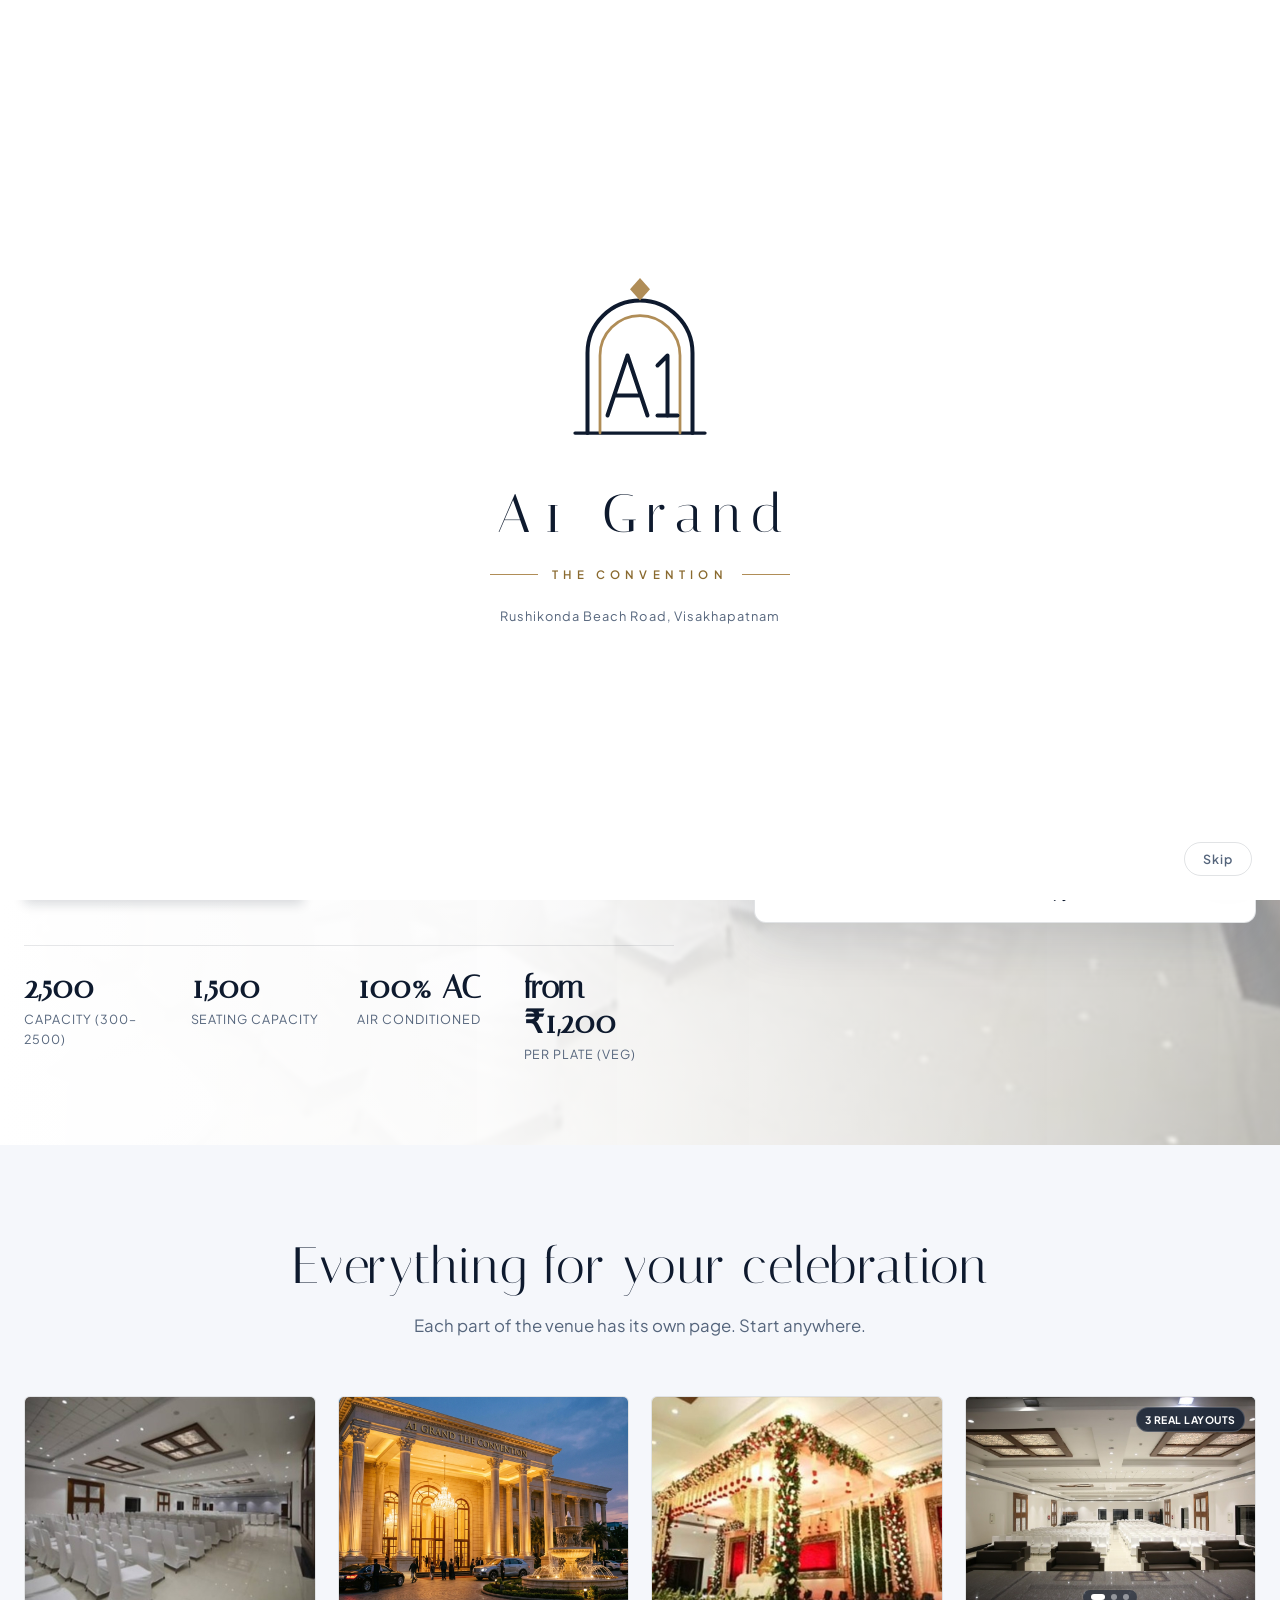
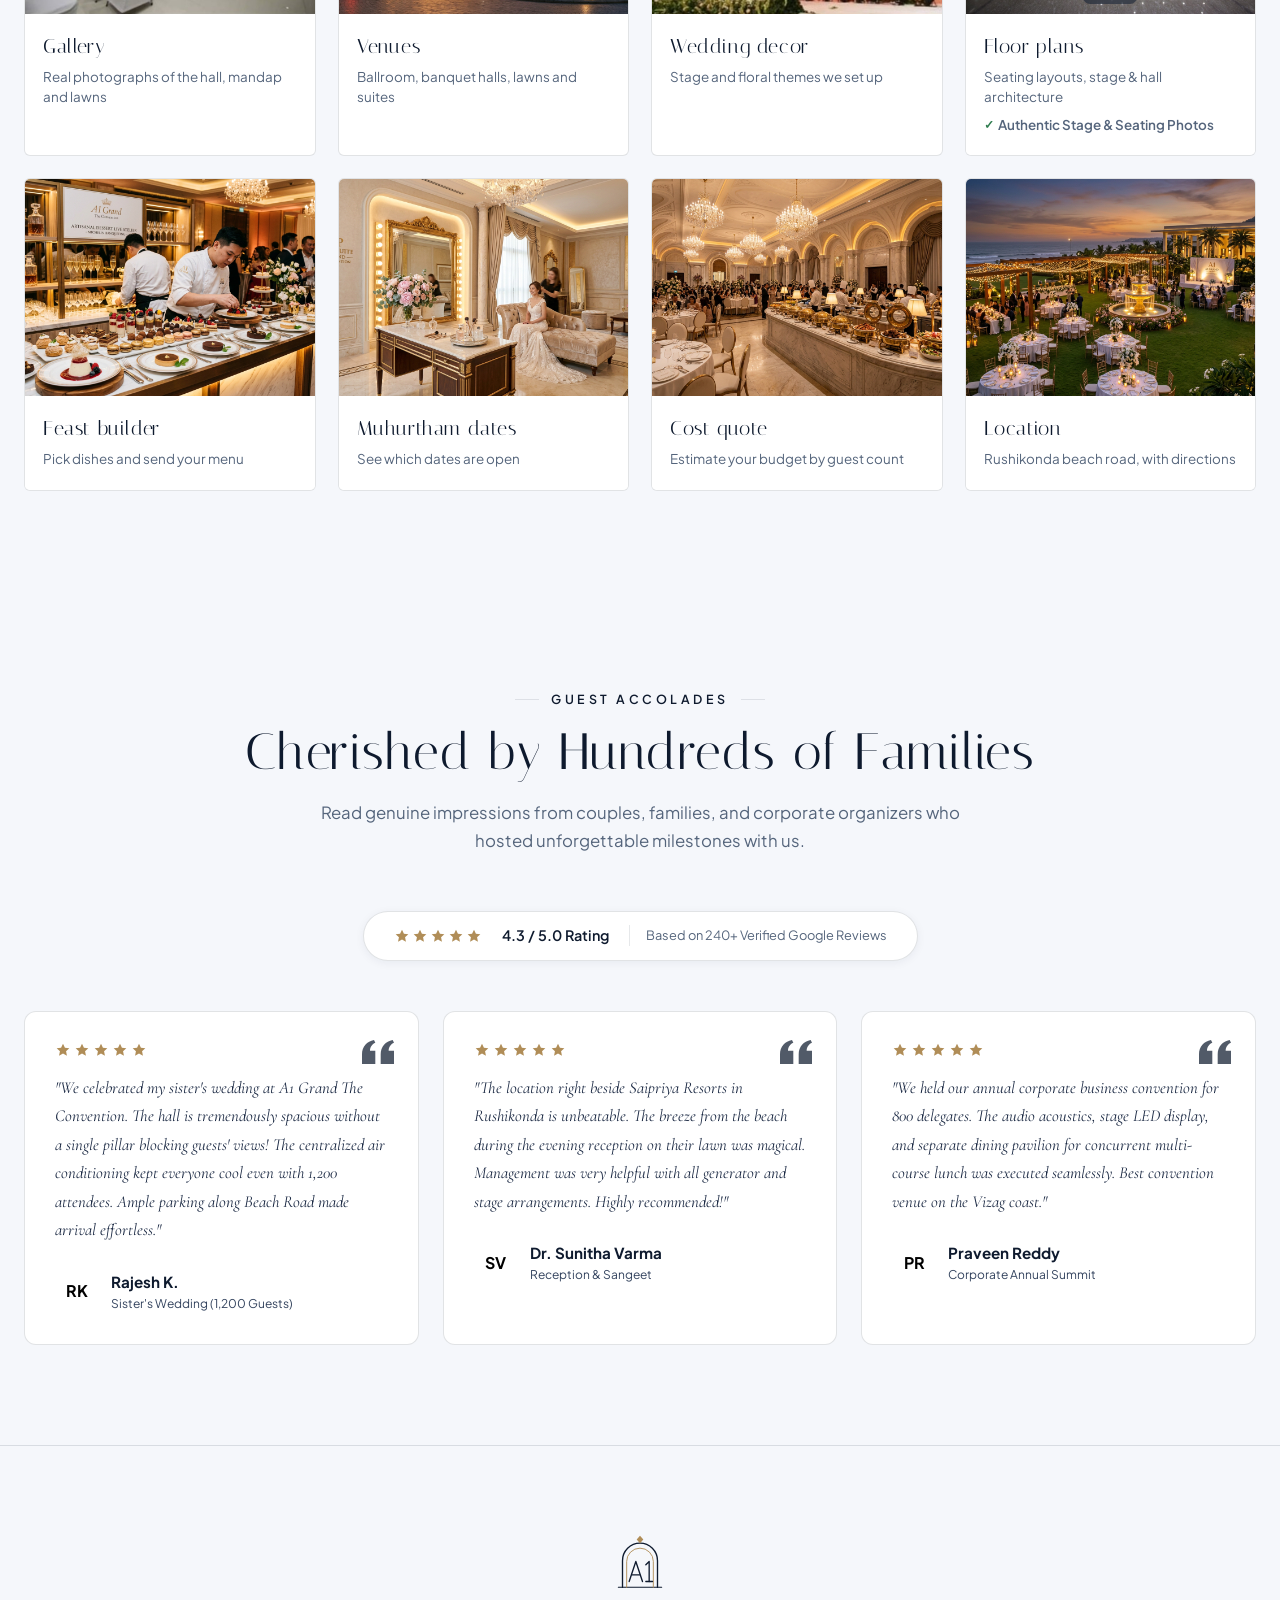
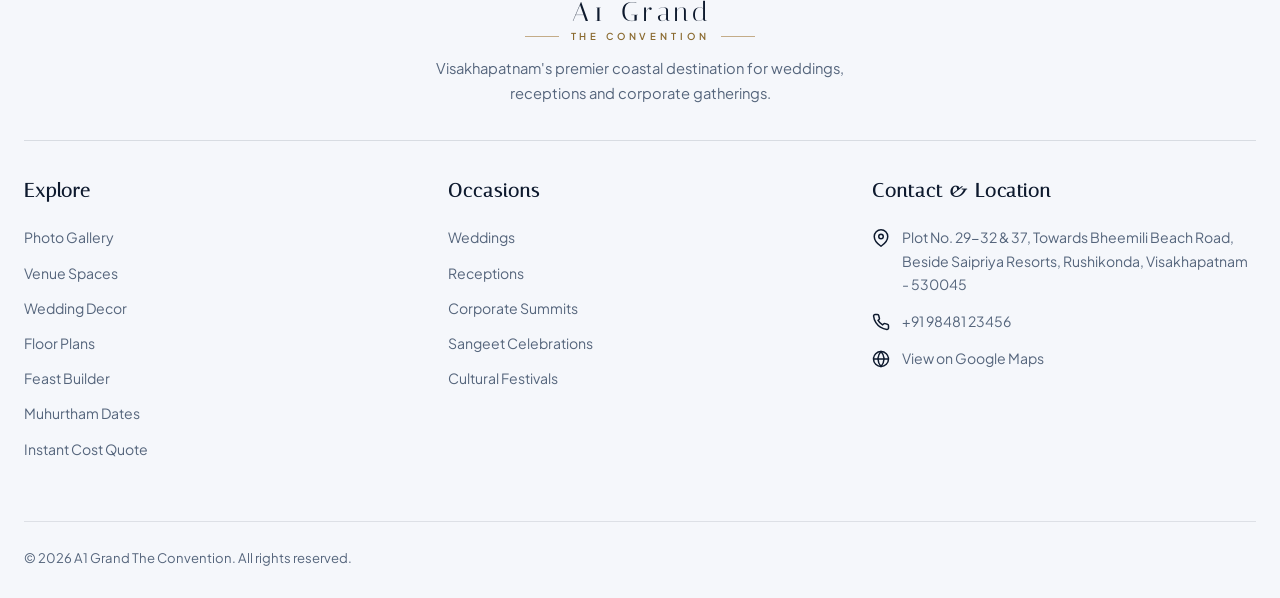
==== index.html @ 12bf1d0b "first commit" ====
<!DOCTYPE html>
<html lang="en">
<head>
  <meta charset="UTF-8">
  <meta name="viewport" content="width=device-width, initial-scale=1.0">
  <title>A1 Grand The Convention | Luxury Wedding & Banquet Hall in Visakhapatnam</title>
  
  <!-- SEO & OpenGraph Meta Tags -->
  <meta name="description" content="A1 Grand The Convention in Rushikonda, Visakhapatnam is a premier luxury convention hall and wedding venue featuring pillar-free AC ballrooms for up to 2,000 guests, royal lawns, and world-class banqueting.">
  <meta name="keywords" content="A1 Grand The Convention, convention hall Vizag, wedding venue Rushikonda, banquet hall Visakhapatnam, luxury marriage hall Andhra Pradesh, muhurtham hall Vizag">
  <meta property="og:title" content="A1 Grand The Convention | Premier Convention Hall in Vizag">
  <meta property="og:description" content="Discover Italian-inspired opulence, coastal grandeur, and unmatched banqueting at A1 Grand The Convention, Rushikonda, Visakhapatnam.">
  <meta property="og:image" content="assets/images/real_convention_hall_hd.jpg">
  <meta property="og:type" content="website">

  <!-- Schema.org Structured Data -->
  <script type="application/ld+json">
  {
    "@context": "https://schema.org",
    "@type": "EventVenue",
    "name": "A1 Grand The Convention",
    "description": "Premier wedding and convention venue in Visakhapatnam with grand pillar-free halls, central AC, outdoor lawns, and guest suites.",
    "address": {
      "@type": "PostalAddress",
      "streetAddress": "Plot No. 29, 30, 31, 32 & 37, Towards Bheemili Beach Road, Beside Saipriya Resorts, Rushikonda",
      "addressLocality": "Visakhapatnam",
      "addressRegion": "Andhra Pradesh",
      "postalCode": "530045",
      "addressCountry": "IN"
    },
    "geo": {
      "@type": "GeoCoordinates",
      "latitude": 17.7818,
      "longitude": 83.3854
    },
    "hasMap": "https://maps.app.goo.gl/AGTGEKP4wrC9BA9PA",
    "maximumAttendeeCapacity": 2000,
    "telephone": "+919848123456",
    "aggregateRating": {
      "@type": "AggregateRating",
      "ratingValue": "4.3",
      "reviewCount": "240"
    }
  }
  </script>

  <!-- Google Fonts -->
  <link rel="preconnect" href="https://fonts.googleapis.com">
  <link rel="preconnect" href="https://fonts.gstatic.com" crossorigin>
  <link href="https://fonts.googleapis.com/css2?family=Cinzel:wght@400;600;700;800&family=Cormorant+Garamond:ital,wght@0,400;0,600;1,400&family=Italiana&family=Plus+Jakarta+Sans:wght@300;400;500;600;700&display=swap" rel="stylesheet">

  <meta name="theme-color" content="#ffffff">
  <!-- Main Stylesheet -->
  <link rel="stylesheet" href="assets/css/style.css?v=4">
</head>
<body data-page="index.html">

  <div class="site-intro" id="siteIntroOverlay" aria-hidden="true">
    <div class="intro-stage">
      <svg id="introEmblem" class="emblem " viewBox="0 0 120 140" role="img" aria-label="A1 Grand emblem">
  <path class="lg lg-outer" pathLength="1" style="--d:.0s" d="M18 128V64A42 42 0 0 1 102 64V128"/>
  <path class="lg lg-base" pathLength="1" style="--d:.5s" d="M8 128H112"/>
  <path class="lg lg-brass" pathLength="1" style="--d:.7s" d="M28 128V66A32 32 0 0 1 92 66V128"/>
  <path class="lg lg-a" pathLength="1" style="--d:1.2s" d="M34 114L50 66L66 114"/>
  <path class="lg lg-a" pathLength="1" style="--d:1.5s" d="M41 98H59"/>
  <path class="lg lg-one" pathLength="1" style="--d:1.6s" d="M82 114V66L74 74"/>
  <path class="lg lg-one" pathLength="1" style="--d:1.9s" d="M74 114H90"/>
  <path class="key" d="M60 4L68 13L60 22L52 13Z"/>
</svg>
      <div class="intro-word" id="introWord"><span class="intro-name">A1 Grand</span><span class="intro-tag">The Convention</span></div>
      <p class="intro-place" id="introPlace">Rushikonda Beach Road, Visakhapatnam</p>
    </div>
    <button class="intro-skip-btn" id="introSkipBtn" aria-label="Skip introduction">Skip</button>
  </div>

<!-- Top Luxury Announcement Bar -->
  <div class="top-bar">
    <div class="container top-bar-inner">
      <div class="top-bar-info">
        <span class="info-item">
          <svg viewBox="0 0 24 24" fill="none" stroke="currentColor" stroke-width="2"><path d="M21 10c0 7-9 13-9 13s-9-6-9-13a9 9 0 0 1 18 0z"></path><circle cx="12" cy="10" r="3"></circle></svg>
          Rushikonda Beach Road (Beside Saipriya Resorts), Visakhapatnam
        </span>
        <span class="info-item">
          <svg viewBox="0 0 24 24" fill="none" stroke="currentColor" stroke-width="2"><circle cx="12" cy="12" r="10"></circle><polyline points="12 6 12 12 16 14"></polyline></svg>
          Open 24/7 for Venue Consultations
        </span>
      </div>
      <div class="top-bar-info">
        <span class="info-item" style="color: var(--accent-silver);">
          <svg class="star" viewBox="0 0 24 24" aria-hidden="true"><path fill="currentColor" d="M12 2.500l2.900 6.100 6.600.8-4.900 4.600 1.300 6.600L12 17.300l-5.900 3.300 1.300-6.600L2.500 9.400l6.600-.8z"/></svg> 4.3 Google Verified Venue (240+ Reviews)
        </span>
        <a href="tel:+919848123456" class="info-item" style="color: #ffffff; font-weight: 600;">
          <svg viewBox="0 0 24 24" fill="none" stroke="currentColor" stroke-width="2"><path d="M22 16.92v3a2 2 0 0 1-2.18 2 19.79 19.79 0 0 1-8.63-3.07 19.5 19.5 0 0 1-6-6 19.79 19.79 0 0 1-3.07-8.67A2 2 0 0 1 4.11 2h3a2 2 0 0 1 2 1.72 12.84 12.84 0 0 0 .7 2.81 2 2 0 0 1-.45 2.11L8.09 9.91a16 16 0 0 0 6 6l1.27-1.27a2 2 0 0 1 2.11-.45 12.84 12.84 0 0 0 2.81.7A2 2 0 0 1 22 16.92z"></path></svg>
          +91 98481 23456
        </a>
      </div>
    </div>
  </div>

  
  <header class="navbar" id="navbar">
    <div class="container nav-container">
      <button class="menu-toggle" id="menuToggle" aria-label="Toggle navigation" aria-expanded="false"><span></span><span></span><span></span></button>
      <a href="index.html" class="brand-lockup " id="brandLogo" aria-label="A1 Grand – The Convention, home">
        <svg id="navBrandLogoImg" class="emblem " viewBox="0 0 120 140" role="img" aria-label="A1 Grand emblem">
  <path class="lg lg-outer" pathLength="1" style="--d:.0s" d="M18 128V64A42 42 0 0 1 102 64V128"/>
  <path class="lg lg-base" pathLength="1" style="--d:.5s" d="M8 128H112"/>
  <path class="lg lg-brass" pathLength="1" style="--d:.7s" d="M28 128V66A32 32 0 0 1 92 66V128"/>
  <path class="lg lg-a" pathLength="1" style="--d:1.2s" d="M34 114L50 66L66 114"/>
  <path class="lg lg-a" pathLength="1" style="--d:1.5s" d="M41 98H59"/>
  <path class="lg lg-one" pathLength="1" style="--d:1.6s" d="M82 114V66L74 74"/>
  <path class="lg lg-one" pathLength="1" style="--d:1.9s" d="M74 114H90"/>
  <path class="key" d="M60 4L68 13L60 22L52 13Z"/>
</svg>
        <span class="brand-word"><span class="brand-name">A1 Grand</span><span class="brand-tag">The Convention</span></span>
      </a>
      <div class="nav-actions">
        <button class="btn btn-outline-gold btn-sm open-brochure-btn">
          <svg width="14" height="14" viewBox="0 0 24 24" fill="none" stroke="currentColor" stroke-width="2"><path d="M21 15v4a2 2 0 0 1-2 2H5a2 2 0 0 1-2-2v-4"></path><polyline points="7 10 12 15 17 10"></polyline><line x1="12" y1="15" x2="12" y2="3"></line></svg>
          Brochure
        </button>
        <a href="contact.html" class="btn btn-gold btn-sm">Reserve Date</a>
      </div>
      <nav class="nav-menu" id="navMenu" aria-label="Main">
        <a href="index.html" class="nav-link active" aria-current="page">Home</a>
        <a href="gallery.html" class="nav-link">Gallery</a>
        <a href="venues.html" class="nav-link">Venues</a>
        <a href="decor.html" class="nav-link">Decor</a>
        <a href="floorplan.html" class="nav-link">Floor Plans</a>
        <a href="catering.html" class="nav-link">Catering</a>
        <a href="calendar.html" class="nav-link">Dates</a>
        <a href="calculator.html" class="nav-link">Cost Quote</a>
        <a href="location.html" class="nav-link">Location</a>
        <a href="contact.html" class="nav-link">Contact</a>
      </nav>
    </div>
  </header>

  <main id="main">
<!-- Hero Section Featuring Authentic Venue Photography Showcase -->
  <section class="hero-section" id="hero">
    <div class="hero-backdrop" id="heroBackdrop">
      <img src="assets/images/real_convention_hall_hd.jpg" alt="A1 Grand The Convention Interior" class="hero-backdrop-img" id="heroBackdropImg">
    </div>
    <div class="hero-overlay"></div>

    <div class="container">
      <div class="hero-grid">
        <div class="hero-content">
          <div class="hero-badge">
            <span class="pulse-dot"></span>
            Visakhapatnam's Landmark Convention Destination
          </div>

          <h1 class="hero-title">
            <span>Where Royal Celebrations</span>
            <span class="text-white-gradient">Meet Coastal Magnificence.</span>
          </h1>

          <p class="hero-desc">
            Where legendary weddings, lavish receptions, and prestigious summits unfold along the Rushikonda coast. Experience our sprawling pillar-free grand convention hall, ambient coffered wood ceilings, and serene sea-breeze lawns accommodating up to 2,000 esteemed guests.
          </p>

          <div class="hero-cta-group">
            <a href="gallery.html" class="btn btn-gold">
              <svg width="18" height="18" viewBox="0 0 24 24" fill="none" stroke="currentColor" stroke-width="2"><rect x="3" y="3" width="18" height="18" rx="2" ry="2"></rect><circle cx="8.5" cy="8.5" r="1.5"></circle><polyline points="21 15 16 10 5 21"></polyline></svg>
              View Original Photos
            </a>
            <a href="floorplan.html" class="btn btn-outline-gold">
              <svg width="18" height="18" viewBox="0 0 24 24" fill="none" stroke="currentColor" stroke-width="2"><rect x="3" y="3" width="18" height="18" rx="2"></rect><path d="M3 9h18M9 21V9"></path></svg>
              Explore Floor Plans
            </a>
          </div>

          <div class="hero-metrics">
            <div class="metric-item">
              <h4>2,500</h4>
              <p>Capacity (300–2500)</p>
            </div>
            <div class="metric-item">
              <h4>1,500</h4>
              <p>Seating Capacity</p>
            </div>
            <div class="metric-item">
              <h4>100% AC</h4>
              <p>Air Conditioned</p>
            </div>
            <div class="metric-item">
              <h4>from ₹1,200</h4>
              <p>Per Plate (Veg)</p>
            </div>
          </div>
        </div>

        <!-- Hero Showcase Card Featuring Real Photos (Royal Mandap, Gourmet Spread, Enchanted Lawn, Main Hall) -->
        <div class="hero-card-wrapper">
          <div class="hero-card-glow"></div>
          
          <div class="hero-showcase-card">
            <div class="showcase-header">
              <span class="verified-tag">
                <svg viewBox="0 0 24 24" fill="none" stroke="currentColor" stroke-width="2"><path d="M22 11.08V12a10 10 0 1 1-5.93-9.14"></path><polyline points="22 4 12 14.01 9 11.01"></polyline></svg>
                Real Venue Photography
              </span>
              <span class="hall-type-pill" id="heroVenuePill">Royal Wedding Mandap</span>
            </div>

            <!-- Venue Switcher Tabs with Real Images -->
            <div class="hero-venue-tabs" id="heroVenueTabs">
              <button class="hero-tab-pill active" data-idx="0">1: Royal Mandap</button>
              <button class="hero-tab-pill" data-idx="1">2: Gourmet Spread</button>
              <button class="hero-tab-pill" data-idx="2">3: Outdoor Lawn</button>
              <button class="hero-tab-pill" data-idx="3">4: Main Hall</button>
            </div>

            <div class="showcase-media" id="heroMediaContainer" title="Click to view full photo">
              <img src="assets/images/real_wedding_mandap_authentic.jpg?v=3" alt="A1 Grand Authentic Wedding Mandap Stage" id="heroShowcaseImg" class="hero-showcase-img">
              <div class="hero-slide-progress"><div class="hero-slide-progress-bar" id="heroProgressBar"></div></div>
              <div class="showcase-overlay-info">
                <div class="showcase-caption">
                  <h5 id="heroShowcaseTitle">Royal Mandap & Grand Stage</h5>
                  <p id="heroShowcaseSubtitle">Opulent Floral Wedding Stage with Chandelier Lighting</p>
                </div>
                <button class="view-full-btn" id="heroFullViewBtn">
                  <svg width="14" height="14" viewBox="0 0 24 24" fill="none" stroke="currentColor" stroke-width="2"><circle cx="11" cy="11" r="8"></circle><line x1="21" y1="21" x2="16.65" y2="16.65"></line></svg>
                  Full View
                </button>
              </div>
            </div>

            <div class="showcase-details-row" id="heroShowcaseDetails">
              <div>
                <span class="detail-pill-label" id="heroDetailLabel1">Stage Dimensions</span>
                <p class="detail-pill-val" id="heroDetailVal1">60 Ft Wide</p>
              </div>
              <div>
                <span class="detail-pill-label" id="heroDetailLabel2">Ambiance</span>
                <p class="detail-pill-val" id="heroDetailVal2">Regal Florals</p>
              </div>
              <div>
                <span class="detail-pill-label" id="heroDetailLabel3">Guest View</span>
                <p class="detail-pill-val" id="heroDetailVal3">Pillar-Free 360°</p>
              </div>
            </div>
          </div>
        </div>
      </div>
    </div>
  </section>

  <section class="explore-section" id="explore">
    <div class="container">
      <div class="section-head text-center">
        <h2 class="section-title">Everything for your celebration</h2>
        <p class="section-subtitle mx-auto">Each part of the venue has its own page. Start anywhere.</p>
      </div>
      <div class="explore-grid">
        <a class="explore-card" href="gallery.html">
          <span class="explore-img" style="background-image:url('assets/images/real_convention_hall_hd.jpg')"></span>
          <span class="explore-body">
            <strong>Gallery</strong>
            <span>Real photographs of the hall, mandap and lawns</span>
          </span>
        </a>

        <a class="explore-card" href="venues.html">
          <span class="explore-img" style="background-image:url('assets/images/grand_entrance_portico_1792227612220.jpg')"></span>
          <span class="explore-body">
            <strong>Venues</strong>
            <span>Ballroom, banquet halls, lawns and suites</span>
          </span>
        </a>

        <a class="explore-card" href="decor.html">
          <span class="explore-img" style="background-image:url('assets/images/real_wedding_mandap_authentic.jpg')"></span>
          <span class="explore-body">
            <strong>Wedding decor</strong>
            <span>Stage and floral themes we set up</span>
          </span>
        </a>

        <!-- Floor Plans Block featuring the 3 Authentic Seating & Stage Photos -->
        <a class="explore-card floorplan-explore-card" href="floorplan.html" title="Explore authentic seating layouts and floor plans">
          <span class="explore-slider-box" id="floorplanSliderBox">
            <span class="explore-slide-img active" style="background-image:url('assets/images/floorplan_theater_seating_layout.jpg')" data-title="Theater Seating Layout (1,500 Seated)"></span>
            <span class="explore-slide-img" style="background-image:url('assets/images/floorplan_wide_perspective_hall.jpg')" data-title="Pillar-Free Elevated Stage &amp; Hall"></span>
            <span class="explore-slide-img" style="background-image:url('assets/images/floorplan_stage_mandap_authentic.jpg')" data-title="Authentic Kalyana Mandapam Stage"></span>
            <span class="explore-slide-badge">3 Real Layouts</span>
            <span class="explore-slide-nav">
              <span class="explore-dot active"></span>
              <span class="explore-dot"></span>
              <span class="explore-dot"></span>
            </span>
          </span>
          <span class="explore-body">
            <strong>Floor plans</strong>
            <span>Seating layouts, stage &amp; hall architecture</span>
            <span class="explore-meta-tag">Authentic Stage &amp; Seating Photos</span>
          </span>
        </a>

        <a class="explore-card" href="catering.html">
          <span class="explore-img" style="background-image:url('assets/images/gourmet_live_spread_1792227989164.jpg')"></span>
          <span class="explore-body">
            <strong>Feast builder</strong>
            <span>Pick dishes and send your menu</span>
          </span>
        </a>

        <a class="explore-card" href="calendar.html">
          <span class="explore-img" style="background-image:url('assets/images/luxury_bridal_suite_1792227198649.jpg')"></span>
          <span class="explore-body">
            <strong>Muhurtham dates</strong>
            <span>See which dates are open</span>
          </span>
        </a>

        <a class="explore-card" href="calculator.html">
          <span class="explore-img" style="background-image:url('assets/images/grand_banquet_dining_1792227102798.jpg')"></span>
          <span class="explore-body">
            <strong>Cost quote</strong>
            <span>Estimate your budget by guest count</span>
          </span>
        </a>

        <a class="explore-card" href="location.html">
          <span class="explore-img" style="background-image:url('assets/images/outdoor_lawn_evening_1792227047846.jpg')"></span>
          <span class="explore-body">
            <strong>Location</strong>
            <span>Rushikonda beach road, with directions</span>
          </span>
        </a>
      </div>
    </div>
  </section>

<!-- Google Reviews & Verified Testimonials -->
  <section class="reviews-section" id="reviews">
    <div class="container">
      <div class="section-head text-center">
        <span class="section-label">Guest Accolades</span>
        <h2 class="section-title">Cherished by Hundreds of Families</h2>
        <p class="section-subtitle mx-auto">
          Read genuine impressions from couples, families, and corporate organizers who hosted unforgettable milestones with us.
        </p>
      </div>

      <div class="ratings-summary-bar">
        <div class="rating-stars"><svg class="star" viewBox="0 0 24 24" aria-hidden="true"><path fill="currentColor" d="M12 2.500l2.900 6.100 6.600.8-4.900 4.600 1.300 6.600L12 17.300l-5.900 3.300 1.300-6.600L2.500 9.400l6.600-.8z"/></svg><svg class="star" viewBox="0 0 24 24" aria-hidden="true"><path fill="currentColor" d="M12 2.500l2.900 6.100 6.600.8-4.900 4.600 1.300 6.600L12 17.300l-5.900 3.300 1.300-6.600L2.500 9.400l6.600-.8z"/></svg><svg class="star" viewBox="0 0 24 24" aria-hidden="true"><path fill="currentColor" d="M12 2.500l2.900 6.100 6.600.8-4.900 4.600 1.300 6.600L12 17.300l-5.900 3.300 1.300-6.600L2.500 9.400l6.600-.8z"/></svg><svg class="star" viewBox="0 0 24 24" aria-hidden="true"><path fill="currentColor" d="M12 2.500l2.900 6.100 6.600.8-4.900 4.600 1.300 6.600L12 17.300l-5.900 3.300 1.300-6.600L2.500 9.400l6.600-.8z"/></svg><svg class="star" viewBox="0 0 24 24" aria-hidden="true"><path fill="currentColor" d="M12 2.500l2.900 6.100 6.600.8-4.900 4.600 1.300 6.600L12 17.300l-5.900 3.300 1.300-6.600L2.500 9.400l6.600-.8z"/></svg></div>
        <span class="rating-text">4.3 / 5.0 Rating</span>
        <span class="rating-source">Based on 240+ Verified Google Reviews</span>
      </div>

      <div class="reviews-grid">
        <div class="review-card">
          <svg class="quote-icon" viewBox="0 0 24 24" fill="currentColor"><path d="M14.017 21v-7.391c0-5.704 3.731-9.57 8.983-10.609l.995 2.151c-2.432.917-3.995 3.638-3.995 5.849h4v10h-9.983zm-14.017 0v-7.391c0-5.704 3.748-9.57 9-10.609l.996 2.151c-2.433.917-3.996 3.638-3.996 5.849h3.983v10h-9.983z"/></svg>
          <div class="stars"><svg class="star" viewBox="0 0 24 24" aria-hidden="true"><path fill="currentColor" d="M12 2.500l2.900 6.100 6.600.8-4.900 4.600 1.300 6.600L12 17.300l-5.900 3.300 1.300-6.600L2.500 9.400l6.600-.8z"/></svg><svg class="star" viewBox="0 0 24 24" aria-hidden="true"><path fill="currentColor" d="M12 2.500l2.900 6.100 6.600.8-4.900 4.600 1.300 6.600L12 17.300l-5.900 3.300 1.300-6.600L2.500 9.400l6.600-.8z"/></svg><svg class="star" viewBox="0 0 24 24" aria-hidden="true"><path fill="currentColor" d="M12 2.500l2.900 6.100 6.600.8-4.900 4.600 1.300 6.600L12 17.300l-5.900 3.300 1.300-6.600L2.500 9.400l6.600-.8z"/></svg><svg class="star" viewBox="0 0 24 24" aria-hidden="true"><path fill="currentColor" d="M12 2.500l2.900 6.100 6.600.8-4.900 4.600 1.300 6.600L12 17.300l-5.900 3.300 1.300-6.600L2.500 9.400l6.600-.8z"/></svg><svg class="star" viewBox="0 0 24 24" aria-hidden="true"><path fill="currentColor" d="M12 2.500l2.900 6.100 6.600.8-4.900 4.600 1.300 6.600L12 17.300l-5.900 3.300 1.300-6.600L2.500 9.400l6.600-.8z"/></svg></div>
          <p class="review-text">
            "We celebrated my sister's wedding at A1 Grand The Convention. The hall is tremendously spacious without a single pillar blocking guests' views! The centralized air conditioning kept everyone cool even with 1,200 attendees. Ample parking along Beach Road made arrival effortless."
          </p>
          <div class="reviewer-meta">
            <div class="reviewer-avatar">RK</div>
            <div class="reviewer-info">
              <h5>Rajesh K.</h5>
              <p>Sister's Wedding (1,200 Guests)</p>
            </div>
          </div>
        </div>

        <div class="review-card">
          <svg class="quote-icon" viewBox="0 0 24 24" fill="currentColor"><path d="M14.017 21v-7.391c0-5.704 3.731-9.57 8.983-10.609l.995 2.151c-2.432.917-3.995 3.638-3.995 5.849h4v10h-9.983zm-14.017 0v-7.391c0-5.704 3.748-9.57 9-10.609l.996 2.151c-2.433.917-3.996 3.638-3.996 5.849h3.983v10h-9.983z"/></svg>
          <div class="stars"><svg class="star" viewBox="0 0 24 24" aria-hidden="true"><path fill="currentColor" d="M12 2.500l2.900 6.100 6.600.8-4.900 4.600 1.300 6.600L12 17.300l-5.900 3.300 1.300-6.600L2.500 9.400l6.600-.8z"/></svg><svg class="star" viewBox="0 0 24 24" aria-hidden="true"><path fill="currentColor" d="M12 2.500l2.900 6.100 6.600.8-4.900 4.600 1.300 6.600L12 17.300l-5.900 3.300 1.300-6.600L2.500 9.400l6.600-.8z"/></svg><svg class="star" viewBox="0 0 24 24" aria-hidden="true"><path fill="currentColor" d="M12 2.500l2.900 6.100 6.600.8-4.900 4.600 1.300 6.600L12 17.300l-5.900 3.300 1.300-6.600L2.500 9.400l6.600-.8z"/></svg><svg class="star" viewBox="0 0 24 24" aria-hidden="true"><path fill="currentColor" d="M12 2.500l2.900 6.100 6.600.8-4.900 4.600 1.300 6.600L12 17.300l-5.900 3.300 1.300-6.600L2.500 9.400l6.600-.8z"/></svg><svg class="star" viewBox="0 0 24 24" aria-hidden="true"><path fill="currentColor" d="M12 2.500l2.900 6.100 6.600.8-4.900 4.600 1.300 6.600L12 17.300l-5.900 3.300 1.300-6.600L2.500 9.400l6.600-.8z"/></svg></div>
          <p class="review-text">
            "The location right beside Saipriya Resorts in Rushikonda is unbeatable. The breeze from the beach during the evening reception on their lawn was magical. Management was very helpful with all generator and stage arrangements. Highly recommended!"
          </p>
          <div class="reviewer-meta">
            <div class="reviewer-avatar">SV</div>
            <div class="reviewer-info">
              <h5>Dr. Sunitha Varma</h5>
              <p>Reception & Sangeet</p>
            </div>
          </div>
        </div>

        <div class="review-card">
          <svg class="quote-icon" viewBox="0 0 24 24" fill="currentColor"><path d="M14.017 21v-7.391c0-5.704 3.731-9.57 8.983-10.609l.995 2.151c-2.432.917-3.995 3.638-3.995 5.849h4v10h-9.983zm-14.017 0v-7.391c0-5.704 3.748-9.57 9-10.609l.996 2.151c-2.433.917-3.996 3.638-3.996 5.849h3.983v10h-9.983z"/></svg>
          <div class="stars"><svg class="star" viewBox="0 0 24 24" aria-hidden="true"><path fill="currentColor" d="M12 2.500l2.900 6.100 6.600.8-4.900 4.600 1.300 6.600L12 17.300l-5.900 3.300 1.300-6.600L2.500 9.400l6.600-.8z"/></svg><svg class="star" viewBox="0 0 24 24" aria-hidden="true"><path fill="currentColor" d="M12 2.500l2.900 6.100 6.600.8-4.900 4.600 1.300 6.600L12 17.300l-5.900 3.300 1.300-6.600L2.500 9.400l6.600-.8z"/></svg><svg class="star" viewBox="0 0 24 24" aria-hidden="true"><path fill="currentColor" d="M12 2.500l2.900 6.100 6.600.8-4.900 4.600 1.300 6.600L12 17.300l-5.900 3.300 1.300-6.600L2.500 9.400l6.600-.8z"/></svg><svg class="star" viewBox="0 0 24 24" aria-hidden="true"><path fill="currentColor" d="M12 2.500l2.900 6.100 6.600.8-4.900 4.600 1.300 6.600L12 17.300l-5.900 3.300 1.300-6.600L2.500 9.400l6.600-.8z"/></svg><svg class="star" viewBox="0 0 24 24" aria-hidden="true"><path fill="currentColor" d="M12 2.500l2.900 6.100 6.600.8-4.900 4.600 1.300 6.600L12 17.300l-5.900 3.300 1.300-6.600L2.500 9.400l6.600-.8z"/></svg></div>
          <p class="review-text">
            "We held our annual corporate business convention for 800 delegates. The audio acoustics, stage LED display, and separate dining pavilion for concurrent multi-course lunch was executed seamlessly. Best convention venue on the Vizag coast."
          </p>
          <div class="reviewer-meta">
            <div class="reviewer-avatar">PR</div>
            <div class="reviewer-info">
              <h5>Praveen Reddy</h5>
              <p>Corporate Annual Summit</p>
            </div>
          </div>
        </div>
      </div>
    </div>
  </section>
  </main>

  <footer class="footer">
    <div class="container">
      <div class="footer-brand-center">
        <a href="index.html" class="brand-lockup is-footer" id="footBrand" aria-label="A1 Grand – The Convention, home">
        <svg id="footEmblem" class="emblem " viewBox="0 0 120 140" role="img" aria-label="A1 Grand emblem">
  <path class="lg lg-outer" pathLength="1" style="--d:.0s" d="M18 128V64A42 42 0 0 1 102 64V128"/>
  <path class="lg lg-base" pathLength="1" style="--d:.5s" d="M8 128H112"/>
  <path class="lg lg-brass" pathLength="1" style="--d:.7s" d="M28 128V66A32 32 0 0 1 92 66V128"/>
  <path class="lg lg-a" pathLength="1" style="--d:1.2s" d="M34 114L50 66L66 114"/>
  <path class="lg lg-a" pathLength="1" style="--d:1.5s" d="M41 98H59"/>
  <path class="lg lg-one" pathLength="1" style="--d:1.6s" d="M82 114V66L74 74"/>
  <path class="lg lg-one" pathLength="1" style="--d:1.9s" d="M74 114H90"/>
  <path class="key" d="M60 4L68 13L60 22L52 13Z"/>
</svg>
        <span class="brand-word"><span class="brand-name">A1 Grand</span><span class="brand-tag">The Convention</span></span>
      </a>
        <p>Visakhapatnam's premier coastal destination for weddings, receptions and corporate gatherings.</p>
      </div>
      <div class="footer-grid">
        <div><h4 class="footer-heading">Explore</h4><div class="footer-links"><a href="gallery.html">Photo Gallery</a><a href="venues.html">Venue Spaces</a><a href="decor.html">Wedding Decor</a><a href="floorplan.html">Floor Plans</a><a href="catering.html">Feast Builder</a><a href="calendar.html">Muhurtham Dates</a><a href="calculator.html">Instant Cost Quote</a></div></div>
        <div><h4 class="footer-heading">Occasions</h4><div class="footer-links">
          <a href="contact.html">Weddings</a><a href="contact.html">Receptions</a><a href="contact.html">Corporate Summits</a><a href="contact.html">Sangeet Celebrations</a><a href="contact.html">Cultural Festivals</a></div></div>
        <div><h4 class="footer-heading">Contact &amp; Location</h4>
          <div class="footer-contact-item"><svg viewBox="0 0 24 24" fill="none" stroke="currentColor" stroke-width="2"><path d="M21 10c0 7-9 13-9 13s-9-6-9-13a9 9 0 0 1 18 0z"></path><circle cx="12" cy="10" r="3"></circle></svg><span>Plot No. 29-32 &amp; 37, Towards Bheemili Beach Road, Beside Saipriya Resorts, Rushikonda, Visakhapatnam - 530045</span></div>
          <div class="footer-contact-item"><svg viewBox="0 0 24 24" fill="none" stroke="currentColor" stroke-width="2"><path d="M22 16.92v3a2 2 0 0 1-2.18 2 19.79 19.79 0 0 1-8.63-3.07 19.5 19.5 0 0 1-6-6 19.79 19.79 0 0 1-3.07-8.67A2 2 0 0 1 4.11 2h3a2 2 0 0 1 2 1.72 12.84 12.84 0 0 0 .7 2.81 2 2 0 0 1-.45 2.11L8.09 9.91a16 16 0 0 0 6 6l1.27-1.27a2 2 0 0 1 2.11-.45 12.84 12.84 0 0 0 2.81.7A2 2 0 0 1 22 16.92z"></path></svg><a href="tel:+919848123456">+91 98481 23456</a></div>
          <div class="footer-contact-item"><svg viewBox="0 0 24 24" fill="none" stroke="currentColor" stroke-width="2"><circle cx="12" cy="12" r="10"></circle><line x1="2" y1="12" x2="22" y2="12"></line><path d="M12 2a15.3 15.3 0 0 1 4 10 15.3 15.3 0 0 1-4 10 15.3 15.3 0 0 1-4-10 15.3 15.3 0 0 1 4-10z"></path></svg><a href="https://maps.app.goo.gl/AGTGEKP4wrC9BA9PA" target="_blank" rel="noopener noreferrer">View on Google Maps</a></div>
        </div>
      </div>
      <div class="footer-bottom"><p>&copy; 2026 A1 Grand The Convention. All rights reserved.</p></div>
    </div>
  </footer>

<div class="brochure-modal" id="brochureModal" role="dialog" aria-modal="true">
    <div class="brochure-content">
      <button class="brochure-close" id="brochureClose" aria-label="Close Brochure">&times;</button>
      <div class="brochure-header">
        <h2>A1 GRAND THE CONVENTION</h2>
        <p>Rushikonda Beach Road, Beside Saipriya Resorts, Visakhapatnam - 530045</p>
        <span class="hero-badge" style="margin-top: 10px;">Official Venue Factsheet & Booking Guide 2026-2027</span>
      </div>

      <h4 style="font-family: var(--font-display); font-size: 1.3rem; color: var(--text-main); margin-bottom: 8px;">1. Venue Capacities, Pricing &amp; Dimensions</h4>
      <table class="brochure-table">
        <thead>
          <tr>
            <th>Venue Space</th>
            <th>Type</th>
            <th>Capacity</th>
            <th>Seating Capacity</th>
            <th>Air Conditioner</th>
            <th>Price Per Plate (excl. taxes)</th>
            <th>Rent Without Food</th>
          </tr>
        </thead>
        <tbody>
          <tr>
            <td><strong>Main Hall</strong><br><small style="color: #94a3b8;">Suitable for you</small></td>
            <td>Indoor space</td>
            <td>300 – 2500 people</td>
            <td>1500 people</td>
            <td>Yes</td>
            <td><strong>Veg:</strong> from ₹1,200<br><strong>Non-Veg:</strong> from ₹1,300</td>
            <td>No (Per plate system)</td>
          </tr>
          <tr>
            <td><strong>Royal Coastal Lawn</strong></td>
            <td>Outdoor lawn</td>
            <td>1,500 Guests</td>
            <td>1,000 Open Garden</td>
            <td>Open-Air Beach Breeze</td>
            <td>As per catering package</td>
            <td>Inquire</td>
          </tr>
          <tr>
            <td><strong>Imperial Dining Pavilion</strong></td>
            <td>Indoor dining</td>
            <td>1,200 Guests</td>
            <td>800 Seated (Simultaneous)</td>
            <td>High-Volume AC Exhaust</td>
            <td>Included in catering</td>
            <td>No</td>
          </tr>
          <tr>
            <td><strong>VIP &amp; Bridal Suites (4)</strong></td>
            <td>Dressing suites</td>
            <td>50 Dignitaries</td>
            <td>Private Dressing Lounge</td>
            <td>Split Inverter ACs</td>
            <td>Included with hall booking</td>
            <td>N/A</td>
          </tr>
        </tbody>
      </table>

      <h4 style="font-family: var(--font-display); font-size: 1.3rem; color: var(--text-main); margin: 20px 0 8px 0;">2. Key Technical Infrastructure &amp; Special Features</h4>
      <ul style="font-size: 0.88rem; color: var(--text-silver); line-height: 1.8; padding-left: 20px;">
        <li><strong>Provision of LCD Display Screens:</strong> There is provision of LCD display screens throughout the Centre providing a facility for daily program information, special announcements, PowerPoint presentations, promotional footage and even sponsor advertising.</li>
        <li><strong>In-Floor Service Pits:</strong> The Exhibition Hall features service pits installed in the floor to provide power, data, telephone lines.</li>
        <li><strong>Corporate &amp; Conference Branding Theming:</strong> There are many additional opportunities to theme the entire Centre with corporate or conference branding, and have a dynamic impact on your event attendees.</li>
        <li><strong>Power Infrastructure:</strong> 100% Uninterrupted DG Power Backup with dual 250kVA generators.</li>
        <li><strong>Stage Dimensions:</strong> 60 ft (Width) × 25 ft (Depth) with 24 ft clear vertical ceiling clearance.</li>
        <li><strong>Parking Concourse:</strong> On-site paved parking for 500+ four-wheelers and 1,000+ two-wheelers with valet drivers.</li>
        <li><strong>Kitchens:</strong> Dual segregated kitchens for Pure Vegetarian and Non-Vegetarian food preparation.</li>
      </ul>

      <div class="brochure-actions">
        <button class="btn btn-gold" onclick="printBrochure()">
          <svg width="18" height="18" viewBox="0 0 24 24" fill="none" stroke="currentColor" stroke-width="2"><polyline points="6 9 6 2 18 2 18 9"></polyline><path d="M6 18H4a2 2 0 0 1-2-2v-5a2 2 0 0 1 2-2h16a2 2 0 0 1 2 2v5a2 2 0 0 1-2 2h-2"></path><rect x="6" y="14" width="12" height="8"></rect></svg>
          Print / Save as PDF
        </button>
        <a href="https://api.whatsapp.com/send?phone=919848123456&text=Hello%20A1%20Grand%2C%20please%20send%20me%20the%20detailed%20tariff%20and%20contract%20terms." target="_blank" rel="noopener noreferrer" class="btn btn-outline-gold">
          WhatsApp Full Tariff Card &rarr;
        </a>
      </div>
    </div>
  </div>

  
<!-- Lightbox Modal for Photo Inspection -->
  <div class="lightbox-modal" id="lightboxModal" role="dialog" aria-modal="true">
    <div class="lightbox-content">
      <button class="lightbox-close-btn" id="lightboxClose" aria-label="Close Lightbox">&times;</button>
      <div class="lightbox-img-wrapper">
        <img id="lightboxImg" src="" alt="Enlarged Venue Photo">
      </div>
      <div class="lightbox-caption-bar">
        <div class="lightbox-caption-text">
          <h4 id="lightboxTitle">Venue Space</h4>
          <p id="lightboxCaption">Description</p>
        </div>
        <div id="lightboxBadge"></div>
      </div>
    </div>
  </div>

  <!-- Floating Quick Action Buttons -->
  <div class="floating-action-bar">
    <a href="https://api.whatsapp.com/send?phone=919848123456&text=Hello%20A1%20Grand%20The%20Convention%20Management%2C%20I%20would%20like%20to%20inquire%20about%20booking%20your%20venue." target="_blank" rel="noopener noreferrer" class="floating-btn floating-whatsapp" title="Chat on WhatsApp">
      <svg viewBox="0 0 24 24" fill="currentColor"><path d="M.057 24l1.687-6.163c-1.041-1.804-1.588-3.849-1.587-5.946.003-6.556 5.338-11.891 11.893-11.891 3.181.001 6.167 1.24 8.413 3.488 2.245 2.248 3.481 5.236 3.48 8.414-.003 6.557-5.338 11.892-11.893 11.892-1.99-.001-3.951-.5-5.688-1.448l-6.305 1.654zm6.597-3.807c1.676.995 3.276 1.591 5.392 1.592 5.448 0 9.886-4.434 9.889-9.885.002-5.462-4.415-9.89-9.881-9.892-5.452 0-9.887 4.434-9.889 9.884-.001 2.225.651 3.891 1.746 5.634l-.999 3.648 3.742-.981zm11.387-5.464c-.074-.124-.272-.198-.57-.347-.297-.149-1.758-.868-2.031-.967-.272-.099-.47-.149-.669.149-.198.297-.768.967-.941 1.165-.173.198-.347.223-.644.074-.297-.149-1.255-.462-2.39-1.475-.883-.788-1.48-1.761-1.653-2.059-.173-.297-.018-.458.13-.606.134-.133.297-.347.446-.521.151-.172.2-.296.3-.495.099-.198.05-.372-.025-.521-.075-.148-.669-1.611-.916-2.206-.242-.579-.487-.501-.669-.51l-.57-.01c-.198 0-.52.074-.792.372s-1.04 1.016-1.04 2.479 1.065 2.876 1.213 3.074c.149.198 2.095 3.2 5.076 4.487.709.306 1.263.489 1.694.626.712.226 1.36.194 1.872.118.571-.085 1.758-.719 2.006-1.413.248-.695.248-1.29.173-1.414z"/></svg>
    </a>
    <a href="tel:+919848123456" class="floating-btn floating-phone" title="Call Direct">
      <svg viewBox="0 0 24 24" fill="none" stroke="currentColor" stroke-width="2"><path d="M22 16.92v3a2 2 0 0 1-2.18 2 19.79 19.79 0 0 1-8.63-3.07 19.5 19.5 0 0 1-6-6 19.79 19.79 0 0 1-3.07-8.67A2 2 0 0 1 4.11 2h3a2 2 0 0 1 2 1.72 12.84 12.84 0 0 0 .7 2.81 2 2 0 0 1-.45 2.11L8.09 9.91a16 16 0 0 0 6 6l1.27-1.27a2 2 0 0 1 2.11-.45 12.84 12.84 0 0 0 2.81.7A2 2 0 0 1 22 16.92z"></path></svg>
    </a>
  </div>

  
  <script src="assets/js/main.js?v=4"></script>
</body>
</html>
---- assets/css/style.css ----
/* ==========================================================================
   A1 GRAND THE CONVENTION - LUXURY BLACK, WHITE & NAVY THEME
   Inspired by Haute Italian Monochrome & Midnight Coastal Architecture
   ========================================================================== */

@import url('https://fonts.googleapis.com/css2?family=Italiana&family=Cinzel:wght@400;600;700;800&family=Plus+Jakarta+Sans:wght@300;400;500;600;700&family=Cormorant+Garamond:ital,wght@0,400;0,600;1,400&display=swap');

:root {
  /* Color Palette - Pure Black, Deep Midnight Navy & Crisp White */
  --bg-primary: #040609;
  --bg-secondary: #080d16;
  --bg-card: rgba(11, 17, 28, 0.88);
  --bg-card-hover: rgba(16, 25, 42, 0.95);
  --bg-glass: rgba(255, 255, 255, 0.04);
  --border-glass: rgba(255, 255, 255, 0.14);
  --border-glass-hover: rgba(255, 255, 255, 0.4);
  
  /* Black, White & Deep Navy Core Accents */
  --accent-white: #ffffff;
  --accent-silver: #e2e8f0;
  --accent-grey: #94a3b8;
  --accent-dim: #64748b;
  
  /* Deep Navy Accents */
  --navy-dark: #070c14;
  --navy-primary: #0e1a2e;
  --navy-mid: #142542;
  --navy-bright: #1d355e;
  --navy-light: #25467d;
  
  /* Gradients */
  --white-gradient: linear-gradient(135deg, #ffffff 0%, #e2e8f0 60%, #cbd5e1 100%);
  --white-gradient-glow: linear-gradient(135deg, rgba(255, 255, 255, 0.15) 0%, rgba(255, 255, 255, 0.05) 100%);
  --text-gradient: linear-gradient(135deg, #ffffff 0%, #f1f5f9 60%, #cbd5e1 100%);
  --navy-gradient: linear-gradient(135deg, #162640 0%, #0a111c 100%);
  
  /* Text Colors */
  --text-main: #ffffff;
  --text-muted: #94a3b8;
  --text-silver: #e2e8f0;
  --text-dim: #64748b;

  /* Typography - Preserved Exact Italian Fonts */
  --font-display: 'Italiana', 'Cinzel', serif;
  --font-serif: 'Cormorant Garamond', Georgia, serif;
  --font-body: 'Plus Jakarta Sans', -apple-system, BlinkMacSystemFont, 'Segoe UI', Roboto, sans-serif;

  /* Shadows & Elevations */
  --shadow-sm: 0 4px 15px rgba(0, 0, 0, 0.5);
  --shadow-md: 0 10px 30px rgba(0, 0, 0, 0.7);
  --shadow-lg: 0 20px 50px rgba(0, 0, 0, 0.85);
  --shadow-white: 0 8px 30px rgba(255, 255, 255, 0.18);

  /* Transitions */
  --transition-fast: 0.2s cubic-bezier(0.4, 0, 0.2, 1);
  --transition-smooth: 0.4s cubic-bezier(0.16, 1, 0.3, 1);
  --transition-slow: 0.7s cubic-bezier(0.16, 1, 0.3, 1);

  /* Spacing */
  --container-max: 1280px;
  --header-height: 88px;
}

/* ==========================================================================
   Base & Resets
   ========================================================================== */

*, *::before, *::after {
  box-sizing: border-box;
  margin: 0;
  padding: 0;
}

html {
  scroll-behavior: smooth;
  font-size: 16px;
  color-scheme: light;
}

body {
  font-family: var(--font-body);
  background-color: var(--bg-primary);
  color: var(--text-main);
  line-height: 1.65;
  overflow-x: hidden;
  background-image: 
    radial-gradient(circle at 15% 15%, rgba(29, 53, 94, 0.12) 0%, transparent 45%),
    radial-gradient(circle at 85% 65%, rgba(14, 26, 46, 0.18) 0%, transparent 55%),
    radial-gradient(circle at 50% 90%, rgba(255, 255, 255, 0.02) 0%, transparent 40%);
  background-attachment: fixed;
}

/* IMPORTANT: PHOTOS MUST REMAIN FULLY COLORFUL AND VIVID */
img {
  max-width: 100%;
  height: auto;
  display: block;
  filter: none !important; /* Ensure photos pop in true rich color */
}

a {
  color: inherit;
  text-decoration: none;
  transition: color var(--transition-fast);
}

button {
  font-family: inherit;
  cursor: pointer;
  border: none;
  outline: none;
  background: none;
}

ul {
  list-style: none;
}

.container {
  width: 100%;
  max-width: var(--container-max);
  margin-left: auto;
  margin-right: auto;
  padding-left: 24px;
  padding-right: 24px;
}

/* ==========================================================================
   Typography Utilities
   ========================================================================== */

.font-display {
  font-family: var(--font-display);
}

.font-serif {
  font-family: var(--font-serif);
}

.text-gold-gradient,
.text-white-gradient {
  background: var(--text-gradient);
  -webkit-background-clip: text;
  -webkit-text-fill-color: transparent;
  display: inline-block;
}

.section-label {
  display: inline-flex;
  align-items: center;
  gap: 12px;
  font-family: var(--font-body);
  font-size: 0.78rem;
  letter-spacing: 0.28em;
  text-transform: uppercase;
  color: var(--accent-#0e1a2e);
  font-weight: 600;
  margin-bottom: 12px;
}

.section-label::before,
.section-label::after {
  content: "";
  display: inline-block;
  width: 24px;
  height: 1px;
  background: rgba(14, 26, 46, 0.10);
}

.section-title {
  font-family: var(--font-display);
  font-size: clamp(2rem, 4vw, 3.2rem);
  font-weight: 400;
  line-height: 1.2;
  letter-spacing: 0.03em;
  margin-bottom: 16px;
  color: #0e1a2e;
}

.section-subtitle {
  font-size: 1.05rem;
  color: var(--text-muted);
  max-width: 650px;
  line-height: 1.7;
}

.text-center {
  text-align: center;
}

.mx-auto {
  margin-left: auto;
  margin-right: auto;
}

/* ==========================================================================
   Buttons - Clean High-Contrast White & Navy
   ========================================================================== */

.btn {
  display: inline-flex;
  align-items: center;
  justify-content: center;
  gap: 10px;
  padding: 14px 28px;
  font-size: 0.88rem;
  font-weight: 600;
  letter-spacing: 0.08em;
  text-transform: uppercase;
  border-radius: 4px;
  transition: all var(--transition-smooth);
  position: relative;
  overflow: hidden;
  z-index: 1;
}

.btn-gold,
.btn-white {
  background: #ffffff;
  color: #040609;
  font-weight: 700;
  box-shadow: 0 4px 20px rgba(20, 35, 60, 0.10);
  border: 1px solid #cfd7e3;
}

.btn-gold:hover,
.btn-white:hover {
  background: #e2e8f0;
  color: #000000;
  transform: translateY(-2px);
  box-shadow: 0 8px 30px rgba(20, 35, 60, 0.10);
}

.btn-outline-gold,
.btn-outline-white {
  background: rgba(255, 255, 255, 0.40);
  color: #0e1a2e;
  border: 1px solid rgba(14, 26, 46, 0.19);
  backdrop-filter: blur(8px);
}

.btn-outline-gold:hover,
.btn-outline-white:hover {
  background: rgba(14, 26, 46, 0.09);
  color: #0e1a2e;
  border-color: #cfd7e3;
  transform: translateY(-2px);
  box-shadow: 0 8px 25px rgba(20, 35, 60, 0.10);
}

.btn-sm {
  padding: 9px 18px;
  font-size: 0.8rem;
}

/* ==========================================================================
   Header & Navigation
   ========================================================================== */

.top-bar {
  background: rgba(255, 255, 255, 0.98);
  border-bottom: 1px solid rgba(14, 26, 46, 0.10);
  font-size: 0.8rem;
  color: var(--text-muted);
  padding: 8px 0;
  backdrop-filter: blur(10px);
}

.top-bar-inner {
  display: flex;
  justify-content: space-between;
  align-items: center;
  flex-wrap: wrap;
  gap: 12px;
}

.top-bar-info {
  display: flex;
  align-items: center;
  gap: 20px;
}

.info-item {
  display: inline-flex;
  align-items: center;
  gap: 6px;
  color: var(--text-muted);
  transition: color var(--transition-fast);
}

.info-item svg {
  color: var(--accent-#0e1a2e);
  width: 14px;
  height: 14px;
}

.info-item:hover {
  color: #0e1a2e;
}

.navbar {
  position: sticky;
  top: 0;
  left: 0;
  width: 100%;
  z-index: 1000;
  background: rgba(255, 255, 255, 0.88);
  backdrop-filter: blur(16px);
  -webkit-backdrop-filter: blur(16px);
  border-bottom: 1px solid rgba(14, 26, 46, 0.10);
  transition: all var(--transition-smooth);
}

.navbar.scrolled {
  background: rgba(255, 255, 255, 0.98);
  border-bottom: 1px solid rgba(14, 26, 46, 0.12);
  box-shadow: 0 10px 30px rgba(20, 35, 60, 0.15);
}

.nav-container {
  display: flex;
  justify-content: space-between;
  align-items: center;
  height: var(--header-height);
}







@keyframes rotateEmblem {
  from { transform: rotate(0deg); }
  to { transform: rotate(360deg); }
}









.nav-menu {
  display: flex;
  align-items: center;
  gap: 28px;
}

.nav-link {
  font-size: 0.86rem;
  font-weight: 500;
  letter-spacing: 0.05em;
  color: var(--text-muted);
  position: relative;
  padding: 8px 0;
  transition: color var(--transition-fast);
}

.nav-link::after {
  content: "";
  position: absolute;
  bottom: 0;
  left: 0;
  width: 0%;
  height: 2px;
  background: #ffffff;
  transition: width var(--transition-fast);
}

.nav-link:hover,
.nav-link.active {
  color: #0e1a2e;
}

.nav-link:hover::after,
.nav-link.active::after {
  width: 100%;
}

.nav-actions {
  display: flex;
  align-items: center;
  gap: 14px;
}

.menu-toggle {
  display: none;
  flex-direction: column;
  gap: 5px;
  width: 32px;
  height: 32px;
  justify-content: center;
  align-items: center;
  cursor: pointer;
}

.menu-toggle span {
  display: block;
  width: 24px;
  height: 2px;
  background-color: #ffffff;
  transition: transform 0.3s ease, opacity 0.3s ease;
}

/* ==========================================================================
   Hero Section - Clean Monochrome & Colorful Real Photo
   ========================================================================== */

.hero-section {
  position: relative;
  min-height: 92vh;
  display: flex;
  align-items: center;
  padding: 80px 0;
  overflow: hidden;
}



.hero-backdrop {
  position: absolute;
  top: 0;
  left: 0;
  width: 100%;
  height: 100%;
  z-index: -2;
  overflow: hidden;
}

.hero-backdrop-img {
  width: 100%;
  height: 100%;
  object-fit: cover;
  filter: brightness(0.48) contrast(1.1) !important; /* Colorful vivid hall photo */
  transform: scale(1.05);
  animation: subtleZoom 25s ease-in-out infinite alternate;
}

@keyframes subtleZoom {
  from { transform: scale(1.03); }
  to { transform: scale(1.12); }
}

.hero-overlay {
  position: absolute;
  inset: 0;
  background: linear-gradient(
    180deg,
    rgba(4, 6, 9, 0.88) 0%,
    rgba(7, 12, 20, 0.45) 50%,
    rgba(4, 6, 9, 0.96) 100%
  );
  z-index: -1;
}

.hero-grid {
  display: grid;
  grid-template-columns: 1.15fr 0.85fr;
  gap: 50px;
  align-items: center;
}

.hero-content {
  max-width: 650px;
}

.hero-badge {
  display: inline-flex;
  align-items: center;
  gap: 8px;
  background: rgba(14, 26, 46, 0.05);
  border: 1px solid rgba(14, 26, 46, 0.14);
  padding: 6px 16px;
  border-radius: 50px;
  font-size: 0.78rem;
  letter-spacing: 0.15em;
  text-transform: uppercase;
  color: #0e1a2e;
  margin-bottom: 24px;
}

.hero-badge .pulse-dot {
  width: 8px;
  height: 8px;
  border-radius: 50%;
  background: #ffffff;
  box-shadow: 0 0 10px rgba(20, 35, 60, 0.10);
}

.hero-title {
  font-family: var(--font-display);
  font-size: clamp(2.5rem, 5.5vw, 4.4rem);
  font-weight: 400;
  line-height: 1.12;
  letter-spacing: 0.02em;
  margin-bottom: 22px;
  color: #0e1a2e;
}

.hero-title span {
  display: block;
}

.hero-desc {
  font-size: 1.12rem;
  color: #33435e;
  line-height: 1.75;
  margin-bottom: 36px;
}

.hero-cta-group {
  display: flex;
  flex-wrap: wrap;
  gap: 16px;
  margin-bottom: 45px;
}

.hero-metrics {
  display: grid;
  grid-template-columns: repeat(4, 1fr);
  gap: 16px;
  padding-top: 24px;
  border-top: 1px solid rgba(14, 26, 46, 0.10);
}

.metric-item h4 {
  font-family: var(--font-display);
  font-size: 2rem;
  font-weight: 700;
  color: #0e1a2e;
  line-height: 1.1;
  margin-bottom: 4px;
}

.metric-item p {
  font-size: 0.78rem;
  color: var(--text-muted);
  text-transform: uppercase;
  letter-spacing: 0.08em;
}

/* Hero Showcase Card featuring real photo */
.hero-card-wrapper {
  position: relative;
}

.hero-card-glow {
  position: absolute;
  inset: -15px;
  background: radial-gradient(circle, rgba(238, 242, 248, 0.30) 0%, transparent 70%);
  filter: blur(25px);
  z-index: 0;
}

.hero-showcase-card {
  position: relative;
  z-index: 1;
  background: var(--bg-card);
  border: 1px solid var(--border-glass);
  border-radius: 12px;
  padding: 18px;
  backdrop-filter: blur(20px);
  box-shadow: var(--shadow-lg);
  overflow: hidden;
}

.showcase-header {
  display: flex;
  justify-content: space-between;
  align-items: center;
  margin-bottom: 14px;
}

.verified-tag {
  display: inline-flex;
  align-items: center;
  gap: 6px;
  font-size: 0.75rem;
  color: #0e1a2e;
  font-weight: 600;
  text-transform: uppercase;
  letter-spacing: 0.08em;
}

.verified-tag svg {
  width: 14px;
  height: 14px;
  color: #0e1a2e;
}

.hall-type-pill {
  font-size: 0.72rem;
  background: rgba(14, 26, 46, 0.06);
  color: #0e1a2e;
  padding: 3px 10px;
  border-radius: 4px;
  border: 1px solid rgba(14, 26, 46, 0.14);
}

/* Hero Venue Switcher Tabs with Real Images */
.hero-venue-tabs {
  display: flex;
  gap: 6px;
  margin-bottom: 12px;
  overflow-x: auto;
  scrollbar-width: none;
  -webkit-overflow-scrolling: touch;
}

.hero-venue-tabs::-webkit-scrollbar {
  display: none;
}

.hero-tab-pill {
  padding: 6px 12px;
  font-size: 0.72rem;
  font-weight: 500;
  border-radius: 4px;
  border: 1px solid rgba(14, 26, 46, 0.11);
  background: rgba(255, 255, 255, 0.60);
  color: var(--text-muted);
  cursor: pointer;
  white-space: nowrap;
  transition: all 0.25s ease;
  flex-shrink: 0;
}

.hero-tab-pill:hover,
.hero-tab-pill.active {
  background: #ffffff;
  color: #040609;
  border-color: #cfd7e3;
  font-weight: 700;
  box-shadow: 0 2px 10px rgba(20, 35, 60, 0.10);
}

.hero-slide-progress {
  position: absolute;
  top: 0;
  left: 0;
  right: 0;
  height: 3px;
  background: rgba(255, 255, 255, 0.15);
  z-index: 10;
}

.hero-slide-progress-bar {
  width: 0%;
  height: 100%;
  background: linear-gradient(90deg, #ffffff, #94a3b8);
  transition: width 0.1s linear;
}

.hero-showcase-img {
  transition: opacity 0.35s ease, transform 0.6s ease;
}

.hero-showcase-img.fade-out {
  opacity: 0.2;
}

.showcase-media {
  position: relative;
  border-radius: 8px;
  overflow: hidden;
  box-shadow: 0 8px 24px rgba(20, 35, 60, 0.13);
  aspect-ratio: 16/10;
  cursor: pointer;
}

.showcase-media img {
  width: 100%;
  height: 100%;
  object-fit: cover;
  transition: transform var(--transition-slow);
}

.hero-showcase-card:hover .showcase-media img {
  transform: scale(1.05);
}

.showcase-overlay-info {
  position: absolute;
  bottom: 0;
  left: 0;
  right: 0;
  padding: 16px;
  background: linear-gradient(180deg, transparent 0%, rgba(4, 6, 9, 0.95) 100%);
  display: flex;
  justify-content: space-between;
  align-items: flex-end;
}

.showcase-caption h5 {
  font-size: 1rem;
  font-weight: 600;
  color: #ffffff;
  margin-bottom: 2px;
}

.showcase-caption p {
  font-size: 0.78rem;
  color: var(--accent-silver);
}

.view-full-btn {
  background: rgba(255, 255, 255, 0.15);
  border: 1px solid rgba(255, 255, 255, 0.4);
  color: #ffffff;
  padding: 6px 12px;
  border-radius: 4px;
  font-size: 0.75rem;
  display: flex;
  align-items: center;
  gap: 5px;
  backdrop-filter: blur(5px);
  transition: all var(--transition-fast);
}

.view-full-btn:hover {
  background: #ffffff;
  color: #040609;
}

.showcase-details-row {
  display: grid;
  grid-template-columns: repeat(3, 1fr);
  gap: 10px;
  margin-top: 16px;
  padding-top: 14px;
  border-top: 1px solid rgba(14, 26, 46, 0.10);
  text-align: center;
}

.detail-pill-label {
  font-size: 0.7rem;
  color: var(--text-muted);
  text-transform: uppercase;
}

.detail-pill-val {
  font-size: 0.88rem;
  font-weight: 600;
  color: #0e1a2e;
  margin-top: 2px;
}

.original-photo-stamp {
  position: absolute;
  top: -12px;
  right: -12px;
  background: #ffffff;
  border: 1px solid #cfd7e3;
  border-radius: 8px;
  padding: 8px 12px;
  display: flex;
  align-items: center;
  gap: 8px;
  box-shadow: var(--shadow-md);
  z-index: 2;
}

.stamp-icon {
  color: #0e1a2e;
}

.stamp-text {
  font-size: 0.7rem;
  line-height: 1.2;
}

.stamp-text strong {
  display: block;
  color: #0e1a2e;
  font-size: 0.75rem;
}

/* ==========================================================================
   Section Styling
   ========================================================================== */

section {
  padding: 100px 0;
  position: relative;
}

.section-head {
  margin-bottom: 55px;
}

/* ==========================================================================
   Original Photos & Gallery Section - High Color Photos
   ========================================================================== */

.gallery-section {
  background: linear-gradient(180deg, var(--bg-primary) 0%, var(--bg-secondary) 100%);
}

.gallery-filter-bar {
  display: flex;
  justify-content: center;
  flex-wrap: wrap;
  gap: 10px;
  margin-bottom: 40px;
}

.filter-btn {
  padding: 8px 20px;
  font-size: 0.82rem;
  letter-spacing: 0.06em;
  text-transform: uppercase;
  color: var(--text-muted);
  border: 1px solid rgba(14, 26, 46, 0.10);
  border-radius: 30px;
  background: rgba(255, 255, 255, 0.70);
  transition: all var(--transition-fast);
}

.filter-btn:hover,
.filter-btn.active {
  color: #000000;
  background: #ffffff;
  border-color: #cfd7e3;
  font-weight: 700;
  box-shadow: 0 4px 18px rgba(20, 35, 60, 0.10);
}

/* Uploader Banner */
.user-upload-banner {
  background: rgba(14, 26, 46, 0.02);
  border: 1px dashed rgba(14, 26, 46, 0.17);
  border-radius: 12px;
  padding: 24px;
  margin-bottom: 40px;
  display: flex;
  justify-content: space-between;
  align-items: center;
  flex-wrap: wrap;
  gap: 20px;
}

.banner-info {
  display: flex;
  align-items: center;
  gap: 16px;
}

.banner-icon {
  width: 48px;
  height: 48px;
  border-radius: 50%;
  background: rgba(14, 26, 46, 0.06);
  display: flex;
  align-items: center;
  justify-content: center;
  color: #0e1a2e;
}

.banner-text h4 {
  font-size: 1.05rem;
  color: #0e1a2e;
  margin-bottom: 4px;
}

.banner-text p {
  font-size: 0.85rem;
  color: var(--text-muted);
}

.upload-actions {
  display: flex;
  gap: 12px;
}

.upload-file-input {
  display: none;
}

/* Gallery Grid */
.gallery-grid {
  display: grid;
  grid-template-columns: repeat(auto-fill, minmax(360px, 1fr));
  gap: 26px;
}

.gallery-card {
  position: relative;
  background: var(--bg-card);
  border: 1px solid var(--border-glass);
  border-radius: 10px;
  overflow: hidden;
  transition: all var(--transition-smooth);
  cursor: pointer;
  display: flex;
  flex-direction: column;
}

.gallery-card:hover {
  transform: translateY(-6px);
  border-color: rgba(14, 26, 46, 0.22);
  box-shadow: 0 12px 35px rgba(20, 35, 60, 0.16);
}

.gallery-card.featured-real {
  grid-column: span 2;
  border: 1.5px solid rgba(14, 26, 46, 0.25);
  background: linear-gradient(135deg, rgba(255, 255, 255, 0.95) 0%, rgba(255, 255, 255, 0.95) 100%);
}

.gallery-img-box {
  position: relative;
  width: 100%;
  aspect-ratio: 16/10;
  overflow: hidden;
}

.gallery-card.featured-real .gallery-img-box {
  aspect-ratio: 16/9;
}

.gallery-img-box img {
  width: 100%;
  height: 100%;
  object-fit: cover;
  transition: transform var(--transition-slow);
}

.gallery-card:hover .gallery-img-box img {
  transform: scale(1.06);
}

.badge-overlay {
  position: absolute;
  top: 14px;
  left: 14px;
  display: flex;
  gap: 8px;
  z-index: 2;
}

.photo-badge {
  font-size: 0.7rem;
  font-weight: 600;
  letter-spacing: 0.05em;
  text-transform: uppercase;
  padding: 4px 10px;
  border-radius: 4px;
  backdrop-filter: blur(8px);
}

.badge-authentic {
  background: #ffffff;
  color: #0e1a2e;
  border: 1px solid #cfd7e3;
  display: inline-flex;
  align-items: center;
  gap: 5px;
}

.badge-category {
  background: rgba(255, 255, 255, 0.85);
  color: #0e1a2e;
  border: 1px solid rgba(14, 26, 46, 0.14);
}

.gallery-overlay-btn {
  position: absolute;
  inset: 0;
  background: rgba(4, 6, 9, 0.4);
  opacity: 0;
  display: flex;
  align-items: center;
  justify-content: center;
  transition: opacity var(--transition-fast);
  z-index: 1;
}

.gallery-card:hover .gallery-overlay-btn {
  opacity: 1;
}

.zoom-circle {
  width: 50px;
  height: 50px;
  border-radius: 50%;
  background: #ffffff;
  color: #000000;
  display: flex;
  align-items: center;
  justify-content: center;
  box-shadow: 0 4px 20px rgba(20, 35, 60, 0.13);
  transform: scale(0.8);
  transition: transform var(--transition-fast);
}

.gallery-card:hover .zoom-circle {
  transform: scale(1);
}

.gallery-card-content {
  padding: 20px;
  display: flex;
  flex-direction: column;
  flex-grow: 1;
  justify-content: space-between;
}

.gallery-card-header {
  margin-bottom: 10px;
}

.gallery-title {
  font-family: var(--font-display);
  font-size: 1.25rem;
  color: #0e1a2e;
  margin-bottom: 4px;
}

.gallery-caption {
  font-size: 0.84rem;
  color: var(--text-muted);
  line-height: 1.5;
}

.gallery-specs {
  display: flex;
  align-items: center;
  justify-content: space-between;
  padding-top: 12px;
  border-top: 1px solid rgba(14, 26, 46, 0.10);
  font-size: 0.78rem;
  color: var(--accent-silver);
}

/* ==========================================================================
   Venue Spaces
   ========================================================================== */

.spaces-section {
  background: var(--bg-primary);
  border-top: 1px solid rgba(14, 26, 46, 0.10);
}

.space-tabs-wrapper {
  display: flex;
  justify-content: center;
  gap: 12px;
  margin-bottom: 45px;
  flex-wrap: wrap;
}

.space-tab-btn {
  display: inline-flex;
  align-items: center;
  gap: 10px;
  padding: 12px 24px;
  border-radius: 6px;
  background: var(--bg-card);
  border: 1px solid var(--border-glass);
  color: var(--text-muted);
  font-size: 0.9rem;
  font-weight: 500;
  transition: all var(--transition-fast);
}

.space-tab-btn svg {
  color: #0e1a2e;
  width: 18px;
  height: 18px;
}

.space-tab-btn:hover,
.space-tab-btn.active {
  background: #ffffff;
  border-color: #cfd7e3;
  color: #000000;
  font-weight: 600;
}

.space-tab-btn.active svg {
  color: #000000;
}

.space-detail-card {
  display: none;
  background: var(--bg-card);
  border: 1px solid var(--border-glass);
  border-radius: 14px;
  overflow: hidden;
  box-shadow: var(--shadow-lg);
  animation: fadeIn 0.4s ease forwards;
}

.space-detail-card.active {
  display: grid;
  grid-template-columns: 1.1fr 0.9fr;
}

@keyframes fadeIn {
  from { opacity: 0; transform: translateY(10px); }
  to { opacity: 1; transform: translateY(0); }
}

.space-image-panel {
  position: relative;
  min-height: 440px;
}

.space-image-panel img {
  width: 100%;
  height: 100%;
  object-fit: cover;
}

.space-badge-floating {
  position: absolute;
  top: 20px;
  left: 20px;
  background: #ffffff;
  border: 1px solid #cfd7e3;
  color: #0e1a2e;
  padding: 6px 14px;
  border-radius: 4px;
  font-size: 0.78rem;
  letter-spacing: 0.08em;
  text-transform: uppercase;
  backdrop-filter: blur(10px);
}

.space-info-panel {
  padding: 40px;
  display: flex;
  flex-direction: column;
  justify-content: space-between;
}

.space-header h3 {
  font-family: var(--font-display);
  font-size: 2rem;
  color: #0e1a2e;
  margin-bottom: 8px;
}

.space-tagline {
  color: var(--accent-silver);
  font-size: 0.9rem;
  margin-bottom: 18px;
}

.space-desc {
  color: var(--text-muted);
  font-size: 0.95rem;
  line-height: 1.7;
  margin-bottom: 25px;
}

.space-specs-grid {
  display: grid;
  grid-template-columns: repeat(2, 1fr);
  gap: 16px;
  margin-bottom: 30px;
  padding: 20px;
  background: rgba(14, 26, 46, 0.02);
  border: 1px solid rgba(14, 26, 46, 0.10);
  border-radius: 8px;
}

.spec-box {
  display: flex;
  flex-direction: column;
}

.spec-title {
  font-size: 0.72rem;
  text-transform: uppercase;
  letter-spacing: 0.08em;
  color: var(--text-dim);
}

.spec-value {
  font-size: 1.15rem;
  font-weight: 700;
  color: #0e1a2e;
  margin-top: 2px;
}

.space-layouts {
  margin-bottom: 25px;
}

.layout-title {
  font-size: 0.8rem;
  text-transform: uppercase;
  letter-spacing: 0.1em;
  color: var(--text-muted);
  margin-bottom: 10px;
}

.layout-pills {
  display: flex;
  flex-wrap: wrap;
  gap: 8px;
}

.layout-pill {
  font-size: 0.75rem;
  background: rgba(14, 26, 46, 0.05);
  border: 1px solid rgba(14, 26, 46, 0.11);
  color: #0e1a2e;
  padding: 4px 12px;
  border-radius: 4px;
}

/* ==========================================================================
   Main Hall Point-Wise Showcase & Pricing Elements
   ========================================================================== */

.space-title-row {
  display: flex;
  align-items: center;
  justify-content: space-between;
  flex-wrap: wrap;
  gap: 12px;
  margin-bottom: 6px;
}

.space-tag-suitable {
  display: inline-flex;
  align-items: center;
  gap: 6px;
  background: rgba(14, 26, 46, 0.07);
  color: #0e1a2e;
  border: 1px solid rgba(14, 26, 46, 0.19);
  padding: 4px 14px;
  border-radius: 20px;
  font-size: 0.8rem;
  font-weight: 600;
  letter-spacing: 0.05em;
  text-transform: uppercase;
}

.space-image-overlay-pricing {
  position: absolute;
  bottom: 16px;
  left: 16px;
  right: 16px;
  background: rgba(5, 10, 20, 0.88);
  backdrop-filter: blur(12px);
  -webkit-backdrop-filter: blur(12px);
  border: 1px solid rgba(255, 255, 255, 0.22);
  border-radius: 10px;
  padding: 12px 18px;
  display: flex;
  align-items: center;
  justify-content: space-around;
  z-index: 5;
}

.overlay-price-item {
  display: flex;
  flex-direction: column;
  text-align: center;
}

.overlay-price-label {
  font-size: 0.7rem;
  text-transform: uppercase;
  letter-spacing: 0.08em;
  color: #94a3b8;
  font-weight: 500;
}

.overlay-price-val {
  font-size: 1.15rem;
  font-weight: 700;
  color: #ffffff;
}

.overlay-price-val small {
  font-size: 0.72rem;
  font-weight: 400;
  color: #94a3b8;
}

.overlay-price-divider {
  width: 1px;
  height: 32px;
  background: rgba(255, 255, 255, 0.18);
}

.main-hall-pricing-box {
  background: linear-gradient(135deg, rgba(14, 26, 46, 0.04) 0%, rgba(14, 26, 46, 0.01) 100%);
  border: 1px solid rgba(14, 26, 46, 0.12);
  border-radius: 10px;
  padding: 18px 20px;
  margin-bottom: 22px;
}

.pricing-box-header {
  display: flex;
  align-items: center;
  justify-content: space-between;
  margin-bottom: 14px;
}

.pricing-box-title {
  font-size: 0.82rem;
  text-transform: uppercase;
  letter-spacing: 0.1em;
  color: #0e1a2e;
  font-weight: 700;
}

.pricing-box-model-badge {
  background: #ffffff;
  color: #000000;
  font-size: 0.72rem;
  font-weight: 700;
  padding: 3px 10px;
  border-radius: 4px;
  letter-spacing: 0.04em;
  text-transform: uppercase;
}

.pricing-grid-cards {
  display: grid;
  grid-template-columns: repeat(2, 1fr);
  gap: 12px;
  margin-bottom: 12px;
}

.price-plate-card {
  display: flex;
  align-items: center;
  gap: 12px;
  background: rgba(255, 255, 255, 0.45);
  border: 1px solid rgba(14, 26, 46, 0.10);
  border-radius: 8px;
  padding: 12px 14px;
  transition: border-color 0.2s ease, transform 0.2s ease;
}

.price-plate-card:hover {
  border-color: rgba(14, 26, 46, 0.22);
  transform: translateY(-2px);
}

.plate-type-icon {
  font-size: 1.4rem;
  line-height: 1;
}

.plate-details {
  display: flex;
  flex-direction: column;
}

.plate-label {
  font-size: 0.7rem;
  color: #a1a1aa;
  text-transform: uppercase;
  letter-spacing: 0.06em;
  line-height: 1.3;
}

.plate-amount {
  font-size: 1.25rem;
  font-weight: 700;
  color: #0e1a2e;
  line-height: 1.2;
}

.plate-amount small {
  font-size: 0.75rem;
  font-weight: 400;
  color: #55657c;
}

.pricing-policy-row {
  display: flex;
  align-items: center;
  justify-content: space-between;
  flex-wrap: wrap;
  gap: 10px;
  padding-top: 10px;
  border-top: 1px solid rgba(14, 26, 46, 0.10);
  font-size: 0.8rem;
}

.policy-item {
  display: flex;
  align-items: center;
  gap: 6px;
}

.policy-label {
  color: #55657c;
}

.policy-val {
  color: #0e1a2e;
  font-weight: 600;
}

.policy-val.alert-no {
  color: #0e1a2e;
  background: rgba(14, 26, 46, 0.07);
  border: 1px solid rgba(14, 26, 46, 0.14);
  padding: 2px 8px;
  border-radius: 4px;
  font-size: 0.74rem;
}

.pointwise-section {
  margin-bottom: 22px;
}

.pointwise-heading {
  font-size: 0.85rem;
  text-transform: uppercase;
  letter-spacing: 0.08em;
  color: #0e1a2e;
  font-weight: 700;
  margin-bottom: 12px;
  display: flex;
  align-items: center;
  gap: 8px;
}

.pointwise-heading::before {
  content: "";
  display: inline-block;
  width: 6px;
  height: 6px;
  background: #ffffff;
  border-radius: 50%;
}

.pointwise-specs-list {
  list-style: none;
  padding: 0;
  margin: 0;
  display: grid;
  grid-template-columns: repeat(2, 1fr);
  gap: 8px 14px;
}

.pointwise-specs-list li {
  display: flex;
  align-items: center;
  gap: 8px;
  background: rgba(14, 26, 46, 0.02);
  border: 1px solid rgba(14, 26, 46, 0.10);
  border-radius: 6px;
  padding: 8px 12px;
  font-size: 0.84rem;
}

.point-icon {
  font-size: 0.95rem;
  line-height: 1;
}

.point-name {
  color: #55657c;
  font-weight: 500;
}

.point-value {
  color: #0e1a2e;
  font-weight: 700;
  margin-left: auto;
}

.point-value.highlight-gold {
  color: #0e1a2e;
  background: rgba(14, 26, 46, 0.09);
  padding: 2px 8px;
  border-radius: 4px;
  font-size: 0.78rem;
}

.point-value.price-tag {
  color: #0e1a2e;
  font-weight: 700;
}

.pointwise-features-list {
  display: flex;
  flex-direction: column;
  gap: 10px;
}

.feature-item-point {
  display: flex;
  gap: 12px;
  background: rgba(14, 26, 46, 0.02);
  border: 1px solid rgba(14, 26, 46, 0.10);
  border-radius: 8px;
  padding: 12px 14px;
}

.feature-bullet {
  flex-shrink: 0;
  width: 28px;
  height: 28px;
  border-radius: 6px;
  background: rgba(14, 26, 46, 0.06);
  border: 1px solid rgba(14, 26, 46, 0.11);
  display: flex;
  align-items: center;
  justify-content: center;
  color: #0e1a2e;
  margin-top: 2px;
}

.feature-bullet svg {
  width: 16px;
  height: 16px;
}

.feature-text strong {
  display: block;
  font-size: 0.86rem;
  color: #0e1a2e;
  margin-bottom: 3px;
  letter-spacing: 0.02em;
}

.feature-text p {
  font-size: 0.82rem;
  line-height: 1.55;
  color: #a1a1aa;
  margin: 0;
}

.space-cta-row {
  display: flex;
  gap: 12px;
  margin-top: 15px;
  flex-wrap: wrap;
}

/* ==========================================================================
   Interactive Seating & Floorplan Planner
   ========================================================================== */

.floorplan-section {
  background: linear-gradient(180deg, var(--bg-secondary) 0%, var(--bg-primary) 100%);
  position: relative;
  overflow: hidden;
}

.floorplan-container {
  display: grid;
  grid-template-columns: 1.35fr 0.65fr;
  gap: 30px;
  align-items: start;
}

.floorplan-visualizer {
  background: var(--bg-card);
  border: 1px solid var(--border-glass);
  border-radius: 14px;
  padding: 24px;
  box-shadow: var(--shadow-lg);
  position: relative;
}

.floorplan-controls-bar {
  display: flex;
  justify-content: space-between;
  align-items: center;
  flex-wrap: wrap;
  gap: 12px;
  margin-bottom: 20px;
  padding-bottom: 16px;
  border-bottom: 1px solid rgba(14, 26, 46, 0.10);
}

.layout-switch-pills {
  display: flex;
  gap: 8px;
  flex-wrap: wrap;
}

.layout-pill-btn {
  padding: 8px 16px;
  font-size: 0.78rem;
  letter-spacing: 0.06em;
  text-transform: uppercase;
  color: var(--text-muted);
  border: 1px solid rgba(14, 26, 46, 0.11);
  border-radius: 4px;
  background: rgba(255, 255, 255, 0.60);
  cursor: pointer;
  transition: all var(--transition-fast);
}

.layout-pill-btn:hover,
.layout-pill-btn.active {
  background: #ffffff;
  color: #000000;
  border-color: #cfd7e3;
  font-weight: 700;
}

.floorplan-canvas-frame {
  position: relative;
  width: 100%;
  aspect-ratio: 16/10;
  background: #ffffff;
  border: 1px solid rgba(14, 26, 46, 0.14);
  border-radius: 8px;
  overflow: hidden;
  box-shadow: inset 0 0 40px rgba(20, 35, 60, 0.16);
}

.floorplan-svg {
  width: 100%;
  height: 100%;
  display: block;
}

.floorplan-hotspot {
  cursor: pointer;
  transition: all var(--transition-fast);
}

.floorplan-hotspot:hover rect,
.floorplan-hotspot:hover path,
.floorplan-hotspot:hover circle {
  filter: drop-shadow(0 0 10px rgba(20, 35, 60, 0.10));
  stroke: #0e1a2e;
  stroke-width: 2px;
}

.floorplan-info-sidebar {
  background: var(--bg-card);
  border: 1px solid var(--border-glass);
  border-radius: 14px;
  padding: 30px;
  box-shadow: var(--shadow-lg);
}

.selected-zone-card {
  background: rgba(255, 255, 255, 0.80);
  border: 1px solid rgba(14, 26, 46, 0.17);
  border-radius: 8px;
  padding: 20px;
  margin: 18px 0;
}

.zone-title {
  font-family: var(--font-display);
  font-size: 1.35rem;
  color: #0e1a2e;
  margin-bottom: 6px;
}

.zone-badge {
  display: inline-block;
  font-size: 0.7rem;
  background: rgba(14, 26, 46, 0.07);
  color: #0e1a2e;
  border: 1px solid rgba(14, 26, 46, 0.17);
  padding: 2px 8px;
  border-radius: 3px;
  margin-bottom: 12px;
  text-transform: uppercase;
  letter-spacing: 0.05em;
}

.zone-desc {
  font-size: 0.88rem;
  color: #33435e;
  line-height: 1.6;
}

.zone-metrics {
  display: grid;
  grid-template-columns: repeat(2, 1fr);
  gap: 12px;
  margin-top: 14px;
  padding-top: 12px;
  border-top: 1px dashed rgba(14, 26, 46, 0.10);
}

.zone-metric h6 {
  font-size: 0.7rem;
  text-transform: uppercase;
  color: var(--text-dim);
}

.zone-metric p {
  font-size: 0.95rem;
  font-weight: 700;
  color: #0e1a2e;
}

/* ==========================================================================
   Hall-Wise Venue Architecture & Photography Showcase
   ========================================================================== */
.hall-tabs-bar {
  display: flex;
  justify-content: center;
  flex-wrap: wrap;
  gap: 10px;
  margin: 30px auto 40px;
  max-width: 900px;
}

.hall-tab-btn {
  padding: 10px 20px;
  font-size: 0.82rem;
  letter-spacing: 0.05em;
  font-weight: 600;
  color: #33435e;
  background: #ffffff;
  border: 1px solid rgba(14, 26, 46, 0.14);
  border-radius: 30px;
  cursor: pointer;
  transition: all var(--transition-fast);
  box-shadow: 0 2px 6px rgba(14, 26, 46, 0.04);
}

.hall-tab-btn:hover {
  background: #f4f7fb;
  border-color: #0e1a2e;
  color: #0e1a2e;
  transform: translateY(-1px);
}

.hall-tab-btn.active {
  background: #0e1a2e;
  color: #ffffff;
  border-color: #0e1a2e;
  box-shadow: 0 4px 14px rgba(14, 26, 46, 0.18);
}

.hall-cards-grid {
  display: grid;
  grid-template-columns: repeat(3, 1fr);
  gap: 28px;
}

.hall-card {
  background: #ffffff;
  border: 1px solid var(--border-glass);
  border-radius: 14px;
  overflow: hidden;
  box-shadow: var(--shadow-sm);
  cursor: pointer;
  transition: all var(--transition-smooth);
  display: flex;
  flex-direction: column;
  position: relative;
}

.hall-card:hover {
  transform: translateY(-5px);
  box-shadow: 0 16px 36px rgba(14, 26, 46, 0.12);
  border-color: #0e1a2e;
}

.hall-card-thumb {
  position: relative;
  aspect-ratio: 16 / 10;
  overflow: hidden;
  background: #0e1a2e;
}

.hall-card-thumb img {
  width: 100%;
  height: 100%;
  object-fit: cover;
  transition: transform 0.6s ease;
  display: block;
}

.hall-card:hover .hall-card-thumb img {
  transform: scale(1.06);
}

.hall-card-badge {
  position: absolute;
  top: 12px;
  right: 12px;
  background: rgba(14, 26, 46, 0.85);
  backdrop-filter: blur(6px);
  color: #ffffff;
  font-size: 0.65rem;
  font-weight: 700;
  letter-spacing: 0.05em;
  text-transform: uppercase;
  padding: 4px 10px;
  border-radius: 12px;
  border: 1px solid rgba(255, 255, 255, 0.2);
  z-index: 2;
}

.hall-card-overlay-hint {
  position: absolute;
  bottom: 0;
  left: 0;
  right: 0;
  background: linear-gradient(0deg, rgba(14, 26, 46, 0.88) 0%, rgba(14, 26, 46, 0) 100%);
  color: #ffffff;
  padding: 24px 14px 10px;
  font-size: 0.72rem;
  font-weight: 600;
  display: flex;
  align-items: center;
  gap: 6px;
  opacity: 0.9;
  transition: opacity 0.3s ease;
}

.hall-card:hover .hall-card-overlay-hint {
  opacity: 1;
  color: #f1c40f;
}

.hall-card-body {
  padding: 20px;
  display: flex;
  flex-direction: column;
  flex: 1;
  gap: 8px;
}

.hall-card-space-tag {
  font-size: 0.68rem;
  font-weight: 700;
  text-transform: uppercase;
  letter-spacing: 0.06em;
  color: #0e1a2e;
  background: #f1f5fa;
  align-self: flex-start;
  padding: 3px 8px;
  border-radius: 4px;
}

.hall-card-title {
  font-family: var(--font-display);
  font-size: 1.25rem;
  color: #0e1a2e;
  line-height: 1.3;
  margin: 2px 0 0;
}

.hall-card-desc {
  font-size: 0.83rem;
  color: var(--text-muted);
  line-height: 1.5;
  flex: 1;
}

.hall-card-specs-row {
  display: flex;
  flex-wrap: wrap;
  gap: 6px;
  padding: 10px 0;
  border-top: 1px solid rgba(14, 26, 46, 0.08);
  border-bottom: 1px solid rgba(14, 26, 46, 0.08);
  margin-top: 4px;
}

.hall-card-spec-tag {
  font-size: 0.72rem;
  color: #33435e;
  background: #f8fafc;
  border: 1px solid rgba(14, 26, 46, 0.08);
  padding: 2px 8px;
  border-radius: 4px;
}

.hall-card-cta {
  display: inline-flex;
  align-items: center;
  justify-content: space-between;
  width: 100%;
  padding: 9px 14px;
  background: #f8fafc;
  color: #0e1a2e;
  font-size: 0.8rem;
  font-weight: 700;
  letter-spacing: 0.02em;
  border: 1px solid rgba(14, 26, 46, 0.12);
  border-radius: 6px;
  cursor: pointer;
  transition: all 0.25s ease;
  margin-top: 6px;
}

.hall-card:hover .hall-card-cta {
  background: #0e1a2e;
  color: #ffffff;
  border-color: #0e1a2e;
}

/* ==========================================================================
   Interactive Hall Information Pop-up Modal
   ========================================================================== */
.hall-modal {
  position: fixed;
  inset: 0;
  background: rgba(14, 26, 46, 0.75);
  backdrop-filter: blur(10px);
  z-index: 3000;
  display: none;
  align-items: center;
  justify-content: center;
  padding: 20px;
  overflow-y: auto;
}

.hall-modal.active {
  display: flex;
  animation: fadeIn 0.3s cubic-bezier(0.16, 1, 0.3, 1);
}

.hall-modal-dialog {
  background: #ffffff;
  border: 1px solid var(--border-glass);
  border-radius: 16px;
  max-width: 1040px;
  width: 100%;
  max-height: 92vh;
  overflow-y: auto;
  position: relative;
  box-shadow: 0 30px 80px rgba(10, 20, 36, 0.35);
  display: flex;
  flex-direction: column;
}

.hall-modal-close {
  position: absolute;
  top: 18px;
  right: 22px;
  width: 38px;
  height: 38px;
  border-radius: 50%;
  border: 1px solid rgba(14, 26, 46, 0.15);
  background: #ffffff;
  color: #0e1a2e;
  font-size: 1.5rem;
  display: flex;
  align-items: center;
  justify-content: center;
  cursor: pointer;
  z-index: 10;
  transition: all 0.2s ease;
}

.hall-modal-close:hover {
  background: #0e1a2e;
  color: #ffffff;
  transform: rotate(90deg);
}

.hall-modal-header {
  padding: 24px 30px 18px;
  border-bottom: 1px solid rgba(14, 26, 46, 0.10);
  background: #fafcff;
}

.hall-modal-badge {
  display: inline-block;
  font-size: 0.7rem;
  font-weight: 700;
  text-transform: uppercase;
  letter-spacing: 0.05em;
  color: #2f7d4f;
  background: rgba(47, 125, 79, 0.1);
  padding: 3px 9px;
  border-radius: 12px;
  margin-bottom: 6px;
}

.hall-modal-title {
  font-family: var(--font-display);
  font-size: 1.8rem;
  color: #0e1a2e;
  margin: 0;
  line-height: 1.2;
}

.hall-modal-subtitle {
  font-size: 0.88rem;
  color: var(--text-muted);
  margin-top: 4px;
}

.hall-modal-body {
  padding: 26px 30px 32px;
  display: grid;
  grid-template-columns: 1fr 1.08fr;
  gap: 28px;
  align-items: start;
}

.hall-modal-gallery {
  display: flex;
  flex-direction: column;
  gap: 12px;
}

.hall-modal-hero-frame {
  position: relative;
  aspect-ratio: 16 / 11;
  border-radius: 12px;
  overflow: hidden;
  background: #0e1a2e;
  box-shadow: var(--shadow-md);
  border: 1px solid rgba(14, 26, 46, 0.12);
}

.hall-modal-hero-frame img {
  width: 100%;
  height: 100%;
  object-fit: cover;
  display: block;
  transition: opacity 0.3s ease;
}

.hall-modal-img-caption {
  position: absolute;
  bottom: 0;
  left: 0;
  right: 0;
  padding: 16px 14px 10px;
  background: linear-gradient(0deg, rgba(8, 14, 26, 0.88) 0%, rgba(8, 14, 26, 0) 100%);
  color: #ffffff;
  font-size: 0.78rem;
  font-weight: 600;
}

.hall-modal-thumbs {
  display: flex;
  gap: 8px;
  overflow-x: auto;
  padding-bottom: 4px;
}

.hall-modal-thumb-btn {
  width: 72px;
  height: 50px;
  border-radius: 6px;
  overflow: hidden;
  border: 2px solid transparent;
  cursor: pointer;
  flex-shrink: 0;
  padding: 0;
  background: #0e1a2e;
  transition: all 0.2s ease;
  opacity: 0.7;
}

.hall-modal-thumb-btn img {
  width: 100%;
  height: 100%;
  object-fit: cover;
  display: block;
}

.hall-modal-thumb-btn:hover,
.hall-modal-thumb-btn.active {
  border-color: #0e1a2e;
  opacity: 1;
  transform: scale(1.04);
}

.hall-modal-info {
  display: flex;
  flex-direction: column;
  gap: 20px;
}

.hall-modal-block-title {
  font-size: 0.78rem;
  font-weight: 700;
  text-transform: uppercase;
  letter-spacing: 0.06em;
  color: #0e1a2e;
  margin-bottom: 10px;
  display: flex;
  align-items: center;
  gap: 6px;
}

.hall-modal-specs-grid {
  display: grid;
  grid-template-columns: repeat(2, 1fr);
  gap: 8px;
  background: #f8fafc;
  padding: 14px;
  border-radius: 10px;
  border: 1px solid rgba(14, 26, 46, 0.08);
}

.hall-modal-spec-item {
  display: flex;
  flex-direction: column;
  gap: 2px;
}

.hall-modal-spec-item .spec-k {
  font-size: 0.68rem;
  text-transform: uppercase;
  color: var(--text-dim);
  font-weight: 600;
}

.hall-modal-spec-item .spec-v {
  font-size: 0.86rem;
  font-weight: 700;
  color: #0e1a2e;
  line-height: 1.3;
}

.hall-modal-desc-text {
  font-size: 0.86rem;
  color: #33435e;
  line-height: 1.6;
  margin: 0;
}

.hall-modal-amenities-list {
  list-style: none;
  padding: 0;
  margin: 0;
  display: flex;
  flex-direction: column;
  gap: 6px;
}

.hall-modal-amenities-list li {
  font-size: 0.82rem;
  color: #33435e;
  display: flex;
  align-items: flex-start;
  gap: 8px;
  line-height: 1.4;
}

.hall-modal-amenities-list li::before {
  content: '✓';
  color: #2f7d4f;
  font-weight: 800;
  font-size: 0.85rem;
  flex-shrink: 0;
}

.hall-modal-actions {
  display: flex;
  flex-wrap: wrap;
  gap: 10px;
  padding-top: 14px;
  border-top: 1px solid rgba(14, 26, 46, 0.1);
  margin-top: 4px;
}

.btn-whatsapp-hall {
  display: inline-flex;
  align-items: center;
  justify-content: center;
  gap: 8px;
  background: #25D366;
  color: #ffffff !important;
  font-weight: 700;
  font-size: 0.88rem;
  padding: 11px 20px;
  border-radius: 6px;
  text-decoration: none;
  box-shadow: 0 4px 14px rgba(37, 211, 102, 0.3);
  transition: all 0.25s ease;
}

.btn-whatsapp-hall:hover {
  background: #1eb855;
  transform: translateY(-2px);
  box-shadow: 0 6px 18px rgba(37, 211, 102, 0.4);
}

@media (max-width: 980px) {
  .hall-cards-grid {
    grid-template-columns: repeat(2, 1fr);
  }
  .hall-modal-body {
    grid-template-columns: 1fr;
    gap: 20px;
  }
}

@media (max-width: 640px) {
  .hall-cards-grid {
    grid-template-columns: 1fr;
  }
  .hall-modal-dialog {
    max-height: 96vh;
    padding: 0;
  }
  .hall-modal-header,
  .hall-modal-body {
    padding: 18px;
  }
  .hall-modal-specs-grid {
    grid-template-columns: 1fr;
  }
  .hall-modal-title {
    font-size: 1.4rem;
  }
  .hall-modal-actions {
    flex-direction: column;
  }
  .hall-modal-actions > * {
    width: 100%;
    text-align: center;
  }
}

/* ==========================================================================
   Catering & Custom Feast Builder
   ========================================================================== */

.catering-section {
  background: var(--bg-primary);
}

.menu-category-tabs {
  display: flex;
  justify-content: center;
  flex-wrap: wrap;
  gap: 12px;
  margin-bottom: 35px;
}

.menu-tab-btn {
  padding: 10px 22px;
  font-size: 0.85rem;
  border-radius: 30px;
  border: 1px solid rgba(14, 26, 46, 0.11);
  background: rgba(255, 255, 255, 0.70);
  color: var(--text-muted);
  cursor: pointer;
  transition: all var(--transition-fast);
  display: inline-flex;
  align-items: center;
  gap: 8px;
}

.menu-tab-btn:hover,
.menu-tab-btn.active {
  background: #ffffff;
  color: #000000;
  border-color: #cfd7e3;
  font-weight: 700;
  box-shadow: 0 4px 18px rgba(20, 35, 60, 0.10);
}

.catering-main-grid {
  display: grid;
  grid-template-columns: 1.35fr 0.65fr;
  gap: 30px;
  align-items: start;
}

.menu-cards-grid {
  display: grid;
  grid-template-columns: repeat(auto-fill, minmax(280px, 1fr));
  gap: 18px;
}

.dish-card {
  background: var(--bg-card);
  border: 1px solid var(--border-glass);
  border-radius: 8px;
  padding: 18px;
  transition: all var(--transition-fast);
  cursor: pointer;
  position: relative;
  display: flex;
  flex-direction: column;
  justify-content: space-between;
}

.dish-card:hover {
  transform: translateY(-3px);
  border-color: rgba(14, 26, 46, 0.25);
}

.dish-card.selected {
  border-color: #cfd7e3;
  background: rgba(14, 26, 46, 0.05);
  box-shadow: 0 0 15px rgba(20, 35, 60, 0.10);
}

.dish-header {
  display: flex;
  justify-content: space-between;
  align-items: flex-start;
  margin-bottom: 8px;
}

.dish-name {
  font-size: 1rem;
  font-weight: 600;
  color: #0e1a2e;
}

.dish-type-dot {
  width: 12px;
  height: 12px;
  border: 1.5px solid;
  border-radius: 2px;
  display: flex;
  align-items: center;
  justify-content: center;
  padding: 2px;
}

.dish-type-dot.veg {
  border-color: #10b981;
}

.dish-type-dot.veg::after {
  content: "";
  width: 6px;
  height: 6px;
  background: #10b981;
  border-radius: 50%;
}

.dish-type-dot.non-veg {
  border-color: #ef4444;
}

.dish-type-dot.non-veg::after {
  content: "";
  width: 6px;
  height: 6px;
  background: #ef4444;
  border-radius: 50%;
}

.dish-desc {
  font-size: 0.82rem;
  color: var(--text-muted);
  line-height: 1.5;
  margin-bottom: 14px;
}

.dish-footer {
  display: flex;
  justify-content: space-between;
  align-items: center;
  padding-top: 10px;
  border-top: 1px solid rgba(14, 26, 46, 0.10);
}

.dish-tag {
  font-size: 0.7rem;
  color: var(--accent-silver);
  text-transform: uppercase;
}

.dish-add-check {
  font-size: 0.75rem;
  font-weight: 600;
  color: #0e1a2e;
  display: flex;
  align-items: center;
  gap: 4px;
}

/* Custom Menu Summary Tray */
.custom-menu-tray {
  background: var(--bg-card);
  border: 1px solid var(--border-glass);
  border-radius: 14px;
  padding: 28px;
  position: sticky;
  top: 110px;
  box-shadow: var(--shadow-lg);
}

.tray-title {
  font-family: var(--font-display);
  font-size: 1.35rem;
  color: #0e1a2e;
  margin-bottom: 6px;
}

.tray-subtitle {
  font-size: 0.8rem;
  color: var(--accent-silver);
  margin-bottom: 18px;
}

.tray-selected-list {
  max-height: 280px;
  overflow-y: auto;
  margin-bottom: 20px;
  padding-right: 6px;
}

.tray-selected-item {
  display: flex;
  justify-content: space-between;
  align-items: center;
  padding: 8px 0;
  border-bottom: 1px dashed rgba(14, 26, 46, 0.10);
  font-size: 0.85rem;
  color: #1d2b45;
}

.tray-item-remove {
  color: #ef4444;
  cursor: pointer;
  padding: 2px 6px;
  font-size: 1rem;
  line-height: 1;
}

.tray-actions {
  display: flex;
  flex-direction: column;
  gap: 10px;
}

/* ==========================================================================
   Auspicious Muhurtham Dates & Calendar
   ========================================================================== */

.calendar-section {
  background: var(--bg-secondary);
  padding: 60px 0;
}

.calendar-container {
  max-width: 1320px;
}

/* Split 2-Column Interactive Layout */
.cal-split-layout {
  display: grid;
  grid-template-columns: 1.15fr 0.85fr;
  gap: 32px;
  align-items: start;
  margin-top: 36px;
}

.cal-left-pane {
  min-width: 0;
}

.cal-card-wrapper {
  background: var(--bg-card);
  border: 1px solid var(--border-glass);
  border-radius: 16px;
  padding: 30px;
  box-shadow: var(--shadow-lg);
}

.cal-header-bar {
  display: flex;
  justify-content: space-between;
  align-items: center;
  flex-wrap: wrap;
  gap: 16px;
  margin-bottom: 20px;
  padding-bottom: 16px;
  border-bottom: 1px solid rgba(14, 26, 46, 0.10);
}

.cal-month-nav {
  display: flex;
  align-items: center;
  gap: 14px;
}

.cal-nav-btn {
  width: 36px;
  height: 36px;
  border-radius: 50%;
  border: 1px solid var(--border-glass);
  background: rgba(255, 255, 255, 0.75);
  color: #0e1a2e;
  display: flex;
  align-items: center;
  justify-content: center;
  cursor: pointer;
  transition: all var(--transition-fast);
}

.cal-nav-btn:hover {
  background: #ffffff;
  color: #000000;
  box-shadow: 0 4px 12px rgba(14, 26, 46, 0.15);
}

.cal-current-month {
  font-family: var(--font-display);
  font-size: 1.35rem;
  color: #0e1a2e;
  min-width: 170px;
  text-align: center;
  letter-spacing: 0.02em;
}

.cal-legend {
  display: flex;
  gap: 14px;
  flex-wrap: wrap;
  font-size: 0.76rem;
}

.legend-item {
  display: flex;
  align-items: center;
  gap: 6px;
  color: var(--text-muted);
}

.legend-dot {
  width: 10px;
  height: 10px;
  border-radius: 50%;
}

.legend-dot.muhurtham { background: #0e1a2e; box-shadow: 0 0 6px rgba(14, 26, 46, 0.4); }
.legend-dot.available { background: #38bdf8; }
.legend-dot.filling { background: #f59e0b; }

/* Quick Month Pills Selector */
.cal-month-pills {
  display: flex;
  gap: 8px;
  overflow-x: auto;
  padding-bottom: 10px;
  margin-bottom: 16px;
  scrollbar-width: thin;
}

.cal-month-pill {
  padding: 6px 14px;
  border-radius: 20px;
  background: rgba(14, 26, 46, 0.05);
  border: 1px solid rgba(14, 26, 46, 0.12);
  font-size: 0.76rem;
  font-weight: 600;
  color: #0e1a2e;
  white-space: nowrap;
  cursor: pointer;
  transition: all var(--transition-fast);
}

.cal-month-pill:hover {
  background: #ffffff;
  border-color: #0e1a2e;
}

.cal-month-pill.active {
  background: #0e1a2e;
  color: #ffffff;
  border-color: #0e1a2e;
  box-shadow: 0 4px 12px rgba(14, 26, 46, 0.18);
}

.calendar-grid {
  display: grid;
  grid-template-columns: repeat(7, 1fr);
  gap: 8px;
}

.cal-day-name {
  text-align: center;
  font-size: 0.75rem;
  font-weight: 700;
  color: #0e1a2e;
  text-transform: uppercase;
  padding: 8px 0;
  letter-spacing: 0.05em;
}

.cal-date-cell {
  background: rgba(255, 255, 255, 0.65);
  border: 1px solid rgba(14, 26, 46, 0.10);
  border-radius: 8px;
  min-height: 84px;
  padding: 8px;
  display: flex;
  flex-direction: column;
  justify-content: space-between;
  cursor: pointer;
  transition: all var(--transition-fast);
  position: relative;
}

.cal-date-cell:hover {
  border-color: #0e1a2e;
  transform: translateY(-2px);
  background: rgba(255, 255, 255, 0.95);
  box-shadow: 0 4px 14px rgba(14, 26, 46, 0.08);
}

.cal-date-cell.selected {
  border: 2px solid #0e1a2e !important;
  background: #ffffff !important;
  box-shadow: 0 8px 24px rgba(14, 26, 46, 0.16) !important;
  transform: translateY(-3px);
}

.cal-date-cell.muhurtham {
  border: 1px solid #0e1a2e;
  background: rgba(14, 26, 46, 0.04);
}

.cal-date-cell.filling {
  border: 1px solid rgba(245, 158, 11, 0.35);
  background: rgba(245, 158, 11, 0.03);
}

.cal-cell-head {
  display: flex;
  justify-content: space-between;
  align-items: center;
  width: 100%;
}

.cal-num {
  font-size: 1.05rem;
  font-weight: 700;
  color: #0e1a2e;
}

.cal-active-dot {
  width: 7px;
  height: 7px;
  border-radius: 50%;
  background: #0e1a2e;
  box-shadow: 0 0 6px rgba(14, 26, 46, 0.7);
}

.cal-tag {
  font-size: 0.64rem;
  padding: 2px 5px;
  border-radius: 3px;
  margin-top: 4px;
  line-height: 1.2;
  word-break: break-word;
}

.cal-tag.muhurtham-tag {
  background: #0e1a2e;
  color: #ffffff;
  font-weight: 700;
}

.cal-tag.avail-tag {
  background: rgba(56, 189, 248, 0.18);
  color: #0284c7;
  border: 1px solid rgba(56, 189, 248, 0.35);
  font-weight: 600;
}

.cal-tag.filling-tag {
  background: rgba(245, 158, 11, 0.18);
  color: #b45309;
  border: 1px solid rgba(245, 158, 11, 0.35);
  font-weight: 600;
}

.cal-tap-hint {
  display: flex;
  align-items: center;
  gap: 8px;
  margin-top: 18px;
  padding: 10px 14px;
  background: rgba(14, 26, 46, 0.04);
  border: 1px dashed rgba(14, 26, 46, 0.2);
  border-radius: 8px;
  font-size: 0.78rem;
  color: var(--text-muted);
}

.cal-tap-hint svg {
  color: #0e1a2e;
  flex-shrink: 0;
}

.cal-custom-inquiry-box {
  margin-top: 16px;
  text-align: center;
  font-size: 0.82rem;
  color: var(--text-muted);
}

.cal-custom-inquiry-box a {
  color: #0e1a2e;
  font-weight: 700;
  text-decoration: underline;
}

/* ==========================================================================
   RIGHT PANE: Pop-up Date Info, Hall & Services Selection, WhatsApp CTA
   ========================================================================== */

.cal-right-pane {
  position: sticky;
  top: 96px;
  z-index: 10;
  min-width: 0;
}

.cal-info-card {
  background: var(--bg-card);
  border: 1px solid var(--border-glass);
  border-radius: 16px;
  padding: 26px 22px;
  box-shadow: var(--shadow-lg);
  display: flex;
  flex-direction: column;
  gap: 20px;
}

/* Header & Date Badge */
.cal-info-header {
  border-bottom: 1px solid rgba(14, 26, 46, 0.10);
  padding-bottom: 18px;
}

.cal-info-top-row {
  display: flex;
  gap: 14px;
  align-items: center;
}

.cal-info-date-badge {
  display: flex;
  flex-direction: column;
  align-items: center;
  justify-content: center;
  min-width: 66px;
  height: 68px;
  background: #0e1a2e;
  color: #ffffff;
  border-radius: 12px;
  padding: 4px;
  box-shadow: 0 6px 18px rgba(14, 26, 46, 0.25);
  flex-shrink: 0;
}

.cal-info-date-day {
  font-size: 1.75rem;
  font-weight: 800;
  line-height: 1;
  font-family: var(--font-display);
  color: #ffffff;
}

.cal-info-date-month {
  font-size: 0.72rem;
  letter-spacing: 0.12em;
  font-weight: 700;
  color: rgba(255, 255, 255, 0.85);
  margin-top: 2px;
}

.cal-info-heading-wrap {
  display: flex;
  flex-direction: column;
  gap: 3px;
  min-width: 0;
}

.cal-info-status-badge {
  display: inline-flex;
  align-items: center;
  gap: 6px;
  align-self: flex-start;
  padding: 3px 9px;
  border-radius: 16px;
  font-size: 0.7rem;
  font-weight: 700;
  text-transform: uppercase;
  letter-spacing: 0.04em;
}

.cal-info-status-badge.muhurtham {
  background: #0e1a2e;
  color: #ffffff;
  border: 1px solid #0e1a2e;
}

.cal-info-status-badge.available {
  background: rgba(56, 189, 248, 0.15);
  color: #0284c7;
  border: 1px solid rgba(56, 189, 248, 0.35);
}

.cal-info-status-badge.filling {
  background: rgba(245, 158, 11, 0.15);
  color: #b45309;
  border: 1px solid rgba(245, 158, 11, 0.35);
}

.cal-info-full-date {
  font-family: var(--font-display);
  font-size: 1.2rem;
  color: #0e1a2e;
  line-height: 1.25;
  margin: 1px 0;
}

.cal-info-event-title {
  font-size: 0.84rem;
  font-weight: 600;
  color: var(--text-muted);
}

/* Lagna Card */
.cal-lagna-card {
  background: rgba(14, 26, 46, 0.04);
  border: 1px solid rgba(14, 26, 46, 0.12);
  border-radius: 10px;
  padding: 12px 14px;
  margin-top: 14px;
}

.cal-lagna-header {
  display: flex;
  align-items: center;
  gap: 6px;
  font-size: 0.82rem;
  font-weight: 700;
  color: #0e1a2e;
  margin-bottom: 4px;
}

.cal-lagna-icon {
  font-size: 1rem;
}

.cal-lagna-text {
  font-size: 0.78rem;
  color: #0e1a2e;
  line-height: 1.45;
  margin-bottom: 6px;
}

.cal-lagna-footer {
  display: flex;
  justify-content: flex-end;
}

.cal-availability-tag {
  font-size: 0.7rem;
  font-weight: 700;
  color: #b45309;
  background: rgba(245, 158, 11, 0.12);
  padding: 2px 7px;
  border-radius: 4px;
}

/* Configuration Container */
.cal-selection-container {
  display: flex;
  flex-direction: column;
  gap: 18px;
}

.cal-select-group {
  display: flex;
  flex-direction: column;
  gap: 8px;
}

.cal-group-header {
  display: flex;
  gap: 8px;
  align-items: flex-start;
}

.cal-step-badge {
  width: 22px;
  height: 22px;
  border-radius: 50%;
  background: #0e1a2e;
  color: #ffffff;
  font-size: 0.72rem;
  font-weight: 700;
  display: flex;
  align-items: center;
  justify-content: center;
  flex-shrink: 0;
  margin-top: 1px;
}

.cal-group-title {
  font-family: var(--font-display);
  font-size: 1rem;
  color: #0e1a2e;
  margin-bottom: 1px;
}

.cal-group-subtitle {
  font-size: 0.74rem;
  color: var(--text-muted);
}

/* Halls List */
.cal-halls-list {
  display: flex;
  flex-direction: column;
  gap: 7px;
}

.cal-hall-option {
  display: flex;
  align-items: flex-start;
  gap: 10px;
  padding: 10px 12px;
  border: 1px solid rgba(14, 26, 46, 0.12);
  border-radius: 10px;
  background: rgba(255, 255, 255, 0.65);
  cursor: pointer;
  transition: all var(--transition-fast);
}

.cal-hall-option input[type="radio"] {
  display: none;
}

.cal-hall-indicator {
  width: 16px;
  height: 16px;
  border-radius: 50%;
  border: 2px solid rgba(14, 26, 46, 0.35);
  margin-top: 2px;
  flex-shrink: 0;
  position: relative;
  transition: all var(--transition-fast);
}

.cal-hall-option:hover {
  border-color: #0e1a2e;
  background: #ffffff;
}

.cal-hall-option.active {
  border-color: #0e1a2e;
  background: #ffffff;
  box-shadow: 0 4px 14px rgba(14, 26, 46, 0.08);
}

.cal-hall-option.active .cal-hall-indicator {
  border-color: #0e1a2e;
}

.cal-hall-option.active .cal-hall-indicator::after {
  content: '';
  position: absolute;
  top: 3px;
  left: 3px;
  width: 6px;
  height: 6px;
  border-radius: 50%;
  background: #0e1a2e;
}

.cal-hall-info {
  flex: 1;
  min-width: 0;
}

.cal-hall-name-row {
  display: flex;
  justify-content: space-between;
  align-items: center;
  gap: 6px;
}

.cal-hall-title {
  font-size: 0.85rem;
  font-weight: 700;
  color: #0e1a2e;
}

.cal-pill-badge {
  font-size: 0.65rem;
  font-weight: 700;
  padding: 1px 6px;
  border-radius: 10px;
  background: rgba(14, 26, 46, 0.08);
  color: #0e1a2e;
  white-space: nowrap;
}

.cal-pill-badge.royal {
  background: #0e1a2e;
  color: #ffffff;
}

.cal-hall-desc {
  font-size: 0.73rem;
  color: var(--text-muted);
  line-height: 1.35;
  margin: 2px 0;
}

.cal-hall-rate {
  font-size: 0.72rem;
  font-weight: 600;
  color: #0e1a2e;
}

/* Services Checklist */
.cal-services-checklist {
  display: flex;
  flex-direction: column;
  gap: 7px;
  max-height: 250px;
  overflow-y: auto;
  padding-right: 4px;
  scrollbar-width: thin;
}

.cal-service-card {
  display: flex;
  align-items: flex-start;
  gap: 10px;
  padding: 8px 10px;
  border: 1px solid rgba(14, 26, 46, 0.10);
  border-radius: 8px;
  background: rgba(255, 255, 255, 0.55);
  cursor: pointer;
  transition: all var(--transition-fast);
}

.cal-service-card input[type="checkbox"] {
  display: none;
}

.cal-checkbox-custom {
  width: 16px;
  height: 16px;
  border-radius: 4px;
  border: 2px solid rgba(14, 26, 46, 0.35);
  margin-top: 2px;
  flex-shrink: 0;
  position: relative;
  transition: all var(--transition-fast);
}

.cal-service-card:hover {
  background: #ffffff;
  border-color: #0e1a2e;
}

.cal-service-card.is-checked {
  border-color: #0e1a2e;
  background: #ffffff;
  box-shadow: 0 2px 8px rgba(14, 26, 46, 0.05);
}

.cal-service-card.is-checked .cal-checkbox-custom {
  background: #0e1a2e;
  border-color: #0e1a2e;
}

.cal-service-card.is-checked .cal-checkbox-custom::after {
  content: '';
  position: absolute;
  left: 4px;
  top: 1px;
  width: 4px;
  height: 8px;
  border: solid #ffffff;
  border-width: 0 2px 2px 0;
  transform: rotate(45deg);
}

.cal-service-details {
  flex: 1;
  min-width: 0;
}

.cal-service-headline {
  display: flex;
  align-items: center;
  gap: 6px;
  font-size: 0.8rem;
  color: #0e1a2e;
}

.cal-service-icon {
  font-size: 0.95rem;
}

.cal-service-details p {
  font-size: 0.71rem;
  color: var(--text-muted);
  line-height: 1.35;
  margin-top: 1px;
}

/* Slot & Guests */
.cal-slot-selector {
  display: grid;
  grid-template-columns: repeat(3, 1fr);
  gap: 6px;
}

.cal-slot-btn {
  display: flex;
  flex-direction: column;
  align-items: center;
  text-align: center;
  padding: 8px 4px;
  border-radius: 8px;
  border: 1px solid rgba(14, 26, 46, 0.12);
  background: rgba(255, 255, 255, 0.65);
  cursor: pointer;
  transition: all var(--transition-fast);
}

.cal-slot-btn:hover {
  background: #ffffff;
  border-color: #0e1a2e;
}

.cal-slot-btn.active {
  background: #0e1a2e;
  color: #ffffff;
  border-color: #0e1a2e;
  box-shadow: 0 4px 10px rgba(14, 26, 46, 0.15);
}

.slot-icon { font-size: 1rem; margin-bottom: 2px; }
.slot-label { font-size: 0.72rem; font-weight: 700; line-height: 1.2; }
.slot-time { font-size: 0.62rem; opacity: 0.8; margin-top: 1px; }

.cal-guests-selector {
  margin-top: 8px;
}

.cal-mini-label {
  font-size: 0.73rem;
  font-weight: 600;
  color: var(--text-muted);
  display: block;
  margin-bottom: 5px;
}

.cal-guest-buttons {
  display: flex;
  gap: 6px;
  flex-wrap: wrap;
}

.guest-btn {
  padding: 5px 11px;
  border-radius: 14px;
  border: 1px solid rgba(14, 26, 46, 0.14);
  background: rgba(255, 255, 255, 0.6);
  font-size: 0.72rem;
  font-weight: 600;
  color: #0e1a2e;
  cursor: pointer;
  transition: all var(--transition-fast);
}

.guest-btn:hover {
  background: #ffffff;
  border-color: #0e1a2e;
}

.guest-btn.active {
  background: #0e1a2e;
  color: #ffffff;
  border-color: #0e1a2e;
}

/* Live Summary Strip */
.cal-live-summary {
  display: flex;
  gap: 6px;
  flex-wrap: wrap;
  padding: 8px 12px;
  background: rgba(14, 26, 46, 0.05);
  border-radius: 8px;
  border: 1px dashed rgba(14, 26, 46, 0.18);
}

.summary-chip {
  display: inline-flex;
  align-items: center;
  gap: 4px;
  font-size: 0.72rem;
}

.chip-k {
  color: var(--text-muted);
  font-weight: 500;
}

.chip-v {
  color: #0e1a2e;
  font-weight: 700;
}

/* WhatsApp Book CTA */
.cal-whatsapp-action-block {
  margin-top: 4px;
}

.btn-whatsapp-book {
  width: 100%;
  display: flex;
  align-items: center;
  justify-content: center;
  gap: 10px;
  padding: 15px 18px;
  border-radius: 10px;
  background: #25D366;
  color: #ffffff;
  font-size: 0.95rem;
  font-weight: 700;
  letter-spacing: 0.04em;
  cursor: pointer;
  border: none;
  box-shadow: 0 6px 20px rgba(37, 211, 102, 0.35);
  transition: all var(--transition-fast);
}

.btn-whatsapp-book:hover {
  background: #20ba5a;
  transform: translateY(-2px);
  box-shadow: 0 10px 28px rgba(37, 211, 102, 0.5);
}

.wa-btn-icon {
  width: 22px;
  height: 22px;
  flex-shrink: 0;
}

.cal-action-guarantee {
  display: flex;
  flex-direction: column;
  gap: 2px;
  margin-top: 6px;
  text-align: center;
  font-size: 0.7rem;
  color: var(--text-muted);
}

@media (max-width: 1024px) {
  .cal-split-layout {
    grid-template-columns: 1fr;
    gap: 24px;
  }
  .cal-right-pane {
    position: static;
  }
}

@media (max-width: 600px) {
  .cal-slot-selector {
    grid-template-columns: 1fr;
  }
  .cal-card-wrapper, .cal-info-card {
    padding: 20px 16px;
  }
}

/* ==========================================================================
   Decor Themes & Stage Styles
   ========================================================================== */

.decor-section {
  background: var(--bg-primary);
}

.decor-grid {
  display: grid;
  grid-template-columns: repeat(auto-fill, minmax(290px, 1fr));
  gap: 26px;
}

.decor-card {
  background: var(--bg-card);
  border: 1px solid var(--border-glass);
  border-radius: 12px;
  overflow: hidden;
  transition: all var(--transition-smooth);
}

.decor-card:hover {
  transform: translateY(-6px);
  border-color: rgba(14, 26, 46, 0.25);
  box-shadow: 0 12px 35px rgba(20, 35, 60, 0.16);
}

.decor-img-box {
  position: relative;
  width: 100%;
  aspect-ratio: 16/10;
  overflow: hidden;
}

.decor-verified-badge {
  position: absolute;
  top: 12px;
  left: 12px;
  background: rgba(255, 255, 255, 0.88);
  border: 1px solid rgba(14, 26, 46, 0.25);
  color: #0e1a2e;
  padding: 4px 10px;
  border-radius: 4px;
  font-size: 0.68rem;
  font-weight: 600;
  letter-spacing: 0.06em;
  text-transform: uppercase;
  backdrop-filter: blur(8px);
  z-index: 2;
  box-shadow: 0 4px 12px rgba(20, 35, 60, 0.13);
}

.decor-img-box img {
  width: 100%;
  height: 100%;
  object-fit: cover;
  transition: transform var(--transition-slow);
}

.decor-card:hover .decor-img-box img {
  transform: scale(1.06);
}

.decor-content {
  padding: 24px;
}

.decor-content h4 {
  font-family: var(--font-display);
  font-size: 1.3rem;
  color: #0e1a2e;
  margin-bottom: 6px;
}

.decor-tagline {
  font-size: 0.8rem;
  color: var(--accent-silver);
  margin-bottom: 12px;
}

.decor-content p {
  font-size: 0.86rem;
  color: var(--text-muted);
  line-height: 1.6;
  margin-bottom: 16px;
}

.decor-inclusions-list {
  display: flex;
  flex-direction: column;
  gap: 6px;
  font-size: 0.78rem;
  color: #33435e;
  padding-top: 12px;
  border-top: 1px solid rgba(14, 26, 46, 0.10);
}

.decor-inclusions-list li {
  display: flex;
  align-items: center;
  gap: 6px;
}

.decor-inclusions-list li svg {
  color: #0e1a2e;
  width: 12px;
  height: 12px;
  flex-shrink: 0;
}

/* ==========================================================================
   Amenities
   ========================================================================== */

.amenities-section {
  background: var(--bg-secondary);
}

.amenities-grid {
  display: grid;
  grid-template-columns: repeat(auto-fill, minmax(280px, 1fr));
  gap: 24px;
}

.amenity-card {
  background: var(--bg-card);
  border: 1px solid var(--border-glass);
  border-radius: 10px;
  padding: 30px 24px;
  transition: all var(--transition-smooth);
}

.amenity-card:hover {
  transform: translateY(-5px);
  border-color: rgba(14, 26, 46, 0.28);
  box-shadow: 0 10px 30px rgba(20, 35, 60, 0.13);
}

.amenity-icon-box {
  width: 54px;
  height: 54px;
  border-radius: 10px;
  background: rgba(14, 26, 46, 0.05);
  border: 1px solid rgba(14, 26, 46, 0.14);
  display: flex;
  align-items: center;
  justify-content: center;
  color: #0e1a2e;
  margin-bottom: 20px;
  transition: all var(--transition-fast);
}

.amenity-card:hover .amenity-icon-box {
  background: #ffffff;
  color: #000000;
  box-shadow: 0 0 20px rgba(20, 35, 60, 0.10);
}

.amenity-card h4 {
  font-family: var(--font-display);
  font-size: 1.25rem;
  color: #0e1a2e;
  margin-bottom: 8px;
}

.amenity-card p {
  font-size: 0.88rem;
  color: var(--text-muted);
  line-height: 1.6;
}

/* ==========================================================================
   Instant Quote & Calculator
   ========================================================================== */

.calculator-section {
  background: linear-gradient(180deg, var(--bg-primary) 0%, #ffffff 100%);
  position: relative;
}

.calculator-wrapper {
  background: var(--bg-card);
  border: 1px solid var(--border-glass);
  border-radius: 16px;
  box-shadow: var(--shadow-lg);
  backdrop-filter: blur(20px);
  overflow: hidden;
  display: grid;
  grid-template-columns: 1.2fr 0.8fr;
}

.calculator-form-area {
  padding: 40px;
}

.form-group-calc {
  margin-bottom: 26px;
}

.calc-label {
  display: block;
  font-size: 0.85rem;
  font-weight: 600;
  text-transform: uppercase;
  letter-spacing: 0.08em;
  color: var(--text-main);
  margin-bottom: 12px;
}

.calc-chips-group {
  display: flex;
  flex-wrap: wrap;
  gap: 10px;
}

.calc-chip {
  padding: 10px 18px;
  border-radius: 6px;
  border: 1px solid rgba(14, 26, 46, 0.10);
  background: rgba(14, 26, 46, 0.02);
  color: var(--text-muted);
  font-size: 0.85rem;
  cursor: pointer;
  transition: all var(--transition-fast);
}

.calc-chip:hover,
.calc-chip.active {
  border-color: #cfd7e3;
  background: #ffffff;
  color: #000000;
  font-weight: 700;
}

.slider-container {
  padding: 10px 0;
}

.range-slider {
  width: 100%;
  height: 6px;
  border-radius: 3px;
  background: rgba(14, 26, 46, 0.09);
  outline: none;
  -webkit-appearance: none;
}

.range-slider::-webkit-slider-thumb {
  -webkit-appearance: none;
  width: 22px;
  height: 22px;
  border-radius: 50%;
  background: #ffffff;
  cursor: pointer;
  box-shadow: 0 0 12px rgba(20, 35, 60, 0.10);
  border: 2px solid #000000;
}

.slider-values {
  display: flex;
  justify-content: space-between;
  margin-top: 8px;
  font-size: 0.8rem;
  color: var(--text-muted);
}

.slider-current-count {
  font-size: 1.1rem;
  font-weight: 700;
  color: #0e1a2e;
}

.calculator-summary-area {
  background: rgba(255, 255, 255, 0.96);
  border-left: 1px solid var(--border-glass);
  padding: 40px;
  display: flex;
  flex-direction: column;
  justify-content: space-between;
}

.summary-title {
  font-family: var(--font-display);
  font-size: 1.6rem;
  color: #0e1a2e;
  margin-bottom: 24px;
}

.summary-list {
  display: flex;
  flex-direction: column;
  gap: 14px;
  margin-bottom: 30px;
}

.summary-row {
  display: flex;
  justify-content: space-between;
  align-items: center;
  font-size: 0.9rem;
  padding-bottom: 8px;
  border-bottom: 1px dashed rgba(14, 26, 46, 0.10);
}

.summary-row .label {
  color: var(--text-muted);
}

.summary-row .val {
  color: #0e1a2e;
  font-weight: 600;
}

.estimate-box {
  background: rgba(14, 26, 46, 0.03);
  border: 1px solid rgba(14, 26, 46, 0.14);
  border-radius: 8px;
  padding: 20px;
  text-align: center;
  margin-bottom: 24px;
}

.estimate-label {
  font-size: 0.75rem;
  text-transform: uppercase;
  letter-spacing: 0.12em;
  color: var(--text-muted);
}

.estimate-amount {
  font-family: var(--font-display);
  font-size: 2.2rem;
  font-weight: 700;
  color: #0e1a2e;
  margin: 6px 0;
}

.estimate-note {
  font-size: 0.72rem;
  color: var(--text-dim);
}

/* ==========================================================================
   Location & Maps
   ========================================================================== */

.location-section {
  background: var(--bg-primary);
}

.location-grid {
  display: grid;
  grid-template-columns: 0.9fr 1.1fr;
  gap: 40px;
  align-items: center;
}

.location-card {
  background: var(--bg-card);
  border: 1px solid var(--border-glass);
  border-radius: 12px;
  padding: 35px;
}

.address-box {
  margin: 24px 0;
  display: flex;
  gap: 16px;
  align-items: flex-start;
}

.address-icon {
  width: 44px;
  height: 44px;
  border-radius: 8px;
  background: rgba(14, 26, 46, 0.05);
  display: flex;
  align-items: center;
  justify-content: center;
  color: #0e1a2e;
  flex-shrink: 0;
}

.address-details h5 {
  font-size: 1.1rem;
  color: #0e1a2e;
  margin-bottom: 4px;
}

.address-details p {
  color: var(--text-muted);
  font-size: 0.9rem;
  line-height: 1.6;
}

.landmarks-list {
  display: flex;
  flex-direction: column;
  gap: 12px;
  margin-bottom: 30px;
  border-top: 1px solid rgba(14, 26, 46, 0.10);
  padding-top: 20px;
}

.landmark-item {
  display: flex;
  align-items: center;
  gap: 10px;
  font-size: 0.88rem;
  color: var(--text-muted);
}

.landmark-item svg {
  color: #0e1a2e;
  width: 16px;
  height: 16px;
}

.map-embed-container {
  height: 440px;
  border-radius: 12px;
  overflow: hidden;
  border: 1px solid var(--border-glass);
  box-shadow: var(--shadow-md);
  position: relative;
}

.map-embed-container iframe {
  width: 100%;
  height: 100%;
  border: 0;
  filter: invert(90%) hue-rotate(180deg) contrast(1.1) brightness(0.85);
}

.map-badge-tag {
  position: absolute;
  top: 16px;
  right: 16px;
  background: rgba(255, 255, 255, 0.92);
  border: 1px solid #cfd7e3;
  color: #0e1a2e;
  font-size: 0.78rem;
  padding: 6px 14px;
  border-radius: 30px;
  display: flex;
  align-items: center;
  gap: 6px;
  backdrop-filter: blur(8px);
}

/* ==========================================================================
   Reviews
   ========================================================================== */

.reviews-section {
  background: var(--bg-secondary);
}

.ratings-summary-bar {
  display: flex;
  align-items: center;
  justify-content: center;
  gap: 20px;
  background: var(--bg-card);
  border: 1px solid var(--border-glass);
  border-radius: 50px;
  padding: 12px 30px;
  width: fit-content;
  margin: 0 auto 50px auto;
  box-shadow: var(--shadow-sm);
}

.rating-stars {
  color: #0e1a2e;
  display: flex;
  gap: 4px;
}

.rating-text {
  font-size: 0.9rem;
  font-weight: 600;
  color: #0e1a2e;
}

.rating-source {
  font-size: 0.8rem;
  color: var(--text-muted);
  border-left: 1px solid rgba(14, 26, 46, 0.10);
  padding-left: 16px;
}

.reviews-grid {
  display: grid;
  grid-template-columns: repeat(auto-fill, minmax(320px, 1fr));
  gap: 24px;
}

.review-card {
  background: var(--bg-card);
  border: 1px solid var(--border-glass);
  border-radius: 12px;
  padding: 30px;
  position: relative;
  transition: all var(--transition-smooth);
}

.review-card:hover {
  transform: translateY(-4px);
  border-color: rgba(14, 26, 46, 0.22);
  box-shadow: 0 10px 30px rgba(20, 35, 60, 0.13);
}

.quote-icon {
  position: absolute;
  top: 24px;
  right: 24px;
  color: rgba(14, 26, 46, 0.72);
  width: 32px;
  height: 32px;
}

.review-card .stars {
  color: #0e1a2e;
  margin-bottom: 16px;
  display: flex;
  gap: 3px;
}

.review-text {
  font-family: var(--font-serif);
  font-size: 1.05rem;
  font-style: italic;
  color: #1d2b45;
  line-height: 1.7;
  margin-bottom: 24px;
}

.reviewer-meta {
  display: flex;
  align-items: center;
  gap: 12px;
}

.reviewer-avatar {
  width: 44px;
  height: 44px;
  border-radius: 50%;
  background: #ffffff;
  color: #000000;
  display: flex;
  align-items: center;
  justify-content: center;
  font-weight: 700;
  font-size: 1rem;
}

.reviewer-info h5 {
  font-size: 0.95rem;
  color: #0e1a2e;
}

.reviewer-info p {
  font-size: 0.75rem;
  color: var(--accent-silver);
}

/* ==========================================================================
   Booking & Form
   ========================================================================== */

.booking-section {
  background: linear-gradient(180deg, var(--bg-secondary) 0%, var(--bg-primary) 100%);
}

.booking-card {
  background: var(--bg-card);
  border: 1px solid var(--border-glass);
  border-radius: 16px;
  padding: 50px;
  box-shadow: var(--shadow-lg);
  max-width: 900px;
  margin: 0 auto;
}

.booking-form-grid {
  display: grid;
  grid-template-columns: repeat(2, 1fr);
  gap: 20px;
  margin-top: 30px;
}

.full-col {
  grid-column: span 2;
}

.form-label {
  display: block;
  font-size: 0.82rem;
  text-transform: uppercase;
  letter-spacing: 0.08em;
  color: var(--text-muted);
  margin-bottom: 8px;
}

.form-control {
  width: 100%;
  padding: 14px 18px;
  background: rgba(255, 255, 255, 0.75);
  border: 1px solid rgba(14, 26, 46, 0.10);
  border-radius: 6px;
  color: #0e1a2e;
  font-family: inherit;
  font-size: 0.95rem;
  transition: all var(--transition-fast);
}

.form-control:focus {
  outline: none;
  border-color: #cfd7e3;
  background: rgba(255, 255, 255, 0.95);
  box-shadow: 0 0 15px rgba(20, 35, 60, 0.10);
}

textarea.form-control {
  min-height: 120px;
  resize: vertical;
}

/* ==========================================================================
   Brochure Modal
   ========================================================================== */

.brochure-modal {
  position: fixed;
  inset: 0;
  background: rgba(255, 255, 255, 0.92);
  backdrop-filter: blur(12px);
  z-index: 2500;
  display: none;
  align-items: center;
  justify-content: center;
  padding: 30px;
}

.brochure-modal.active {
  display: flex;
  animation: fadeIn 0.3s ease;
}

.brochure-content {
  background: #ffffff;
  border: 1px solid #cfd7e3;
  border-radius: 16px;
  max-width: 800px;
  width: 100%;
  max-height: 90vh;
  overflow-y: auto;
  padding: 40px;
  box-shadow: 0 25px 60px rgba(20, 35, 60, 0.16);
  position: relative;
}

.brochure-close {
  position: absolute;
  top: 20px;
  right: 20px;
  color: #0e1a2e;
  font-size: 1.8rem;
  cursor: pointer;
}

.brochure-header {
  text-align: center;
  padding-bottom: 24px;
  border-bottom: 1px solid rgba(14, 26, 46, 0.11);
  margin-bottom: 24px;
}

.brochure-header h2 {
  font-family: var(--font-display);
  font-size: 2.2rem;
  color: #0e1a2e;
  margin-bottom: 4px;
}

.brochure-header p {
  color: var(--text-muted);
  font-size: 0.9rem;
}

.brochure-table {
  width: 100%;
  border-collapse: collapse;
  margin: 20px 0;
  font-size: 0.88rem;
}

.brochure-table th,
.brochure-table td {
  padding: 12px 14px;
  border-bottom: 1px solid rgba(14, 26, 46, 0.10);
  text-align: left;
}

.brochure-table th {
  color: #0e1a2e;
  font-weight: 600;
  text-transform: uppercase;
  font-size: 0.78rem;
  letter-spacing: 0.08em;
  background: rgba(14, 26, 46, 0.02);
}

.brochure-table td {
  color: #33435e;
}

.brochure-actions {
  display: flex;
  justify-content: center;
  gap: 16px;
  margin-top: 28px;
}

/* ==========================================================================
   Footer
   ========================================================================== */

.footer {
  background: #ffffff;
  border-top: 1px solid rgba(14, 26, 46, 0.10);
  padding: 80px 0 30px 0;
  color: var(--text-muted);
}

.footer-grid {
  display: grid;
  grid-template-columns: 1.5fr 1fr 1fr 1.2fr;
  gap: 40px;
  margin-bottom: 60px;
}

.footer-brand p {
  font-size: 0.9rem;
  line-height: 1.7;
  margin-top: 16px;
  color: var(--text-muted);
  max-width: 320px;
}

.footer-heading {
  font-family: var(--font-display);
  font-size: 1.2rem;
  color: #0e1a2e;
  margin-bottom: 20px;
  letter-spacing: 0.05em;
}

.footer-links {
  display: flex;
  flex-direction: column;
  gap: 12px;
}

.footer-links a {
  font-size: 0.88rem;
  color: var(--text-muted);
  transition: all var(--transition-fast);
}

.footer-links a:hover {
  color: #0e1a2e;
  transform: translateX(4px);
}

.footer-contact-item {
  display: flex;
  gap: 12px;
  font-size: 0.88rem;
  margin-bottom: 14px;
}

.footer-contact-item svg {
  color: #0e1a2e;
  width: 18px;
  height: 18px;
  flex-shrink: 0;
  margin-top: 3px;
}

.footer-bottom {
  border-top: 1px solid rgba(14, 26, 46, 0.10);
  padding-top: 25px;
  display: flex;
  justify-content: space-between;
  align-items: center;
  flex-wrap: wrap;
  gap: 16px;
  font-size: 0.82rem;
}

/* ==========================================================================
   Floating Action Bar & Lightbox
   ========================================================================== */

.floating-action-bar {
  position: fixed;
  bottom: 24px;
  right: 24px;
  z-index: 999;
  display: flex;
  flex-direction: column;
  gap: 12px;
}

.floating-btn {
  width: 56px;
  height: 56px;
  border-radius: 50%;
  display: flex;
  align-items: center;
  justify-content: center;
  box-shadow: 0 8px 25px rgba(20, 35, 60, 0.13);
  transition: all var(--transition-smooth);
}

.floating-whatsapp {
  background: #25d366;
  color: #0e1a2e;
}

.floating-whatsapp:hover {
  transform: scale(1.1);
  box-shadow: 0 10px 30px rgba(37, 211, 102, 0.5);
}

.floating-phone {
  background: #ffffff;
  color: #000000;
}

.floating-phone:hover {
  transform: scale(1.1);
  box-shadow: 0 10px 30px rgba(20, 35, 60, 0.10);
}

.floating-btn svg {
  width: 26px;
  height: 26px;
}

.lightbox-modal {
  position: fixed;
  inset: 0;
  background: rgba(0, 0, 0, 0.95);
  backdrop-filter: blur(12px);
  z-index: 2000;
  display: none;
  align-items: center;
  justify-content: center;
  padding: 40px;
}

.lightbox-modal.active {
  display: flex;
  animation: fadeIn 0.3s ease;
}

.lightbox-content {
  position: relative;
  max-width: 1080px;
  width: 100%;
  max-height: 85vh;
  display: flex;
  flex-direction: column;
  align-items: center;
}

.lightbox-img-wrapper {
  max-width: 100%;
  max-height: 70vh;
  border-radius: 8px;
  overflow: hidden;
  box-shadow: 0 20px 60px rgba(0, 0, 0, 0.9);
  border: 1px solid var(--border-glass);
}

.lightbox-img-wrapper img {
  width: 100%;
  height: 100%;
  max-height: 70vh;
  object-fit: contain;
}

.lightbox-caption-bar {
  margin-top: 16px;
  width: 100%;
  display: flex;
  justify-content: space-between;
  align-items: center;
  color: #ffffff;
}

.lightbox-caption-text h4 {
  font-family: var(--font-display);
  font-size: 1.2rem;
  color: #ffffff;
}

.lightbox-caption-text p {
  font-size: 0.85rem;
  color: var(--text-muted);
}

.lightbox-close-btn {
  position: absolute;
  top: -30px;
  right: 0;
  color: #ffffff;
  font-size: 1.8rem;
  cursor: pointer;
  background: none;
  border: none;
  transition: color var(--transition-fast);
}

.lightbox-close-btn:hover {
  color: var(--accent-silver);
}

.toast-notice {
  position: fixed;
  bottom: 30px;
  left: 50%;
  transform: translateX(-50%) translateY(100px);
  background: #ffffff;
  border: 1px solid #cfd7e3;
  color: #0e1a2e;
  padding: 14px 28px;
  border-radius: 50px;
  font-size: 0.9rem;
  box-shadow: var(--shadow-lg);
  z-index: 2500;
  transition: transform 0.4s cubic-bezier(0.16, 1, 0.3, 1);
  display: flex;
  align-items: center;
  gap: 10px;
}

.toast-notice.show {
  transform: translateX(-50%) translateY(0);
}

/* ==========================================================================
   Responsive Media Queries
   ========================================================================== */

@media (max-width: 1024px) {
  .hero-grid,
  .space-detail-card.active,
  .floorplan-container,
  .catering-main-grid,
  .calculator-wrapper,
  .location-grid {
    grid-template-columns: 1fr;
    gap: 35px;
  }
  
  .calculator-summary-area {
    border-left: none;
    border-top: 1px solid var(--border-glass);
  }

  .custom-menu-tray {
    position: static;
  }

  .footer-grid {
    grid-template-columns: 1fr 1fr;
    gap: 30px;
  }
}

@media (max-width: 768px) {
  .nav-menu {
    position: fixed;
    top: var(--header-height);
    left: 0;
    width: 100%;
    background: rgba(255, 255, 255, 0.98);
    flex-direction: column;
    padding: 30px 20px;
    gap: 20px;
    border-bottom: 1px solid var(--border-glass);
    display: none;
  }

  .nav-menu.open {
    display: flex;
  }

  .menu-toggle {
    display: flex;
  }

  .top-bar-inner {
    justify-content: center;
    text-align: center;
  }

  .gallery-card.featured-real {
    grid-column: span 1;
  }

  .calendar-grid {
    gap: 4px;
  }

  .cal-date-cell {
    min-height: 70px;
    padding: 6px;
  }

  .cal-num {
    font-size: 0.9rem;
  }

  .cal-tag {
    font-size: 0.6rem;
    padding: 2px 4px;
  }

  .brochure-content {
    padding: 24px 18px;
  }

  .booking-form-grid {
    grid-template-columns: 1fr;
  }

  .full-col {
    grid-column: span 1;
  }

  .hero-metrics {
    grid-template-columns: 1fr;
    gap: 15px;
  }

  .footer-grid {
    grid-template-columns: 1fr;
  }

  .pricing-grid-cards,
  .pointwise-specs-list {
    grid-template-columns: 1fr;
  }

  .space-info-panel {
    padding: 24px 18px;
  }
}
/* ==========================================================================
   Opening Intro: Architectural Cinematic Sequence & FLIP Docking
   Multi-layer physical facade recreation: Parapet, Wood Fascia, 3D Plaque,
   Specular Sunlight Sweep, Spatial Camera Rig, and FLIP Pop-Back Docking
   ========================================================================== */







/* Atmospheric Coastal Dawn & Morning Sunlight */






/* 3D Spatial Camera Rig */




/* Environmental Architectural Facade Structure */




/* Rooftop Monolith / Skylight Cube */


/* Upper Sandstone Architectural Parapet Wall */




/* THE AUTHENTIC ARCHITECTURAL SIGNBOARD PLAQUE */








@keyframes plaqueDropIn {
  from {
    transform: translateY(14px) scale(0.96);
    opacity: 0.4;
  }
  to {
    transform: translateY(0) scale(1);
    opacity: 1;
  }
}



/* 3D Dimensional Typography Layer */
















/* Dynamic Specular Sunlight Ray Sweep */




/* Lower Architectural Teak Wood Cladding */








/* Atmospheric Tagline & Location Reveal */










/* Skip Intro Button */




/* Accessibility: Respect Reduced Motion */


/* ==========================================================================
   Navbar Logo & Brand Identity (Prominent Placement & Animation)
   ========================================================================== */























/* Landing Pop Animation for Brand Logo (Docking from Intro) */















/* ==========================================================================
   v4 — WHITE THEME · CENTERED LOGO · MULTI-PAGE
   Appended after the converted base styles; later rules win.
   ========================================================================== */
:root {
  --ink: #0e1a2e;
  --brass: #b08d57;
  --brass-text: #8a6a2f;
  --bg-primary: #ffffff;
  --bg-secondary: #f5f7fb;
  --bg-card: #ffffff;
  --bg-card-hover: #f8fafc;
  --bg-glass: rgba(14, 26, 46, 0.03);
  --border-glass: rgba(14, 26, 46, 0.12);
  --border-glass-hover: rgba(14, 26, 46, 0.32);
  --accent-white: #0e1a2e;
  --accent-silver: #33435e;
  --accent-grey: #55657c;
  --accent-dim: #5b6b82;
  --text-main: #0e1a2e;
  --text-muted: #55657c;
  --text-silver: #33435e;
  --text-dim: #5b6b82;
  --white-gradient: linear-gradient(135deg, #0e1a2e 0%, #1d355e 100%);
  --text-gradient: linear-gradient(135deg, #0e1a2e 0%, #1d355e 100%);
  --white-gradient-glow: linear-gradient(135deg, rgba(14,26,46,.06), rgba(14,26,46,.02));
  --navy-gradient: linear-gradient(135deg, #f5f7fb 0%, #e8edf6 100%);
  --shadow-sm: 0 2px 10px rgba(20, 35, 60, 0.06);
  --shadow-md: 0 10px 30px rgba(20, 35, 60, 0.09);
  --shadow-lg: 0 20px 50px rgba(20, 35, 60, 0.12);
  --shadow-white: 0 8px 24px rgba(20, 35, 60, 0.10);
}
html { color-scheme: light; }
body { background: #ffffff; color: var(--text-main); }
::selection { background: rgba(176, 141, 87, .28); }

/* ---------- Buttons ---------- */
.btn-gold, .btn-white { background: var(--ink); color: #fff; border: 1px solid var(--ink); box-shadow: 0 6px 18px rgba(14,26,46,.18); }
.btn-gold:hover, .btn-white:hover { background: #1d355e; color: #fff; border-color: #1d355e; box-shadow: 0 10px 24px rgba(14,26,46,.24); }
.btn-outline-gold, .btn-outline-white { background: #fff; color: var(--ink); border: 1px solid rgba(14,26,46,.35); backdrop-filter: none; }
.btn-outline-gold:hover, .btn-outline-white:hover { background: var(--ink); color: #fff; border-color: var(--ink); box-shadow: 0 8px 20px rgba(14,26,46,.18); }
:focus-visible { outline: 2px solid var(--brass); outline-offset: 3px; }

/* ---------- Top bar & header (logo centered) ---------- */
.top-bar { background: var(--bg-secondary); border-bottom: 1px solid var(--border-glass); color: var(--text-muted); }
.top-bar .info-item svg { color: var(--brass-text); }
.top-bar a.info-item, .top-bar .info-item { color: var(--text-silver) !important; }
.navbar { background: rgba(255,255,255,.94); backdrop-filter: blur(14px); -webkit-backdrop-filter: blur(14px); border-bottom: 1px solid var(--border-glass); box-shadow: none; }
.navbar.scrolled { background: rgba(255,255,255,.98); box-shadow: 0 8px 24px rgba(20,35,60,.07); }
.navbar .nav-container { display: flex; flex-direction: column; align-items: center; justify-content: flex-start; height: auto; position: relative; padding-top: 14px; padding-bottom: 0; gap: 4px; transition: padding .4s var(--ease, ease); }
.navbar.scrolled .nav-container { padding-top: 8px; }
.nav-actions { position: absolute; right: 24px; top: 20px; display: flex; gap: 10px; align-items: center; transition: top .4s ease; }
.navbar.scrolled .nav-actions { top: 12px; }
.nav-menu { display: flex; flex-wrap: wrap; justify-content: center; align-items: center; gap: 0 26px; padding: 0 0 2px; }
.nav-link { font-size: .84rem; letter-spacing: .04em; color: var(--text-muted); padding: 10px 0; }
.nav-link::after { background: var(--brass); height: 2px; }
.nav-link:hover, .nav-link.active { color: var(--ink); }
.menu-toggle { display: none; position: absolute; left: 20px; top: 24px; }
.menu-toggle span { background: var(--ink); }

/* ---------- New logo: arch emblem + wordmark ---------- */
.brand-lockup { display: flex; flex-direction: column; align-items: center; text-decoration: none; color: var(--ink); gap: 6px; }
.emblem { width: 50px; height: auto; overflow: visible; display: block; }
.emblem .lg { fill: none; stroke: var(--ink); stroke-width: 3.2; stroke-linecap: round; stroke-linejoin: round; stroke-dasharray: 1; stroke-dashoffset: 0; }
.emblem .lg-brass { stroke: var(--brass); stroke-width: 2.2; }
.emblem .lg-base { stroke-width: 2.6; }
.emblem .key { fill: var(--brass); transform-box: fill-box; transform-origin: center; }
.emblem.draw .lg { stroke-dashoffset: 1; animation: lgDraw 1.35s cubic-bezier(.65,0,.35,1) forwards; animation-delay: var(--d, 0s); }
.emblem.draw .key { transform: scale(0); animation: keyPop .7s cubic-bezier(.34,1.56,.64,1) 1.9s forwards; }
@keyframes lgDraw { to { stroke-dashoffset: 0; } }
@keyframes keyPop { to { transform: scale(1); } }
@keyframes lgRedraw { from { stroke-dashoffset: 1; } to { stroke-dashoffset: 0; } }
@keyframes keyTurn { 0% { transform: scale(1) rotate(0); } 50% { transform: scale(1.25) rotate(90deg); } 100% { transform: scale(1) rotate(180deg); } }
.brand-lockup:hover .emblem:not(.draw) .lg-brass { animation: lgRedraw 1s ease both; }
.brand-lockup:hover .emblem:not(.draw) .key { animation: keyTurn .8s ease both; }
.brand-word { display: flex; flex-direction: column; align-items: center; line-height: 1.1; max-height: 70px; overflow: hidden; transition: max-height .4s ease, opacity .3s ease; }
.brand-name { font-family: var(--font-display); font-size: 1.7rem; letter-spacing: .16em; text-indent: .16em; color: var(--ink); }
.brand-tag { display: flex; align-items: center; gap: 12px; font-size: .6rem; font-weight: 600; letter-spacing: .4em; text-transform: uppercase; color: var(--brass-text); margin-top: 3px; }
.brand-tag::before, .brand-tag::after { content: ""; width: 34px; height: 1px; background: var(--brass); opacity: .7; }
.navbar.scrolled .emblem { width: 34px; }
.navbar.scrolled .brand-word { max-height: 0; opacity: 0; }
.navbar.scrolled .brand-lockup { gap: 0; }

/* ---------- Intro (white, logo draws itself, then flies to the header) ---------- */
.site-intro { position: fixed; inset: 0; z-index: 5000; background: #fff; display: flex; align-items: center; justify-content: center; transition: background .9s ease, visibility 0s linear .95s; }
.site-intro.flying { background: rgba(255,255,255,0); }
.site-intro.done { visibility: hidden; pointer-events: none; }
.intro-stage { display: flex; flex-direction: column; align-items: center; gap: 22px; }
.intro-stage .emblem { width: 150px; transform-origin: top left; }
.intro-stage .emblem.fly { transition: transform .95s cubic-bezier(.22,1,.36,1); }
.intro-word { display: flex; flex-direction: column; align-items: center; opacity: 0; animation: introWord 1.1s ease 2.1s forwards; transition: opacity .4s ease; }
.intro-name { font-family: var(--font-display); font-size: clamp(2.2rem, 6vw, 3.4rem); letter-spacing: .2em; text-indent: .2em; color: var(--ink); }
.intro-tag { display: flex; align-items: center; gap: 14px; font-size: .72rem; font-weight: 600; letter-spacing: .45em; text-transform: uppercase; color: var(--brass-text); margin-top: 6px; }
.intro-tag::before, .intro-tag::after { content: ""; width: 48px; height: 1px; background: var(--brass); }
.intro-place { font-size: .8rem; color: var(--text-muted); letter-spacing: .08em; opacity: 0; animation: introWord 1s ease 2.8s forwards; transition: opacity .4s ease; }
@keyframes introWord { from { opacity: 0; transform: translateY(8px); } to { opacity: 1; transform: none; } }
.site-intro.flying .intro-word, .site-intro.flying .intro-place { opacity: 0 !important; animation: none; }
.intro-skip-btn { position: absolute; right: 28px; bottom: 24px; background: none; border: 1px solid var(--border-glass); color: var(--text-muted); padding: 8px 18px; border-radius: 40px; font: 600 .78rem var(--font-body); letter-spacing: .08em; cursor: pointer; }
.intro-skip-btn:hover { color: var(--ink); border-color: var(--ink); }

/* ---------- Page banner & transitions ---------- */
main { animation: pageIn .5s ease both; }
@keyframes pageIn { from { opacity: 0; } to { opacity: 1; } }
.page-banner { position: relative; height: clamp(150px, 22vw, 280px); background-position: center; background-size: cover; background-repeat: no-repeat; }
.page-banner-fade { position: absolute; inset: 0; background: linear-gradient(180deg, rgba(255,255,255,0) 40%, #fff 100%); }

/* ---------- Home: explore grid ---------- */
.explore-section { padding: 90px 0; background: var(--bg-secondary); }
.explore-grid { display: grid; grid-template-columns: repeat(4, 1fr); gap: 22px; margin-top: 44px; }
.explore-card { display: flex; flex-direction: column; background: #fff; border: 1px solid var(--border-glass); border-radius: 6px; overflow: hidden; transition: transform .35s var(--transition-smooth), box-shadow .35s ease; }
.explore-card:hover { transform: translateY(-4px); box-shadow: var(--shadow-lg); }
.explore-img { display: block; aspect-ratio: 4 / 3; background-size: cover; background-position: center; transition: transform .6s ease; }
.explore-card { overflow: hidden; }
.explore-card:hover .explore-img { transform: scale(1.05); }
.explore-body { display: flex; flex-direction: column; gap: 4px; padding: 16px 18px 20px; position: relative; background: #fff; }
.explore-body strong { font-family: var(--font-display); font-size: 1.25rem; letter-spacing: .03em; font-weight: 400; color: var(--ink); }
.explore-body span { font-size: .84rem; color: var(--text-muted); line-height: 1.5; }

/* ---------- Floor Plans Card Multi-Photo Slider ---------- */
.explore-slider-box {
  display: block;
  position: relative;
  aspect-ratio: 4 / 3;
  overflow: hidden;
  background: #0e1a2e;
}

.explore-slide-img {
  position: absolute;
  inset: 0;
  background-size: cover;
  background-position: center;
  opacity: 0;
  transform: scale(1.02);
  transition: opacity 0.8s ease, transform 1.2s ease;
  pointer-events: none;
}

.explore-slide-img.active {
  opacity: 1;
  transform: scale(1);
}

.explore-card:hover .explore-slide-img.active {
  transform: scale(1.06);
}

.explore-slide-badge {
  position: absolute;
  top: 10px;
  right: 10px;
  background: rgba(14, 26, 46, 0.82);
  backdrop-filter: blur(6px);
  color: #ffffff;
  font-size: 0.65rem;
  font-weight: 700;
  letter-spacing: 0.05em;
  text-transform: uppercase;
  padding: 3px 8px;
  border-radius: 12px;
  border: 1px solid rgba(255, 255, 255, 0.2);
  z-index: 2;
}

.explore-slide-nav {
  position: absolute;
  bottom: 10px;
  left: 50%;
  transform: translateX(-50%);
  display: flex;
  gap: 6px;
  z-index: 2;
  background: rgba(14, 26, 46, 0.55);
  backdrop-filter: blur(4px);
  padding: 4px 8px;
  border-radius: 10px;
}

.explore-dot {
  width: 6px;
  height: 6px;
  border-radius: 50%;
  background: rgba(255, 255, 255, 0.45);
  transition: all 0.3s ease;
}

.explore-dot.active {
  width: 14px;
  border-radius: 4px;
  background: #ffffff;
}

.explore-meta-tag {
  font-size: 0.72rem;
  font-weight: 600;
  color: #0e1a2e;
  display: inline-flex;
  align-items: center;
  gap: 4px;
  margin-top: 4px;
}
.explore-meta-tag::before {
  content: '✓';
  display: inline-block;
  font-size: 0.75rem;
  font-weight: 800;
  color: #2f7d4f;
}

/* ---------- Icons replace emojis ---------- */
.ico { width: 22px; height: 22px; display: block; }
.point-icon, .plate-type-icon { display: inline-flex; align-items: center; justify-content: center; color: var(--ink); }
.point-icon { width: 34px; height: 34px; border-radius: 50%; background: var(--bg-secondary); border: 1px solid var(--border-glass); flex-shrink: 0; }
.point-icon .ico { width: 18px; height: 18px; }
.plate-type-icon { width: 54px; height: 54px; border-radius: 50%; background: #fff; border: 1px solid var(--border-glass); }
.veg-card .plate-type-icon { color: #2f7d4f; }
.nonveg-card .plate-type-icon { color: #b4472f; }
.plate-type-icon .ico { width: 26px; height: 26px; }
.star { width: 1em; height: 1em; color: var(--brass); vertical-align: -.12em; display: inline-block; }
.rating-stars, .stars { display: inline-flex; gap: 2px; }
.top-bar .star { color: var(--brass); margin-right: 2px; }
p .ico { display: inline-block; width: 16px; height: 16px; vertical-align: -3px; margin-right: 4px; color: var(--brass-text); }

/* ---------- Hero on white ---------- */
.hero-backdrop-img { filter: saturate(1.05) !important; opacity: .95; }
.hero-overlay { background: linear-gradient(90deg, #fff 0%, rgba(255,255,255,.96) 38%, rgba(255,255,255,.72) 70%, rgba(255,255,255,.55) 100%); }
.hero-section { min-height: 78vh; }
.hero-badge { background: #fff; border: 1px solid var(--border-glass); color: var(--text-silver); }
.hero-badge .pulse-dot { background: var(--brass); box-shadow: 0 0 0 4px rgba(176,141,87,.2); }
.hero-showcase-card { background: #fff; border: 1px solid var(--border-glass); box-shadow: var(--shadow-lg); }
.hero-card-glow { display: none; }

/* ---------- Footer ---------- */
.footer { background: var(--bg-secondary); border-top: 1px solid var(--border-glass); }
.footer-brand-center { display: flex; flex-direction: column; align-items: center; text-align: center; gap: 14px; padding: 8px 0 34px; border-bottom: 1px solid var(--border-glass); margin-bottom: 34px; }
.footer-brand-center p { max-width: 460px; color: var(--text-muted); font-size: .92rem; line-height: 1.7; }
.footer .brand-word { max-height: none; }
.footer .footer-grid { grid-template-columns: repeat(3, 1fr); }
.footer-links a, .footer-contact-item a, .footer-contact-item span { color: var(--text-muted); }
.footer-links a:hover, .footer-contact-item a:hover { color: var(--ink); }
.footer-bottom { text-align: center; }

/* ---------- Floating buttons ---------- */
.floating-whatsapp { background: #25D366; color: #fff; }
.floating-phone { background: var(--ink); color: #fff; }

/* ---------- Responsive ---------- */
@media (max-width: 1100px) { .explore-grid { grid-template-columns: repeat(2, 1fr); } .nav-actions .open-brochure-btn { display: none; } .nav-menu { gap: 0 18px; } }
@media (max-width: 860px) {
  .menu-toggle { display: flex; }
  .nav-actions { display: none; }
  .nav-menu { display: none; position: absolute; top: 100%; left: 0; right: 0; background: #fff; flex-direction: column; align-items: stretch; padding: 8px 24px 18px; border-bottom: 1px solid var(--border-glass); box-shadow: 0 16px 30px rgba(20,35,60,.08); gap: 0; }
  .nav-menu.open { display: flex; }
  .nav-link { padding: 13px 0; border-bottom: 1px solid var(--border-glass); }
  .nav-link::after { display: none; }
  .brand-name { font-size: 1.4rem; }
  .emblem { width: 42px; }
  .footer .footer-grid { grid-template-columns: 1fr; }
}
@media (max-width: 560px) { .explore-grid { grid-template-columns: 1fr; } .intro-stage .emblem { width: 110px; } }
@media (prefers-reduced-motion: reduce) {
  .emblem.draw .lg, .emblem.draw .key, main, .intro-word, .intro-place { animation: none !important; opacity: 1; stroke-dashoffset: 0; transform: none; }
}

/* ---------- Text that sits on top of photos stays white ---------- */
.showcase-overlay-info, .showcase-caption h5, .showcase-caption p, .view-full-btn,
.badge-overlay, .gallery-overlay-btn, .space-image-overlay-pricing, .overlay-price-item,
.overlay-price-label, .overlay-price-val, .overlay-price-val small { color: #fff; }
.showcase-caption p, .overlay-price-label { color: rgba(255,255,255,.82); }
.showcase-overlay-info { background: linear-gradient(0deg, rgba(8,14,26,.82), rgba(8,14,26,0)); }
.view-full-btn { background: rgba(255,255,255,.18); border-color: rgba(255,255,255,.5); }
.btn-gold { box-shadow: 0 4px 12px rgba(14,26,46,.16); }
.lightbox-modal { background: rgba(8,14,26,.9); }
.lightbox-modal :is(h4, p, .lightbox-caption-text) { color: #fff; }
.lightbox-close-btn { color: #fff; }

/* ---------- Mobile fixes ---------- */
.hero-grid > * { min-width: 0; }
@media (max-width: 1024px) {
  .hero-grid { grid-template-columns: minmax(0, 1fr); }
  .hero-overlay { background: linear-gradient(180deg, rgba(255,255,255,.97) 0%, rgba(255,255,255,.9) 60%, rgba(255,255,255,.8) 100%); }
}
@media (max-width: 860px) {
  .top-bar { display: none; }
  .hero-section { padding: 48px 0; min-height: 0; }
  .hero-title { font-size: clamp(2.1rem, 9vw, 3rem); overflow-wrap: anywhere; }
  .hero-metrics { flex-wrap: wrap; gap: 20px 28px; }
}

@media (max-width: 860px) {
  .calendar-grid { grid-template-columns: repeat(7, minmax(0, 1fr)); }
  .cal-date-cell { min-width: 0; overflow: hidden; padding: 4px; min-height: 58px; }
  .cal-date-cell * { max-width: 100%; overflow-wrap: anywhere; font-size: .58rem; }
  .cal-date-cell .cal-num { font-size: .85rem; }
  .hero-venue-tabs { flex-wrap: wrap; }
  .hero-tab-pill { flex: 1 1 45%; }
}
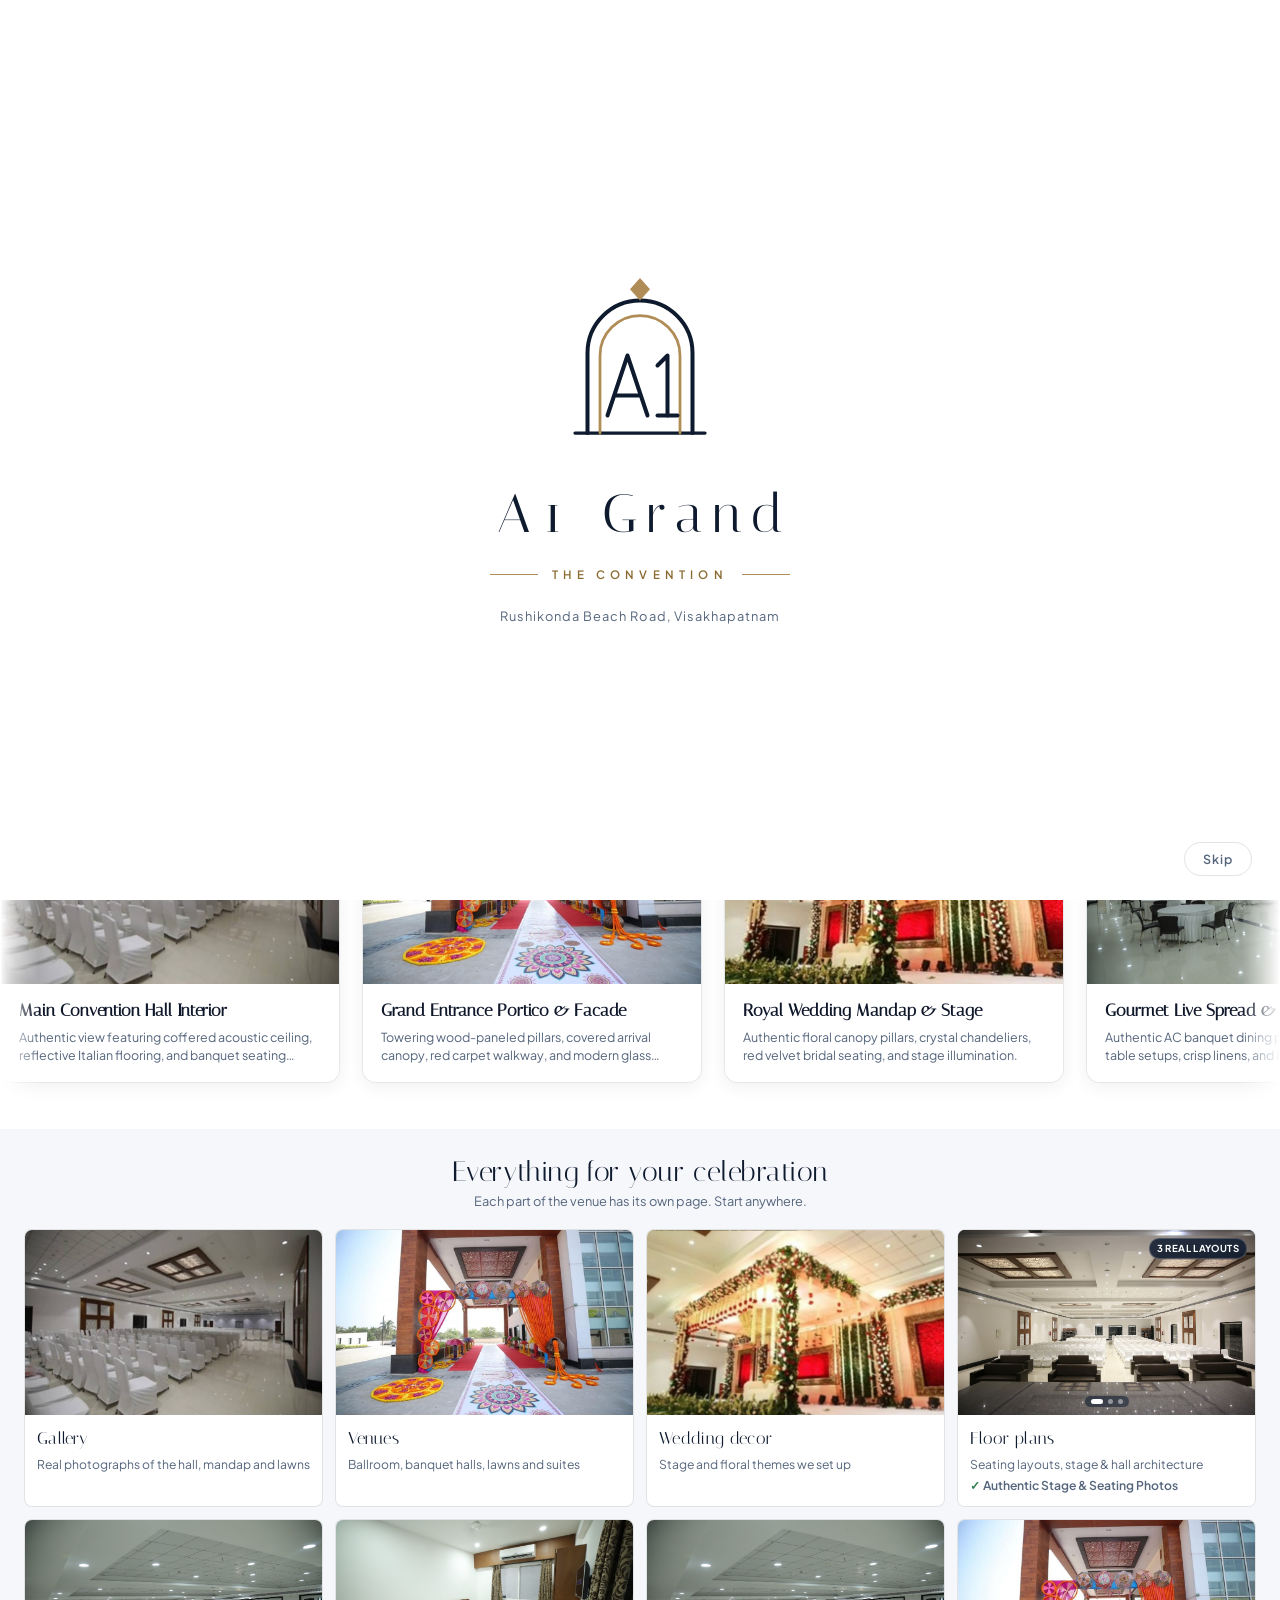
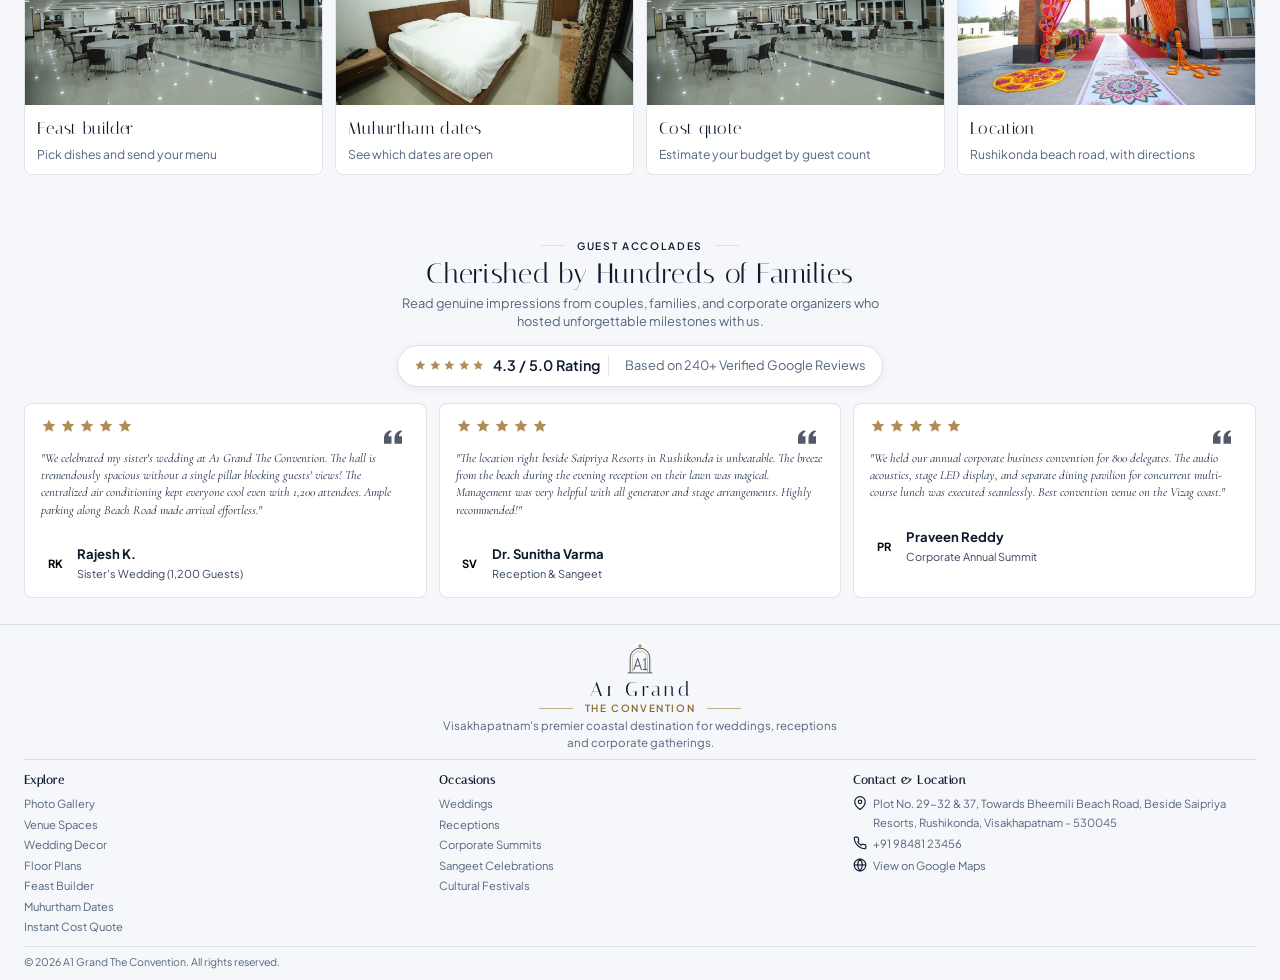
==== commit 8cd01a41: "feat: update site navigation, add responsive style sheet, and incorporate authentic venue photograph" ====
--- a/index.html
+++ b/index.html
@@ -124,7 +124,7 @@
       </div>
       <nav class="nav-menu" id="navMenu" aria-label="Main">
         <a href="index.html" class="nav-link active" aria-current="page">Home</a>
-        <a href="gallery.html" class="nav-link">Gallery</a>
+        
         <a href="venues.html" class="nav-link">Venues</a>
         <a href="decor.html" class="nav-link">Decor</a>
         <a href="floorplan.html" class="nav-link">Floor Plans</a>
@@ -163,7 +163,7 @@
           </p>
 
           <div class="hero-cta-group">
-            <a href="gallery.html" class="btn btn-gold">
+            <a href="#gallery" class="btn btn-gold">
               <svg width="18" height="18" viewBox="0 0 24 24" fill="none" stroke="currentColor" stroke-width="2"><rect x="3" y="3" width="18" height="18" rx="2" ry="2"></rect><circle cx="8.5" cy="8.5" r="1.5"></circle><polyline points="21 15 16 10 5 21"></polyline></svg>
               View Original Photos
             </a>
@@ -210,7 +210,7 @@
             <div class="hero-venue-tabs" id="heroVenueTabs">
               <button class="hero-tab-pill active" data-idx="0">1: Royal Mandap</button>
               <button class="hero-tab-pill" data-idx="1">2: Gourmet Spread</button>
-              <button class="hero-tab-pill" data-idx="2">3: Outdoor Lawn</button>
+              <button class="hero-tab-pill" data-idx="2">3: Bridal Suite</button>
               <button class="hero-tab-pill" data-idx="3">4: Main Hall</button>
             </div>
 
@@ -249,6 +249,286 @@
     </div>
   </section>
 
+
+  <!-- Home Page Continuous Flowing Slideshow Gallery Section -->
+  <section class="home-gallery-section" id="gallery">
+    <div class="container">
+      <div class="home-gallery-controls-row">
+        <div class="home-gallery-header-left">
+          <span class="section-label">Authentic Visual Showcase</span>
+          <h2 class="section-title">Gallery</h2>
+          <p class="section-subtitle">Real verified venue photographs of A1 Grand Convention Hall, Mandapam, Suites &amp; Dining. Hover cursor to pause the flow · Tap any photo to inspect in full HD.</p>
+        </div>
+        <div class="home-gallery-hint">
+          <svg width="15" height="15" viewBox="0 0 24 24" fill="none" stroke="currentColor" stroke-width="2"><circle cx="12" cy="12" r="10"></circle><polyline points="12 6 12 12 16 14"></polyline></svg>
+          <span>Hover to pause · Click photo to pop up</span>
+        </div>
+      </div>
+    </div>
+
+    <!-- Infinite Continuous Slideshow Moving Left-to-Right -->
+    <div class="home-gallery-marquee-wrap" id="homeGalleryContainer">
+      <div class="home-gallery-flow-track" id="homeGalleryTrack">
+        <div class="home-flow-card" onclick="openLightboxByIndex(1)" title="Click to view enlarged photo">
+          <div class="home-flow-img-box">
+            <img src="assets/images/real_convention_hall_hd.jpg" alt="Main Convention Hall Interior" loading="lazy">
+            <div class="home-flow-badge-strip">
+              <span class="home-flow-badge badge-authentic">Original Venue Photo</span>
+              <span class="home-flow-badge">Convention Hall</span>
+            </div>
+            <div class="home-flow-zoom-icon">
+              <svg width="22" height="22" viewBox="0 0 24 24" fill="none" stroke="currentColor" stroke-width="2"><circle cx="11" cy="11" r="8"></circle><line x1="21" y1="21" x2="16.65" y2="16.65"></line><line x1="11" y1="8" x2="11" y2="14"></line><line x1="8" y1="11" x2="14" y2="11"></line></svg>
+            </div>
+          </div>
+          <div class="home-flow-content">
+            <h4 class="home-flow-title">Main Convention Hall Interior</h4>
+            <p class="home-flow-desc">Authentic view featuring coffered acoustic ceiling, reflective Italian flooring, and banquet seating setup.</p>
+          </div>
+        </div>
+        <div class="home-flow-card" onclick="openLightboxByIndex(2)" title="Click to view enlarged photo">
+          <div class="home-flow-img-box">
+            <img src="assets/images/grand_entrance_portico_authentic.jpg" alt="Grand Entrance Portico & Facade" loading="lazy">
+            <div class="home-flow-badge-strip">
+              <span class="home-flow-badge badge-authentic">Original Venue Photo</span>
+              <span class="home-flow-badge">Portico & Driveway</span>
+            </div>
+            <div class="home-flow-zoom-icon">
+              <svg width="22" height="22" viewBox="0 0 24 24" fill="none" stroke="currentColor" stroke-width="2"><circle cx="11" cy="11" r="8"></circle><line x1="21" y1="21" x2="16.65" y2="16.65"></line><line x1="11" y1="8" x2="11" y2="14"></line><line x1="8" y1="11" x2="14" y2="11"></line></svg>
+            </div>
+          </div>
+          <div class="home-flow-content">
+            <h4 class="home-flow-title">Grand Entrance Portico & Facade</h4>
+            <p class="home-flow-desc">Towering wood-paneled pillars, covered arrival canopy, red carpet walkway, and modern glass facade.</p>
+          </div>
+        </div>
+        <div class="home-flow-card" onclick="openLightboxByIndex(3)" title="Click to view enlarged photo">
+          <div class="home-flow-img-box">
+            <img src="assets/images/real_wedding_mandap_authentic.jpg?v=3" alt="Royal Wedding Mandap & Stage" loading="lazy">
+            <div class="home-flow-badge-strip">
+              <span class="home-flow-badge badge-authentic">Original Venue Photo</span>
+              <span class="home-flow-badge">Wedding Mandap</span>
+            </div>
+            <div class="home-flow-zoom-icon">
+              <svg width="22" height="22" viewBox="0 0 24 24" fill="none" stroke="currentColor" stroke-width="2"><circle cx="11" cy="11" r="8"></circle><line x1="21" y1="21" x2="16.65" y2="16.65"></line><line x1="11" y1="8" x2="11" y2="14"></line><line x1="8" y1="11" x2="14" y2="11"></line></svg>
+            </div>
+          </div>
+          <div class="home-flow-content">
+            <h4 class="home-flow-title">Royal Wedding Mandap & Stage</h4>
+            <p class="home-flow-desc">Authentic floral canopy pillars, crystal chandeliers, red velvet bridal seating, and stage illumination.</p>
+          </div>
+        </div>
+        <div class="home-flow-card" onclick="openLightboxByIndex(4)" title="Click to view enlarged photo">
+          <div class="home-flow-img-box">
+            <img src="assets/images/banquet_dining_authentic.jpg" alt="Gourmet Live Spread & Banqueting" loading="lazy">
+            <div class="home-flow-badge-strip">
+              <span class="home-flow-badge badge-authentic">Original Venue Photo</span>
+              <span class="home-flow-badge">Dining Pavilion</span>
+            </div>
+            <div class="home-flow-zoom-icon">
+              <svg width="22" height="22" viewBox="0 0 24 24" fill="none" stroke="currentColor" stroke-width="2"><circle cx="11" cy="11" r="8"></circle><line x1="21" y1="21" x2="16.65" y2="16.65"></line><line x1="11" y1="8" x2="11" y2="14"></line><line x1="8" y1="11" x2="14" y2="11"></line></svg>
+            </div>
+          </div>
+          <div class="home-flow-content">
+            <h4 class="home-flow-title">Gourmet Live Spread & Banqueting</h4>
+            <p class="home-flow-desc">Authentic AC banquet dining pavilion with round table setups, crisp linens, and 800+ dining capacity.</p>
+          </div>
+        </div>
+        <div class="home-flow-card" onclick="openLightboxByIndex(6)" title="Click to view enlarged photo">
+          <div class="home-flow-img-box">
+            <img src="assets/images/bridal_suite_authentic.jpg" alt="Luxury Presidential Bridal Suite" loading="lazy">
+            <div class="home-flow-badge-strip">
+              <span class="home-flow-badge badge-authentic">Original Venue Photo</span>
+              <span class="home-flow-badge">VIP Bridal Suite</span>
+            </div>
+            <div class="home-flow-zoom-icon">
+              <svg width="22" height="22" viewBox="0 0 24 24" fill="none" stroke="currentColor" stroke-width="2"><circle cx="11" cy="11" r="8"></circle><line x1="21" y1="21" x2="16.65" y2="16.65"></line><line x1="11" y1="8" x2="11" y2="14"></line><line x1="8" y1="11" x2="14" y2="11"></line></svg>
+            </div>
+          </div>
+          <div class="home-flow-content">
+            <h4 class="home-flow-title">Luxury Presidential Bridal Suite</h4>
+            <p class="home-flow-desc">Authentic air-conditioned bridal bedroom suite with double bed, attached private bath, and dressing amenities.</p>
+          </div>
+        </div>
+        <div class="home-flow-card" onclick="openLightboxByIndex(8)" title="Click to view enlarged photo">
+          <div class="home-flow-img-box">
+            <img src="assets/images/floorplan_theater_seating_layout.jpg" alt="Main Hall Theater Seating Layout" loading="lazy">
+            <div class="home-flow-badge-strip">
+              <span class="home-flow-badge badge-authentic">Original Venue Photo</span>
+              <span class="home-flow-badge">Seating Layout</span>
+            </div>
+            <div class="home-flow-zoom-icon">
+              <svg width="22" height="22" viewBox="0 0 24 24" fill="none" stroke="currentColor" stroke-width="2"><circle cx="11" cy="11" r="8"></circle><line x1="21" y1="21" x2="16.65" y2="16.65"></line><line x1="11" y1="8" x2="11" y2="14"></line><line x1="8" y1="11" x2="14" y2="11"></line></svg>
+            </div>
+          </div>
+          <div class="home-flow-content">
+            <h4 class="home-flow-title">Main Hall Theater Seating Layout</h4>
+            <p class="home-flow-desc">1,500 seated banquet layout with wide central procession aisle and pillar-free sightlines.</p>
+          </div>
+        </div>
+        <div class="home-flow-card" onclick="openLightboxByIndex(9)" title="Click to view enlarged photo">
+          <div class="home-flow-img-box">
+            <img src="assets/images/floorplan_wide_perspective_hall.jpg" alt="Grand Stage & Hall Perspective" loading="lazy">
+            <div class="home-flow-badge-strip">
+              <span class="home-flow-badge badge-authentic">Original Venue Photo</span>
+              <span class="home-flow-badge">Stage & Architecture</span>
+            </div>
+            <div class="home-flow-zoom-icon">
+              <svg width="22" height="22" viewBox="0 0 24 24" fill="none" stroke="currentColor" stroke-width="2"><circle cx="11" cy="11" r="8"></circle><line x1="21" y1="21" x2="16.65" y2="16.65"></line><line x1="11" y1="8" x2="11" y2="14"></line><line x1="8" y1="11" x2="14" y2="11"></line></svg>
+            </div>
+          </div>
+          <div class="home-flow-content">
+            <h4 class="home-flow-title">Grand Stage & Hall Perspective</h4>
+            <p class="home-flow-desc">Wide-angle perspective of the 60ft elevated stage and unobstructed 2,500-capacity convention hall.</p>
+          </div>
+        </div>
+        <div class="home-flow-card" onclick="openLightboxByIndex(10)" title="Click to view enlarged photo">
+          <div class="home-flow-img-box">
+            <img src="assets/images/floorplan_stage_mandap_authentic.jpg" alt="Authentic Kalyana Mandapam Stage" loading="lazy">
+            <div class="home-flow-badge-strip">
+              <span class="home-flow-badge badge-authentic">Original Venue Photo</span>
+              <span class="home-flow-badge">Stage Decor</span>
+            </div>
+            <div class="home-flow-zoom-icon">
+              <svg width="22" height="22" viewBox="0 0 24 24" fill="none" stroke="currentColor" stroke-width="2"><circle cx="11" cy="11" r="8"></circle><line x1="21" y1="21" x2="16.65" y2="16.65"></line><line x1="11" y1="8" x2="11" y2="14"></line><line x1="8" y1="11" x2="14" y2="11"></line></svg>
+            </div>
+          </div>
+          <div class="home-flow-content">
+            <h4 class="home-flow-title">Authentic Kalyana Mandapam Stage</h4>
+            <p class="home-flow-desc">Real wedding mandapam with tiered floral stage steps, royal settee, and traditional rangoli carpet.</p>
+          </div>
+        </div>
+        <div class="home-flow-card" onclick="openLightboxByIndex(1)" title="Click to view enlarged photo">
+          <div class="home-flow-img-box">
+            <img src="assets/images/real_convention_hall_hd.jpg" alt="Main Convention Hall Interior" loading="lazy">
+            <div class="home-flow-badge-strip">
+              <span class="home-flow-badge badge-authentic">Original Venue Photo</span>
+              <span class="home-flow-badge">Convention Hall</span>
+            </div>
+            <div class="home-flow-zoom-icon">
+              <svg width="22" height="22" viewBox="0 0 24 24" fill="none" stroke="currentColor" stroke-width="2"><circle cx="11" cy="11" r="8"></circle><line x1="21" y1="21" x2="16.65" y2="16.65"></line><line x1="11" y1="8" x2="11" y2="14"></line><line x1="8" y1="11" x2="14" y2="11"></line></svg>
+            </div>
+          </div>
+          <div class="home-flow-content">
+            <h4 class="home-flow-title">Main Convention Hall Interior</h4>
+            <p class="home-flow-desc">Authentic view featuring coffered acoustic ceiling, reflective Italian flooring, and banquet seating setup.</p>
+          </div>
+        </div>
+        <div class="home-flow-card" onclick="openLightboxByIndex(2)" title="Click to view enlarged photo">
+          <div class="home-flow-img-box">
+            <img src="assets/images/grand_entrance_portico_authentic.jpg" alt="Grand Entrance Portico & Facade" loading="lazy">
+            <div class="home-flow-badge-strip">
+              <span class="home-flow-badge badge-authentic">Original Venue Photo</span>
+              <span class="home-flow-badge">Portico & Driveway</span>
+            </div>
+            <div class="home-flow-zoom-icon">
+              <svg width="22" height="22" viewBox="0 0 24 24" fill="none" stroke="currentColor" stroke-width="2"><circle cx="11" cy="11" r="8"></circle><line x1="21" y1="21" x2="16.65" y2="16.65"></line><line x1="11" y1="8" x2="11" y2="14"></line><line x1="8" y1="11" x2="14" y2="11"></line></svg>
+            </div>
+          </div>
+          <div class="home-flow-content">
+            <h4 class="home-flow-title">Grand Entrance Portico & Facade</h4>
+            <p class="home-flow-desc">Towering wood-paneled pillars, covered arrival canopy, red carpet walkway, and modern glass facade.</p>
+          </div>
+        </div>
+        <div class="home-flow-card" onclick="openLightboxByIndex(3)" title="Click to view enlarged photo">
+          <div class="home-flow-img-box">
+            <img src="assets/images/real_wedding_mandap_authentic.jpg?v=3" alt="Royal Wedding Mandap & Stage" loading="lazy">
+            <div class="home-flow-badge-strip">
+              <span class="home-flow-badge badge-authentic">Original Venue Photo</span>
+              <span class="home-flow-badge">Wedding Mandap</span>
+            </div>
+            <div class="home-flow-zoom-icon">
+              <svg width="22" height="22" viewBox="0 0 24 24" fill="none" stroke="currentColor" stroke-width="2"><circle cx="11" cy="11" r="8"></circle><line x1="21" y1="21" x2="16.65" y2="16.65"></line><line x1="11" y1="8" x2="11" y2="14"></line><line x1="8" y1="11" x2="14" y2="11"></line></svg>
+            </div>
+          </div>
+          <div class="home-flow-content">
+            <h4 class="home-flow-title">Royal Wedding Mandap & Stage</h4>
+            <p class="home-flow-desc">Authentic floral canopy pillars, crystal chandeliers, red velvet bridal seating, and stage illumination.</p>
+          </div>
+        </div>
+        <div class="home-flow-card" onclick="openLightboxByIndex(4)" title="Click to view enlarged photo">
+          <div class="home-flow-img-box">
+            <img src="assets/images/banquet_dining_authentic.jpg" alt="Gourmet Live Spread & Banqueting" loading="lazy">
+            <div class="home-flow-badge-strip">
+              <span class="home-flow-badge badge-authentic">Original Venue Photo</span>
+              <span class="home-flow-badge">Dining Pavilion</span>
+            </div>
+            <div class="home-flow-zoom-icon">
+              <svg width="22" height="22" viewBox="0 0 24 24" fill="none" stroke="currentColor" stroke-width="2"><circle cx="11" cy="11" r="8"></circle><line x1="21" y1="21" x2="16.65" y2="16.65"></line><line x1="11" y1="8" x2="11" y2="14"></line><line x1="8" y1="11" x2="14" y2="11"></line></svg>
+            </div>
+          </div>
+          <div class="home-flow-content">
+            <h4 class="home-flow-title">Gourmet Live Spread & Banqueting</h4>
+            <p class="home-flow-desc">Authentic AC banquet dining pavilion with round table setups, crisp linens, and 800+ dining capacity.</p>
+          </div>
+        </div>
+        <div class="home-flow-card" onclick="openLightboxByIndex(6)" title="Click to view enlarged photo">
+          <div class="home-flow-img-box">
+            <img src="assets/images/bridal_suite_authentic.jpg" alt="Luxury Presidential Bridal Suite" loading="lazy">
+            <div class="home-flow-badge-strip">
+              <span class="home-flow-badge badge-authentic">Original Venue Photo</span>
+              <span class="home-flow-badge">VIP Bridal Suite</span>
+            </div>
+            <div class="home-flow-zoom-icon">
+              <svg width="22" height="22" viewBox="0 0 24 24" fill="none" stroke="currentColor" stroke-width="2"><circle cx="11" cy="11" r="8"></circle><line x1="21" y1="21" x2="16.65" y2="16.65"></line><line x1="11" y1="8" x2="11" y2="14"></line><line x1="8" y1="11" x2="14" y2="11"></line></svg>
+            </div>
+          </div>
+          <div class="home-flow-content">
+            <h4 class="home-flow-title">Luxury Presidential Bridal Suite</h4>
+            <p class="home-flow-desc">Authentic air-conditioned bridal bedroom suite with double bed, attached private bath, and dressing amenities.</p>
+          </div>
+        </div>
+        <div class="home-flow-card" onclick="openLightboxByIndex(8)" title="Click to view enlarged photo">
+          <div class="home-flow-img-box">
+            <img src="assets/images/floorplan_theater_seating_layout.jpg" alt="Main Hall Theater Seating Layout" loading="lazy">
+            <div class="home-flow-badge-strip">
+              <span class="home-flow-badge badge-authentic">Original Venue Photo</span>
+              <span class="home-flow-badge">Seating Layout</span>
+            </div>
+            <div class="home-flow-zoom-icon">
+              <svg width="22" height="22" viewBox="0 0 24 24" fill="none" stroke="currentColor" stroke-width="2"><circle cx="11" cy="11" r="8"></circle><line x1="21" y1="21" x2="16.65" y2="16.65"></line><line x1="11" y1="8" x2="11" y2="14"></line><line x1="8" y1="11" x2="14" y2="11"></line></svg>
+            </div>
+          </div>
+          <div class="home-flow-content">
+            <h4 class="home-flow-title">Main Hall Theater Seating Layout</h4>
+            <p class="home-flow-desc">1,500 seated banquet layout with wide central procession aisle and pillar-free sightlines.</p>
+          </div>
+        </div>
+        <div class="home-flow-card" onclick="openLightboxByIndex(9)" title="Click to view enlarged photo">
+          <div class="home-flow-img-box">
+            <img src="assets/images/floorplan_wide_perspective_hall.jpg" alt="Grand Stage & Hall Perspective" loading="lazy">
+            <div class="home-flow-badge-strip">
+              <span class="home-flow-badge badge-authentic">Original Venue Photo</span>
+              <span class="home-flow-badge">Stage & Architecture</span>
+            </div>
+            <div class="home-flow-zoom-icon">
+              <svg width="22" height="22" viewBox="0 0 24 24" fill="none" stroke="currentColor" stroke-width="2"><circle cx="11" cy="11" r="8"></circle><line x1="21" y1="21" x2="16.65" y2="16.65"></line><line x1="11" y1="8" x2="11" y2="14"></line><line x1="8" y1="11" x2="14" y2="11"></line></svg>
+            </div>
+          </div>
+          <div class="home-flow-content">
+            <h4 class="home-flow-title">Grand Stage & Hall Perspective</h4>
+            <p class="home-flow-desc">Wide-angle perspective of the 60ft elevated stage and unobstructed 2,500-capacity convention hall.</p>
+          </div>
+        </div>
+        <div class="home-flow-card" onclick="openLightboxByIndex(10)" title="Click to view enlarged photo">
+          <div class="home-flow-img-box">
+            <img src="assets/images/floorplan_stage_mandap_authentic.jpg" alt="Authentic Kalyana Mandapam Stage" loading="lazy">
+            <div class="home-flow-badge-strip">
+              <span class="home-flow-badge badge-authentic">Original Venue Photo</span>
+              <span class="home-flow-badge">Stage Decor</span>
+            </div>
+            <div class="home-flow-zoom-icon">
+              <svg width="22" height="22" viewBox="0 0 24 24" fill="none" stroke="currentColor" stroke-width="2"><circle cx="11" cy="11" r="8"></circle><line x1="21" y1="21" x2="16.65" y2="16.65"></line><line x1="11" y1="8" x2="11" y2="14"></line><line x1="8" y1="11" x2="14" y2="11"></line></svg>
+            </div>
+          </div>
+          <div class="home-flow-content">
+            <h4 class="home-flow-title">Authentic Kalyana Mandapam Stage</h4>
+            <p class="home-flow-desc">Real wedding mandapam with tiered floral stage steps, royal settee, and traditional rangoli carpet.</p>
+          </div>
+        </div>
+      </div>
+    </div>
+  </section>
+
   <section class="explore-section" id="explore">
     <div class="container">
       <div class="section-head text-center">
@@ -256,7 +536,7 @@
         <p class="section-subtitle mx-auto">Each part of the venue has its own page. Start anywhere.</p>
       </div>
       <div class="explore-grid">
-        <a class="explore-card" href="gallery.html">
+        <a class="explore-card" href="#gallery">
           <span class="explore-img" style="background-image:url('assets/images/real_convention_hall_hd.jpg')"></span>
           <span class="explore-body">
             <strong>Gallery</strong>
@@ -265,7 +545,7 @@
         </a>
 
         <a class="explore-card" href="venues.html">
-          <span class="explore-img" style="background-image:url('assets/images/grand_entrance_portico_1792227612220.jpg')"></span>
+          <span class="explore-img" style="background-image:url('assets/images/grand_entrance_portico_authentic.jpg')"></span>
           <span class="explore-body">
             <strong>Venues</strong>
             <span>Ballroom, banquet halls, lawns and suites</span>
@@ -301,7 +581,7 @@
         </a>
 
         <a class="explore-card" href="catering.html">
-          <span class="explore-img" style="background-image:url('assets/images/gourmet_live_spread_1792227989164.jpg')"></span>
+          <span class="explore-img" style="background-image:url('assets/images/banquet_dining_authentic.jpg')"></span>
           <span class="explore-body">
             <strong>Feast builder</strong>
             <span>Pick dishes and send your menu</span>
@@ -309,7 +589,7 @@
         </a>
 
         <a class="explore-card" href="calendar.html">
-          <span class="explore-img" style="background-image:url('assets/images/luxury_bridal_suite_1792227198649.jpg')"></span>
+          <span class="explore-img" style="background-image:url('assets/images/bridal_suite_authentic.jpg')"></span>
           <span class="explore-body">
             <strong>Muhurtham dates</strong>
             <span>See which dates are open</span>
@@ -317,7 +597,7 @@
         </a>
 
         <a class="explore-card" href="calculator.html">
-          <span class="explore-img" style="background-image:url('assets/images/grand_banquet_dining_1792227102798.jpg')"></span>
+          <span class="explore-img" style="background-image:url('assets/images/banquet_dining_authentic.jpg')"></span>
           <span class="explore-body">
             <strong>Cost quote</strong>
             <span>Estimate your budget by guest count</span>
@@ -325,7 +605,7 @@
         </a>
 
         <a class="explore-card" href="location.html">
-          <span class="explore-img" style="background-image:url('assets/images/outdoor_lawn_evening_1792227047846.jpg')"></span>
+          <span class="explore-img" style="background-image:url('assets/images/grand_entrance_portico_authentic.jpg')"></span>
           <span class="explore-body">
             <strong>Location</strong>
             <span>Rushikonda beach road, with directions</span>
@@ -421,7 +701,7 @@
         <p>Visakhapatnam's premier coastal destination for weddings, receptions and corporate gatherings.</p>
       </div>
       <div class="footer-grid">
-        <div><h4 class="footer-heading">Explore</h4><div class="footer-links"><a href="gallery.html">Photo Gallery</a><a href="venues.html">Venue Spaces</a><a href="decor.html">Wedding Decor</a><a href="floorplan.html">Floor Plans</a><a href="catering.html">Feast Builder</a><a href="calendar.html">Muhurtham Dates</a><a href="calculator.html">Instant Cost Quote</a></div></div>
+        <div><h4 class="footer-heading">Explore</h4><div class="footer-links"><a href="#gallery">Photo Gallery</a><a href="venues.html">Venue Spaces</a><a href="decor.html">Wedding Decor</a><a href="floorplan.html">Floor Plans</a><a href="catering.html">Feast Builder</a><a href="calendar.html">Muhurtham Dates</a><a href="calculator.html">Instant Cost Quote</a></div></div>
         <div><h4 class="footer-heading">Occasions</h4><div class="footer-links">
           <a href="contact.html">Weddings</a><a href="contact.html">Receptions</a><a href="contact.html">Corporate Summits</a><a href="contact.html">Sangeet Celebrations</a><a href="contact.html">Cultural Festivals</a></div></div>
         <div><h4 class="footer-heading">Contact &amp; Location</h4>
--- a/assets/css/style.css
+++ b/assets/css/style.css
@@ -169,19 +169,19 @@
 
 .section-title {
   font-family: var(--font-display);
-  font-size: clamp(2rem, 4vw, 3.2rem);
+  font-size: clamp(1.5rem, 2.6vw, 2.1rem);
   font-weight: 400;
   line-height: 1.2;
-  letter-spacing: 0.03em;
-  margin-bottom: 16px;
+  letter-spacing: 0.02em;
+  margin-bottom: 6px;
   color: #0e1a2e;
 }
 
 .section-subtitle {
-  font-size: 1.05rem;
+  font-size: 0.88rem;
   color: var(--text-muted);
-  max-width: 650px;
-  line-height: 1.7;
+  max-width: 580px;
+  line-height: 1.48;
 }
 
 .text-center {
@@ -783,12 +783,12 @@
    ========================================================================== */
 
 section {
-  padding: 100px 0;
+  padding: 38px 0;
   position: relative;
 }
 
 .section-head {
-  margin-bottom: 55px;
+  margin-bottom: 20px;
 }
 
 /* ==========================================================================
@@ -1714,17 +1714,17 @@
 }
 
 .hall-tab-btn {
-  padding: 10px 20px;
-  font-size: 0.82rem;
-  letter-spacing: 0.05em;
+  padding: 6px 14px;
+  font-size: 0.74rem;
+  letter-spacing: 0.04em;
   font-weight: 600;
   color: #33435e;
   background: #ffffff;
   border: 1px solid rgba(14, 26, 46, 0.14);
-  border-radius: 30px;
+  border-radius: 20px;
   cursor: pointer;
   transition: all var(--transition-fast);
-  box-shadow: 0 2px 6px rgba(14, 26, 46, 0.04);
+  box-shadow: 0 1px 4px rgba(14, 26, 46, 0.04);
 }
 
 .hall-tab-btn:hover {
@@ -1738,19 +1738,19 @@
   background: #0e1a2e;
   color: #ffffff;
   border-color: #0e1a2e;
-  box-shadow: 0 4px 14px rgba(14, 26, 46, 0.18);
+  box-shadow: 0 2px 8px rgba(14, 26, 46, 0.16);
 }
 
 .hall-cards-grid {
   display: grid;
   grid-template-columns: repeat(3, 1fr);
-  gap: 28px;
+  gap: 14px;
 }
 
 .hall-card {
   background: #ffffff;
   border: 1px solid var(--border-glass);
-  border-radius: 14px;
+  border-radius: 8px;
   overflow: hidden;
   box-shadow: var(--shadow-sm);
   cursor: pointer;
@@ -1761,14 +1761,15 @@
 }
 
 .hall-card:hover {
-  transform: translateY(-5px);
-  box-shadow: 0 16px 36px rgba(14, 26, 46, 0.12);
+  transform: translateY(-3px);
+  box-shadow: 0 10px 24px rgba(14, 26, 46, 0.10);
   border-color: #0e1a2e;
 }
 
 .hall-card-thumb {
   position: relative;
   aspect-ratio: 16 / 10;
+  max-height: 175px;
   overflow: hidden;
   background: #0e1a2e;
 }
@@ -1782,22 +1783,22 @@
 }
 
 .hall-card:hover .hall-card-thumb img {
-  transform: scale(1.06);
+  transform: scale(1.05);
 }
 
 .hall-card-badge {
   position: absolute;
-  top: 12px;
-  right: 12px;
+  top: 8px;
+  right: 8px;
   background: rgba(14, 26, 46, 0.85);
   backdrop-filter: blur(6px);
   color: #ffffff;
-  font-size: 0.65rem;
+  font-size: 0.58rem;
   font-weight: 700;
-  letter-spacing: 0.05em;
+  letter-spacing: 0.04em;
   text-transform: uppercase;
-  padding: 4px 10px;
-  border-radius: 12px;
+  padding: 2px 7px;
+  border-radius: 10px;
   border: 1px solid rgba(255, 255, 255, 0.2);
   z-index: 2;
 }
@@ -1809,12 +1810,12 @@
   right: 0;
   background: linear-gradient(0deg, rgba(14, 26, 46, 0.88) 0%, rgba(14, 26, 46, 0) 100%);
   color: #ffffff;
-  padding: 24px 14px 10px;
-  font-size: 0.72rem;
+  padding: 14px 10px 4px;
+  font-size: 0.64rem;
   font-weight: 600;
   display: flex;
   align-items: center;
-  gap: 6px;
+  gap: 5px;
   opacity: 0.9;
   transition: opacity 0.3s ease;
 }
@@ -1825,57 +1826,61 @@
 }
 
 .hall-card-body {
-  padding: 20px;
+  padding: 10px 12px 12px;
   display: flex;
   flex-direction: column;
   flex: 1;
-  gap: 8px;
+  gap: 3px;
 }
 
 .hall-card-space-tag {
-  font-size: 0.68rem;
+  font-size: 0.62rem;
   font-weight: 700;
   text-transform: uppercase;
-  letter-spacing: 0.06em;
+  letter-spacing: 0.05em;
   color: #0e1a2e;
   background: #f1f5fa;
   align-self: flex-start;
-  padding: 3px 8px;
-  border-radius: 4px;
+  padding: 2px 6px;
+  border-radius: 3px;
 }
 
 .hall-card-title {
   font-family: var(--font-display);
-  font-size: 1.25rem;
-  color: #0e1a2e;
-  line-height: 1.3;
-  margin: 2px 0 0;
+  font-size: 1rem;
+  color: #0e1a2e;
+  line-height: 1.25;
+  margin: 1px 0 0;
 }
 
 .hall-card-desc {
-  font-size: 0.83rem;
+  font-size: 0.74rem;
   color: var(--text-muted);
-  line-height: 1.5;
+  line-height: 1.35;
   flex: 1;
+  display: -webkit-box;
+  -webkit-line-clamp: 2;
+  -webkit-box-orient: vertical;
+  overflow: hidden;
 }
 
 .hall-card-specs-row {
   display: flex;
   flex-wrap: wrap;
-  gap: 6px;
-  padding: 10px 0;
+  gap: 3px;
+  padding: 4px 0;
   border-top: 1px solid rgba(14, 26, 46, 0.08);
   border-bottom: 1px solid rgba(14, 26, 46, 0.08);
-  margin-top: 4px;
+  margin-top: 2px;
 }
 
 .hall-card-spec-tag {
-  font-size: 0.72rem;
+  font-size: 0.66rem;
   color: #33435e;
   background: #f8fafc;
   border: 1px solid rgba(14, 26, 46, 0.08);
-  padding: 2px 8px;
-  border-radius: 4px;
+  padding: 1px 6px;
+  border-radius: 3px;
 }
 
 .hall-card-cta {
@@ -1883,17 +1888,17 @@
   align-items: center;
   justify-content: space-between;
   width: 100%;
-  padding: 9px 14px;
+  padding: 6px 10px;
   background: #f8fafc;
   color: #0e1a2e;
-  font-size: 0.8rem;
+  font-size: 0.74rem;
   font-weight: 700;
   letter-spacing: 0.02em;
   border: 1px solid rgba(14, 26, 46, 0.12);
-  border-radius: 6px;
+  border-radius: 4px;
   cursor: pointer;
   transition: all 0.25s ease;
-  margin-top: 6px;
+  margin-top: 4px;
 }
 
 .hall-card:hover .hall-card-cta {
@@ -2438,7 +2443,8 @@
 
 .calendar-section {
   background: var(--bg-secondary);
-  padding: 60px 0;
+  padding: 42px 0 50px;
+  position: relative;
 }
 
 .calendar-container {
@@ -2448,22 +2454,24 @@
 /* Split 2-Column Interactive Layout */
 .cal-split-layout {
   display: grid;
-  grid-template-columns: 1.15fr 0.85fr;
-  gap: 32px;
+  grid-template-columns: 1.18fr 0.82fr;
+  gap: 28px;
   align-items: start;
-  margin-top: 36px;
+  margin-top: 28px;
 }
 
 .cal-left-pane {
   min-width: 0;
 }
 
+/* Calendar Card Wrapper - Minimalist Dark Luxury */
 .cal-card-wrapper {
   background: var(--bg-card);
-  border: 1px solid var(--border-glass);
+  border: 1px solid rgba(212, 175, 55, 0.22);
   border-radius: 16px;
-  padding: 30px;
+  padding: 24px;
   box-shadow: var(--shadow-lg);
+  backdrop-filter: blur(20px);
 }
 
 .cal-header-bar {
@@ -2471,25 +2479,25 @@
   justify-content: space-between;
   align-items: center;
   flex-wrap: wrap;
-  gap: 16px;
-  margin-bottom: 20px;
-  padding-bottom: 16px;
-  border-bottom: 1px solid rgba(14, 26, 46, 0.10);
+  gap: 14px;
+  margin-bottom: 16px;
+  padding-bottom: 14px;
+  border-bottom: 1px solid rgba(255, 255, 255, 0.08);
 }
 
 .cal-month-nav {
   display: flex;
   align-items: center;
-  gap: 14px;
+  gap: 12px;
 }
 
 .cal-nav-btn {
   width: 36px;
   height: 36px;
   border-radius: 50%;
-  border: 1px solid var(--border-glass);
-  background: rgba(255, 255, 255, 0.75);
-  color: #0e1a2e;
+  border: 1px solid rgba(255, 255, 255, 0.14);
+  background: rgba(255, 255, 255, 0.04);
+  color: var(--text-main);
   display: flex;
   align-items: center;
   justify-content: center;
@@ -2498,41 +2506,47 @@
 }
 
 .cal-nav-btn:hover {
-  background: #ffffff;
-  color: #000000;
-  box-shadow: 0 4px 12px rgba(14, 26, 46, 0.15);
+  background: rgba(212, 175, 55, 0.12);
+  border-color: #d4af37;
+  color: #d4af37;
+  box-shadow: 0 4px 12px rgba(212, 175, 55, 0.18);
 }
 
 .cal-current-month {
   font-family: var(--font-display);
   font-size: 1.35rem;
-  color: #0e1a2e;
+  color: #ffffff;
   min-width: 170px;
   text-align: center;
-  letter-spacing: 0.02em;
+  letter-spacing: 0.04em;
+  font-weight: 600;
 }
 
 .cal-legend {
   display: flex;
   gap: 14px;
   flex-wrap: wrap;
-  font-size: 0.76rem;
+  font-size: 0.74rem;
 }
 
 .legend-item {
   display: flex;
   align-items: center;
   gap: 6px;
-  color: var(--text-muted);
+  color: var(--text-silver);
+  font-weight: 500;
 }
 
 .legend-dot {
-  width: 10px;
-  height: 10px;
+  width: 8px;
+  height: 8px;
   border-radius: 50%;
 }
 
-.legend-dot.muhurtham { background: #0e1a2e; box-shadow: 0 0 6px rgba(14, 26, 46, 0.4); }
+.legend-dot.muhurtham { 
+  background: #d4af37; 
+  box-shadow: 0 0 8px rgba(212, 175, 55, 0.7); 
+}
 .legend-dot.available { background: #38bdf8; }
 .legend-dot.filling { background: #f59e0b; }
 
@@ -2541,168 +2555,212 @@
   display: flex;
   gap: 8px;
   overflow-x: auto;
-  padding-bottom: 10px;
-  margin-bottom: 16px;
+  padding-bottom: 8px;
+  margin-bottom: 14px;
   scrollbar-width: thin;
 }
 
 .cal-month-pill {
   padding: 6px 14px;
   border-radius: 20px;
-  background: rgba(14, 26, 46, 0.05);
-  border: 1px solid rgba(14, 26, 46, 0.12);
-  font-size: 0.76rem;
+  background: rgba(255, 255, 255, 0.04);
+  border: 1px solid rgba(255, 255, 255, 0.10);
+  font-size: 0.75rem;
   font-weight: 600;
-  color: #0e1a2e;
+  color: var(--text-silver);
   white-space: nowrap;
   cursor: pointer;
   transition: all var(--transition-fast);
 }
 
 .cal-month-pill:hover {
-  background: #ffffff;
-  border-color: #0e1a2e;
+  background: rgba(255, 255, 255, 0.08);
+  border-color: rgba(212, 175, 55, 0.4);
+  color: #ffffff;
 }
 
 .cal-month-pill.active {
-  background: #0e1a2e;
-  color: #ffffff;
-  border-color: #0e1a2e;
-  box-shadow: 0 4px 12px rgba(14, 26, 46, 0.18);
-}
-
+  background: #d4af37;
+  color: #040609;
+  border-color: #d4af37;
+  font-weight: 700;
+  box-shadow: 0 4px 14px rgba(212, 175, 55, 0.28);
+}
+
+/* Calendar Days Grid */
 .calendar-grid {
   display: grid;
   grid-template-columns: repeat(7, 1fr);
-  gap: 8px;
-}
-
-.cal-day-name {
+  gap: 7px;
+}
+
+.cal-days-head .cal-day-name {
   text-align: center;
-  font-size: 0.75rem;
+  font-size: 0.72rem;
   font-weight: 700;
-  color: #0e1a2e;
+  color: var(--accent-dim);
   text-transform: uppercase;
-  padding: 8px 0;
-  letter-spacing: 0.05em;
-}
-
+  padding: 6px 0;
+  letter-spacing: 0.06em;
+}
+
+/* High-Contrast, Clearly Visible Date Cell Styling */
 .cal-date-cell {
-  background: rgba(255, 255, 255, 0.65);
-  border: 1px solid rgba(14, 26, 46, 0.10);
-  border-radius: 8px;
-  min-height: 84px;
-  padding: 8px;
+  background: rgba(255, 255, 255, 0.05);
+  border: 1px solid rgba(255, 255, 255, 0.16);
+  border-radius: 9px;
+  min-height: 76px;
+  padding: 8px 8px 6px;
   display: flex;
   flex-direction: column;
   justify-content: space-between;
   cursor: pointer;
   transition: all var(--transition-fast);
   position: relative;
+  box-shadow: 0 2px 6px rgba(0, 0, 0, 0.25);
 }
 
 .cal-date-cell:hover {
-  border-color: #0e1a2e;
+  border-color: rgba(212, 175, 55, 0.7);
+  background: rgba(255, 255, 255, 0.09);
   transform: translateY(-2px);
-  background: rgba(255, 255, 255, 0.95);
-  box-shadow: 0 4px 14px rgba(14, 26, 46, 0.08);
-}
-
-.cal-date-cell.selected {
-  border: 2px solid #0e1a2e !important;
-  background: #ffffff !important;
-  box-shadow: 0 8px 24px rgba(14, 26, 46, 0.16) !important;
-  transform: translateY(-3px);
-}
-
+  box-shadow: 0 6px 16px rgba(0, 0, 0, 0.4);
+}
+
+/* Auspicious Muhurtham Cell - Rich Royal Gold */
 .cal-date-cell.muhurtham {
-  border: 1px solid #0e1a2e;
-  background: rgba(14, 26, 46, 0.04);
-}
-
-.cal-date-cell.filling {
-  border: 1px solid rgba(245, 158, 11, 0.35);
-  background: rgba(245, 158, 11, 0.03);
-}
-
-.cal-cell-head {
-  display: flex;
-  justify-content: space-between;
-  align-items: center;
-  width: 100%;
-}
-
-.cal-num {
-  font-size: 1.05rem;
-  font-weight: 700;
-  color: #0e1a2e;
-}
-
-.cal-active-dot {
+  border: 1.5px solid rgba(212, 175, 55, 0.85);
+  background: linear-gradient(145deg, rgba(212, 175, 55, 0.16) 0%, rgba(212, 175, 55, 0.06) 100%);
+  box-shadow: 0 2px 12px rgba(212, 175, 55, 0.16);
+}
+
+.cal-date-cell.muhurtham:hover {
+  border-color: #d4af37;
+  background: linear-gradient(145deg, rgba(212, 175, 55, 0.25) 0%, rgba(212, 175, 55, 0.1) 100%);
+  box-shadow: 0 4px 18px rgba(212, 175, 55, 0.35);
+}
+
+.cal-date-cell.muhurtham .cal-num {
+  color: #fff4c7;
+  font-weight: 800;
+}
+
+.cal-muhurtham-dot {
   width: 7px;
   height: 7px;
   border-radius: 50%;
-  background: #0e1a2e;
-  box-shadow: 0 0 6px rgba(14, 26, 46, 0.7);
+  background: #d4af37;
+  box-shadow: 0 0 10px #d4af37;
+  flex-shrink: 0;
+}
+
+/* Selected Date Cell (Gold Aura) */
+.cal-date-cell.selected {
+  border: 2px solid #d4af37 !important;
+  background: rgba(212, 175, 55, 0.24) !important;
+  box-shadow: 0 0 24px rgba(212, 175, 55, 0.45) !important;
+  transform: translateY(-2px);
+}
+
+.cal-date-cell.selected .cal-num {
+  color: #ffffff !important;
+  font-weight: 800;
+}
+
+.cal-date-cell.available {
+  border: 1px solid rgba(56, 189, 248, 0.45);
+  background: rgba(56, 189, 248, 0.07);
+}
+
+.cal-date-cell.filling {
+  border: 1px solid rgba(245, 158, 11, 0.45);
+  background: rgba(245, 158, 11, 0.07);
+}
+
+.cal-cell-head {
+  display: flex;
+  justify-content: space-between;
+  align-items: center;
+  width: 100%;
+}
+
+.cal-num {
+  font-size: 1.15rem;
+  font-weight: 700;
+  color: #ffffff;
+  line-height: 1;
+  display: inline-block;
+  opacity: 1 !important;
+  visibility: visible !important;
+}
+
+.cal-active-dot {
+  width: 6px;
+  height: 6px;
+  border-radius: 50%;
+  background: #d4af37;
+  box-shadow: 0 0 8px #d4af37;
 }
 
 .cal-tag {
-  font-size: 0.64rem;
-  padding: 2px 5px;
-  border-radius: 3px;
+  font-size: 0.68rem;
+  padding: 3px 5px;
+  border-radius: 4px;
   margin-top: 4px;
-  line-height: 1.2;
-  word-break: break-word;
+  line-height: 1.25;
+  font-weight: 600;
+  display: block;
+  white-space: nowrap;
+  overflow: hidden;
+  text-overflow: ellipsis;
 }
 
 .cal-tag.muhurtham-tag {
-  background: #0e1a2e;
-  color: #ffffff;
-  font-weight: 700;
+  background: rgba(212, 175, 55, 0.26);
+  color: #fff8db;
+  border: 1px solid rgba(212, 175, 55, 0.45);
 }
 
 .cal-tag.avail-tag {
   background: rgba(56, 189, 248, 0.18);
-  color: #0284c7;
+  color: #e0f2fe;
   border: 1px solid rgba(56, 189, 248, 0.35);
-  font-weight: 600;
 }
 
 .cal-tag.filling-tag {
   background: rgba(245, 158, 11, 0.18);
-  color: #b45309;
+  color: #fef3c7;
   border: 1px solid rgba(245, 158, 11, 0.35);
-  font-weight: 600;
 }
 
 .cal-tap-hint {
   display: flex;
   align-items: center;
   gap: 8px;
-  margin-top: 18px;
-  padding: 10px 14px;
-  background: rgba(14, 26, 46, 0.04);
-  border: 1px dashed rgba(14, 26, 46, 0.2);
+  margin-top: 14px;
+  padding: 8px 12px;
+  background: rgba(255, 255, 255, 0.03);
+  border: 1px dashed rgba(255, 255, 255, 0.14);
   border-radius: 8px;
+  font-size: 0.77rem;
+  color: var(--text-muted);
+}
+
+.cal-tap-hint svg {
+  color: #d4af37;
+  flex-shrink: 0;
+}
+
+.cal-custom-inquiry-box {
+  margin-top: 12px;
+  text-align: center;
   font-size: 0.78rem;
   color: var(--text-muted);
 }
 
-.cal-tap-hint svg {
-  color: #0e1a2e;
-  flex-shrink: 0;
-}
-
-.cal-custom-inquiry-box {
-  margin-top: 16px;
-  text-align: center;
-  font-size: 0.82rem;
-  color: var(--text-muted);
-}
-
 .cal-custom-inquiry-box a {
-  color: #0e1a2e;
-  font-weight: 700;
+  color: #d4af37;
+  font-weight: 600;
   text-decoration: underline;
 }
 
@@ -2712,31 +2770,32 @@
 
 .cal-right-pane {
   position: sticky;
-  top: 96px;
+  top: 92px;
   z-index: 10;
   min-width: 0;
 }
 
 .cal-info-card {
   background: var(--bg-card);
-  border: 1px solid var(--border-glass);
+  border: 1px solid rgba(212, 175, 55, 0.22);
   border-radius: 16px;
-  padding: 26px 22px;
+  padding: 24px 20px;
   box-shadow: var(--shadow-lg);
+  backdrop-filter: blur(20px);
   display: flex;
   flex-direction: column;
-  gap: 20px;
+  gap: 16px;
 }
 
 /* Header & Date Badge */
 .cal-info-header {
-  border-bottom: 1px solid rgba(14, 26, 46, 0.10);
-  padding-bottom: 18px;
+  border-bottom: 1px solid rgba(255, 255, 255, 0.08);
+  padding-bottom: 14px;
 }
 
 .cal-info-top-row {
   display: flex;
-  gap: 14px;
+  gap: 12px;
   align-items: center;
 }
 
@@ -2745,18 +2804,19 @@
   flex-direction: column;
   align-items: center;
   justify-content: center;
-  min-width: 66px;
-  height: 68px;
-  background: #0e1a2e;
+  min-width: 62px;
+  height: 64px;
+  background: linear-gradient(135deg, #142542 0%, #0e1a2e 100%);
+  border: 1px solid rgba(212, 175, 55, 0.35);
   color: #ffffff;
-  border-radius: 12px;
+  border-radius: 10px;
   padding: 4px;
-  box-shadow: 0 6px 18px rgba(14, 26, 46, 0.25);
+  box-shadow: 0 4px 14px rgba(0, 0, 0, 0.35);
   flex-shrink: 0;
 }
 
 .cal-info-date-day {
-  font-size: 1.75rem;
+  font-size: 1.7rem;
   font-weight: 800;
   line-height: 1;
   font-family: var(--font-display);
@@ -2764,93 +2824,94 @@
 }
 
 .cal-info-date-month {
-  font-size: 0.72rem;
+  font-size: 0.7rem;
   letter-spacing: 0.12em;
   font-weight: 700;
-  color: rgba(255, 255, 255, 0.85);
+  color: #d4af37;
   margin-top: 2px;
 }
 
 .cal-info-heading-wrap {
   display: flex;
   flex-direction: column;
-  gap: 3px;
+  gap: 2px;
   min-width: 0;
 }
 
 .cal-info-status-badge {
   display: inline-flex;
   align-items: center;
-  gap: 6px;
+  gap: 5px;
   align-self: flex-start;
   padding: 3px 9px;
-  border-radius: 16px;
-  font-size: 0.7rem;
+  border-radius: 14px;
+  font-size: 0.69rem;
   font-weight: 700;
   text-transform: uppercase;
   letter-spacing: 0.04em;
 }
 
 .cal-info-status-badge.muhurtham {
-  background: #0e1a2e;
-  color: #ffffff;
-  border: 1px solid #0e1a2e;
+  background: rgba(212, 175, 55, 0.16);
+  color: #d4af37;
+  border: 1px solid rgba(212, 175, 55, 0.38);
 }
 
 .cal-info-status-badge.available {
-  background: rgba(56, 189, 248, 0.15);
-  color: #0284c7;
-  border: 1px solid rgba(56, 189, 248, 0.35);
+  background: rgba(56, 189, 248, 0.12);
+  color: #7dd3fc;
+  border: 1px solid rgba(56, 189, 248, 0.28);
 }
 
 .cal-info-status-badge.filling {
-  background: rgba(245, 158, 11, 0.15);
-  color: #b45309;
-  border: 1px solid rgba(245, 158, 11, 0.35);
+  background: rgba(245, 158, 11, 0.12);
+  color: #fcd34d;
+  border: 1px solid rgba(245, 158, 11, 0.28);
 }
 
 .cal-info-full-date {
   font-family: var(--font-display);
-  font-size: 1.2rem;
-  color: #0e1a2e;
+  font-size: 1.15rem;
+  color: #ffffff;
   line-height: 1.25;
   margin: 1px 0;
+  font-weight: 600;
 }
 
 .cal-info-event-title {
-  font-size: 0.84rem;
-  font-weight: 600;
-  color: var(--text-muted);
-}
-
-/* Lagna Card */
+  font-size: 0.82rem;
+  font-weight: 500;
+  color: var(--text-silver);
+}
+
+/* Lagna & Timings Card */
 .cal-lagna-card {
-  background: rgba(14, 26, 46, 0.04);
-  border: 1px solid rgba(14, 26, 46, 0.12);
+  background: rgba(212, 175, 55, 0.04);
+  border: 1px solid rgba(212, 175, 55, 0.22);
   border-radius: 10px;
-  padding: 12px 14px;
-  margin-top: 14px;
+  padding: 11px 13px;
+  margin-top: 12px;
 }
 
 .cal-lagna-header {
   display: flex;
   align-items: center;
-  gap: 6px;
-  font-size: 0.82rem;
+  gap: 7px;
+  font-size: 0.8rem;
   font-weight: 700;
-  color: #0e1a2e;
+  color: #d4af37;
   margin-bottom: 4px;
 }
 
-.cal-lagna-icon {
-  font-size: 1rem;
+.cal-lagna-header svg {
+  color: #d4af37;
 }
 
 .cal-lagna-text {
   font-size: 0.78rem;
-  color: #0e1a2e;
+  color: #ffffff;
   line-height: 1.45;
-  margin-bottom: 6px;
+  margin-bottom: 5px;
 }
 
 .cal-lagna-footer {
@@ -2859,25 +2920,26 @@
 }
 
 .cal-availability-tag {
-  font-size: 0.7rem;
+  font-size: 0.68rem;
   font-weight: 700;
-  color: #b45309;
+  color: #fcd34d;
   background: rgba(245, 158, 11, 0.12);
   padding: 2px 7px;
   border-radius: 4px;
+  border: 1px solid rgba(245, 158, 11, 0.25);
 }
 
 /* Configuration Container */
 .cal-selection-container {
   display: flex;
   flex-direction: column;
-  gap: 18px;
+  gap: 15px;
 }
 
 .cal-select-group {
   display: flex;
   flex-direction: column;
-  gap: 8px;
+  gap: 7px;
 }
 
 .cal-group-header {
@@ -2887,13 +2949,13 @@
 }
 
 .cal-step-badge {
-  width: 22px;
-  height: 22px;
+  width: 20px;
+  height: 20px;
   border-radius: 50%;
-  background: #0e1a2e;
-  color: #ffffff;
-  font-size: 0.72rem;
-  font-weight: 700;
+  background: #d4af37;
+  color: #040609;
+  font-size: 0.7rem;
+  font-weight: 800;
   display: flex;
   align-items: center;
   justify-content: center;
@@ -2903,13 +2965,14 @@
 
 .cal-group-title {
   font-family: var(--font-display);
-  font-size: 1rem;
-  color: #0e1a2e;
+  font-size: 0.95rem;
+  color: #ffffff;
   margin-bottom: 1px;
+  font-weight: 600;
 }
 
 .cal-group-subtitle {
-  font-size: 0.74rem;
+  font-size: 0.72rem;
   color: var(--text-muted);
 }
 
@@ -2917,17 +2980,17 @@
 .cal-halls-list {
   display: flex;
   flex-direction: column;
-  gap: 7px;
+  gap: 6px;
 }
 
 .cal-hall-option {
   display: flex;
   align-items: flex-start;
   gap: 10px;
-  padding: 10px 12px;
-  border: 1px solid rgba(14, 26, 46, 0.12);
-  border-radius: 10px;
-  background: rgba(255, 255, 255, 0.65);
+  padding: 9px 11px;
+  border: 1px solid rgba(255, 255, 255, 0.08);
+  border-radius: 9px;
+  background: rgba(255, 255, 255, 0.02);
   cursor: pointer;
   transition: all var(--transition-fast);
 }
@@ -2937,10 +3000,10 @@
 }
 
 .cal-hall-indicator {
-  width: 16px;
-  height: 16px;
+  width: 15px;
+  height: 15px;
   border-radius: 50%;
-  border: 2px solid rgba(14, 26, 46, 0.35);
+  border: 2px solid rgba(255, 255, 255, 0.3);
   margin-top: 2px;
   flex-shrink: 0;
   position: relative;
@@ -2948,29 +3011,29 @@
 }
 
 .cal-hall-option:hover {
-  border-color: #0e1a2e;
-  background: #ffffff;
+  border-color: rgba(212, 175, 55, 0.4);
+  background: rgba(255, 255, 255, 0.04);
 }
 
 .cal-hall-option.active {
-  border-color: #0e1a2e;
-  background: #ffffff;
-  box-shadow: 0 4px 14px rgba(14, 26, 46, 0.08);
+  border-color: #d4af37;
+  background: rgba(212, 175, 55, 0.06);
+  box-shadow: 0 4px 14px rgba(0, 0, 0, 0.3);
 }
 
 .cal-hall-option.active .cal-hall-indicator {
-  border-color: #0e1a2e;
+  border-color: #d4af37;
 }
 
 .cal-hall-option.active .cal-hall-indicator::after {
   content: '';
   position: absolute;
-  top: 3px;
-  left: 3px;
+  top: 2.5px;
+  left: 2.5px;
   width: 6px;
   height: 6px;
   border-radius: 50%;
-  background: #0e1a2e;
+  background: #d4af37;
 }
 
 .cal-hall-info {
@@ -2986,45 +3049,46 @@
 }
 
 .cal-hall-title {
-  font-size: 0.85rem;
+  font-size: 0.84rem;
   font-weight: 700;
-  color: #0e1a2e;
+  color: #ffffff;
 }
 
 .cal-pill-badge {
-  font-size: 0.65rem;
+  font-size: 0.63rem;
   font-weight: 700;
   padding: 1px 6px;
   border-radius: 10px;
-  background: rgba(14, 26, 46, 0.08);
-  color: #0e1a2e;
+  background: rgba(255, 255, 255, 0.08);
+  color: var(--text-silver);
   white-space: nowrap;
 }
 
 .cal-pill-badge.royal {
-  background: #0e1a2e;
-  color: #ffffff;
+  background: rgba(212, 175, 55, 0.18);
+  color: #d4af37;
+  border: 1px solid rgba(212, 175, 55, 0.35);
 }
 
 .cal-hall-desc {
-  font-size: 0.73rem;
+  font-size: 0.72rem;
   color: var(--text-muted);
   line-height: 1.35;
   margin: 2px 0;
 }
 
 .cal-hall-rate {
-  font-size: 0.72rem;
+  font-size: 0.71rem;
   font-weight: 600;
-  color: #0e1a2e;
+  color: #d4af37;
 }
 
 /* Services Checklist */
 .cal-services-checklist {
   display: flex;
   flex-direction: column;
-  gap: 7px;
-  max-height: 250px;
+  gap: 6px;
+  max-height: 220px;
   overflow-y: auto;
   padding-right: 4px;
   scrollbar-width: thin;
@@ -3033,11 +3097,11 @@
 .cal-service-card {
   display: flex;
   align-items: flex-start;
-  gap: 10px;
-  padding: 8px 10px;
-  border: 1px solid rgba(14, 26, 46, 0.10);
+  gap: 9px;
+  padding: 7px 9px;
+  border: 1px solid rgba(255, 255, 255, 0.08);
   border-radius: 8px;
-  background: rgba(255, 255, 255, 0.55);
+  background: rgba(255, 255, 255, 0.02);
   cursor: pointer;
   transition: all var(--transition-fast);
 }
@@ -3047,10 +3111,10 @@
 }
 
 .cal-checkbox-custom {
-  width: 16px;
-  height: 16px;
+  width: 15px;
+  height: 15px;
   border-radius: 4px;
-  border: 2px solid rgba(14, 26, 46, 0.35);
+  border: 2px solid rgba(255, 255, 255, 0.3);
   margin-top: 2px;
   flex-shrink: 0;
   position: relative;
@@ -3058,19 +3122,19 @@
 }
 
 .cal-service-card:hover {
-  background: #ffffff;
-  border-color: #0e1a2e;
+  background: rgba(255, 255, 255, 0.05);
+  border-color: rgba(212, 175, 55, 0.35);
 }
 
 .cal-service-card.is-checked {
-  border-color: #0e1a2e;
-  background: #ffffff;
-  box-shadow: 0 2px 8px rgba(14, 26, 46, 0.05);
+  border-color: rgba(212, 175, 55, 0.45);
+  background: rgba(212, 175, 55, 0.05);
+  box-shadow: 0 2px 8px rgba(0, 0, 0, 0.2);
 }
 
 .cal-service-card.is-checked .cal-checkbox-custom {
-  background: #0e1a2e;
-  border-color: #0e1a2e;
+  background: #d4af37;
+  border-color: #d4af37;
 }
 
 .cal-service-card.is-checked .cal-checkbox-custom::after {
@@ -3079,8 +3143,8 @@
   left: 4px;
   top: 1px;
   width: 4px;
-  height: 8px;
-  border: solid #ffffff;
+  height: 7px;
+  border: solid #040609;
   border-width: 0 2px 2px 0;
   transform: rotate(45deg);
 }
@@ -3094,16 +3158,16 @@
   display: flex;
   align-items: center;
   gap: 6px;
-  font-size: 0.8rem;
-  color: #0e1a2e;
+  font-size: 0.79rem;
+  color: #ffffff;
 }
 
 .cal-service-icon {
-  font-size: 0.95rem;
+  font-size: 0.92rem;
 }
 
 .cal-service-details p {
-  font-size: 0.71rem;
+  font-size: 0.7rem;
   color: var(--text-muted);
   line-height: 1.35;
   margin-top: 1px;
@@ -3121,40 +3185,42 @@
   flex-direction: column;
   align-items: center;
   text-align: center;
-  padding: 8px 4px;
+  padding: 7px 4px;
   border-radius: 8px;
-  border: 1px solid rgba(14, 26, 46, 0.12);
-  background: rgba(255, 255, 255, 0.65);
+  border: 1px solid rgba(255, 255, 255, 0.10);
+  background: rgba(255, 255, 255, 0.02);
   cursor: pointer;
   transition: all var(--transition-fast);
+  color: var(--text-silver);
 }
 
 .cal-slot-btn:hover {
-  background: #ffffff;
-  border-color: #0e1a2e;
+  background: rgba(255, 255, 255, 0.06);
+  border-color: rgba(212, 175, 55, 0.4);
 }
 
 .cal-slot-btn.active {
-  background: #0e1a2e;
-  color: #ffffff;
-  border-color: #0e1a2e;
-  box-shadow: 0 4px 10px rgba(14, 26, 46, 0.15);
-}
-
-.slot-icon { font-size: 1rem; margin-bottom: 2px; }
-.slot-label { font-size: 0.72rem; font-weight: 700; line-height: 1.2; }
-.slot-time { font-size: 0.62rem; opacity: 0.8; margin-top: 1px; }
+  background: #d4af37;
+  color: #040609;
+  border-color: #d4af37;
+  font-weight: 700;
+  box-shadow: 0 4px 10px rgba(212, 175, 55, 0.25);
+}
+
+.slot-icon { font-size: 0.95rem; margin-bottom: 2px; }
+.slot-label { font-size: 0.71rem; font-weight: 700; line-height: 1.2; }
+.slot-time { font-size: 0.61rem; opacity: 0.88; margin-top: 1px; }
 
 .cal-guests-selector {
-  margin-top: 8px;
+  margin-top: 6px;
 }
 
 .cal-mini-label {
-  font-size: 0.73rem;
+  font-size: 0.72rem;
   font-weight: 600;
   color: var(--text-muted);
   display: block;
-  margin-bottom: 5px;
+  margin-bottom: 4px;
 }
 
 .cal-guest-buttons {
@@ -3164,26 +3230,28 @@
 }
 
 .guest-btn {
-  padding: 5px 11px;
+  padding: 5px 10px;
   border-radius: 14px;
-  border: 1px solid rgba(14, 26, 46, 0.14);
-  background: rgba(255, 255, 255, 0.6);
-  font-size: 0.72rem;
+  border: 1px solid rgba(255, 255, 255, 0.12);
+  background: rgba(255, 255, 255, 0.02);
+  font-size: 0.71rem;
   font-weight: 600;
-  color: #0e1a2e;
+  color: var(--text-silver);
   cursor: pointer;
   transition: all var(--transition-fast);
 }
 
 .guest-btn:hover {
-  background: #ffffff;
-  border-color: #0e1a2e;
+  background: rgba(255, 255, 255, 0.06);
+  border-color: rgba(212, 175, 55, 0.4);
 }
 
 .guest-btn.active {
-  background: #0e1a2e;
-  color: #ffffff;
-  border-color: #0e1a2e;
+  background: #d4af37;
+  color: #040609;
+  border-color: #d4af37;
+  font-weight: 700;
+  box-shadow: 0 2px 8px rgba(212, 175, 55, 0.25);
 }
 
 /* Live Summary Strip */
@@ -3191,17 +3259,17 @@
   display: flex;
   gap: 6px;
   flex-wrap: wrap;
-  padding: 8px 12px;
-  background: rgba(14, 26, 46, 0.05);
+  padding: 7px 11px;
+  background: rgba(255, 255, 255, 0.03);
   border-radius: 8px;
-  border: 1px dashed rgba(14, 26, 46, 0.18);
+  border: 1px dashed rgba(212, 175, 55, 0.35);
 }
 
 .summary-chip {
   display: inline-flex;
   align-items: center;
   gap: 4px;
-  font-size: 0.72rem;
+  font-size: 0.71rem;
 }
 
 .chip-k {
@@ -3210,7 +3278,7 @@
 }
 
 .chip-v {
-  color: #0e1a2e;
+  color: #d4af37;
   font-weight: 700;
 }
 
@@ -3225,28 +3293,28 @@
   align-items: center;
   justify-content: center;
   gap: 10px;
-  padding: 15px 18px;
+  padding: 13px 16px;
   border-radius: 10px;
   background: #25D366;
   color: #ffffff;
-  font-size: 0.95rem;
+  font-size: 0.92rem;
   font-weight: 700;
-  letter-spacing: 0.04em;
+  letter-spacing: 0.03em;
   cursor: pointer;
   border: none;
-  box-shadow: 0 6px 20px rgba(37, 211, 102, 0.35);
+  box-shadow: 0 4px 16px rgba(37, 211, 102, 0.3);
   transition: all var(--transition-fast);
 }
 
 .btn-whatsapp-book:hover {
   background: #20ba5a;
   transform: translateY(-2px);
-  box-shadow: 0 10px 28px rgba(37, 211, 102, 0.5);
+  box-shadow: 0 8px 22px rgba(37, 211, 102, 0.45);
 }
 
 .wa-btn-icon {
-  width: 22px;
-  height: 22px;
+  width: 20px;
+  height: 20px;
   flex-shrink: 0;
 }
 
@@ -3254,16 +3322,16 @@
   display: flex;
   flex-direction: column;
   gap: 2px;
-  margin-top: 6px;
+  margin-top: 5px;
   text-align: center;
-  font-size: 0.7rem;
+  font-size: 0.69rem;
   color: var(--text-muted);
 }
 
 @media (max-width: 1024px) {
   .cal-split-layout {
     grid-template-columns: 1fr;
-    gap: 24px;
+    gap: 22px;
   }
   .cal-right-pane {
     position: static;
@@ -3275,7 +3343,17 @@
     grid-template-columns: 1fr;
   }
   .cal-card-wrapper, .cal-info-card {
-    padding: 20px 16px;
+    padding: 18px 14px;
+  }
+  .calendar-grid {
+    gap: 4px;
+  }
+  .cal-date-cell {
+    min-height: 64px;
+    padding: 4px;
+  }
+  .cal-num {
+    font-size: 0.92rem;
   }
 }
 
@@ -4596,26 +4674,29 @@
 /* ---------- Page banner & transitions ---------- */
 main { animation: pageIn .5s ease both; }
 @keyframes pageIn { from { opacity: 0; } to { opacity: 1; } }
-.page-banner { position: relative; height: clamp(150px, 22vw, 280px); background-position: center; background-size: cover; background-repeat: no-repeat; }
+/* ---------- Page banner & transitions ---------- */
+main { animation: pageIn .5s ease both; }
+@keyframes pageIn { from { opacity: 0; } to { opacity: 1; } }
+.page-banner { position: relative; height: clamp(65px, 9vw, 105px); background-position: center; background-size: cover; background-repeat: no-repeat; }
 .page-banner-fade { position: absolute; inset: 0; background: linear-gradient(180deg, rgba(255,255,255,0) 40%, #fff 100%); }
 
 /* ---------- Home: explore grid ---------- */
-.explore-section { padding: 90px 0; background: var(--bg-secondary); }
-.explore-grid { display: grid; grid-template-columns: repeat(4, 1fr); gap: 22px; margin-top: 44px; }
-.explore-card { display: flex; flex-direction: column; background: #fff; border: 1px solid var(--border-glass); border-radius: 6px; overflow: hidden; transition: transform .35s var(--transition-smooth), box-shadow .35s ease; }
-.explore-card:hover { transform: translateY(-4px); box-shadow: var(--shadow-lg); }
-.explore-img { display: block; aspect-ratio: 4 / 3; background-size: cover; background-position: center; transition: transform .6s ease; }
+.explore-section { padding: 34px 0; background: var(--bg-secondary); }
+.explore-grid { display: grid; grid-template-columns: repeat(4, 1fr); gap: 12px; margin-top: 18px; }
+.explore-card { display: flex; flex-direction: column; background: #fff; border: 1px solid var(--border-glass); border-radius: 8px; overflow: hidden; transition: transform .35s var(--transition-smooth), box-shadow .35s ease; }
+.explore-card:hover { transform: translateY(-3px); box-shadow: var(--shadow-md); }
+.explore-img { display: block; aspect-ratio: 16 / 10; background-size: cover; background-position: center; transition: transform .6s ease; }
 .explore-card { overflow: hidden; }
 .explore-card:hover .explore-img { transform: scale(1.05); }
-.explore-body { display: flex; flex-direction: column; gap: 4px; padding: 16px 18px 20px; position: relative; background: #fff; }
-.explore-body strong { font-family: var(--font-display); font-size: 1.25rem; letter-spacing: .03em; font-weight: 400; color: var(--ink); }
-.explore-body span { font-size: .84rem; color: var(--text-muted); line-height: 1.5; }
+.explore-body { display: flex; flex-direction: column; gap: 3px; padding: 10px 12px 12px; position: relative; background: #fff; }
+.explore-body strong { font-family: var(--font-display); font-size: 1.05rem; letter-spacing: .02em; font-weight: 500; color: var(--ink); }
+.explore-body span { font-size: .76rem; color: var(--text-muted); line-height: 1.35; }
 
 /* ---------- Floor Plans Card Multi-Photo Slider ---------- */
 .explore-slider-box {
   display: block;
   position: relative;
-  aspect-ratio: 4 / 3;
+  aspect-ratio: 16 / 10;
   overflow: hidden;
   background: #0e1a2e;
 }
@@ -4642,98 +4723,121 @@
 
 .explore-slide-badge {
   position: absolute;
-  top: 10px;
-  right: 10px;
-  background: rgba(14, 26, 46, 0.82);
+  top: 8px;
+  right: 8px;
+  background: rgba(14, 26, 46, 0.85);
   backdrop-filter: blur(6px);
   color: #ffffff;
-  font-size: 0.65rem;
+  font-size: 0.6rem;
   font-weight: 700;
-  letter-spacing: 0.05em;
+  letter-spacing: 0.04em;
   text-transform: uppercase;
-  padding: 3px 8px;
-  border-radius: 12px;
+  padding: 2px 7px;
+  border-radius: 10px;
   border: 1px solid rgba(255, 255, 255, 0.2);
   z-index: 2;
 }
 
 .explore-slide-nav {
   position: absolute;
-  bottom: 10px;
+  bottom: 8px;
   left: 50%;
   transform: translateX(-50%);
   display: flex;
-  gap: 6px;
+  gap: 5px;
   z-index: 2;
   background: rgba(14, 26, 46, 0.55);
   backdrop-filter: blur(4px);
-  padding: 4px 8px;
-  border-radius: 10px;
+  padding: 3px 6px;
+  border-radius: 8px;
 }
 
 .explore-dot {
-  width: 6px;
-  height: 6px;
+  width: 5px;
+  height: 5px;
   border-radius: 50%;
   background: rgba(255, 255, 255, 0.45);
   transition: all 0.3s ease;
 }
 
 .explore-dot.active {
-  width: 14px;
-  border-radius: 4px;
+  width: 12px;
+  border-radius: 3px;
   background: #ffffff;
 }
 
 .explore-meta-tag {
-  font-size: 0.72rem;
+  font-size: 0.68rem;
   font-weight: 600;
   color: #0e1a2e;
   display: inline-flex;
   align-items: center;
-  gap: 4px;
-  margin-top: 4px;
+  gap: 3px;
+  margin-top: 2px;
 }
 .explore-meta-tag::before {
   content: '✓';
   display: inline-block;
-  font-size: 0.75rem;
+  font-size: 0.72rem;
   font-weight: 800;
   color: #2f7d4f;
 }
 
 /* ---------- Icons replace emojis ---------- */
-.ico { width: 22px; height: 22px; display: block; }
+.ico { width: 18px; height: 18px; display: block; }
 .point-icon, .plate-type-icon { display: inline-flex; align-items: center; justify-content: center; color: var(--ink); }
-.point-icon { width: 34px; height: 34px; border-radius: 50%; background: var(--bg-secondary); border: 1px solid var(--border-glass); flex-shrink: 0; }
-.point-icon .ico { width: 18px; height: 18px; }
-.plate-type-icon { width: 54px; height: 54px; border-radius: 50%; background: #fff; border: 1px solid var(--border-glass); }
+.point-icon { width: 28px; height: 28px; border-radius: 50%; background: var(--bg-secondary); border: 1px solid var(--border-glass); flex-shrink: 0; }
+.point-icon .ico { width: 14px; height: 14px; }
+.plate-type-icon { width: 42px; height: 42px; border-radius: 50%; background: #fff; border: 1px solid var(--border-glass); }
 .veg-card .plate-type-icon { color: #2f7d4f; }
 .nonveg-card .plate-type-icon { color: #b4472f; }
-.plate-type-icon .ico { width: 26px; height: 26px; }
+.plate-type-icon .ico { width: 20px; height: 20px; }
 .star { width: 1em; height: 1em; color: var(--brass); vertical-align: -.12em; display: inline-block; }
 .rating-stars, .stars { display: inline-flex; gap: 2px; }
 .top-bar .star { color: var(--brass); margin-right: 2px; }
-p .ico { display: inline-block; width: 16px; height: 16px; vertical-align: -3px; margin-right: 4px; color: var(--brass-text); }
-
-/* ---------- Hero on white ---------- */
+p .ico { display: inline-block; width: 14px; height: 14px; vertical-align: -2px; margin-right: 3px; color: var(--brass-text); }
+
+/* ---------- Hero on white (Compact & Medium-Sized) ---------- */
 .hero-backdrop-img { filter: saturate(1.05) !important; opacity: .95; }
 .hero-overlay { background: linear-gradient(90deg, #fff 0%, rgba(255,255,255,.96) 38%, rgba(255,255,255,.72) 70%, rgba(255,255,255,.55) 100%); }
-.hero-section { min-height: 78vh; }
-.hero-badge { background: #fff; border: 1px solid var(--border-glass); color: var(--text-silver); }
+.hero-section { min-height: auto; padding: 36px 0 24px; }
+.hero-badge { background: #fff; border: 1px solid var(--border-glass); color: var(--text-silver); padding: 3px 10px; font-size: 0.68rem; margin-bottom: 10px; }
 .hero-badge .pulse-dot { background: var(--brass); box-shadow: 0 0 0 4px rgba(176,141,87,.2); }
-.hero-showcase-card { background: #fff; border: 1px solid var(--border-glass); box-shadow: var(--shadow-lg); }
+.hero-title { font-size: clamp(1.6rem, 2.8vw, 2.2rem); line-height: 1.15; margin-bottom: 8px; }
+.hero-desc { font-size: 0.84rem; line-height: 1.45; margin-bottom: 14px; max-width: 500px; }
+.hero-cta-group { gap: 8px; margin-bottom: 14px; }
+.hero-metrics { gap: 12px 18px; margin-top: 14px; padding-top: 12px; }
+.hero-metrics .metric-item h4 { font-size: 1.2rem; }
+.hero-metrics .metric-item p { font-size: 0.7rem; }
+.hero-showcase-card { background: #fff; border: 1px solid var(--border-glass); box-shadow: var(--shadow-md); padding: 10px 12px; border-radius: 10px; }
+.showcase-media { aspect-ratio: 16 / 10; max-height: 220px; border-radius: 6px; }
 .hero-card-glow { display: none; }
 
-/* ---------- Footer ---------- */
-.footer { background: var(--bg-secondary); border-top: 1px solid var(--border-glass); }
-.footer-brand-center { display: flex; flex-direction: column; align-items: center; text-align: center; gap: 14px; padding: 8px 0 34px; border-bottom: 1px solid var(--border-glass); margin-bottom: 34px; }
-.footer-brand-center p { max-width: 460px; color: var(--text-muted); font-size: .92rem; line-height: 1.7; }
+/* ---------- Reviews Section (Compact) ---------- */
+.reviews-section { padding: 34px 0; }
+.ratings-summary-bar { padding: 8px 16px; margin-bottom: 16px; gap: 8px; font-size: 0.78rem; }
+.reviews-grid { gap: 12px; grid-template-columns: repeat(3, 1fr); }
+.review-card { padding: 14px 16px; border-radius: 8px; }
+.review-card .quote-icon { width: 18px; height: 18px; margin-bottom: 4px; }
+.review-text { font-size: 0.78rem; line-height: 1.4; }
+.reviewer-meta { margin-top: 8px; gap: 8px; }
+.reviewer-avatar { width: 28px; height: 28px; font-size: 0.7rem; }
+.reviewer-info h5 { font-size: 0.82rem; }
+.reviewer-info p { font-size: 0.68rem; }
+
+/* ---------- Footer (Compact & Medium-Sized) ---------- */
+.footer { background: var(--bg-secondary); border-top: 1px solid var(--border-glass); padding: 26px 0 16px; }
+.footer-brand-center { display: flex; flex-direction: column; align-items: center; text-align: center; gap: 8px; padding: 2px 0 16px; border-bottom: 1px solid var(--border-glass); margin-bottom: 16px; }
+.footer-brand-center p { max-width: 400px; color: var(--text-muted); font-size: .82rem; line-height: 1.5; }
 .footer .brand-word { max-height: none; }
-.footer .footer-grid { grid-template-columns: repeat(3, 1fr); }
-.footer-links a, .footer-contact-item a, .footer-contact-item span { color: var(--text-muted); }
+.footer .footer-grid { grid-template-columns: repeat(3, 1fr); gap: 20px; margin-bottom: 16px; }
+.footer-heading { font-family: var(--font-display); font-size: 0.85rem; color: var(--ink); margin-bottom: 8px; letter-spacing: 0.04em; }
+.footer-links { display: flex; flex-direction: column; gap: 4px; }
+.footer-links a, .footer-contact-item a, .footer-contact-item span { color: var(--text-muted); font-size: 0.76rem; }
+.footer-contact-item { display: flex; align-items: flex-start; gap: 6px; margin-bottom: 6px; }
+.footer-contact-item svg { width: 14px; height: 14px; margin-top: 2px; flex-shrink: 0; }
 .footer-links a:hover, .footer-contact-item a:hover { color: var(--ink); }
-.footer-bottom { text-align: center; }
+.footer-bottom { text-align: center; padding-top: 12px; font-size: 0.72rem; }
 
 /* ---------- Floating buttons ---------- */
 .floating-whatsapp { background: #25D366; color: #fff; }
@@ -4769,24 +4873,1021 @@
 .lightbox-modal :is(h4, p, .lightbox-caption-text) { color: #fff; }
 .lightbox-close-btn { color: #fff; }
 
-/* ---------- Mobile fixes ---------- */
+/* ==========================================================================
+   MINIMAL & MEDIUM-SIZED COMPACT LAYOUT (LESS SCROLLABLE ENGINE)
+   ========================================================================== */
+
+/* Compact Top Bar & Navbar */
+.top-bar {
+  padding: 4px 0 !important;
+  font-size: 0.72rem !important;
+}
+
+.top-bar-inner {
+  gap: 12px !important;
+}
+
+.navbar .nav-container {
+  padding-top: 6px !important;
+  padding-bottom: 2px !important;
+  gap: 2px !important;
+}
+
+.navbar .emblem {
+  width: 34px !important;
+}
+
+.brand-lockup {
+  gap: 2px !important;
+}
+
+.brand-name {
+  font-size: 1.25rem !important;
+  line-height: 1.1 !important;
+}
+
+.brand-tag {
+  font-size: 0.62rem !important;
+  letter-spacing: 0.16em !important;
+}
+
+.nav-menu {
+  gap: 0 16px !important;
+  padding: 0 0 2px !important;
+}
+
+.nav-link {
+  font-size: 0.78rem !important;
+  padding: 6px 0 !important;
+}
+
+.nav-actions {
+  top: 10px !important;
+  gap: 6px !important;
+}
+
+/* Universal Section Compactness */
+section,
+.gallery-section,
+.spaces-section,
+.floorplan-section,
+.catering-section,
+.calendar-section,
+.decor-section,
+.amenities-section,
+.calculator-section,
+.location-section,
+.reviews-section,
+.booking-section {
+  padding: 26px 0 !important;
+}
+
+.section-head {
+  margin-bottom: 14px !important;
+}
+
+.section-label {
+  font-size: 0.64rem !important;
+  margin-bottom: 3px !important;
+  letter-spacing: 0.16em !important;
+}
+
+.section-title {
+  font-size: clamp(1.3rem, 2.2vw, 1.75rem) !important;
+  margin-bottom: 4px !important;
+  line-height: 1.2 !important;
+}
+
+.section-subtitle {
+  font-size: 0.8rem !important;
+  line-height: 1.4 !important;
+  max-width: 520px !important;
+}
+
+/* Compact Buttons */
+.btn {
+  padding: 7px 16px !important;
+  font-size: 0.74rem !important;
+  letter-spacing: 0.05em !important;
+  border-radius: 4px !important;
+}
+
+.btn-sm {
+  padding: 4px 10px !important;
+  font-size: 0.68rem !important;
+}
+
+/* Compact Page Banner on Subpages */
+.page-banner {
+  height: clamp(48px, 6vw, 75px) !important;
+}
+
+/* Compact Venues Page Layout */
+.space-tabs-wrapper {
+  margin-bottom: 12px !important;
+  gap: 6px !important;
+}
+
+.space-tab-btn {
+  padding: 5px 12px !important;
+  font-size: 0.74rem !important;
+}
+
+.space-detail-card.active {
+  border-radius: 10px !important;
+}
+
+.space-image-panel {
+  min-height: 180px !important;
+  max-height: 240px !important;
+}
+
+.space-info-panel {
+  padding: 14px 16px !important;
+  gap: 6px !important;
+}
+
+.space-header h3 {
+  font-size: 1.2rem !important;
+  margin-bottom: 2px !important;
+}
+
+.space-tagline {
+  font-size: 0.7rem !important;
+  margin-bottom: 4px !important;
+}
+
+.space-desc {
+  font-size: 0.76rem !important;
+  line-height: 1.35 !important;
+  margin-bottom: 6px !important;
+}
+
+.main-hall-pricing-box {
+  padding: 6px 10px !important;
+  margin: 6px 0 !important;
+  border-radius: 6px !important;
+}
+
+.pricing-grid-cards {
+  gap: 6px !important;
+}
+
+.price-plate-card {
+  padding: 5px 8px !important;
+}
+
+.plate-amount {
+  font-size: 0.88rem !important;
+}
+
+.pointwise-section {
+  margin-bottom: 10px !important;
+}
+
+.pointwise-heading {
+  font-size: 0.72rem !important;
+  margin-bottom: 6px !important;
+}
+
+.pointwise-specs-list {
+  gap: 3px 6px !important;
+}
+
+.pointwise-specs-list li {
+  padding: 3px 6px !important;
+  font-size: 0.72rem !important;
+}
+
+.special-features-section {
+  margin-top: 6px !important;
+}
+
+.pointwise-features-list {
+  gap: 6px !important;
+}
+
+.feature-item-point {
+  padding: 6px 10px !important;
+  gap: 8px !important;
+}
+
+.feature-bullet {
+  width: 26px !important;
+  height: 26px !important;
+}
+
+.feature-text strong {
+  font-size: 0.76rem !important;
+}
+
+.feature-text p {
+  font-size: 0.72rem !important;
+  line-height: 1.3 !important;
+}
+
+.amenities-section {
+  padding: 22px 0 !important;
+}
+
+.amenities-grid {
+  gap: 10px !important;
+  grid-template-columns: repeat(auto-fill, minmax(230px, 1fr)) !important;
+}
+
+.amenity-card {
+  padding: 10px 12px !important;
+  border-radius: 8px !important;
+}
+
+.amenity-icon-box {
+  width: 32px !important;
+  height: 32px !important;
+  margin-bottom: 6px !important;
+  border-radius: 6px !important;
+}
+
+.amenity-icon-box svg {
+  width: 15px !important;
+  height: 15px !important;
+}
+
+.amenity-card h4 {
+  font-size: 0.92rem !important;
+  margin-bottom: 2px !important;
+}
+
+.amenity-card p {
+  font-size: 0.74rem !important;
+  line-height: 1.35 !important;
+}
+
+/* Compact Muhurtham Calendar Layout */
+.cal-split-layout {
+  gap: 14px !important;
+}
+
+.cal-card-wrapper,
+.cal-info-card {
+  padding: 12px 14px !important;
+  border-radius: 8px !important;
+}
+
+.cal-header-bar {
+  margin-bottom: 6px !important;
+  padding-bottom: 4px !important;
+}
+
+.cal-current-month {
+  font-size: 1.05rem !important;
+}
+
+.cal-month-pills {
+  margin-bottom: 6px !important;
+  gap: 3px !important;
+}
+
+.cal-month-pill {
+  padding: 2px 7px !important;
+  font-size: 0.66rem !important;
+}
+
+.cal-day-name {
+  padding: 2px 0 !important;
+  font-size: 0.66rem !important;
+}
+
+.cal-date-cell {
+  min-height: 68px !important;
+  padding: 6px !important;
+  border-radius: 6px !important;
+}
+
+.cal-date-cell .cal-num {
+  font-size: 1.05rem !important;
+  color: #ffffff !important;
+  font-weight: 700 !important;
+}
+
+.cal-services-checklist {
+  max-height: 140px !important;
+  gap: 3px !important;
+  overflow-y: auto !important;
+}
+
+.cal-service-card {
+  padding: 4px 7px !important;
+}
+
+.cal-service-headline strong {
+  font-size: 0.74rem !important;
+}
+
+.cal-service-details p {
+  font-size: 0.65rem !important;
+}
+
+.cal-halls-list {
+  gap: 3px !important;
+}
+
+.cal-hall-option {
+  padding: 5px 7px !important;
+}
+
+.cal-hall-title {
+  font-size: 0.76rem !important;
+}
+
+.cal-select-group {
+  margin-bottom: 8px !important;
+  padding-bottom: 6px !important;
+}
+
+.btn-whatsapp-book {
+  padding: 8px 14px !important;
+  font-size: 0.82rem !important;
+}
+
+/* Compact Calculator */
+.calculator-section {
+  padding: 20px 0 !important;
+}
+
+.calculator-wrapper {
+  padding: 0 !important;
+  border-radius: 10px !important;
+  max-width: 980px !important;
+  margin: 0 auto !important;
+}
+
+.calculator-form-area {
+  padding: 16px 20px !important;
+}
+
+.calculator-summary-area {
+  padding: 16px 20px !important;
+}
+
+.form-group-calc {
+  margin-bottom: 10px !important;
+}
+
+.calc-label {
+  font-size: 0.72rem !important;
+  margin-bottom: 4px !important;
+}
+
+.calc-chips-group {
+  gap: 5px !important;
+}
+
+.calc-chip {
+  padding: 5px 11px !important;
+  font-size: 0.74rem !important;
+  border-radius: 4px !important;
+}
+
+.slider-container {
+  padding: 3px 0 !important;
+}
+
+.slider-current-count {
+  font-size: 0.95rem !important;
+}
+
+.slider-values {
+  margin-top: 3px !important;
+  font-size: 0.7rem !important;
+}
+
+.summary-title {
+  font-size: 1.1rem !important;
+  margin-bottom: 8px !important;
+}
+
+.summary-list {
+  gap: 4px !important;
+  margin-bottom: 10px !important;
+}
+
+.summary-row {
+  font-size: 0.78rem !important;
+  padding-bottom: 3px !important;
+}
+
+.estimate-box {
+  padding: 8px 12px !important;
+  margin-bottom: 10px !important;
+  border-radius: 6px !important;
+}
+
+.estimate-label {
+  font-size: 0.66rem !important;
+}
+
+.estimate-amount {
+  font-size: 1.35rem !important;
+  margin: 2px 0 !important;
+}
+
+.estimate-note {
+  font-size: 0.65rem !important;
+}
+
+/* Compact Floor Plans Page */
+.hall-tabs-bar {
+  margin: 8px auto 12px !important;
+  gap: 5px !important;
+}
+
+.hall-tab-btn {
+  padding: 4px 10px !important;
+  font-size: 0.72rem !important;
+}
+
+.hall-cards-grid {
+  grid-template-columns: repeat(auto-fill, minmax(270px, 1fr)) !important;
+  gap: 12px !important;
+}
+
+.hall-card {
+  border-radius: 8px !important;
+}
+
+.hall-card-thumb {
+  max-height: 150px !important;
+  aspect-ratio: 16/10 !important;
+}
+
+.hall-card-body {
+  padding: 8px 10px !important;
+  gap: 3px !important;
+}
+
+.hall-card-space-tag {
+  font-size: 0.64rem !important;
+  margin-bottom: 2px !important;
+}
+
+.hall-card-title {
+  font-size: 0.9rem !important;
+  margin-bottom: 3px !important;
+}
+
+.hall-card-desc {
+  font-size: 0.74rem !important;
+  line-height: 1.35 !important;
+  display: -webkit-box !important;
+  -webkit-line-clamp: 2 !important;
+  -webkit-box-orient: vertical !important;
+  overflow: hidden !important;
+  margin-bottom: 4px !important;
+}
+
+.hall-card-specs-row {
+  gap: 3px !important;
+  margin-bottom: 5px !important;
+}
+
+.hall-card-spec-tag {
+  font-size: 0.66rem !important;
+  padding: 2px 5px !important;
+}
+
+.hall-card-cta {
+  padding: 4px 8px !important;
+  font-size: 0.7rem !important;
+}
+
+/* Compact Catering & Feast Builder */
+.gallery-filter-bar,
+.menu-category-tabs {
+  margin-bottom: 12px !important;
+  gap: 5px !important;
+}
+
+.filter-btn,
+.menu-tab-btn {
+  padding: 4px 10px !important;
+  font-size: 0.72rem !important;
+}
+
+.catering-main-grid {
+  gap: 14px !important;
+}
+
+.dish-card {
+  padding: 6px 8px !important;
+  border-radius: 6px !important;
+}
+
+.dish-thumb {
+  max-height: 65px !important;
+}
+
+.dish-name {
+  font-size: 0.78rem !important;
+}
+
+.custom-menu-tray {
+  padding: 10px 12px !important;
+  border-radius: 8px !important;
+}
+
+.tray-title {
+  font-size: 0.95rem !important;
+  margin-bottom: 4px !important;
+}
+
+.tray-subtitle {
+  font-size: 0.72rem !important;
+  margin-bottom: 8px !important;
+}
+
+/* Compact Decor Grid */
+.decor-grid {
+  gap: 12px !important;
+  grid-template-columns: repeat(auto-fill, minmax(250px, 1fr)) !important;
+}
+
+.decor-card {
+  border-radius: 8px !important;
+}
+
+.decor-img-box {
+  aspect-ratio: 16/10 !important;
+  max-height: 150px !important;
+}
+
+.decor-content {
+  padding: 10px 12px !important;
+}
+
+.decor-content h4 {
+  font-size: 0.95rem !important;
+  margin-bottom: 2px !important;
+}
+
+.decor-tagline {
+  font-size: 0.68rem !important;
+  margin-bottom: 4px !important;
+}
+
+.decor-content p {
+  font-size: 0.74rem !important;
+  line-height: 1.35 !important;
+  margin-bottom: 6px !important;
+}
+
+.decor-inclusions-list {
+  gap: 3px !important;
+  font-size: 0.68rem !important;
+  padding-top: 6px !important;
+}
+
+/* Compact Contact & Booking Form */
+.booking-section {
+  padding: 20px 0 !important;
+}
+
+.booking-card {
+  padding: 16px 20px !important;
+  max-width: 680px !important;
+  border-radius: 8px !important;
+}
+
+.booking-form-grid {
+  gap: 8px 12px !important;
+  margin-top: 10px !important;
+}
+
+.form-label {
+  font-size: 0.68rem !important;
+  margin-bottom: 3px !important;
+}
+
+.form-control {
+  padding: 6px 10px !important;
+  font-size: 0.8rem !important;
+  border-radius: 4px !important;
+}
+
+textarea.form-control {
+  min-height: 55px !important;
+  max-height: 100px !important;
+}
+
+/* Compact Location Page */
+.location-section {
+  padding: 20px 0 !important;
+}
+
+.location-grid {
+  gap: 14px !important;
+}
+
+.location-card {
+  padding: 14px 16px !important;
+  border-radius: 8px !important;
+}
+
+.address-box {
+  margin: 8px 0 !important;
+  gap: 8px !important;
+}
+
+.address-icon {
+  width: 28px !important;
+  height: 28px !important;
+  border-radius: 6px !important;
+}
+
+.address-details h5 {
+  font-size: 0.8rem !important;
+  margin-bottom: 2px !important;
+}
+
+.address-details p {
+  font-size: 0.72rem !important;
+  line-height: 1.3 !important;
+}
+
+.landmarks-list {
+  gap: 4px !important;
+  margin-bottom: 10px !important;
+}
+
+.landmark-item {
+  font-size: 0.72rem !important;
+  gap: 5px !important;
+}
+
+.map-embed-container {
+  height: 230px !important;
+  border-radius: 8px !important;
+}
+
+/* Compact Gallery Page */
+.gallery-section {
+  padding: 20px 0 !important;
+}
+
+.user-upload-banner {
+  padding: 6px 10px !important;
+  margin-bottom: 10px !important;
+  border-radius: 6px !important;
+}
+
+.banner-icon {
+  width: 28px !important;
+  height: 28px !important;
+}
+
+.banner-text h4 {
+  font-size: 0.82rem !important;
+}
+
+.banner-text p {
+  font-size: 0.7rem !important;
+}
+
+.gallery-grid {
+  gap: 10px !important;
+  margin-top: 10px !important;
+  grid-template-columns: repeat(auto-fill, minmax(200px, 1fr)) !important;
+}
+
+.gallery-item {
+  border-radius: 6px !important;
+  max-height: 155px !important;
+}
+
+/* Compact Footer */
+.footer {
+  padding: 18px 0 10px !important;
+}
+
+.footer-brand-center {
+  padding: 0 0 8px !important;
+  margin-bottom: 10px !important;
+  gap: 3px !important;
+}
+
+.footer-brand-center .emblem {
+  width: 28px !important;
+}
+
+.footer-brand-center p {
+  font-size: 0.72rem !important;
+}
+
+.footer .footer-grid {
+  gap: 12px !important;
+  margin-bottom: 10px !important;
+}
+
+.footer-heading {
+  font-size: 0.76rem !important;
+  margin-bottom: 4px !important;
+}
+
+.footer-links {
+  gap: 2px !important;
+}
+
+.footer-links a,
+.footer-contact-item a,
+.footer-contact-item span {
+  font-size: 0.7rem !important;
+}
+
+.footer-contact-item {
+  margin-bottom: 3px !important;
+}
+
+.footer-bottom {
+  padding-top: 6px !important;
+  font-size: 0.66rem !important;
+}
+
+/* Responsive Medium Mobile / Tablet Layout */
 .hero-grid > * { min-width: 0; }
 @media (max-width: 1024px) {
-  .hero-grid { grid-template-columns: minmax(0, 1fr); }
-  .hero-overlay { background: linear-gradient(180deg, rgba(255,255,255,.97) 0%, rgba(255,255,255,.9) 60%, rgba(255,255,255,.8) 100%); }
-}
+  .hero-grid { grid-template-columns: minmax(0, 1fr) !important; gap: 16px !important; }
+  .hero-overlay { background: linear-gradient(180deg, rgba(255,255,255,.97) 0%, rgba(255,255,255,.9) 60%, rgba(255,255,255,.8) 100%) !important; }
+  .hero-section { padding: 20px 0 !important; }
+  .location-grid { grid-template-columns: 1fr !important; }
+}
+
 @media (max-width: 860px) {
-  .top-bar { display: none; }
-  .hero-section { padding: 48px 0; min-height: 0; }
-  .hero-title { font-size: clamp(2.1rem, 9vw, 3rem); overflow-wrap: anywhere; }
-  .hero-metrics { flex-wrap: wrap; gap: 20px 28px; }
-}
-
-@media (max-width: 860px) {
-  .calendar-grid { grid-template-columns: repeat(7, minmax(0, 1fr)); }
-  .cal-date-cell { min-width: 0; overflow: hidden; padding: 4px; min-height: 58px; }
-  .cal-date-cell * { max-width: 100%; overflow-wrap: anywhere; font-size: .58rem; }
-  .cal-date-cell .cal-num { font-size: .85rem; }
-  .hero-venue-tabs { flex-wrap: wrap; }
-  .hero-tab-pill { flex: 1 1 45%; }
-}+  .top-bar { display: none !important; }
+  .hero-section { padding: 18px 0 14px !important; min-height: 0 !important; }
+  .hero-title { font-size: clamp(1.4rem, 5.5vw, 1.85rem) !important; overflow-wrap: anywhere; }
+  .hero-metrics { flex-wrap: wrap !important; gap: 10px 14px !important; }
+  .calendar-grid { grid-template-columns: repeat(7, minmax(0, 1fr)) !important; gap: 4px !important; }
+  .cal-date-cell { min-width: 0 !important; padding: 5px 3px 4px !important; min-height: 56px !important; }
+  .cal-date-cell .cal-num { font-size: .95rem !important; font-weight: 700 !important; color: #ffffff !important; }
+  .cal-tag { font-size: .58rem !important; padding: 1px 3px !important; line-height: 1.2 !important; }
+  .hero-venue-tabs { flex-wrap: wrap !important; }
+  .hero-tab-pill { flex: 1 1 45% !important; }
+  .hall-cards-grid { grid-template-columns: 1fr !important; }
+  .calculator-wrapper { grid-template-columns: 1fr !important; }
+}
+
+/* ==========================================================================
+   Home Page Continuous Flowing Slideshow Gallery Section
+   Left-Aligned "Gallery" Heading + Left-to-Right Continuous Infinite Flow
+   Hover to Pause + Click to Popup HD Lightbox
+   ========================================================================== */
+
+.home-gallery-section {
+  padding: 45px 0 55px;
+  background: var(--bg-primary, #ffffff);
+  position: relative;
+  overflow: hidden;
+}
+
+.home-gallery-controls-row {
+  display: flex;
+  justify-content: space-between;
+  align-items: flex-end;
+  margin-bottom: 22px;
+  gap: 20px;
+  flex-wrap: wrap;
+}
+
+.home-gallery-header-left {
+  text-align: left !important;
+  display: flex;
+  flex-direction: column;
+  align-items: flex-start !important;
+  max-width: 680px;
+}
+
+.home-gallery-header-left .section-label {
+  display: inline-flex;
+  align-items: center;
+  gap: 6px;
+  font-size: 0.76rem;
+  font-weight: 700;
+  text-transform: uppercase;
+  letter-spacing: 0.14em;
+  color: #d4af37;
+  margin-bottom: 6px;
+  text-align: left !important;
+}
+
+.home-gallery-header-left .section-title {
+  font-family: var(--font-display, 'Cinzel', serif);
+  font-size: clamp(1.85rem, 3.2vw, 2.6rem);
+  font-weight: 700;
+  color: var(--text-heading, #0f172a);
+  line-height: 1.15;
+  margin: 0 0 8px 0;
+  text-align: left !important;
+}
+
+.home-gallery-header-left .section-subtitle {
+  font-size: 0.90rem;
+  color: var(--text-muted, #64748b);
+  line-height: 1.55;
+  margin: 0;
+  text-align: left !important;
+}
+
+.home-gallery-hint {
+  display: inline-flex;
+  align-items: center;
+  gap: 8px;
+  padding: 8px 14px;
+  background: rgba(212, 175, 55, 0.08);
+  border: 1px solid rgba(212, 175, 55, 0.28);
+  border-radius: 20px;
+  font-size: 0.78rem;
+  font-weight: 600;
+  color: #0f172a;
+  letter-spacing: 0.02em;
+}
+
+.home-gallery-hint svg {
+  color: #d4af37;
+  flex-shrink: 0;
+}
+
+/* Continuous Infinite Marquee flowing Left-to-Right */
+.home-gallery-marquee-wrap {
+  position: relative;
+  width: 100%;
+  overflow: hidden;
+  padding: 12px 0 20px;
+  mask-image: linear-gradient(to right, transparent 0%, black 3%, black 97%, transparent 100%);
+  -webkit-mask-image: linear-gradient(to right, transparent 0%, black 3%, black 97%, transparent 100%);
+  cursor: pointer;
+}
+
+.home-gallery-flow-track {
+  display: flex;
+  gap: 22px;
+  width: max-content;
+  will-change: transform;
+  animation: flowSlideLeftToRight 45s linear infinite;
+}
+
+/* Moving positive X from -50% to 0% creates continuous Left-to-Right flow */
+@keyframes flowSlideLeftToRight {
+  0% {
+    transform: translate3d(-50%, 0, 0);
+  }
+  100% {
+    transform: translate3d(0%, 0, 0);
+  }
+}
+
+/* Pause flow immediately on hover/focus */
+.home-gallery-marquee-wrap:hover .home-gallery-flow-track,
+.home-gallery-flow-track:hover,
+.home-gallery-flow-track.is-paused {
+  animation-play-state: paused !important;
+}
+
+/* Flow Card Design */
+.home-flow-card {
+  flex: 0 0 340px;
+  width: 340px;
+  background: var(--bg-card, #ffffff);
+  border: 1px solid rgba(14, 26, 46, 0.1);
+  border-radius: 14px;
+  overflow: hidden;
+  box-shadow: 0 4px 18px rgba(0, 0, 0, 0.06);
+  cursor: pointer;
+  transition: transform 0.35s cubic-bezier(0.16, 1, 0.3, 1), box-shadow 0.35s cubic-bezier(0.16, 1, 0.3, 1), border-color 0.35s ease;
+  display: flex;
+  flex-direction: column;
+  user-select: none;
+}
+
+.home-flow-card:hover {
+  transform: translateY(-8px) scale(1.02);
+  box-shadow: 0 18px 40px rgba(14, 26, 46, 0.18);
+  border-color: rgba(212, 175, 55, 0.7);
+}
+
+.home-flow-img-box {
+  position: relative;
+  width: 100%;
+  height: 220px;
+  overflow: hidden;
+  background: #0b1526;
+}
+
+.home-flow-img-box img {
+  width: 100%;
+  height: 100%;
+  object-fit: cover;
+  transition: transform 0.5s cubic-bezier(0.16, 1, 0.3, 1);
+  display: block;
+}
+
+.home-flow-card:hover .home-flow-img-box img {
+  transform: scale(1.08);
+}
+
+.home-flow-badge-strip {
+  position: absolute;
+  top: 12px;
+  left: 12px;
+  display: flex;
+  gap: 6px;
+  flex-wrap: wrap;
+  z-index: 2;
+}
+
+.home-flow-badge {
+  font-size: 0.68rem;
+  font-weight: 700;
+  padding: 4px 9px;
+  border-radius: 20px;
+  background: rgba(14, 26, 46, 0.85);
+  backdrop-filter: blur(8px);
+  color: #ffffff;
+  letter-spacing: 0.03em;
+}
+
+.home-flow-badge.badge-authentic {
+  background: linear-gradient(135deg, #1e3a8a 0%, #0f172a 100%);
+  border: 1px solid rgba(212, 175, 55, 0.55);
+  color: #fff9e6;
+}
+
+.home-flow-zoom-icon {
+  position: absolute;
+  right: 14px;
+  bottom: 14px;
+  width: 38px;
+  height: 38px;
+  border-radius: 50%;
+  background: rgba(212, 175, 55, 0.95);
+  color: #0b1526;
+  display: flex;
+  align-items: center;
+  justify-content: center;
+  opacity: 0;
+  transform: scale(0.8);
+  transition: all 0.3s cubic-bezier(0.16, 1, 0.3, 1);
+  box-shadow: 0 4px 12px rgba(0, 0, 0, 0.35);
+  z-index: 3;
+}
+
+.home-flow-card:hover .home-flow-zoom-icon {
+  opacity: 1;
+  transform: scale(1);
+}
+
+.home-flow-content {
+  padding: 16px 18px 18px;
+  display: flex;
+  flex-direction: column;
+  gap: 6px;
+  flex: 1;
+  background: var(--bg-card, #ffffff);
+}
+
+.home-flow-title {
+  font-family: var(--font-display, 'Cinzel', serif);
+  font-size: 1.05rem;
+  font-weight: 700;
+  color: var(--text-heading, #0f172a);
+  margin: 0;
+  line-height: 1.3;
+}
+
+.home-flow-desc {
+  font-size: 0.78rem;
+  color: var(--text-muted, #64748b);
+  line-height: 1.45;
+  margin: 0;
+  display: -webkit-box;
+  -webkit-line-clamp: 2;
+  -webkit-box-orient: vertical;
+  overflow: hidden;
+}
+
+@media (max-width: 768px) {
+  .home-flow-card {
+    flex: 0 0 280px;
+    width: 280px;
+  }
+  .home-flow-img-box {
+    height: 180px;
+  }
+  .home-flow-title {
+    font-size: 0.95rem;
+  }
+  .home-flow-desc {
+    font-size: 0.74rem;
+  }
+  .home-gallery-section {
+    padding: 30px 0 40px;
+  }
+}
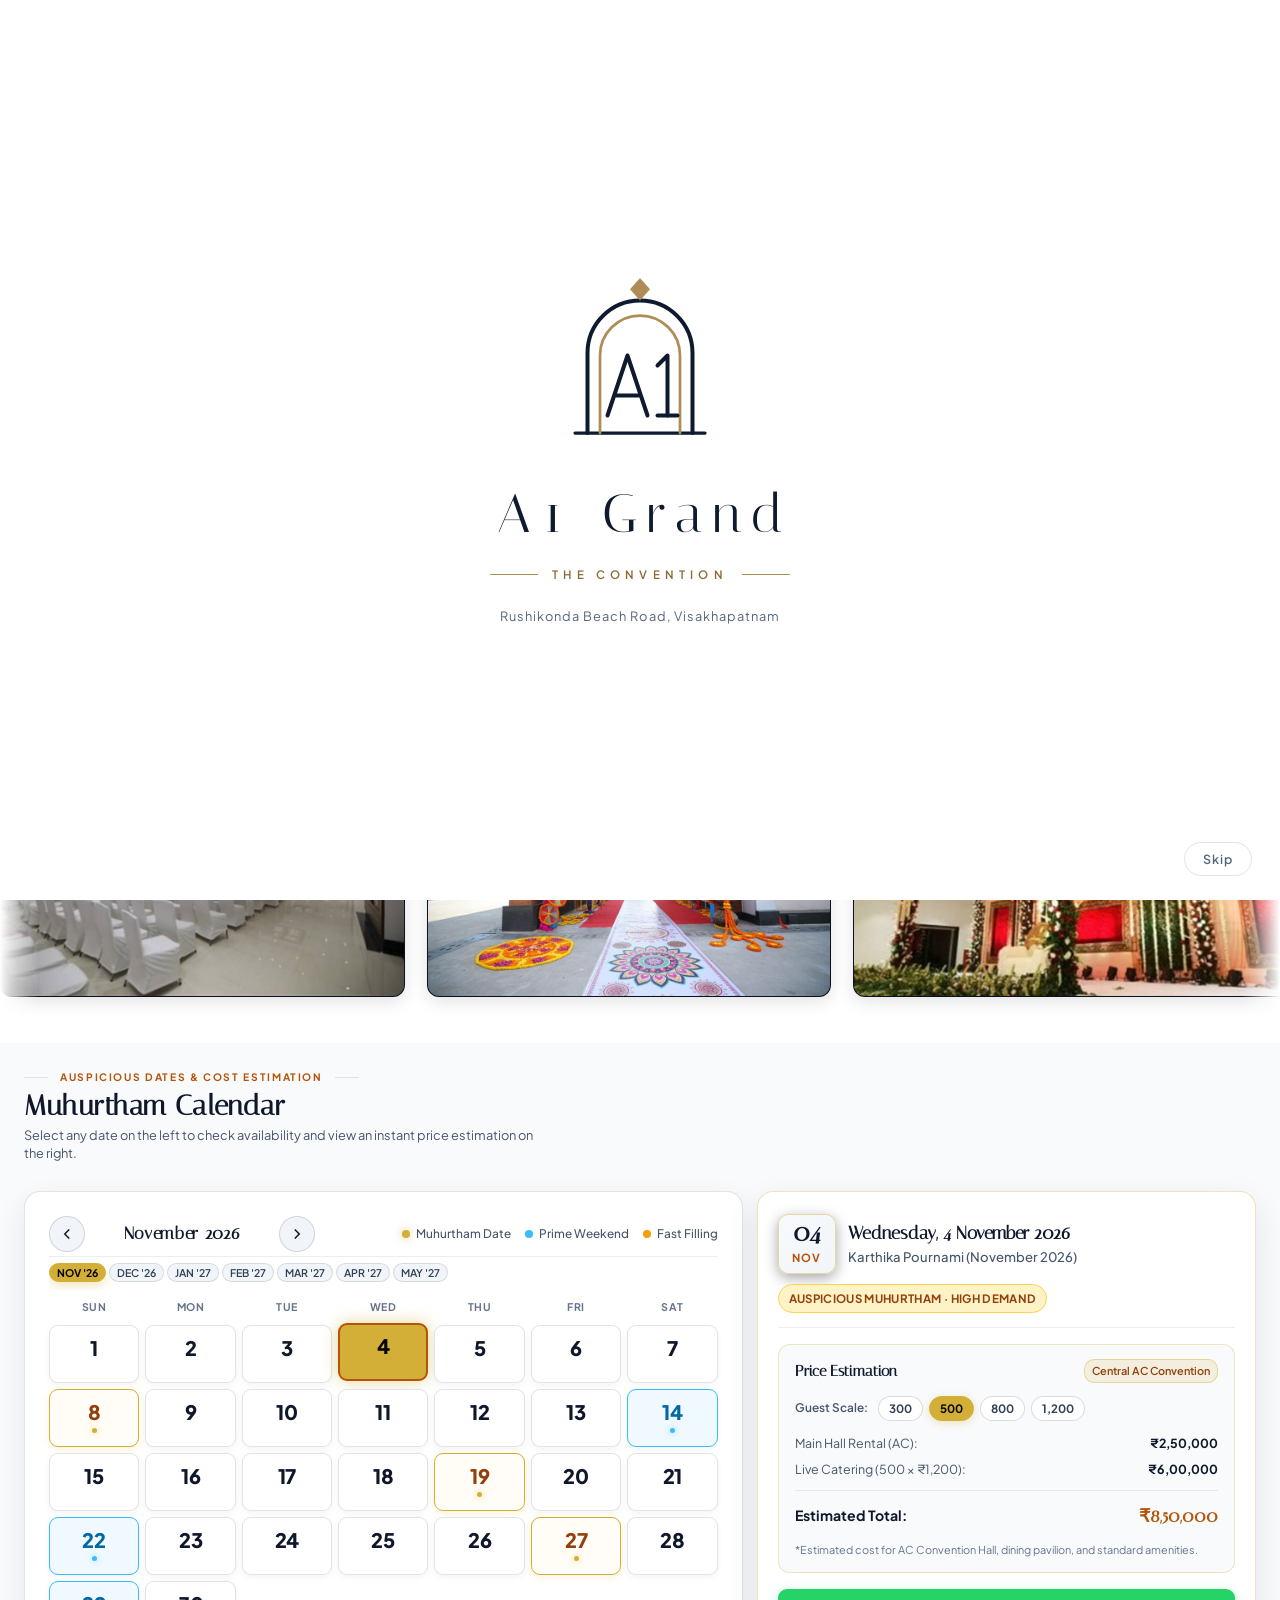
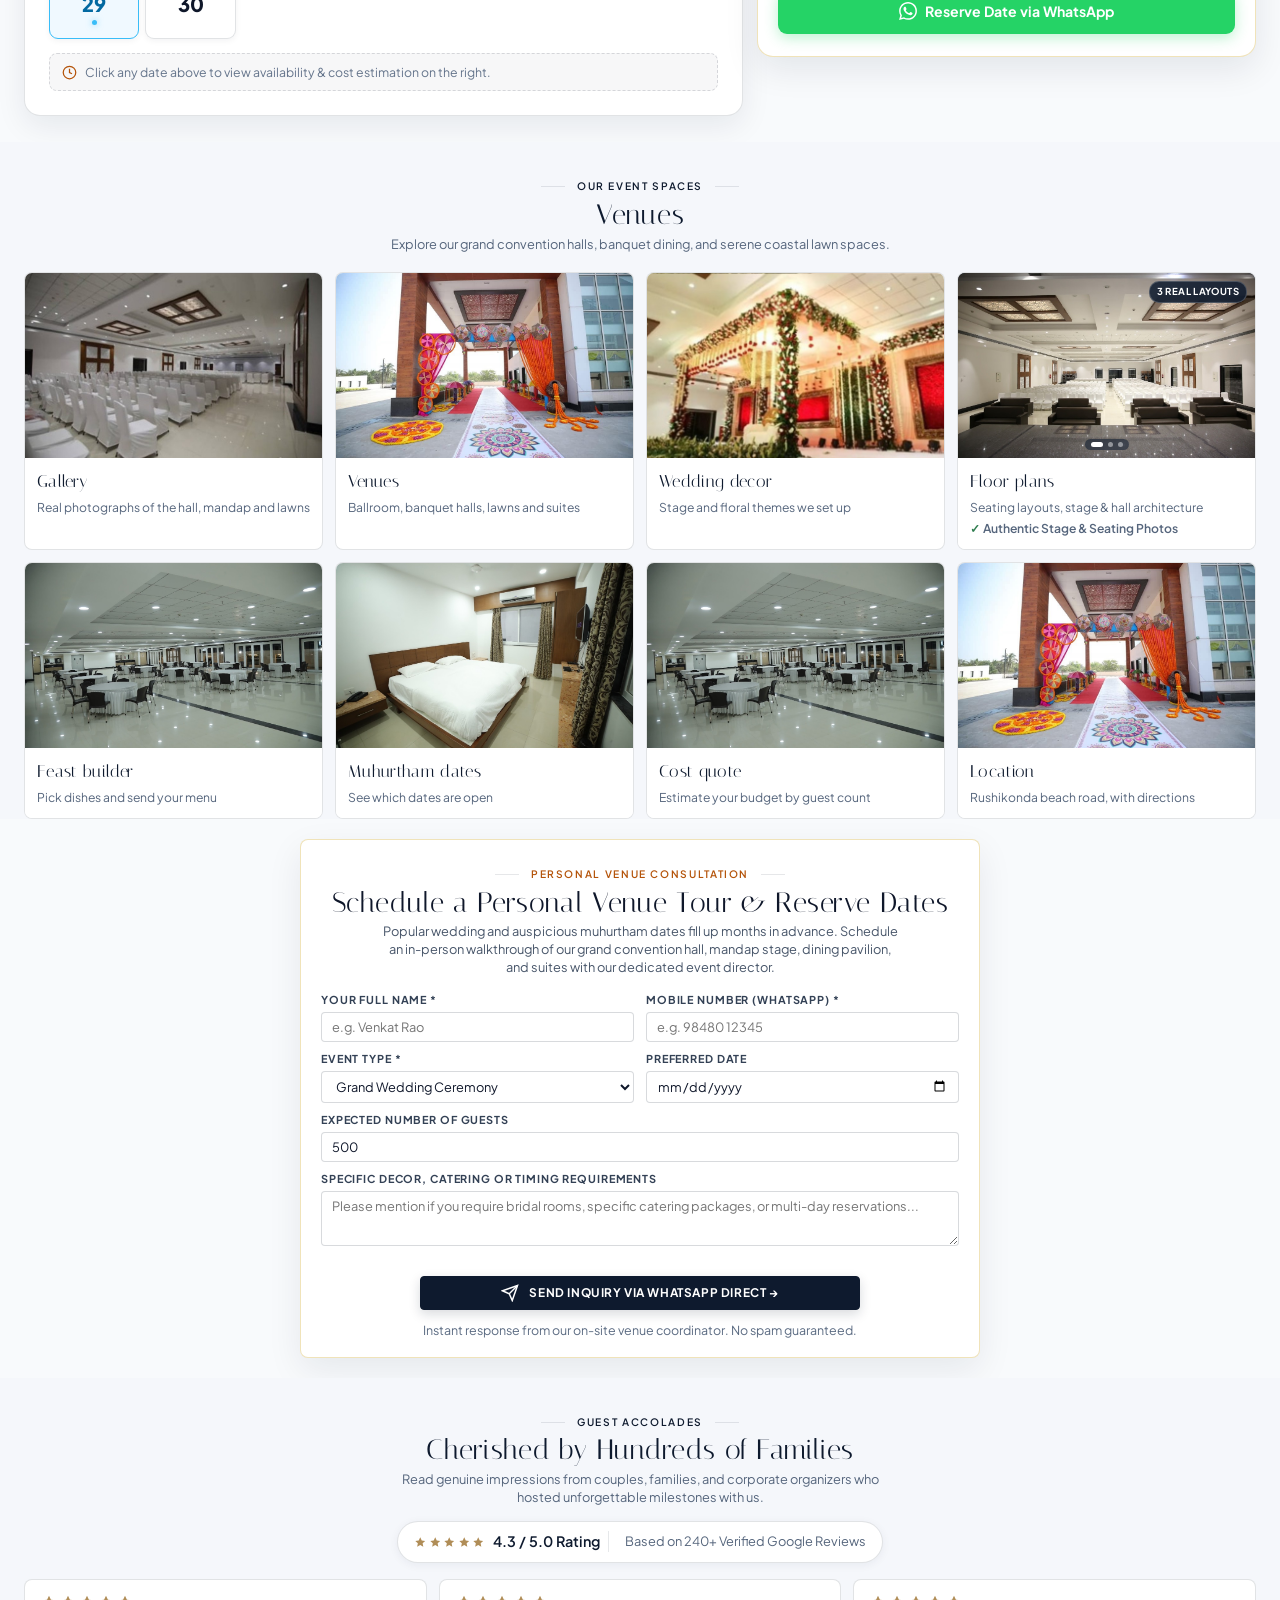
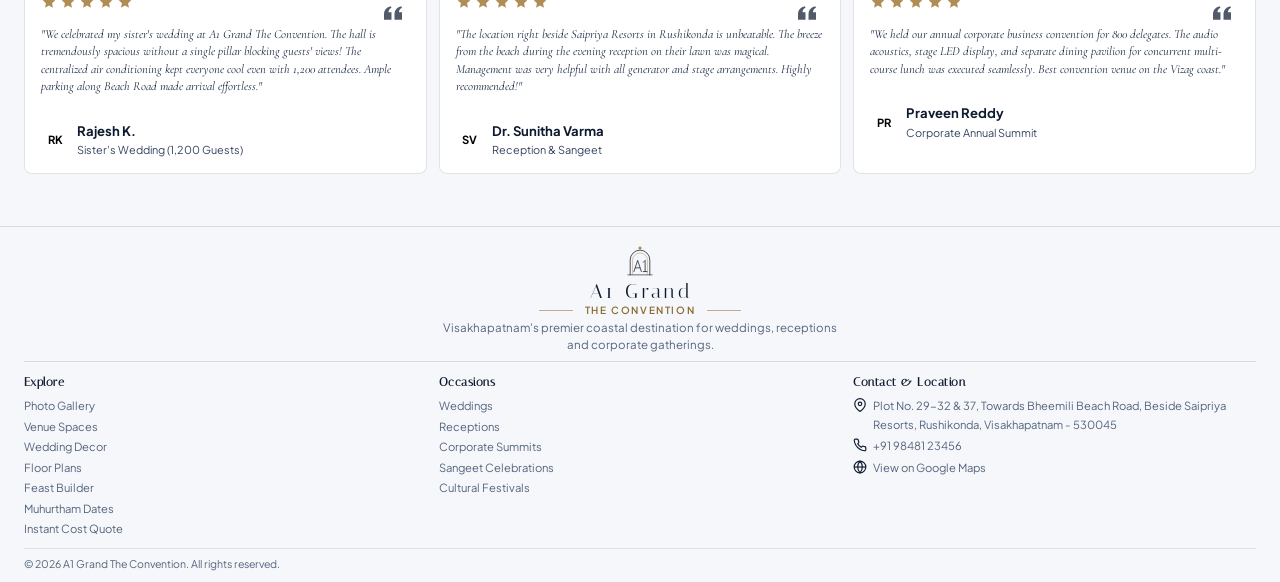
==== commit b703cee8: "refactor: overhaul UI styling with luxury black, white, and navy theme and update navigation links a" ====
--- a/index.html
+++ b/index.html
@@ -120,19 +120,17 @@
           <svg width="14" height="14" viewBox="0 0 24 24" fill="none" stroke="currentColor" stroke-width="2"><path d="M21 15v4a2 2 0 0 1-2 2H5a2 2 0 0 1-2-2v-4"></path><polyline points="7 10 12 15 17 10"></polyline><line x1="12" y1="15" x2="12" y2="3"></line></svg>
           Brochure
         </button>
-        <a href="contact.html" class="btn btn-gold btn-sm">Reserve Date</a>
+        <a href="#contact" class="btn btn-gold btn-sm">Reserve Date</a>
       </div>
       <nav class="nav-menu" id="navMenu" aria-label="Main">
         <a href="index.html" class="nav-link active" aria-current="page">Home</a>
         
-        <a href="venues.html" class="nav-link">Venues</a>
         <a href="decor.html" class="nav-link">Decor</a>
         <a href="floorplan.html" class="nav-link">Floor Plans</a>
         <a href="catering.html" class="nav-link">Catering</a>
-        <a href="calendar.html" class="nav-link">Dates</a>
         <a href="calculator.html" class="nav-link">Cost Quote</a>
         <a href="location.html" class="nav-link">Location</a>
-        <a href="contact.html" class="nav-link">Contact</a>
+        <a href="#contact" class="nav-link">Contact</a>
       </nav>
     </div>
   </header>
@@ -250,290 +248,442 @@
   </section>
 
 
-  <!-- Home Page Continuous Flowing Slideshow Gallery Section -->
+  <!-- Home Page Continuous Flowing Slideshow Gallery Section (Raw Photos Only) -->
   <section class="home-gallery-section" id="gallery">
     <div class="container">
       <div class="home-gallery-controls-row">
         <div class="home-gallery-header-left">
           <span class="section-label">Authentic Visual Showcase</span>
           <h2 class="section-title">Gallery</h2>
-          <p class="section-subtitle">Real verified venue photographs of A1 Grand Convention Hall, Mandapam, Suites &amp; Dining. Hover cursor to pause the flow · Tap any photo to inspect in full HD.</p>
         </div>
         <div class="home-gallery-hint">
           <svg width="15" height="15" viewBox="0 0 24 24" fill="none" stroke="currentColor" stroke-width="2"><circle cx="12" cy="12" r="10"></circle><polyline points="12 6 12 12 16 14"></polyline></svg>
-          <span>Hover to pause · Click photo to pop up</span>
-        </div>
-      </div>
-    </div>
-
-    <!-- Infinite Continuous Slideshow Moving Left-to-Right -->
+          <span>Hover cursor to pause &middot; Click any photo to view full</span>
+        </div>
+      </div>
+    </div>
+
+    <!-- Infinite Continuous Slideshow Moving Left-to-Right (Pure Raw Photos) -->
     <div class="home-gallery-marquee-wrap" id="homeGalleryContainer">
       <div class="home-gallery-flow-track" id="homeGalleryTrack">
-        <div class="home-flow-card" onclick="openLightboxByIndex(1)" title="Click to view enlarged photo">
-          <div class="home-flow-img-box">
-            <img src="assets/images/real_convention_hall_hd.jpg" alt="Main Convention Hall Interior" loading="lazy">
-            <div class="home-flow-badge-strip">
-              <span class="home-flow-badge badge-authentic">Original Venue Photo</span>
-              <span class="home-flow-badge">Convention Hall</span>
-            </div>
-            <div class="home-flow-zoom-icon">
-              <svg width="22" height="22" viewBox="0 0 24 24" fill="none" stroke="currentColor" stroke-width="2"><circle cx="11" cy="11" r="8"></circle><line x1="21" y1="21" x2="16.65" y2="16.65"></line><line x1="11" y1="8" x2="11" y2="14"></line><line x1="8" y1="11" x2="14" y2="11"></line></svg>
+        <div class="home-raw-photo" onclick="openLightboxByIndex(1)" title="Click to view full photo">
+          <img src="assets/images/real_convention_hall_hd.jpg" alt="Main Convention Hall Interior" loading="lazy">
+        </div>
+        <div class="home-raw-photo" onclick="openLightboxByIndex(2)" title="Click to view full photo">
+          <img src="assets/images/grand_entrance_portico_authentic.jpg" alt="Grand Entrance Portico & Facade" loading="lazy">
+        </div>
+        <div class="home-raw-photo" onclick="openLightboxByIndex(3)" title="Click to view full photo">
+          <img src="assets/images/real_wedding_mandap_authentic.jpg?v=3" alt="Royal Wedding Mandap & Stage" loading="lazy">
+        </div>
+        <div class="home-raw-photo" onclick="openLightboxByIndex(4)" title="Click to view full photo">
+          <img src="assets/images/banquet_dining_authentic.jpg" alt="Gourmet Live Spread & Banqueting" loading="lazy">
+        </div>
+        <div class="home-raw-photo" onclick="openLightboxByIndex(6)" title="Click to view full photo">
+          <img src="assets/images/bridal_suite_authentic.jpg" alt="Luxury Presidential Bridal Suite" loading="lazy">
+        </div>
+        <div class="home-raw-photo" onclick="openLightboxByIndex(8)" title="Click to view full photo">
+          <img src="assets/images/floorplan_theater_seating_layout.jpg" alt="Main Hall Theater Seating Layout" loading="lazy">
+        </div>
+        <div class="home-raw-photo" onclick="openLightboxByIndex(9)" title="Click to view full photo">
+          <img src="assets/images/floorplan_wide_perspective_hall.jpg" alt="Grand Stage & Hall Perspective" loading="lazy">
+        </div>
+        <div class="home-raw-photo" onclick="openLightboxByIndex(10)" title="Click to view full photo">
+          <img src="assets/images/floorplan_stage_mandap_authentic.jpg" alt="Authentic Kalyana Mandapam Stage" loading="lazy">
+        </div>
+        <div class="home-raw-photo" onclick="openLightboxByIndex(11)" title="Click to view full photo">
+          <img src="assets/images/glass_elevator_staircase_authentic.jpg" alt="Glass Elevator & Modern Marble Staircase" loading="lazy">
+        </div>
+        <div class="home-raw-photo" onclick="openLightboxByIndex(12)" title="Click to view full photo">
+          <img src="assets/images/floral_entrance_portal_authentic.jpg" alt="Traditional Floral Entrance Portal & Festive Decor" loading="lazy">
+        </div>
+        <div class="home-raw-photo" onclick="openLightboxByIndex(13)" title="Click to view full photo">
+          <img src="assets/images/building_exterior_night_authentic.jpg" alt="A1 Grand The Convention - Night Illumination" loading="lazy">
+        </div>
+        <div class="home-raw-photo" onclick="openLightboxByIndex(14)" title="Click to view full photo">
+          <img src="assets/images/complex_wide_facade_authentic.jpg" alt="A1 Grand Landmark Convention Complex & Boulevard" loading="lazy">
+        </div>
+        <div class="home-raw-photo" onclick="openLightboxByIndex(15)" title="Click to view full photo">
+          <img src="assets/images/suite_wing_exterior_authentic.jpg" alt="Presidential Guest Wing & Private Entrance" loading="lazy">
+        </div>
+        <div class="home-raw-photo" onclick="openLightboxByIndex(1)" title="Click to view full photo">
+          <img src="assets/images/real_convention_hall_hd.jpg" alt="Main Convention Hall Interior" loading="lazy">
+        </div>
+        <div class="home-raw-photo" onclick="openLightboxByIndex(2)" title="Click to view full photo">
+          <img src="assets/images/grand_entrance_portico_authentic.jpg" alt="Grand Entrance Portico & Facade" loading="lazy">
+        </div>
+        <div class="home-raw-photo" onclick="openLightboxByIndex(3)" title="Click to view full photo">
+          <img src="assets/images/real_wedding_mandap_authentic.jpg?v=3" alt="Royal Wedding Mandap & Stage" loading="lazy">
+        </div>
+        <div class="home-raw-photo" onclick="openLightboxByIndex(4)" title="Click to view full photo">
+          <img src="assets/images/banquet_dining_authentic.jpg" alt="Gourmet Live Spread & Banqueting" loading="lazy">
+        </div>
+        <div class="home-raw-photo" onclick="openLightboxByIndex(6)" title="Click to view full photo">
+          <img src="assets/images/bridal_suite_authentic.jpg" alt="Luxury Presidential Bridal Suite" loading="lazy">
+        </div>
+        <div class="home-raw-photo" onclick="openLightboxByIndex(8)" title="Click to view full photo">
+          <img src="assets/images/floorplan_theater_seating_layout.jpg" alt="Main Hall Theater Seating Layout" loading="lazy">
+        </div>
+        <div class="home-raw-photo" onclick="openLightboxByIndex(9)" title="Click to view full photo">
+          <img src="assets/images/floorplan_wide_perspective_hall.jpg" alt="Grand Stage & Hall Perspective" loading="lazy">
+        </div>
+        <div class="home-raw-photo" onclick="openLightboxByIndex(10)" title="Click to view full photo">
+          <img src="assets/images/floorplan_stage_mandap_authentic.jpg" alt="Authentic Kalyana Mandapam Stage" loading="lazy">
+        </div>
+        <div class="home-raw-photo" onclick="openLightboxByIndex(11)" title="Click to view full photo">
+          <img src="assets/images/glass_elevator_staircase_authentic.jpg" alt="Glass Elevator & Modern Marble Staircase" loading="lazy">
+        </div>
+        <div class="home-raw-photo" onclick="openLightboxByIndex(12)" title="Click to view full photo">
+          <img src="assets/images/floral_entrance_portal_authentic.jpg" alt="Traditional Floral Entrance Portal & Festive Decor" loading="lazy">
+        </div>
+        <div class="home-raw-photo" onclick="openLightboxByIndex(13)" title="Click to view full photo">
+          <img src="assets/images/building_exterior_night_authentic.jpg" alt="A1 Grand The Convention - Night Illumination" loading="lazy">
+        </div>
+        <div class="home-raw-photo" onclick="openLightboxByIndex(14)" title="Click to view full photo">
+          <img src="assets/images/complex_wide_facade_authentic.jpg" alt="A1 Grand Landmark Convention Complex & Boulevard" loading="lazy">
+        </div>
+        <div class="home-raw-photo" onclick="openLightboxByIndex(15)" title="Click to view full photo">
+          <img src="assets/images/suite_wing_exterior_authentic.jpg" alt="Presidential Guest Wing & Private Entrance" loading="lazy">
+        </div>
+      </div>
+    </div>
+  </section>
+
+<!-- Auspicious Muhurtham Dates & Availability Calendar Section -->
+  <section class="home-calendar-section" id="calendar">
+    <div class="container">
+      <div class="home-calendar-header-left">
+        <span class="section-label">Auspicious Dates &amp; Cost Estimation</span>
+        <h2 class="section-title">Muhurtham Calendar</h2>
+        <p class="section-subtitle">Select any date on the left to check availability and view an instant price estimation on the right.</p>
+      </div>
+
+      <!-- 2-Column Split: Calendar at Left, Minimalist Info & Pricing at Right -->
+      <div class="cal-split-layout">
+        
+        <!-- LEFT COLUMN: Minimalist High-Contrast Calendar -->
+        <div class="cal-left-pane">
+          <div class="cal-card-wrapper">
+
+            <div class="cal-header-bar">
+              <div class="cal-month-nav">
+                <button class="cal-nav-btn" id="calPrevBtn" aria-label="Previous Month">
+                  <svg width="18" height="18" viewBox="0 0 24 24" fill="none" stroke="currentColor" stroke-width="2"><polyline points="15 18 9 12 15 6"></polyline></svg>
+                </button>
+                <h3 class="cal-current-month" id="calMonthTitle">November 2026</h3>
+                <button class="cal-nav-btn" id="calNextBtn" aria-label="Next Month">
+                  <svg width="18" height="18" viewBox="0 0 24 24" fill="none" stroke="currentColor" stroke-width="2"><polyline points="9 18 15 12 9 6"></polyline></svg>
+                </button>
+              </div>
+
+              <div class="cal-legend">
+                <div class="legend-item">
+                  <span class="legend-dot muhurtham"></span>
+                  <span>Muhurtham Date</span>
+                </div>
+                <div class="legend-item">
+                  <span class="legend-dot available"></span>
+                  <span>Prime Weekend</span>
+                </div>
+                <div class="legend-item">
+                  <span class="legend-dot filling"></span>
+                  <span>Fast Filling</span>
+                </div>
+              </div>
+            </div>
+
+            <!-- Month Quick Jump Selector -->
+            <div class="cal-month-pills" id="calMonthPills">
+              <button type="button" class="cal-month-pill active" data-idx="0" onclick="switchMuhurthamMonth(0)">NOV '26</button>
+              <button type="button" class="cal-month-pill" data-idx="1" onclick="switchMuhurthamMonth(1)">DEC '26</button>
+              <button type="button" class="cal-month-pill" data-idx="2" onclick="switchMuhurthamMonth(2)">JAN '27</button>
+              <button type="button" class="cal-month-pill" data-idx="3" onclick="switchMuhurthamMonth(3)">FEB '27</button>
+              <button type="button" class="cal-month-pill" data-idx="4" onclick="switchMuhurthamMonth(4)">MAR '27</button>
+              <button type="button" class="cal-month-pill" data-idx="5" onclick="switchMuhurthamMonth(5)">APR '27</button>
+              <button type="button" class="cal-month-pill" data-idx="6" onclick="switchMuhurthamMonth(6)">MAY '27</button>
+            </div>
+
+            <!-- Days of Week Header -->
+            <div class="calendar-grid cal-days-head" style="margin-bottom: 8px;">
+              <div class="cal-day-name">Sun</div>
+              <div class="cal-day-name">Mon</div>
+              <div class="cal-day-name">Tue</div>
+              <div class="cal-day-name">Wed</div>
+              <div class="cal-day-name">Thu</div>
+              <div class="cal-day-name">Fri</div>
+              <div class="cal-day-name">Sat</div>
+            </div>
+
+            <!-- Calendar Dates Grid with High-Contrast Numbers -->
+            <div class="calendar-grid" id="calendarGridDates">
+              <div class="cal-date-cell" data-day="1" onclick="selectCalendarDate(1)" title="1 November 2026">
+                <span class="cal-num">1</span>
+                <div class="cal-status-row">
+                  
+                </div>
+              </div>
+              <div class="cal-date-cell" data-day="2" onclick="selectCalendarDate(2)" title="2 November 2026">
+                <span class="cal-num">2</span>
+                <div class="cal-status-row">
+                  
+                </div>
+              </div>
+              <div class="cal-date-cell" data-day="3" onclick="selectCalendarDate(3)" title="3 November 2026">
+                <span class="cal-num">3</span>
+                <div class="cal-status-row">
+                  
+                </div>
+              </div>
+              <div class="cal-date-cell muhurtham selected" data-day="4" onclick="selectCalendarDate(4)" title="Karthika Pournami Vivaha Muhurtham">
+                <span class="cal-num">4</span>
+                <div class="cal-status-row">
+                  <span class="cal-status-dot muhurtham"></span>
+                </div>
+              </div>
+              <div class="cal-date-cell" data-day="5" onclick="selectCalendarDate(5)" title="5 November 2026">
+                <span class="cal-num">5</span>
+                <div class="cal-status-row">
+                  
+                </div>
+              </div>
+              <div class="cal-date-cell" data-day="6" onclick="selectCalendarDate(6)" title="6 November 2026">
+                <span class="cal-num">6</span>
+                <div class="cal-status-row">
+                  
+                </div>
+              </div>
+              <div class="cal-date-cell" data-day="7" onclick="selectCalendarDate(7)" title="7 November 2026">
+                <span class="cal-num">7</span>
+                <div class="cal-status-row">
+                  
+                </div>
+              </div>
+              <div class="cal-date-cell muhurtham" data-day="8" onclick="selectCalendarDate(8)" title="Vivaha Muhurtham">
+                <span class="cal-num">8</span>
+                <div class="cal-status-row">
+                  <span class="cal-status-dot muhurtham"></span>
+                </div>
+              </div>
+              <div class="cal-date-cell" data-day="9" onclick="selectCalendarDate(9)" title="9 November 2026">
+                <span class="cal-num">9</span>
+                <div class="cal-status-row">
+                  
+                </div>
+              </div>
+              <div class="cal-date-cell" data-day="10" onclick="selectCalendarDate(10)" title="10 November 2026">
+                <span class="cal-num">10</span>
+                <div class="cal-status-row">
+                  
+                </div>
+              </div>
+              <div class="cal-date-cell" data-day="11" onclick="selectCalendarDate(11)" title="11 November 2026">
+                <span class="cal-num">11</span>
+                <div class="cal-status-row">
+                  
+                </div>
+              </div>
+              <div class="cal-date-cell" data-day="12" onclick="selectCalendarDate(12)" title="12 November 2026">
+                <span class="cal-num">12</span>
+                <div class="cal-status-row">
+                  
+                </div>
+              </div>
+              <div class="cal-date-cell" data-day="13" onclick="selectCalendarDate(13)" title="13 November 2026">
+                <span class="cal-num">13</span>
+                <div class="cal-status-row">
+                  
+                </div>
+              </div>
+              <div class="cal-date-cell available" data-day="14" onclick="selectCalendarDate(14)" title="Prime Weekend Slot">
+                <span class="cal-num">14</span>
+                <div class="cal-status-row">
+                  <span class="cal-status-dot available"></span>
+                </div>
+              </div>
+              <div class="cal-date-cell" data-day="15" onclick="selectCalendarDate(15)" title="15 November 2026">
+                <span class="cal-num">15</span>
+                <div class="cal-status-row">
+                  
+                </div>
+              </div>
+              <div class="cal-date-cell" data-day="16" onclick="selectCalendarDate(16)" title="16 November 2026">
+                <span class="cal-num">16</span>
+                <div class="cal-status-row">
+                  
+                </div>
+              </div>
+              <div class="cal-date-cell" data-day="17" onclick="selectCalendarDate(17)" title="17 November 2026">
+                <span class="cal-num">17</span>
+                <div class="cal-status-row">
+                  
+                </div>
+              </div>
+              <div class="cal-date-cell" data-day="18" onclick="selectCalendarDate(18)" title="18 November 2026">
+                <span class="cal-num">18</span>
+                <div class="cal-status-row">
+                  
+                </div>
+              </div>
+              <div class="cal-date-cell muhurtham" data-day="19" onclick="selectCalendarDate(19)" title="Grand Vivaha Lagna">
+                <span class="cal-num">19</span>
+                <div class="cal-status-row">
+                  <span class="cal-status-dot muhurtham"></span>
+                </div>
+              </div>
+              <div class="cal-date-cell" data-day="20" onclick="selectCalendarDate(20)" title="20 November 2026">
+                <span class="cal-num">20</span>
+                <div class="cal-status-row">
+                  
+                </div>
+              </div>
+              <div class="cal-date-cell" data-day="21" onclick="selectCalendarDate(21)" title="21 November 2026">
+                <span class="cal-num">21</span>
+                <div class="cal-status-row">
+                  
+                </div>
+              </div>
+              <div class="cal-date-cell available" data-day="22" onclick="selectCalendarDate(22)" title="Sunday Reception Slot">
+                <span class="cal-num">22</span>
+                <div class="cal-status-row">
+                  <span class="cal-status-dot available"></span>
+                </div>
+              </div>
+              <div class="cal-date-cell" data-day="23" onclick="selectCalendarDate(23)" title="23 November 2026">
+                <span class="cal-num">23</span>
+                <div class="cal-status-row">
+                  
+                </div>
+              </div>
+              <div class="cal-date-cell" data-day="24" onclick="selectCalendarDate(24)" title="24 November 2026">
+                <span class="cal-num">24</span>
+                <div class="cal-status-row">
+                  
+                </div>
+              </div>
+              <div class="cal-date-cell" data-day="25" onclick="selectCalendarDate(25)" title="25 November 2026">
+                <span class="cal-num">25</span>
+                <div class="cal-status-row">
+                  
+                </div>
+              </div>
+              <div class="cal-date-cell" data-day="26" onclick="selectCalendarDate(26)" title="26 November 2026">
+                <span class="cal-num">26</span>
+                <div class="cal-status-row">
+                  
+                </div>
+              </div>
+              <div class="cal-date-cell muhurtham" data-day="27" onclick="selectCalendarDate(27)" title="Shubha Vivaha">
+                <span class="cal-num">27</span>
+                <div class="cal-status-row">
+                  <span class="cal-status-dot muhurtham"></span>
+                </div>
+              </div>
+              <div class="cal-date-cell" data-day="28" onclick="selectCalendarDate(28)" title="28 November 2026">
+                <span class="cal-num">28</span>
+                <div class="cal-status-row">
+                  
+                </div>
+              </div>
+              <div class="cal-date-cell available" data-day="29" onclick="selectCalendarDate(29)" title="Sangeet & Party Slot">
+                <span class="cal-num">29</span>
+                <div class="cal-status-row">
+                  <span class="cal-status-dot available"></span>
+                </div>
+              </div>
+              <div class="cal-date-cell" data-day="30" onclick="selectCalendarDate(30)" title="30 November 2026">
+                <span class="cal-num">30</span>
+                <div class="cal-status-row">
+                  
+                </div>
+              </div>
+            </div>
+
+            <div class="cal-tap-hint">
+              <svg width="15" height="15" viewBox="0 0 24 24" fill="none" stroke="currentColor" stroke-width="2"><circle cx="12" cy="12" r="10"></circle><polyline points="12 6 12 12 16 14"></polyline></svg>
+              <span>Click any date above to view availability &amp; cost estimation on the right.</span>
             </div>
           </div>
-          <div class="home-flow-content">
-            <h4 class="home-flow-title">Main Convention Hall Interior</h4>
-            <p class="home-flow-desc">Authentic view featuring coffered acoustic ceiling, reflective Italian flooring, and banquet seating setup.</p>
+        </div>
+
+        <!-- RIGHT COLUMN: Minimalist Date Info, Availability & Price Estimation -->
+        <div class="cal-right-pane" id="calInfoPanel">
+          <div class="cal-info-card">
+
+            <!-- Selected Date & Title -->
+            <div class="cal-info-header">
+              <div class="cal-info-top-row">
+                <div class="cal-info-date-badge">
+                  <span class="cal-info-date-day" id="selectedDateDay">04</span>
+                  <span class="cal-info-date-month" id="selectedDateMonth">NOV</span>
+                </div>
+                <div class="cal-info-heading-wrap">
+                  <h3 class="cal-info-full-date" id="selectedDateFull">Wednesday, 4 November 2026</h3>
+                  <div class="cal-info-event-title" id="selectedDateEventTitle">Karthika Pournami Vivaha Muhurtham</div>
+                </div>
+              </div>
+              <div class="cal-status-badge-wrap" style="margin-top: 10px;">
+                <span class="cal-minimal-badge muhurtham" id="selectedDateTypeBadge">Auspicious Muhurtham &middot; High Demand</span>
+              </div>
+            </div>
+
+            <!-- Price Estimation Block -->
+            <div class="cal-price-estimate-box">
+              <div class="cal-price-head">
+                <span class="price-estimate-title">Price Estimation</span>
+                <span class="price-calc-badge" id="estBaseRateNote">Central AC Convention</span>
+              </div>
+
+              <!-- Guest Scale Selector -->
+              <div class="cal-guest-pills-row">
+                <span class="cal-guest-label">Guest Scale:</span>
+                <div class="cal-guest-chips" id="calGuestChips">
+                  <button type="button" class="guest-chip" data-guests="300" onclick="setCalendarGuests(300)">300</button>
+                  <button type="button" class="guest-chip active" data-guests="500" onclick="setCalendarGuests(500)">500</button>
+                  <button type="button" class="guest-chip" data-guests="800" onclick="setCalendarGuests(800)">800</button>
+                  <button type="button" class="guest-chip" data-guests="1200" onclick="setCalendarGuests(1200)">1,200</button>
+                </div>
+              </div>
+
+              <!-- Breakdown Lines -->
+              <div class="cal-price-breakdown">
+                <div class="price-row">
+                  <span>Main Hall Rental (AC):</span>
+                  <span class="price-item-val" id="estHallRent">&#8377;2,50,000</span>
+                </div>
+                <div class="price-row">
+                  <span>Live Catering (<span id="estGuestCountLabel">500</span> &times; &#8377;1,200):</span>
+                  <span class="price-item-val" id="estCateringCost">&#8377;6,00,000</span>
+                </div>
+                <div class="price-divider"></div>
+                <div class="price-total-row">
+                  <span>Estimated Total:</span>
+                  <span class="price-total-val" id="estTotalPackage">&#8377;8,50,000</span>
+                </div>
+              </div>
+              <p class="cal-price-disclaimer">*Estimated cost for AC Convention Hall, dining pavilion, and standard amenities.</p>
+            </div>
+
+            <!-- Minimalist Action CTA -->
+            <div class="cal-action-box">
+              <a href="https://api.whatsapp.com/send?phone=919848123456&text=Hello%20A1%20Grand%2C%20I%20would%20like%20to%20check%20availability%20and%20reserve%20for%204%20November%202026%20(Estimated%20500%20Guests)." 
+                 target="_blank" rel="noopener noreferrer" class="btn-whatsapp-minimal" id="calWhatsAppBtn">
+                <svg width="18" height="18" viewBox="0 0 24 24" fill="currentColor"><path d="M.057 24l1.687-6.163c-1.041-1.804-1.588-3.849-1.587-5.946.003-6.556 5.338-11.891 11.893-11.891 3.181.001 6.167 1.24 8.413 3.488 2.245 2.248 3.481 5.236 3.48 8.414-.003 6.557-5.338 11.892-11.893 11.892-1.99-.001-3.951-.5-5.688-1.448l-6.305 1.654zm6.597-3.807c1.676.995 3.276 1.591 5.392 1.592 5.448 0 9.886-4.434 9.889-9.885.002-5.462-4.415-9.89-9.881-9.892-5.452 0-9.887 4.434-9.889 9.884-.001 2.225.651 3.891 1.746 5.634l-.999 3.648 3.742-.981zm11.387-5.464c-.074-.124-.272-.198-.57-.347-.297-.149-1.758-.868-2.031-.967-.272-.099-.47-.149-.669.149-.198.297-.768.967-.941 1.165-.173.198-.347.223-.644.074-.297-.149-1.255-.462-2.39-1.475-.883-.788-1.48-1.761-1.653-2.059-.173-.297-.018-.458.13-.606.134-.133.297-.347.446-.521.151-.172.2-.296.3-.495.099-.198.05-.372-.025-.521-.075-.148-.669-1.611-.916-2.206-.242-.579-.487-.501-.669-.51l-.57-.01c-.198 0-.52.074-.792.372s-1.04 1.016-1.04 2.479 1.065 2.876 1.213 3.074c.149.198 2.095 3.2 5.076 4.487.709.306 1.263.489 1.694.626.712.226 1.36.194 1.872.118.571-.085 1.758-.719 2.006-1.413.248-.695.248-1.29.173-1.414z"/></svg>
+                <span>Reserve Date via WhatsApp</span>
+              </a>
+            </div>
+
           </div>
         </div>
-        <div class="home-flow-card" onclick="openLightboxByIndex(2)" title="Click to view enlarged photo">
-          <div class="home-flow-img-box">
-            <img src="assets/images/grand_entrance_portico_authentic.jpg" alt="Grand Entrance Portico & Facade" loading="lazy">
-            <div class="home-flow-badge-strip">
-              <span class="home-flow-badge badge-authentic">Original Venue Photo</span>
-              <span class="home-flow-badge">Portico & Driveway</span>
-            </div>
-            <div class="home-flow-zoom-icon">
-              <svg width="22" height="22" viewBox="0 0 24 24" fill="none" stroke="currentColor" stroke-width="2"><circle cx="11" cy="11" r="8"></circle><line x1="21" y1="21" x2="16.65" y2="16.65"></line><line x1="11" y1="8" x2="11" y2="14"></line><line x1="8" y1="11" x2="14" y2="11"></line></svg>
-            </div>
-          </div>
-          <div class="home-flow-content">
-            <h4 class="home-flow-title">Grand Entrance Portico & Facade</h4>
-            <p class="home-flow-desc">Towering wood-paneled pillars, covered arrival canopy, red carpet walkway, and modern glass facade.</p>
-          </div>
-        </div>
-        <div class="home-flow-card" onclick="openLightboxByIndex(3)" title="Click to view enlarged photo">
-          <div class="home-flow-img-box">
-            <img src="assets/images/real_wedding_mandap_authentic.jpg?v=3" alt="Royal Wedding Mandap & Stage" loading="lazy">
-            <div class="home-flow-badge-strip">
-              <span class="home-flow-badge badge-authentic">Original Venue Photo</span>
-              <span class="home-flow-badge">Wedding Mandap</span>
-            </div>
-            <div class="home-flow-zoom-icon">
-              <svg width="22" height="22" viewBox="0 0 24 24" fill="none" stroke="currentColor" stroke-width="2"><circle cx="11" cy="11" r="8"></circle><line x1="21" y1="21" x2="16.65" y2="16.65"></line><line x1="11" y1="8" x2="11" y2="14"></line><line x1="8" y1="11" x2="14" y2="11"></line></svg>
-            </div>
-          </div>
-          <div class="home-flow-content">
-            <h4 class="home-flow-title">Royal Wedding Mandap & Stage</h4>
-            <p class="home-flow-desc">Authentic floral canopy pillars, crystal chandeliers, red velvet bridal seating, and stage illumination.</p>
-          </div>
-        </div>
-        <div class="home-flow-card" onclick="openLightboxByIndex(4)" title="Click to view enlarged photo">
-          <div class="home-flow-img-box">
-            <img src="assets/images/banquet_dining_authentic.jpg" alt="Gourmet Live Spread & Banqueting" loading="lazy">
-            <div class="home-flow-badge-strip">
-              <span class="home-flow-badge badge-authentic">Original Venue Photo</span>
-              <span class="home-flow-badge">Dining Pavilion</span>
-            </div>
-            <div class="home-flow-zoom-icon">
-              <svg width="22" height="22" viewBox="0 0 24 24" fill="none" stroke="currentColor" stroke-width="2"><circle cx="11" cy="11" r="8"></circle><line x1="21" y1="21" x2="16.65" y2="16.65"></line><line x1="11" y1="8" x2="11" y2="14"></line><line x1="8" y1="11" x2="14" y2="11"></line></svg>
-            </div>
-          </div>
-          <div class="home-flow-content">
-            <h4 class="home-flow-title">Gourmet Live Spread & Banqueting</h4>
-            <p class="home-flow-desc">Authentic AC banquet dining pavilion with round table setups, crisp linens, and 800+ dining capacity.</p>
-          </div>
-        </div>
-        <div class="home-flow-card" onclick="openLightboxByIndex(6)" title="Click to view enlarged photo">
-          <div class="home-flow-img-box">
-            <img src="assets/images/bridal_suite_authentic.jpg" alt="Luxury Presidential Bridal Suite" loading="lazy">
-            <div class="home-flow-badge-strip">
-              <span class="home-flow-badge badge-authentic">Original Venue Photo</span>
-              <span class="home-flow-badge">VIP Bridal Suite</span>
-            </div>
-            <div class="home-flow-zoom-icon">
-              <svg width="22" height="22" viewBox="0 0 24 24" fill="none" stroke="currentColor" stroke-width="2"><circle cx="11" cy="11" r="8"></circle><line x1="21" y1="21" x2="16.65" y2="16.65"></line><line x1="11" y1="8" x2="11" y2="14"></line><line x1="8" y1="11" x2="14" y2="11"></line></svg>
-            </div>
-          </div>
-          <div class="home-flow-content">
-            <h4 class="home-flow-title">Luxury Presidential Bridal Suite</h4>
-            <p class="home-flow-desc">Authentic air-conditioned bridal bedroom suite with double bed, attached private bath, and dressing amenities.</p>
-          </div>
-        </div>
-        <div class="home-flow-card" onclick="openLightboxByIndex(8)" title="Click to view enlarged photo">
-          <div class="home-flow-img-box">
-            <img src="assets/images/floorplan_theater_seating_layout.jpg" alt="Main Hall Theater Seating Layout" loading="lazy">
-            <div class="home-flow-badge-strip">
-              <span class="home-flow-badge badge-authentic">Original Venue Photo</span>
-              <span class="home-flow-badge">Seating Layout</span>
-            </div>
-            <div class="home-flow-zoom-icon">
-              <svg width="22" height="22" viewBox="0 0 24 24" fill="none" stroke="currentColor" stroke-width="2"><circle cx="11" cy="11" r="8"></circle><line x1="21" y1="21" x2="16.65" y2="16.65"></line><line x1="11" y1="8" x2="11" y2="14"></line><line x1="8" y1="11" x2="14" y2="11"></line></svg>
-            </div>
-          </div>
-          <div class="home-flow-content">
-            <h4 class="home-flow-title">Main Hall Theater Seating Layout</h4>
-            <p class="home-flow-desc">1,500 seated banquet layout with wide central procession aisle and pillar-free sightlines.</p>
-          </div>
-        </div>
-        <div class="home-flow-card" onclick="openLightboxByIndex(9)" title="Click to view enlarged photo">
-          <div class="home-flow-img-box">
-            <img src="assets/images/floorplan_wide_perspective_hall.jpg" alt="Grand Stage & Hall Perspective" loading="lazy">
-            <div class="home-flow-badge-strip">
-              <span class="home-flow-badge badge-authentic">Original Venue Photo</span>
-              <span class="home-flow-badge">Stage & Architecture</span>
-            </div>
-            <div class="home-flow-zoom-icon">
-              <svg width="22" height="22" viewBox="0 0 24 24" fill="none" stroke="currentColor" stroke-width="2"><circle cx="11" cy="11" r="8"></circle><line x1="21" y1="21" x2="16.65" y2="16.65"></line><line x1="11" y1="8" x2="11" y2="14"></line><line x1="8" y1="11" x2="14" y2="11"></line></svg>
-            </div>
-          </div>
-          <div class="home-flow-content">
-            <h4 class="home-flow-title">Grand Stage & Hall Perspective</h4>
-            <p class="home-flow-desc">Wide-angle perspective of the 60ft elevated stage and unobstructed 2,500-capacity convention hall.</p>
-          </div>
-        </div>
-        <div class="home-flow-card" onclick="openLightboxByIndex(10)" title="Click to view enlarged photo">
-          <div class="home-flow-img-box">
-            <img src="assets/images/floorplan_stage_mandap_authentic.jpg" alt="Authentic Kalyana Mandapam Stage" loading="lazy">
-            <div class="home-flow-badge-strip">
-              <span class="home-flow-badge badge-authentic">Original Venue Photo</span>
-              <span class="home-flow-badge">Stage Decor</span>
-            </div>
-            <div class="home-flow-zoom-icon">
-              <svg width="22" height="22" viewBox="0 0 24 24" fill="none" stroke="currentColor" stroke-width="2"><circle cx="11" cy="11" r="8"></circle><line x1="21" y1="21" x2="16.65" y2="16.65"></line><line x1="11" y1="8" x2="11" y2="14"></line><line x1="8" y1="11" x2="14" y2="11"></line></svg>
-            </div>
-          </div>
-          <div class="home-flow-content">
-            <h4 class="home-flow-title">Authentic Kalyana Mandapam Stage</h4>
-            <p class="home-flow-desc">Real wedding mandapam with tiered floral stage steps, royal settee, and traditional rangoli carpet.</p>
-          </div>
-        </div>
-        <div class="home-flow-card" onclick="openLightboxByIndex(1)" title="Click to view enlarged photo">
-          <div class="home-flow-img-box">
-            <img src="assets/images/real_convention_hall_hd.jpg" alt="Main Convention Hall Interior" loading="lazy">
-            <div class="home-flow-badge-strip">
-              <span class="home-flow-badge badge-authentic">Original Venue Photo</span>
-              <span class="home-flow-badge">Convention Hall</span>
-            </div>
-            <div class="home-flow-zoom-icon">
-              <svg width="22" height="22" viewBox="0 0 24 24" fill="none" stroke="currentColor" stroke-width="2"><circle cx="11" cy="11" r="8"></circle><line x1="21" y1="21" x2="16.65" y2="16.65"></line><line x1="11" y1="8" x2="11" y2="14"></line><line x1="8" y1="11" x2="14" y2="11"></line></svg>
-            </div>
-          </div>
-          <div class="home-flow-content">
-            <h4 class="home-flow-title">Main Convention Hall Interior</h4>
-            <p class="home-flow-desc">Authentic view featuring coffered acoustic ceiling, reflective Italian flooring, and banquet seating setup.</p>
-          </div>
-        </div>
-        <div class="home-flow-card" onclick="openLightboxByIndex(2)" title="Click to view enlarged photo">
-          <div class="home-flow-img-box">
-            <img src="assets/images/grand_entrance_portico_authentic.jpg" alt="Grand Entrance Portico & Facade" loading="lazy">
-            <div class="home-flow-badge-strip">
-              <span class="home-flow-badge badge-authentic">Original Venue Photo</span>
-              <span class="home-flow-badge">Portico & Driveway</span>
-            </div>
-            <div class="home-flow-zoom-icon">
-              <svg width="22" height="22" viewBox="0 0 24 24" fill="none" stroke="currentColor" stroke-width="2"><circle cx="11" cy="11" r="8"></circle><line x1="21" y1="21" x2="16.65" y2="16.65"></line><line x1="11" y1="8" x2="11" y2="14"></line><line x1="8" y1="11" x2="14" y2="11"></line></svg>
-            </div>
-          </div>
-          <div class="home-flow-content">
-            <h4 class="home-flow-title">Grand Entrance Portico & Facade</h4>
-            <p class="home-flow-desc">Towering wood-paneled pillars, covered arrival canopy, red carpet walkway, and modern glass facade.</p>
-          </div>
-        </div>
-        <div class="home-flow-card" onclick="openLightboxByIndex(3)" title="Click to view enlarged photo">
-          <div class="home-flow-img-box">
-            <img src="assets/images/real_wedding_mandap_authentic.jpg?v=3" alt="Royal Wedding Mandap & Stage" loading="lazy">
-            <div class="home-flow-badge-strip">
-              <span class="home-flow-badge badge-authentic">Original Venue Photo</span>
-              <span class="home-flow-badge">Wedding Mandap</span>
-            </div>
-            <div class="home-flow-zoom-icon">
-              <svg width="22" height="22" viewBox="0 0 24 24" fill="none" stroke="currentColor" stroke-width="2"><circle cx="11" cy="11" r="8"></circle><line x1="21" y1="21" x2="16.65" y2="16.65"></line><line x1="11" y1="8" x2="11" y2="14"></line><line x1="8" y1="11" x2="14" y2="11"></line></svg>
-            </div>
-          </div>
-          <div class="home-flow-content">
-            <h4 class="home-flow-title">Royal Wedding Mandap & Stage</h4>
-            <p class="home-flow-desc">Authentic floral canopy pillars, crystal chandeliers, red velvet bridal seating, and stage illumination.</p>
-          </div>
-        </div>
-        <div class="home-flow-card" onclick="openLightboxByIndex(4)" title="Click to view enlarged photo">
-          <div class="home-flow-img-box">
-            <img src="assets/images/banquet_dining_authentic.jpg" alt="Gourmet Live Spread & Banqueting" loading="lazy">
-            <div class="home-flow-badge-strip">
-              <span class="home-flow-badge badge-authentic">Original Venue Photo</span>
-              <span class="home-flow-badge">Dining Pavilion</span>
-            </div>
-            <div class="home-flow-zoom-icon">
-              <svg width="22" height="22" viewBox="0 0 24 24" fill="none" stroke="currentColor" stroke-width="2"><circle cx="11" cy="11" r="8"></circle><line x1="21" y1="21" x2="16.65" y2="16.65"></line><line x1="11" y1="8" x2="11" y2="14"></line><line x1="8" y1="11" x2="14" y2="11"></line></svg>
-            </div>
-          </div>
-          <div class="home-flow-content">
-            <h4 class="home-flow-title">Gourmet Live Spread & Banqueting</h4>
-            <p class="home-flow-desc">Authentic AC banquet dining pavilion with round table setups, crisp linens, and 800+ dining capacity.</p>
-          </div>
-        </div>
-        <div class="home-flow-card" onclick="openLightboxByIndex(6)" title="Click to view enlarged photo">
-          <div class="home-flow-img-box">
-            <img src="assets/images/bridal_suite_authentic.jpg" alt="Luxury Presidential Bridal Suite" loading="lazy">
-            <div class="home-flow-badge-strip">
-              <span class="home-flow-badge badge-authentic">Original Venue Photo</span>
-              <span class="home-flow-badge">VIP Bridal Suite</span>
-            </div>
-            <div class="home-flow-zoom-icon">
-              <svg width="22" height="22" viewBox="0 0 24 24" fill="none" stroke="currentColor" stroke-width="2"><circle cx="11" cy="11" r="8"></circle><line x1="21" y1="21" x2="16.65" y2="16.65"></line><line x1="11" y1="8" x2="11" y2="14"></line><line x1="8" y1="11" x2="14" y2="11"></line></svg>
-            </div>
-          </div>
-          <div class="home-flow-content">
-            <h4 class="home-flow-title">Luxury Presidential Bridal Suite</h4>
-            <p class="home-flow-desc">Authentic air-conditioned bridal bedroom suite with double bed, attached private bath, and dressing amenities.</p>
-          </div>
-        </div>
-        <div class="home-flow-card" onclick="openLightboxByIndex(8)" title="Click to view enlarged photo">
-          <div class="home-flow-img-box">
-            <img src="assets/images/floorplan_theater_seating_layout.jpg" alt="Main Hall Theater Seating Layout" loading="lazy">
-            <div class="home-flow-badge-strip">
-              <span class="home-flow-badge badge-authentic">Original Venue Photo</span>
-              <span class="home-flow-badge">Seating Layout</span>
-            </div>
-            <div class="home-flow-zoom-icon">
-              <svg width="22" height="22" viewBox="0 0 24 24" fill="none" stroke="currentColor" stroke-width="2"><circle cx="11" cy="11" r="8"></circle><line x1="21" y1="21" x2="16.65" y2="16.65"></line><line x1="11" y1="8" x2="11" y2="14"></line><line x1="8" y1="11" x2="14" y2="11"></line></svg>
-            </div>
-          </div>
-          <div class="home-flow-content">
-            <h4 class="home-flow-title">Main Hall Theater Seating Layout</h4>
-            <p class="home-flow-desc">1,500 seated banquet layout with wide central procession aisle and pillar-free sightlines.</p>
-          </div>
-        </div>
-        <div class="home-flow-card" onclick="openLightboxByIndex(9)" title="Click to view enlarged photo">
-          <div class="home-flow-img-box">
-            <img src="assets/images/floorplan_wide_perspective_hall.jpg" alt="Grand Stage & Hall Perspective" loading="lazy">
-            <div class="home-flow-badge-strip">
-              <span class="home-flow-badge badge-authentic">Original Venue Photo</span>
-              <span class="home-flow-badge">Stage & Architecture</span>
-            </div>
-            <div class="home-flow-zoom-icon">
-              <svg width="22" height="22" viewBox="0 0 24 24" fill="none" stroke="currentColor" stroke-width="2"><circle cx="11" cy="11" r="8"></circle><line x1="21" y1="21" x2="16.65" y2="16.65"></line><line x1="11" y1="8" x2="11" y2="14"></line><line x1="8" y1="11" x2="14" y2="11"></line></svg>
-            </div>
-          </div>
-          <div class="home-flow-content">
-            <h4 class="home-flow-title">Grand Stage & Hall Perspective</h4>
-            <p class="home-flow-desc">Wide-angle perspective of the 60ft elevated stage and unobstructed 2,500-capacity convention hall.</p>
-          </div>
-        </div>
-        <div class="home-flow-card" onclick="openLightboxByIndex(10)" title="Click to view enlarged photo">
-          <div class="home-flow-img-box">
-            <img src="assets/images/floorplan_stage_mandap_authentic.jpg" alt="Authentic Kalyana Mandapam Stage" loading="lazy">
-            <div class="home-flow-badge-strip">
-              <span class="home-flow-badge badge-authentic">Original Venue Photo</span>
-              <span class="home-flow-badge">Stage Decor</span>
-            </div>
-            <div class="home-flow-zoom-icon">
-              <svg width="22" height="22" viewBox="0 0 24 24" fill="none" stroke="currentColor" stroke-width="2"><circle cx="11" cy="11" r="8"></circle><line x1="21" y1="21" x2="16.65" y2="16.65"></line><line x1="11" y1="8" x2="11" y2="14"></line><line x1="8" y1="11" x2="14" y2="11"></line></svg>
-            </div>
-          </div>
-          <div class="home-flow-content">
-            <h4 class="home-flow-title">Authentic Kalyana Mandapam Stage</h4>
-            <p class="home-flow-desc">Real wedding mandapam with tiered floral stage steps, royal settee, and traditional rangoli carpet.</p>
-          </div>
-        </div>
+
       </div>
     </div>
   </section>
 
-  <section class="explore-section" id="explore">
+  <section class="explore-section" id="venues">
     <div class="container">
       <div class="section-head text-center">
-        <h2 class="section-title">Everything for your celebration</h2>
-        <p class="section-subtitle mx-auto">Each part of the venue has its own page. Start anywhere.</p>
+        <span class="section-label">Our Event Spaces</span>
+        <h2 class="section-title">Venues</h2>
+        <p class="section-subtitle mx-auto">Explore our grand convention halls, banquet dining, and serene coastal lawn spaces.</p>
       </div>
       <div class="explore-grid">
         <a class="explore-card" href="#gallery">
@@ -588,7 +738,7 @@
           </span>
         </a>
 
-        <a class="explore-card" href="calendar.html">
+        <a class="explore-card" href="#calendar">
           <span class="explore-img" style="background-image:url('assets/images/bridal_suite_authentic.jpg')"></span>
           <span class="explore-body">
             <strong>Muhurtham dates</strong>
@@ -611,6 +761,71 @@
             <span>Rushikonda beach road, with directions</span>
           </span>
         </a>
+      </div>
+    </div>
+  
+<!-- Schedule a Personal Venue Tour & Reserve Dates Section -->
+  <section class="booking-section home-tour-section" id="contact">
+    <div class="container">
+      <div class="booking-card">
+        <div class="section-head text-center" style="margin-bottom: 24px;">
+          <span class="section-label">Personal Venue Consultation</span>
+          <h2 class="section-title">Schedule a Personal Venue Tour &amp; Reserve Dates</h2>
+          <p class="section-subtitle mx-auto">
+            Popular wedding and auspicious muhurtham dates fill up months in advance. Schedule an in-person walkthrough of our grand convention hall, mandap stage, dining pavilion, and suites with our dedicated event director.
+          </p>
+        </div>
+
+        <form id="bookingForm">
+          <div class="booking-form-grid">
+            <div>
+              <label class="form-label" for="inqName">Your Full Name *</label>
+              <input type="text" id="inqName" class="form-control" placeholder="e.g. Venkat Rao" required>
+            </div>
+
+            <div>
+              <label class="form-label" for="inqPhone">Mobile Number (WhatsApp) *</label>
+              <input type="tel" id="inqPhone" class="form-control" placeholder="e.g. 98480 12345" required>
+            </div>
+
+            <div>
+              <label class="form-label" for="inqEventType">Event Type *</label>
+              <select id="inqEventType" class="form-control">
+                <option value="Wedding">Grand Wedding Ceremony</option>
+                <option value="Wedding Reception">Wedding Reception</option>
+                <option value="Sangeet / Mehendi">Sangeet / Mehendi Function</option>
+                <option value="Corporate Summit">Corporate Convention / Expo</option>
+                <option value="Birthday / Anniversary">Birthday / Anniversary Gala</option>
+                <option value="Other">Other Private Event</option>
+              </select>
+            </div>
+
+            <div>
+              <label class="form-label" for="inqDate">Preferred Date</label>
+              <input type="date" id="inqDate" class="form-control">
+            </div>
+
+            <div class="full-col">
+              <label class="form-label" for="inqGuests">Expected Number of Guests</label>
+              <input type="number" id="inqGuests" class="form-control" placeholder="e.g. 500" value="500">
+            </div>
+
+            <div class="full-col">
+              <label class="form-label" for="inqMessage">Specific Decor, Catering or Timing Requirements</label>
+              <textarea id="inqMessage" class="form-control" placeholder="Please mention if you require bridal rooms, specific catering packages, or multi-day reservations..."></textarea>
+            </div>
+
+            <div class="full-col" style="text-align: center; margin-top: 15px;">
+              <button type="submit" class="btn btn-gold" style="width: 100%; max-width: 440px; padding: 16px;">
+                <svg width="18" height="18" viewBox="0 0 24 24" fill="none" stroke="currentColor" stroke-width="2"><line x1="22" y1="2" x2="11" y2="13"></line><polygon points="22 2 15 22 11 13 2 9 22 2"></polygon></svg>
+                Send Inquiry via WhatsApp Direct &rarr;
+              </button>
+              <p style="font-size: 0.78rem; color: var(--text-dim); margin-top: 10px;">
+                Instant response from our on-site venue coordinator. No spam guaranteed.
+              </p>
+            </div>
+          </div>
+        </form>
       </div>
     </div>
   </section>
--- a/assets/css/style.css
+++ b/assets/css/style.css
@@ -4674,11 +4674,55 @@
 /* ---------- Page banner & transitions ---------- */
 main { animation: pageIn .5s ease both; }
 @keyframes pageIn { from { opacity: 0; } to { opacity: 1; } }
-/* ---------- Page banner & transitions ---------- */
-main { animation: pageIn .5s ease both; }
-@keyframes pageIn { from { opacity: 0; } to { opacity: 1; } }
-.page-banner { position: relative; height: clamp(65px, 9vw, 105px); background-position: center; background-size: cover; background-repeat: no-repeat; }
-.page-banner-fade { position: absolute; inset: 0; background: linear-gradient(180deg, rgba(255,255,255,0) 40%, #fff 100%); }
+
+.page-banner {
+  position: relative;
+  width: 100%;
+  height: clamp(380px, 42vw, 520px);
+  background-position: center 35%;
+  background-size: cover;
+  background-repeat: no-repeat;
+  overflow: hidden;
+  box-shadow: inset 0 1px 0 rgba(0, 0, 0, 0.04);
+}
+
+.page-banner-fade {
+  position: absolute;
+  inset: 0;
+  pointer-events: none;
+  background: linear-gradient(
+    180deg,
+    rgba(255, 255, 255, 0) 0%,
+    rgba(255, 255, 255, 0) 78%,
+    rgba(255, 255, 255, 0.05) 82%,
+    rgba(255, 255, 255, 0.18) 86%,
+    rgba(255, 255, 255, 0.40) 90%,
+    rgba(255, 255, 255, 0.70) 94%,
+    rgba(255, 255, 255, 0.92) 98%,
+    #ffffff 100%
+  );
+}
+
+.page-banner + section,
+.page-banner + main > section:first-child,
+.page-banner + * {
+  border-top: none !important;
+}
+
+@media (max-width: 991px) {
+  .page-banner {
+    height: clamp(300px, 45vw, 400px);
+    background-position: center center;
+  }
+}
+
+@media (max-width: 768px) {
+  .page-banner {
+    height: clamp(250px, 55vw, 320px);
+    background-position: center center;
+  }
+}
+
 
 /* ---------- Home: explore grid ---------- */
 .explore-section { padding: 34px 0; background: var(--bg-secondary); }
@@ -4977,10 +5021,6 @@
   font-size: 0.68rem !important;
 }
 
-/* Compact Page Banner on Subpages */
-.page-banner {
-  height: clamp(48px, 6vw, 75px) !important;
-}
 
 /* Compact Venues Page Layout */
 .space-tabs-wrapper {
@@ -5731,7 +5771,7 @@
   gap: 22px;
   width: max-content;
   will-change: transform;
-  animation: flowSlideLeftToRight 45s linear infinite;
+  animation: flowSlideLeftToRight 65s linear infinite;
 }
 
 /* Moving positive X from -50% to 0% creates continuous Left-to-Right flow */
@@ -5891,3 +5931,614 @@
     padding: 30px 0 40px;
   }
 }
+
+/* Sleek Raw Photo Items (No Text, No Badges, Pure Authentic Visuals) */
+.home-raw-photo {
+  flex: 0 0 auto;
+  height: 270px;
+  border-radius: 12px;
+  overflow: hidden;
+  box-shadow: 0 4px 18px rgba(0, 0, 0, 0.12);
+  cursor: pointer;
+  background: #08111e;
+  border: 1px solid rgba(14, 26, 46, 0.12);
+  transition: transform 0.35s cubic-bezier(0.16, 1, 0.3, 1), box-shadow 0.35s cubic-bezier(0.16, 1, 0.3, 1), border-color 0.35s ease;
+  user-select: none;
+  display: flex;
+  align-items: center;
+  justify-content: center;
+}
+
+.home-raw-photo:hover {
+  transform: translateY(-6px) scale(1.03);
+  box-shadow: 0 16px 36px rgba(14, 26, 46, 0.28);
+  border-color: rgba(212, 175, 55, 0.85);
+}
+
+.home-raw-photo img {
+  height: 100%;
+  width: auto;
+  max-width: 440px;
+  min-width: 260px;
+  object-fit: cover;
+  display: block;
+}
+
+@media (max-width: 768px) {
+  .home-raw-photo {
+    height: 195px;
+  }
+  .home-raw-photo img {
+    min-width: 200px;
+    max-width: 310px;
+  }
+}
+
+
+/* ==========================================================================
+   INVERTED THEME: White Background / Filling + Black / Dark Font Colors
+   Left-Aligned Calendar Grid + Right-Side Minimal Price Estimation (No Emojis)
+   ========================================================================== */
+
+.home-calendar-section,
+.calendar-section {
+  padding: 50px 0 65px;
+  background: #f8fafc !important;
+  position: relative;
+}
+
+.home-calendar-header-left {
+  text-align: left !important;
+  display: flex;
+  flex-direction: column;
+  align-items: flex-start !important;
+  max-width: 720px;
+  margin-bottom: 24px;
+}
+
+.home-calendar-header-left .section-label,
+.calendar-section .section-label {
+  font-size: 0.76rem;
+  font-weight: 700;
+  text-transform: uppercase;
+  letter-spacing: 0.14em;
+  color: #b45309 !important;
+  margin-bottom: 6px;
+  text-align: left !important;
+}
+
+.home-calendar-header-left .section-title,
+.calendar-section .section-title {
+  font-family: var(--font-display, 'Cinzel', serif);
+  font-size: clamp(1.85rem, 3.2vw, 2.6rem);
+  font-weight: 700;
+  color: #0f172a !important;
+  line-height: 1.15;
+  margin: 0 0 8px 0;
+  text-align: left !important;
+}
+
+.home-calendar-header-left .section-subtitle,
+.calendar-section .section-subtitle {
+  font-size: 0.90rem;
+  color: #475569 !important;
+  line-height: 1.55;
+  margin: 0;
+  text-align: left !important;
+}
+
+/* Left Pane Wrapper - Crisp White Luxury Card */
+.cal-card-wrapper {
+  background: #ffffff !important;
+  border: 1px solid rgba(14, 26, 46, 0.12) !important;
+  border-radius: 16px !important;
+  padding: 24px !important;
+  box-shadow: 0 10px 30px rgba(14, 26, 46, 0.08) !important;
+  backdrop-filter: none !important;
+}
+
+.cal-header-bar {
+  border-bottom: 1px solid rgba(14, 26, 46, 0.08) !important;
+}
+
+.cal-current-month {
+  color: #0f172a !important;
+  font-weight: 700 !important;
+}
+
+.cal-nav-btn {
+  background: #f1f5f9 !important;
+  border: 1px solid rgba(14, 26, 46, 0.14) !important;
+  color: #0f172a !important;
+}
+
+.cal-nav-btn:hover {
+  background: rgba(212, 175, 55, 0.15) !important;
+  border-color: #d4af37 !important;
+  color: #b45309 !important;
+}
+
+.legend-item {
+  color: #475569 !important;
+}
+
+.cal-month-pill {
+  background: #f1f5f9 !important;
+  border: 1px solid rgba(14, 26, 46, 0.12) !important;
+  color: #334155 !important;
+}
+
+.cal-month-pill:hover {
+  background: #e2e8f0 !important;
+  border-color: rgba(212, 175, 55, 0.4) !important;
+  color: #0f172a !important;
+}
+
+.cal-month-pill.active {
+  background: #d4af37 !important;
+  color: #040609 !important;
+  border-color: #d4af37 !important;
+  box-shadow: 0 4px 12px rgba(212, 175, 55, 0.3) !important;
+}
+
+.cal-days-head .cal-day-name {
+  color: #64748b !important;
+  font-weight: 700 !important;
+}
+
+/* Calendar Date Cells: White/Light Filling with Black/Dark Date Numbers */
+.calendar-grid {
+  display: grid;
+  grid-template-columns: repeat(7, 1fr);
+  gap: 6px;
+}
+
+.cal-date-cell {
+  background: #ffffff !important;
+  border: 1px solid rgba(14, 26, 46, 0.12) !important;
+  border-radius: 9px !important;
+  height: 58px !important;
+  min-height: 58px !important;
+  padding: 6px 4px 4px !important;
+  display: flex !important;
+  flex-direction: column !important;
+  align-items: center !important;
+  justify-content: center !important;
+  cursor: pointer !important;
+  transition: all 0.2s ease !important;
+  position: relative !important;
+  box-shadow: 0 2px 6px rgba(14, 26, 46, 0.05) !important;
+  box-sizing: border-box !important;
+}
+
+.cal-date-cell:hover {
+  border-color: rgba(212, 175, 55, 0.8) !important;
+  background: #f8fafc !important;
+  transform: translateY(-2px) !important;
+  box-shadow: 0 6px 16px rgba(14, 26, 46, 0.12) !important;
+}
+
+.cal-date-cell .cal-num {
+  font-size: 1.25rem !important;
+  font-weight: 800 !important;
+  color: #0f172a !important;
+  line-height: 1 !important;
+  display: block !important;
+  text-align: center !important;
+  margin: 0 !important;
+  opacity: 1 !important;
+  visibility: visible !important;
+  letter-spacing: -0.01em !important;
+}
+
+/* Muhurtham Auspicious Cell */
+.cal-date-cell.muhurtham {
+  border: 1.5px solid #d4af37 !important;
+  background: #fffdf5 !important;
+  box-shadow: 0 2px 8px rgba(212, 175, 55, 0.18) !important;
+}
+
+.cal-date-cell.muhurtham .cal-num {
+  color: #92400e !important;
+}
+
+/* Prime Weekend Cell */
+.cal-date-cell.available {
+  border: 1.5px solid #38bdf8 !important;
+  background: #f0f9ff !important;
+}
+
+.cal-date-cell.available .cal-num {
+  color: #0369a1 !important;
+}
+
+/* Fast Filling Cell */
+.cal-date-cell.filling {
+  border: 1.5px solid #f59e0b !important;
+  background: #fffbeb !important;
+}
+
+.cal-date-cell.filling .cal-num {
+  color: #b45309 !important;
+}
+
+/* Selected Cell with Gold Highlight & Black/Dark Text */
+.cal-date-cell.selected {
+  border: 2px solid #b45309 !important;
+  background: #d4af37 !important;
+  box-shadow: 0 0 16px rgba(212, 175, 55, 0.5) !important;
+  transform: translateY(-2px) !important;
+}
+
+.cal-date-cell.selected .cal-num {
+  color: #040609 !important;
+  font-weight: 900 !important;
+}
+
+.cal-status-row {
+  display: flex;
+  align-items: center;
+  justify-content: center;
+  height: 10px;
+  margin-top: 4px;
+}
+
+.cal-status-dot {
+  width: 5px;
+  height: 5px;
+  border-radius: 50%;
+  display: inline-block;
+}
+
+.cal-status-dot.muhurtham {
+  background: #d4af37;
+  box-shadow: 0 0 6px rgba(212, 175, 55, 0.6);
+}
+
+.cal-status-dot.available {
+  background: #38bdf8;
+  box-shadow: 0 0 6px rgba(56, 189, 248, 0.6);
+}
+
+.cal-status-dot.filling {
+  background: #f59e0b;
+  box-shadow: 0 0 6px rgba(245, 158, 11, 0.6);
+}
+
+.cal-date-cell.empty {
+  opacity: 0 !important;
+  pointer-events: none !important;
+  border: none !important;
+  background: transparent !important;
+  box-shadow: none !important;
+}
+
+.cal-tap-hint {
+  background: rgba(14, 26, 46, 0.03) !important;
+  border: 1px dashed rgba(14, 26, 46, 0.15) !important;
+  color: #64748b !important;
+}
+
+.cal-tap-hint svg {
+  color: #b45309 !important;
+}
+
+/* RIGHT PANE: Inverted White Card + Dark Font Colors */
+.cal-right-pane {
+  position: sticky;
+  top: 90px;
+  z-index: 10;
+  min-width: 0;
+}
+
+.cal-info-card {
+  background: #ffffff !important;
+  border: 1px solid rgba(212, 175, 55, 0.35) !important;
+  border-radius: 16px !important;
+  padding: 22px 20px !important;
+  box-shadow: 0 12px 35px rgba(14, 26, 46, 0.09) !important;
+  display: flex !important;
+  flex-direction: column !important;
+  gap: 16px !important;
+}
+
+.cal-info-header {
+  border-bottom: 1px solid rgba(14, 26, 46, 0.08) !important;
+  padding-bottom: 14px;
+}
+
+.cal-info-top-row {
+  display: flex;
+  gap: 12px;
+  align-items: center;
+}
+
+.cal-info-date-badge {
+  display: flex;
+  flex-direction: column;
+  align-items: center;
+  justify-content: center;
+  min-width: 58px;
+  height: 60px;
+  background: linear-gradient(135deg, #f8fafc 0%, #f1f5f9 100%) !important;
+  border: 1.5px solid rgba(212, 175, 55, 0.45) !important;
+  color: #0f172a !important;
+  border-radius: 10px;
+  flex-shrink: 0;
+}
+
+.cal-info-date-day {
+  font-size: 1.65rem;
+  font-weight: 800;
+  line-height: 1;
+  color: #0f172a !important;
+  font-family: var(--font-display, 'Cinzel', serif);
+}
+
+.cal-info-date-month {
+  font-size: 0.70rem;
+  font-weight: 700;
+  letter-spacing: 0.12em;
+  color: #b45309 !important;
+  margin-top: 2px;
+}
+
+.cal-info-heading-wrap {
+  display: flex;
+  flex-direction: column;
+  gap: 3px;
+  min-width: 0;
+}
+
+.cal-info-full-date {
+  font-family: var(--font-display, 'Cinzel', serif);
+  font-size: 1.15rem;
+  color: #0f172a !important;
+  margin: 0;
+  font-weight: 600;
+  line-height: 1.25;
+}
+
+.cal-info-event-title {
+  font-size: 0.82rem;
+  color: #475569 !important;
+  font-weight: 500;
+  line-height: 1.3;
+}
+
+.cal-status-badge-wrap {
+  margin-top: 10px;
+}
+
+.cal-minimal-badge {
+  display: inline-flex;
+  align-items: center;
+  padding: 4px 10px;
+  border-radius: 20px;
+  font-size: 0.72rem;
+  font-weight: 700;
+  letter-spacing: 0.03em;
+  text-transform: uppercase;
+}
+
+.cal-minimal-badge.muhurtham {
+  background: #fef3c7 !important;
+  color: #92400e !important;
+  border: 1px solid #fcd34d !important;
+}
+
+.cal-minimal-badge.available {
+  background: #e0f2fe !important;
+  color: #0369a1 !important;
+  border: 1px solid #bae6fd !important;
+}
+
+.cal-minimal-badge.filling {
+  background: #ffedd5 !important;
+  color: #c2410c !important;
+  border: 1px solid #fed7aa !important;
+}
+
+/* Price Estimation Box - Light Filling with Dark Text */
+.cal-price-estimate-box {
+  background: #f8fafc !important;
+  border: 1px solid rgba(212, 175, 55, 0.3) !important;
+  border-radius: 12px;
+  padding: 14px 16px;
+  display: flex;
+  flex-direction: column;
+  gap: 12px;
+}
+
+.cal-price-head {
+  display: flex;
+  justify-content: space-between;
+  align-items: center;
+}
+
+.price-estimate-title {
+  font-family: var(--font-display, 'Cinzel', serif);
+  font-size: 0.95rem;
+  font-weight: 700;
+  color: #0f172a !important;
+}
+
+.price-calc-badge {
+  font-size: 0.68rem;
+  color: #92400e !important;
+  font-weight: 600;
+  background: rgba(212, 175, 55, 0.15) !important;
+  padding: 2px 7px;
+  border-radius: 10px;
+  border: 1px solid rgba(212, 175, 55, 0.4) !important;
+}
+
+.cal-guest-pills-row {
+  display: flex;
+  align-items: center;
+  gap: 10px;
+  flex-wrap: wrap;
+}
+
+.cal-guest-label {
+  font-size: 0.74rem;
+  color: #475569 !important;
+  font-weight: 600;
+}
+
+.cal-guest-chips {
+  display: flex;
+  gap: 6px;
+}
+
+.guest-chip {
+  padding: 4px 10px;
+  border-radius: 14px;
+  border: 1px solid rgba(14, 26, 46, 0.15) !important;
+  background: #ffffff !important;
+  color: #334155 !important;
+  font-size: 0.72rem;
+  font-weight: 700;
+  cursor: pointer;
+  transition: all 0.2s ease;
+}
+
+.guest-chip:hover {
+  background: #f1f5f9 !important;
+  border-color: rgba(212, 175, 55, 0.5) !important;
+}
+
+.guest-chip.active {
+  background: #d4af37 !important;
+  color: #040609 !important;
+  border-color: #d4af37 !important;
+  box-shadow: 0 2px 8px rgba(212, 175, 55, 0.3) !important;
+}
+
+.cal-price-breakdown {
+  display: flex;
+  flex-direction: column;
+  gap: 6px;
+}
+
+.price-row {
+  display: flex;
+  justify-content: space-between;
+  align-items: center;
+  font-size: 0.78rem;
+  color: #475569 !important;
+}
+
+.price-item-val {
+  font-weight: 700;
+  color: #0f172a !important;
+}
+
+.price-divider {
+  height: 1px;
+  background: rgba(14, 26, 46, 0.08) !important;
+  margin: 4px 0;
+}
+
+.price-total-row {
+  display: flex;
+  justify-content: space-between;
+  align-items: center;
+  font-size: 0.88rem;
+  font-weight: 700;
+  color: #0f172a !important;
+}
+
+.price-total-val {
+  font-size: 1.15rem;
+  font-weight: 800;
+  color: #b45309 !important;
+  font-family: var(--font-display, 'Cinzel', serif);
+}
+
+.cal-price-disclaimer {
+  font-size: 0.68rem;
+  color: #64748b !important;
+  margin: 0;
+  line-height: 1.35;
+}
+
+/* Action Button */
+.btn-whatsapp-minimal {
+  display: flex;
+  align-items: center;
+  justify-content: center;
+  gap: 8px;
+  width: 100%;
+  padding: 11px 16px;
+  border-radius: 9px;
+  background: #25D366 !important;
+  color: #ffffff !important;
+  font-size: 0.88rem;
+  font-weight: 700;
+  text-decoration: none;
+  transition: all 0.2s ease;
+  box-shadow: 0 4px 14px rgba(37, 211, 102, 0.3);
+}
+
+.btn-whatsapp-minimal:hover {
+  background: #20ba5a !important;
+  transform: translateY(-2px);
+  box-shadow: 0 8px 20px rgba(37, 211, 102, 0.45);
+}
+
+/* ==========================================================================
+   Home Page Schedule a Personal Venue Tour & Reserve Dates Section
+   ========================================================================== */
+
+.home-tour-section {
+  padding: 60px 0 70px;
+  background: #f8fafc !important;
+  position: relative;
+}
+
+.home-tour-section .booking-card {
+  background: #ffffff !important;
+  border: 1px solid rgba(212, 175, 55, 0.35) !important;
+  border-radius: 16px;
+  padding: 42px 36px;
+  box-shadow: 0 12px 35px rgba(14, 26, 46, 0.08);
+}
+
+.home-tour-section .section-label {
+  color: #b45309 !important;
+}
+
+.home-tour-section .section-title {
+  color: #0f172a !important;
+}
+
+.home-tour-section .section-subtitle {
+  color: #475569 !important;
+}
+
+.home-tour-section .form-label {
+  color: #334155 !important;
+  font-weight: 700;
+}
+
+.home-tour-section .form-control {
+  background: #ffffff !important;
+  border: 1px solid rgba(14, 26, 46, 0.16) !important;
+  color: #0f172a !important;
+  border-radius: 8px;
+}
+
+.home-tour-section .form-control:focus {
+  border-color: #d4af37 !important;
+  box-shadow: 0 0 0 3px rgba(212, 175, 55, 0.15) !important;
+}
+
+@media (max-width: 768px) {
+  .home-tour-section {
+    padding: 40px 0 50px;
+  }
+  .home-tour-section .booking-card {
+    padding: 24px 18px;
+  }
+}
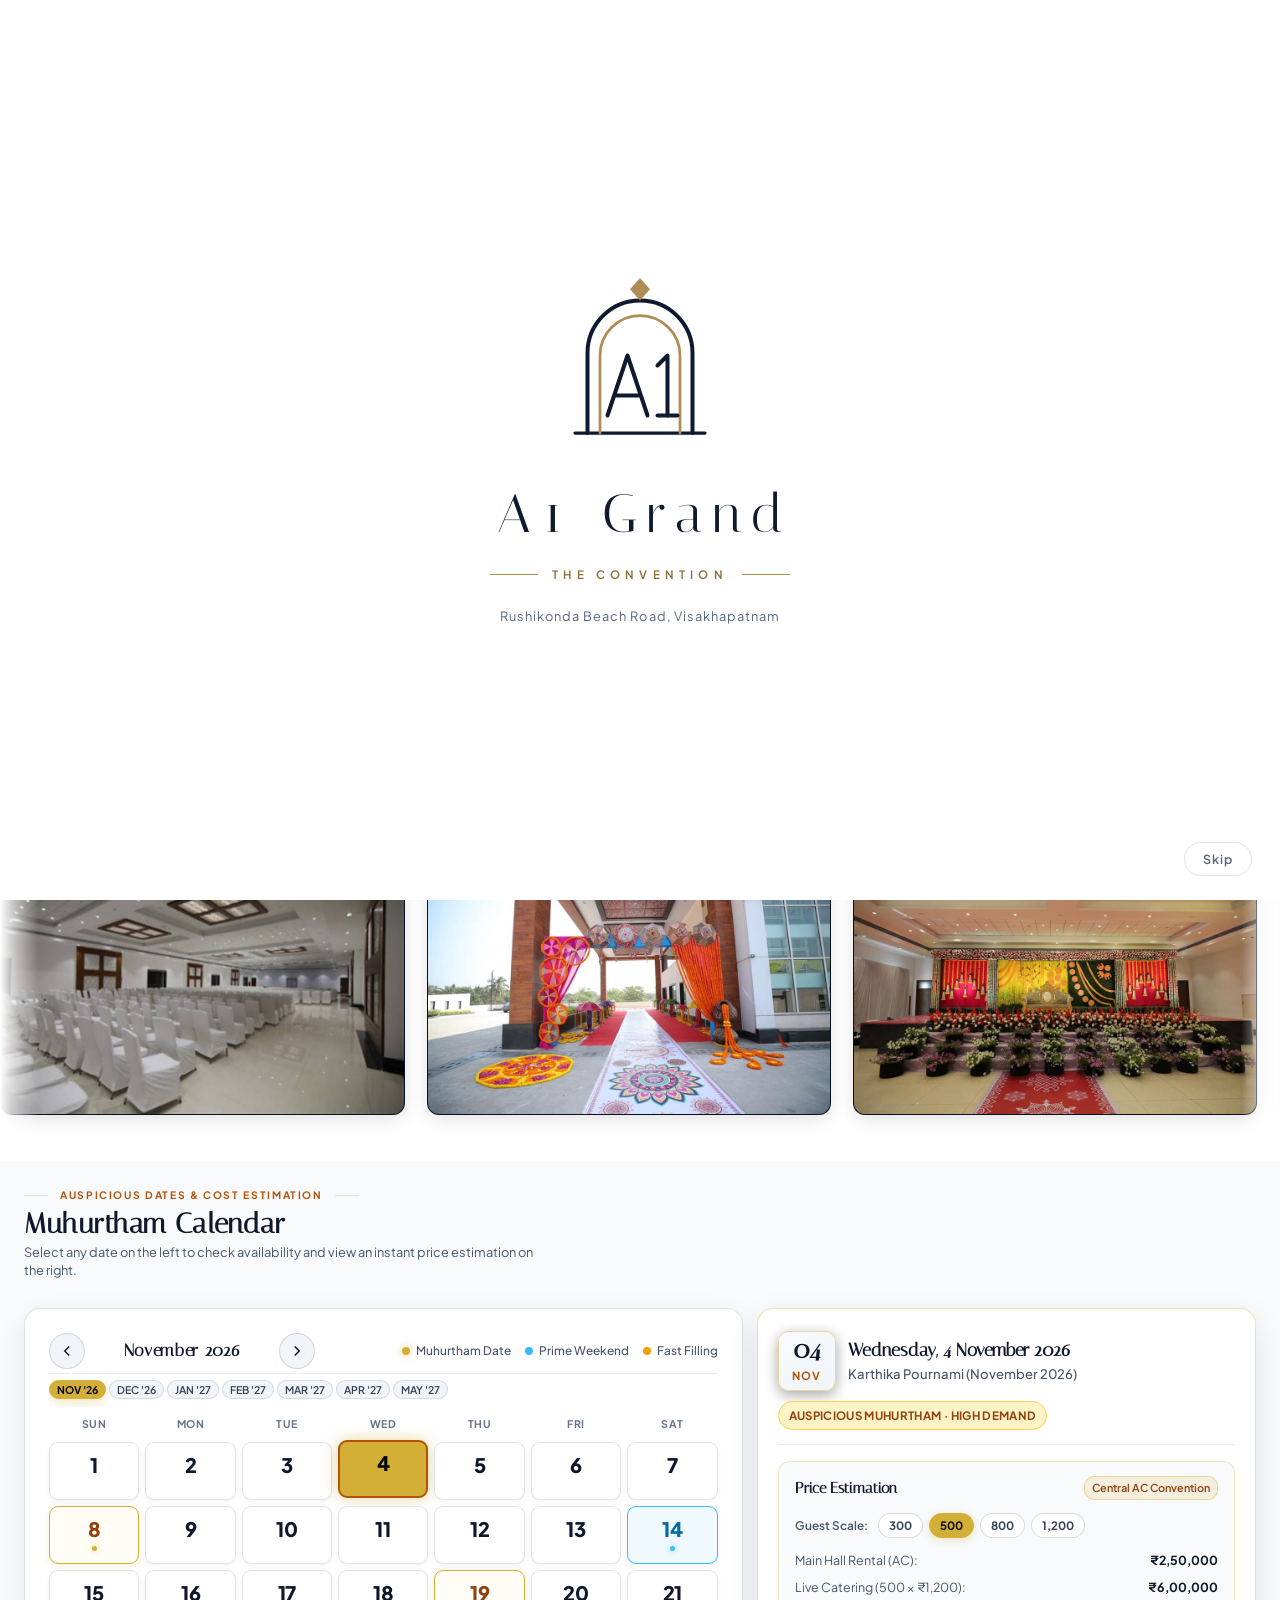
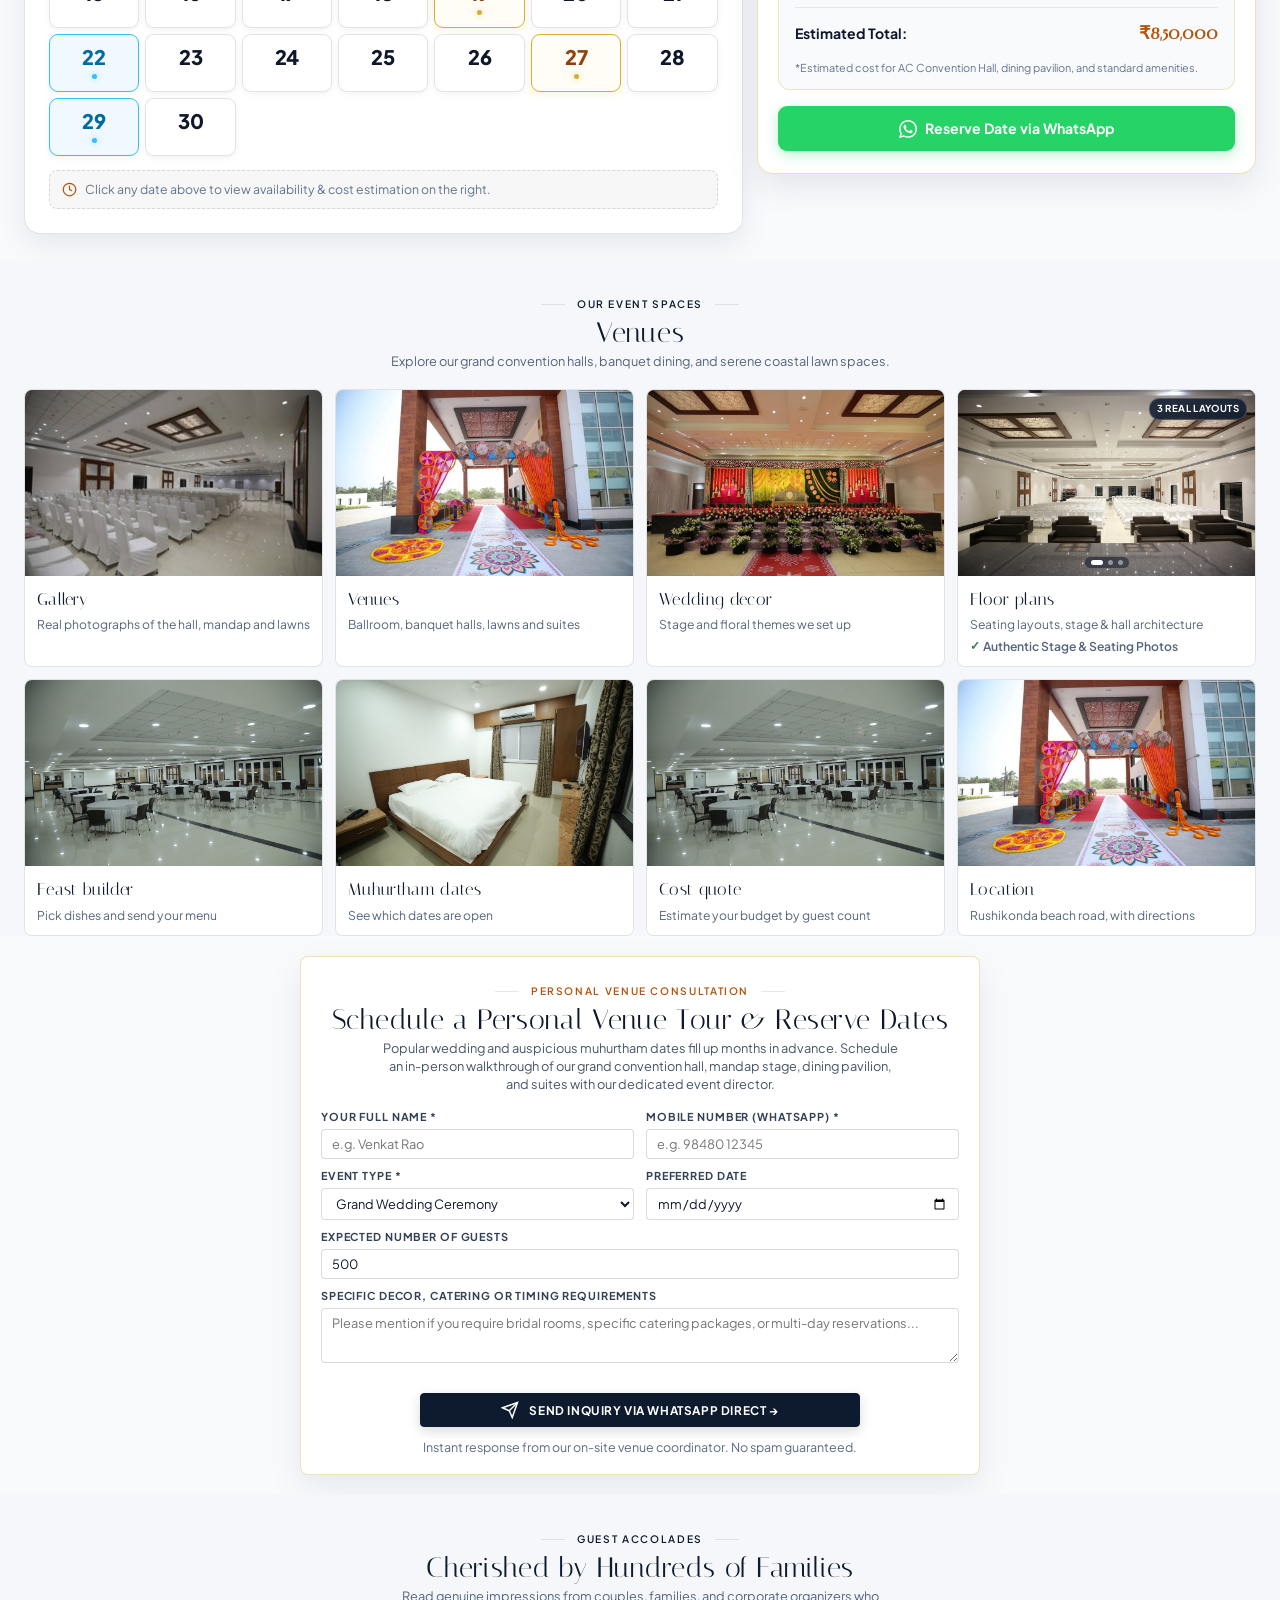
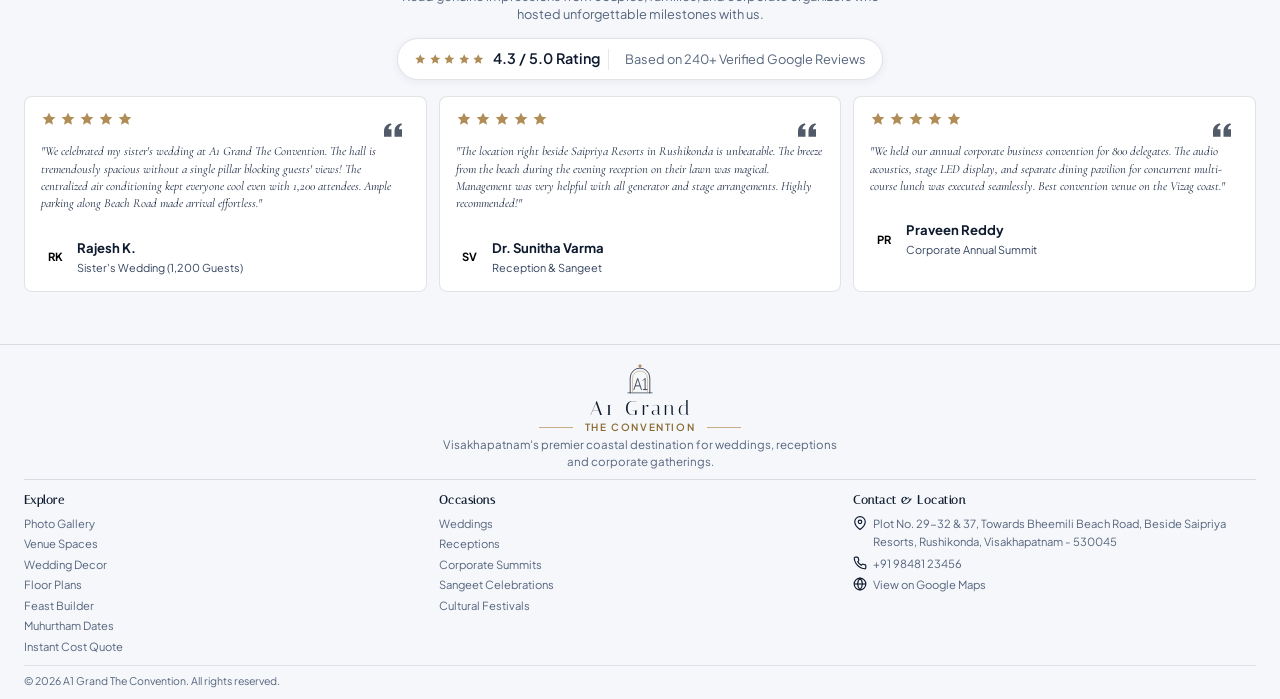
==== commit 3a6e5a5b: "feat: add luxury black, white, and navy theme assets, styling, and pages" ====
--- a/index.html
+++ b/index.html
@@ -146,103 +146,53 @@
     <div class="container">
       <div class="hero-grid">
         <div class="hero-content">
-          <div class="hero-badge">
-            <span class="pulse-dot"></span>
-            Visakhapatnam's Landmark Convention Destination
-          </div>
-
           <h1 class="hero-title">
-            <span>Where Royal Celebrations</span>
-            <span class="text-white-gradient">Meet Coastal Magnificence.</span>
+            <span class="hero-title-main">Where Royal Celebrations</span>
+            <span class="hero-title-accent">Meet Coastal Magnificence</span>
           </h1>
 
           <p class="hero-desc">
-            Where legendary weddings, lavish receptions, and prestigious summits unfold along the Rushikonda coast. Experience our sprawling pillar-free grand convention hall, ambient coffered wood ceilings, and serene sea-breeze lawns accommodating up to 2,000 esteemed guests.
+            Experience our sprawling pillar-free grand convention hall, ambient coffered wood ceilings, and serene sea-breeze lawns hosting memorable weddings, lavish receptions, and prestigious summits for up to 2,500 esteemed guests.
           </p>
 
           <div class="hero-cta-group">
-            <a href="#gallery" class="btn btn-gold">
+            <a href="#gallery" class="btn btn-gold btn-hero-primary">
               <svg width="18" height="18" viewBox="0 0 24 24" fill="none" stroke="currentColor" stroke-width="2"><rect x="3" y="3" width="18" height="18" rx="2" ry="2"></rect><circle cx="8.5" cy="8.5" r="1.5"></circle><polyline points="21 15 16 10 5 21"></polyline></svg>
-              View Original Photos
+              <span>View Venue Gallery</span>
             </a>
-            <a href="floorplan.html" class="btn btn-outline-gold">
+            <a href="floorplan.html" class="btn btn-outline-gold btn-hero-secondary">
               <svg width="18" height="18" viewBox="0 0 24 24" fill="none" stroke="currentColor" stroke-width="2"><rect x="3" y="3" width="18" height="18" rx="2"></rect><path d="M3 9h18M9 21V9"></path></svg>
-              Explore Floor Plans
+              <span>Explore Floor Plans</span>
             </a>
           </div>
 
-          <div class="hero-metrics">
-            <div class="metric-item">
-              <h4>2,500</h4>
-              <p>Capacity (300–2500)</p>
-            </div>
-            <div class="metric-item">
-              <h4>1,500</h4>
-              <p>Seating Capacity</p>
-            </div>
-            <div class="metric-item">
-              <h4>100% AC</h4>
-              <p>Air Conditioned</p>
-            </div>
-            <div class="metric-item">
-              <h4>from ₹1,200</h4>
-              <p>Per Plate (Veg)</p>
+          <div class="hero-stats-strip">
+            <div class="hero-stat-box">
+              <span class="hero-stat-val">2,500<span>+</span></span>
+              <span class="hero-stat-label">Guest Capacity</span>
+              <span class="hero-stat-sub">300 to 2,500 Guests</span>
+            </div>
+            <div class="hero-stat-sep"></div>
+            <div class="hero-stat-box">
+              <span class="hero-stat-val">1,500</span>
+              <span class="hero-stat-label">Banquet Seating</span>
+              <span class="hero-stat-sub">Pillar-Free Sightline</span>
+            </div>
+            <div class="hero-stat-sep"></div>
+            <div class="hero-stat-box">
+              <span class="hero-stat-val">100%</span>
+              <span class="hero-stat-label">Climate Controlled</span>
+              <span class="hero-stat-sub">Central AC Grand Hall</span>
+            </div>
+            <div class="hero-stat-sep"></div>
+            <div class="hero-stat-box">
+              <span class="hero-stat-val">₹1,200<span>/pl</span></span>
+              <span class="hero-stat-label">Bespoke Catering</span>
+              <span class="hero-stat-sub">Telugu & Multi-Cuisine</span>
             </div>
           </div>
         </div>
 
-        <!-- Hero Showcase Card Featuring Real Photos (Royal Mandap, Gourmet Spread, Enchanted Lawn, Main Hall) -->
-        <div class="hero-card-wrapper">
-          <div class="hero-card-glow"></div>
-          
-          <div class="hero-showcase-card">
-            <div class="showcase-header">
-              <span class="verified-tag">
-                <svg viewBox="0 0 24 24" fill="none" stroke="currentColor" stroke-width="2"><path d="M22 11.08V12a10 10 0 1 1-5.93-9.14"></path><polyline points="22 4 12 14.01 9 11.01"></polyline></svg>
-                Real Venue Photography
-              </span>
-              <span class="hall-type-pill" id="heroVenuePill">Royal Wedding Mandap</span>
-            </div>
-
-            <!-- Venue Switcher Tabs with Real Images -->
-            <div class="hero-venue-tabs" id="heroVenueTabs">
-              <button class="hero-tab-pill active" data-idx="0">1: Royal Mandap</button>
-              <button class="hero-tab-pill" data-idx="1">2: Gourmet Spread</button>
-              <button class="hero-tab-pill" data-idx="2">3: Bridal Suite</button>
-              <button class="hero-tab-pill" data-idx="3">4: Main Hall</button>
-            </div>
-
-            <div class="showcase-media" id="heroMediaContainer" title="Click to view full photo">
-              <img src="assets/images/real_wedding_mandap_authentic.jpg?v=3" alt="A1 Grand Authentic Wedding Mandap Stage" id="heroShowcaseImg" class="hero-showcase-img">
-              <div class="hero-slide-progress"><div class="hero-slide-progress-bar" id="heroProgressBar"></div></div>
-              <div class="showcase-overlay-info">
-                <div class="showcase-caption">
-                  <h5 id="heroShowcaseTitle">Royal Mandap & Grand Stage</h5>
-                  <p id="heroShowcaseSubtitle">Opulent Floral Wedding Stage with Chandelier Lighting</p>
-                </div>
-                <button class="view-full-btn" id="heroFullViewBtn">
-                  <svg width="14" height="14" viewBox="0 0 24 24" fill="none" stroke="currentColor" stroke-width="2"><circle cx="11" cy="11" r="8"></circle><line x1="21" y1="21" x2="16.65" y2="16.65"></line></svg>
-                  Full View
-                </button>
-              </div>
-            </div>
-
-            <div class="showcase-details-row" id="heroShowcaseDetails">
-              <div>
-                <span class="detail-pill-label" id="heroDetailLabel1">Stage Dimensions</span>
-                <p class="detail-pill-val" id="heroDetailVal1">60 Ft Wide</p>
-              </div>
-              <div>
-                <span class="detail-pill-label" id="heroDetailLabel2">Ambiance</span>
-                <p class="detail-pill-val" id="heroDetailVal2">Regal Florals</p>
-              </div>
-              <div>
-                <span class="detail-pill-label" id="heroDetailLabel3">Guest View</span>
-                <p class="detail-pill-val" id="heroDetailVal3">Pillar-Free 360°</p>
-              </div>
-            </div>
-          </div>
-        </div>
       </div>
     </div>
   </section>
--- a/assets/css/style.css
+++ b/assets/css/style.css
@@ -304,17 +304,20 @@
   left: 0;
   width: 100%;
   z-index: 1000;
-  background: rgba(255, 255, 255, 0.88);
-  backdrop-filter: blur(16px);
-  -webkit-backdrop-filter: blur(16px);
+  background: rgba(255, 255, 255, 0.94);
+  backdrop-filter: blur(14px);
+  -webkit-backdrop-filter: blur(14px);
   border-bottom: 1px solid rgba(14, 26, 46, 0.10);
-  transition: all var(--transition-smooth);
+  transition: background 0.3s ease, box-shadow 0.3s ease, border-color 0.3s ease;
+  transform: translateZ(0);
+  -webkit-transform: translateZ(0);
+  backface-visibility: hidden;
 }
 
 .navbar.scrolled {
   background: rgba(255, 255, 255, 0.98);
   border-bottom: 1px solid rgba(14, 26, 46, 0.12);
-  box-shadow: 0 10px 30px rgba(20, 35, 60, 0.15);
+  box-shadow: 0 8px 24px rgba(20, 35, 60, 0.08);
 }
 
 .nav-container {
@@ -426,7 +429,7 @@
   left: 0;
   width: 100%;
   height: 100%;
-  z-index: -2;
+  z-index: 0;
   overflow: hidden;
 }
 
@@ -434,37 +437,44 @@
   width: 100%;
   height: 100%;
   object-fit: cover;
-  filter: brightness(0.48) contrast(1.1) !important; /* Colorful vivid hall photo */
-  transform: scale(1.05);
-  animation: subtleZoom 25s ease-in-out infinite alternate;
-}
-
-@keyframes subtleZoom {
-  from { transform: scale(1.03); }
-  to { transform: scale(1.12); }
+  object-position: center 36%;
+  filter: none !important;
+  opacity: 1 !important;
+  transform: scale(1.02);
 }
 
 .hero-overlay {
   position: absolute;
   inset: 0;
+  pointer-events: none;
   background: linear-gradient(
     180deg,
-    rgba(4, 6, 9, 0.88) 0%,
-    rgba(7, 12, 20, 0.45) 50%,
-    rgba(4, 6, 9, 0.96) 100%
-  );
-  z-index: -1;
+    rgba(255, 255, 255, 0) 0%,
+    rgba(255, 255, 255, 0) 74%,
+    rgba(255, 255, 255, 0.25) 83%,
+    rgba(255, 255, 255, 0.70) 92%,
+    #ffffff 100%
+  ) !important;
+  z-index: 1;
 }
 
 .hero-grid {
-  display: grid;
-  grid-template-columns: 1.15fr 0.85fr;
-  gap: 50px;
-  align-items: center;
+  display: flex;
+  align-items: center;
+  position: relative;
+  z-index: 2;
+  width: 100%;
 }
 
 .hero-content {
-  max-width: 650px;
+  max-width: 640px;
+  background: rgba(255, 255, 255, 0.88);
+  backdrop-filter: blur(14px);
+  -webkit-backdrop-filter: blur(14px);
+  padding: 34px 38px;
+  border-radius: 16px;
+  border: 1px solid rgba(255, 255, 255, 0.95);
+  box-shadow: 0 16px 48px rgba(14, 26, 46, 0.08);
 }
 
 .hero-badge {
@@ -4620,10 +4630,8 @@
 .top-bar a.info-item, .top-bar .info-item { color: var(--text-silver) !important; }
 .navbar { background: rgba(255,255,255,.94); backdrop-filter: blur(14px); -webkit-backdrop-filter: blur(14px); border-bottom: 1px solid var(--border-glass); box-shadow: none; }
 .navbar.scrolled { background: rgba(255,255,255,.98); box-shadow: 0 8px 24px rgba(20,35,60,.07); }
-.navbar .nav-container { display: flex; flex-direction: column; align-items: center; justify-content: flex-start; height: auto; position: relative; padding-top: 14px; padding-bottom: 0; gap: 4px; transition: padding .4s var(--ease, ease); }
-.navbar.scrolled .nav-container { padding-top: 8px; }
-.nav-actions { position: absolute; right: 24px; top: 20px; display: flex; gap: 10px; align-items: center; transition: top .4s ease; }
-.navbar.scrolled .nav-actions { top: 12px; }
+.navbar .nav-container { display: flex; flex-direction: column; align-items: center; justify-content: flex-start; height: auto; position: relative; padding-top: 8px; padding-bottom: 2px; gap: 3px; }
+.nav-actions { position: absolute; right: 24px; top: 16px; display: flex; gap: 10px; align-items: center; }
 .nav-menu { display: flex; flex-wrap: wrap; justify-content: center; align-items: center; gap: 0 26px; padding: 0 0 2px; }
 .nav-link { font-size: .84rem; letter-spacing: .04em; color: var(--text-muted); padding: 10px 0; }
 .nav-link::after { background: var(--brass); height: 2px; }
@@ -4646,13 +4654,10 @@
 @keyframes keyTurn { 0% { transform: scale(1) rotate(0); } 50% { transform: scale(1.25) rotate(90deg); } 100% { transform: scale(1) rotate(180deg); } }
 .brand-lockup:hover .emblem:not(.draw) .lg-brass { animation: lgRedraw 1s ease both; }
 .brand-lockup:hover .emblem:not(.draw) .key { animation: keyTurn .8s ease both; }
-.brand-word { display: flex; flex-direction: column; align-items: center; line-height: 1.1; max-height: 70px; overflow: hidden; transition: max-height .4s ease, opacity .3s ease; }
+.brand-word { display: flex; flex-direction: column; align-items: center; line-height: 1.1; }
 .brand-name { font-family: var(--font-display); font-size: 1.7rem; letter-spacing: .16em; text-indent: .16em; color: var(--ink); }
 .brand-tag { display: flex; align-items: center; gap: 12px; font-size: .6rem; font-weight: 600; letter-spacing: .4em; text-transform: uppercase; color: var(--brass-text); margin-top: 3px; }
 .brand-tag::before, .brand-tag::after { content: ""; width: 34px; height: 1px; background: var(--brass); opacity: .7; }
-.navbar.scrolled .emblem { width: 34px; }
-.navbar.scrolled .brand-word { max-height: 0; opacity: 0; }
-.navbar.scrolled .brand-lockup { gap: 0; }
 
 /* ---------- Intro (white, logo draws itself, then flies to the header) ---------- */
 .site-intro { position: fixed; inset: 0; z-index: 5000; background: #fff; display: flex; align-items: center; justify-content: center; transition: background .9s ease, visibility 0s linear .95s; }
@@ -4841,21 +4846,62 @@
 .top-bar .star { color: var(--brass); margin-right: 2px; }
 p .ico { display: inline-block; width: 14px; height: 14px; vertical-align: -2px; margin-right: 3px; color: var(--brass-text); }
 
-/* ---------- Hero on white (Compact & Medium-Sized) ---------- */
-.hero-backdrop-img { filter: saturate(1.05) !important; opacity: .95; }
-.hero-overlay { background: linear-gradient(90deg, #fff 0%, rgba(255,255,255,.96) 38%, rgba(255,255,255,.72) 70%, rgba(255,255,255,.55) 100%); }
-.hero-section { min-height: auto; padding: 36px 0 24px; }
-.hero-badge { background: #fff; border: 1px solid var(--border-glass); color: var(--text-silver); padding: 3px 10px; font-size: 0.68rem; margin-bottom: 10px; }
-.hero-badge .pulse-dot { background: var(--brass); box-shadow: 0 0 0 4px rgba(176,141,87,.2); }
-.hero-title { font-size: clamp(1.6rem, 2.8vw, 2.2rem); line-height: 1.15; margin-bottom: 8px; }
-.hero-desc { font-size: 0.84rem; line-height: 1.45; margin-bottom: 14px; max-width: 500px; }
-.hero-cta-group { gap: 8px; margin-bottom: 14px; }
-.hero-metrics { gap: 12px 18px; margin-top: 14px; padding-top: 12px; }
-.hero-metrics .metric-item h4 { font-size: 1.2rem; }
-.hero-metrics .metric-item p { font-size: 0.7rem; }
-.hero-showcase-card { background: #fff; border: 1px solid var(--border-glass); box-shadow: var(--shadow-md); padding: 10px 12px; border-radius: 10px; }
-.showcase-media { aspect-ratio: 16 / 10; max-height: 220px; border-radius: 6px; }
-.hero-card-glow { display: none; }
+/* ---------- Hero on Home Page (Spacious, Clear & Elegant) ---------- */
+.hero-section {
+  position: relative;
+  min-height: clamp(520px, 64vh, 680px);
+  padding: 60px 0 70px;
+  display: flex;
+  align-items: center;
+}
+.hero-backdrop-img {
+  filter: none !important;
+  opacity: 1 !important;
+}
+.hero-badge {
+  background: #ffffff;
+  border: 1px solid var(--border-glass);
+  color: var(--brass-text);
+  padding: 4px 12px;
+  font-size: 0.72rem;
+  margin-bottom: 14px;
+}
+.hero-badge .pulse-dot {
+  background: var(--brass);
+  box-shadow: 0 0 0 4px rgba(176,141,87,.2);
+}
+.hero-title {
+  font-size: clamp(1.85rem, 3.2vw, 2.6rem);
+  line-height: 1.15;
+  margin-bottom: 12px;
+  color: var(--ink);
+}
+.hero-desc {
+  font-size: 0.9rem;
+  line-height: 1.55;
+  margin-bottom: 20px;
+  color: #33435e;
+}
+.hero-cta-group {
+  gap: 12px;
+  margin-bottom: 20px;
+}
+.hero-metrics {
+  display: flex;
+  flex-wrap: wrap;
+  gap: 14px 22px;
+  margin-top: 16px;
+  padding-top: 16px;
+  border-top: 1px solid rgba(14, 26, 46, 0.08);
+}
+.hero-metrics .metric-item h4 {
+  font-size: 1.25rem;
+  color: var(--ink);
+}
+.hero-metrics .metric-item p {
+  font-size: 0.72rem;
+  color: var(--text-muted);
+}
 
 /* ---------- Reviews Section (Compact) ---------- */
 .reviews-section { padding: 34px 0; }
@@ -5654,15 +5700,24 @@
 /* Responsive Medium Mobile / Tablet Layout */
 .hero-grid > * { min-width: 0; }
 @media (max-width: 1024px) {
-  .hero-grid { grid-template-columns: minmax(0, 1fr) !important; gap: 16px !important; }
-  .hero-overlay { background: linear-gradient(180deg, rgba(255,255,255,.97) 0%, rgba(255,255,255,.9) 60%, rgba(255,255,255,.8) 100%) !important; }
-  .hero-section { padding: 20px 0 !important; }
+  .hero-grid { display: flex !important; width: 100% !important; }
+  .hero-overlay {
+    background: linear-gradient(
+      180deg,
+      rgba(255, 255, 255, 0.15) 0%,
+      rgba(255, 255, 255, 0.65) 60%,
+      rgba(255, 255, 255, 0.92) 88%,
+      #ffffff 100%
+    ) !important;
+  }
+  .hero-section { min-height: auto !important; padding: 40px 0 !important; }
+  .hero-content { max-width: 100% !important; padding: 24px 20px !important; }
   .location-grid { grid-template-columns: 1fr !important; }
 }
 
 @media (max-width: 860px) {
   .top-bar { display: none !important; }
-  .hero-section { padding: 18px 0 14px !important; min-height: 0 !important; }
+  .hero-section { padding: 30px 0 24px !important; min-height: auto !important; }
   .hero-title { font-size: clamp(1.4rem, 5.5vw, 1.85rem) !important; overflow-wrap: anywhere; }
   .hero-metrics { flex-wrap: wrap !important; gap: 10px 14px !important; }
   .calendar-grid { grid-template-columns: repeat(7, minmax(0, 1fr)) !important; gap: 4px !important; }
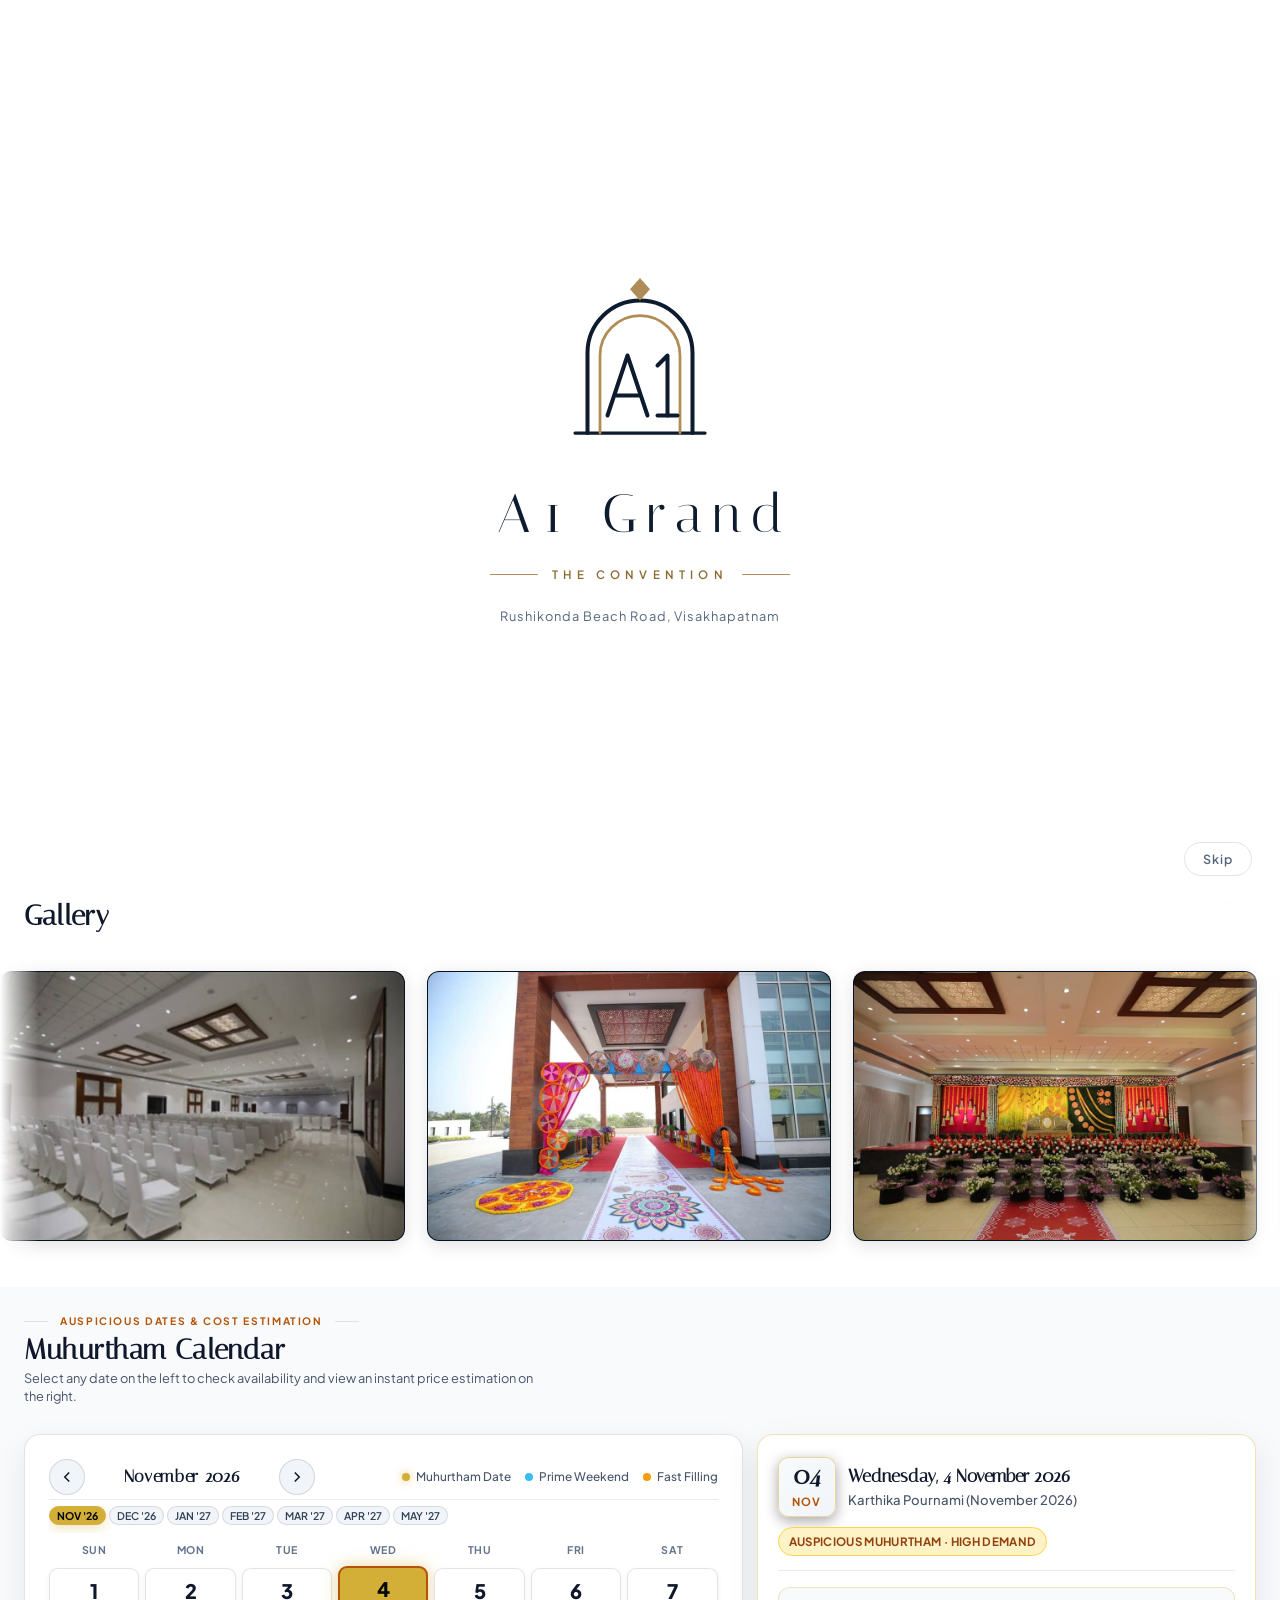
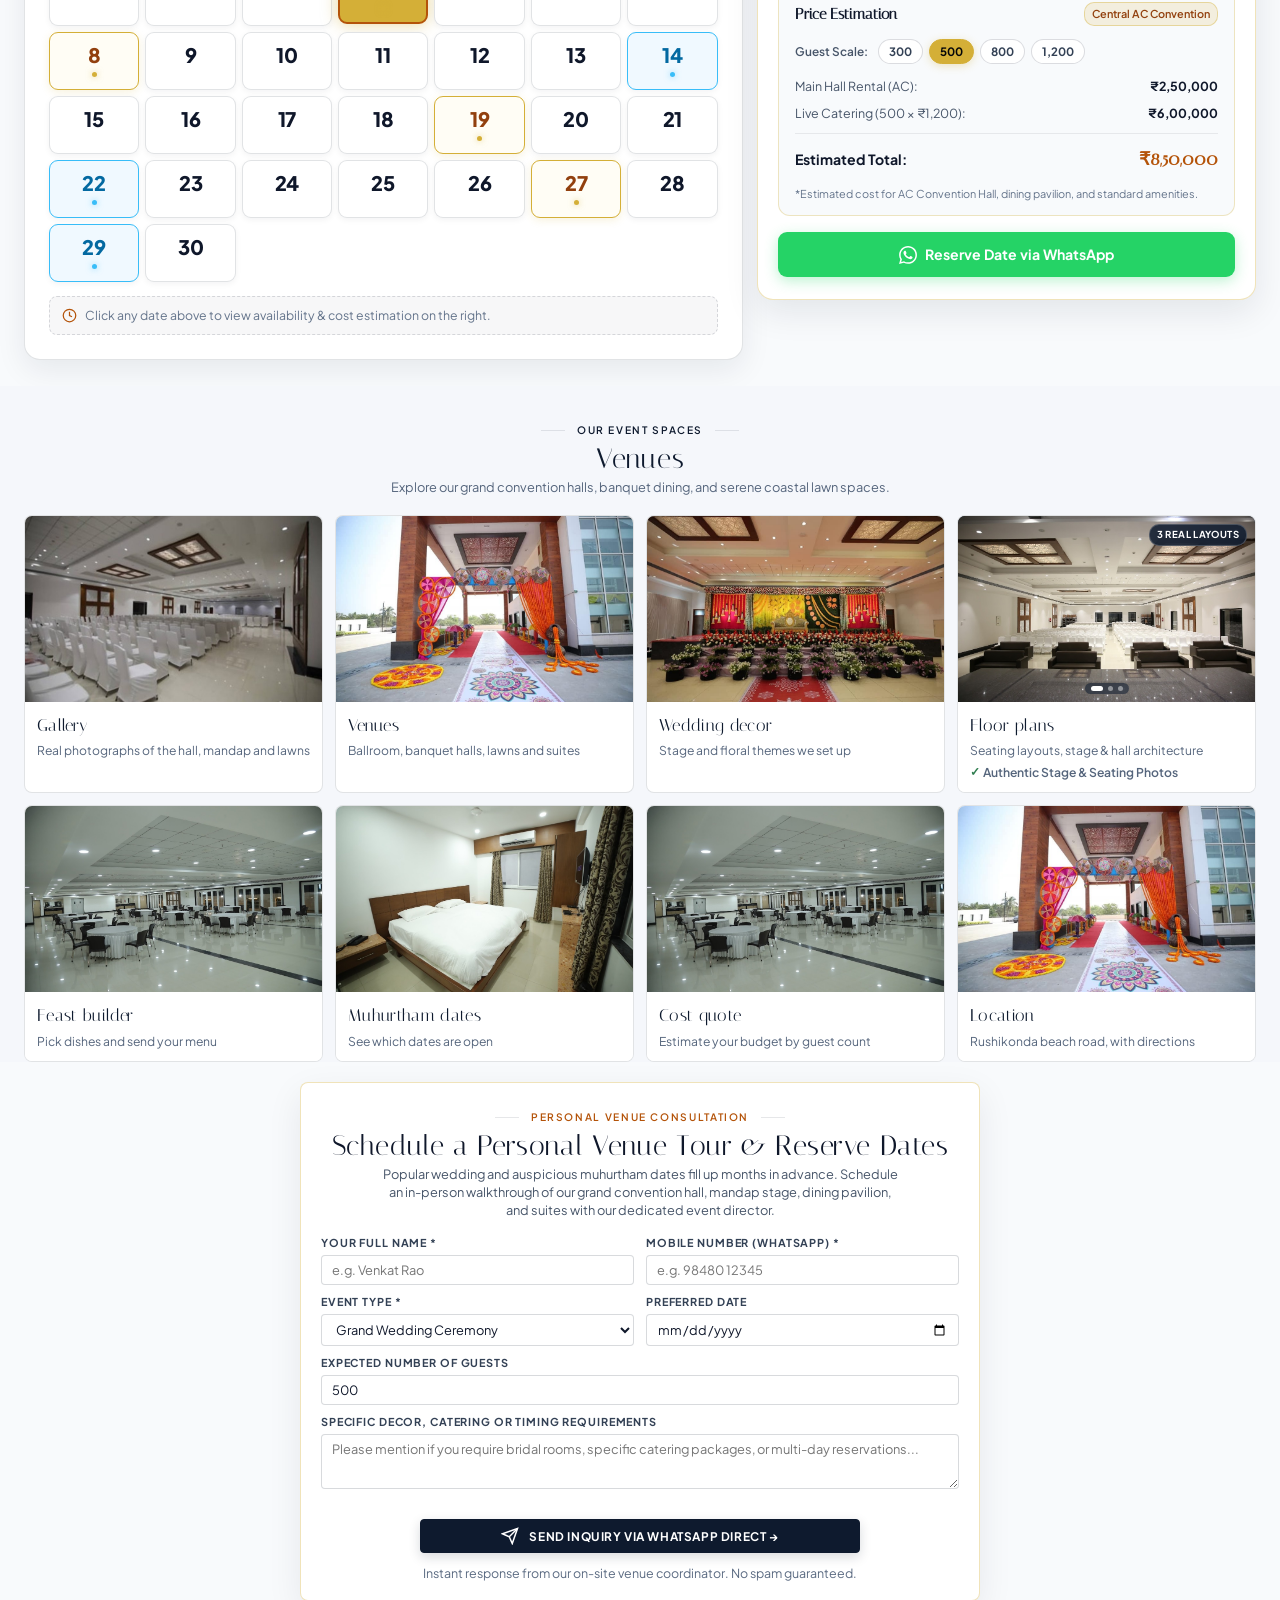
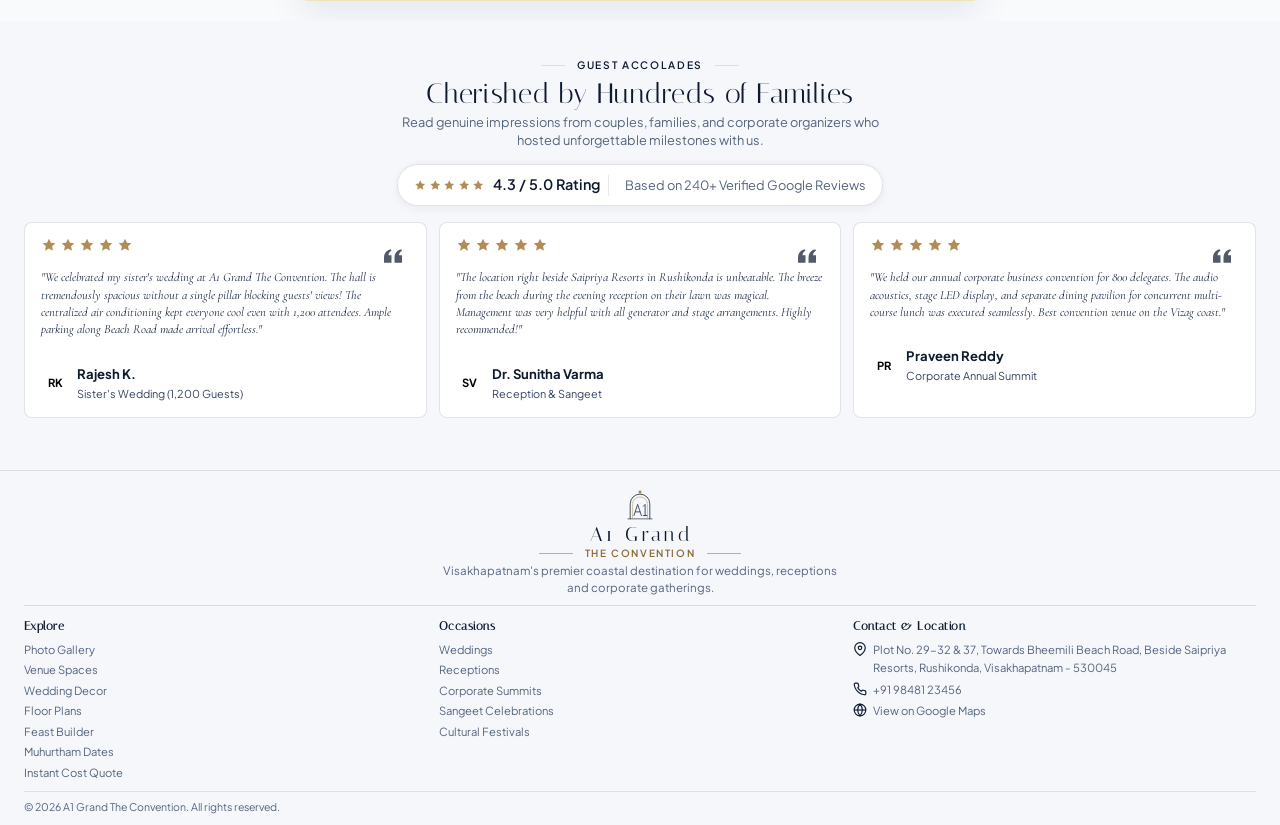
==== commit fa00dc5b: "feat: add stylesheet, hero image, and update index for A1 Grand luxury theme" ====
--- a/index.html
+++ b/index.html
@@ -139,7 +139,7 @@
 <!-- Hero Section Featuring Authentic Venue Photography Showcase -->
   <section class="hero-section" id="hero">
     <div class="hero-backdrop" id="heroBackdrop">
-      <img src="assets/images/real_convention_hall_hd.jpg" alt="A1 Grand The Convention Interior" class="hero-backdrop-img" id="heroBackdropImg">
+      <img src="assets/images/home_hero_theme_authentic.jpg" alt="A1 Grand Authentic Grand Convention Hall Stage & Banquet View" class="hero-backdrop-img" id="heroBackdropImg">
     </div>
     <div class="hero-overlay"></div>
 
@@ -170,25 +170,21 @@
             <div class="hero-stat-box">
               <span class="hero-stat-val">2,500<span>+</span></span>
               <span class="hero-stat-label">Guest Capacity</span>
-              <span class="hero-stat-sub">300 to 2,500 Guests</span>
             </div>
             <div class="hero-stat-sep"></div>
             <div class="hero-stat-box">
               <span class="hero-stat-val">1,500</span>
               <span class="hero-stat-label">Banquet Seating</span>
-              <span class="hero-stat-sub">Pillar-Free Sightline</span>
             </div>
             <div class="hero-stat-sep"></div>
             <div class="hero-stat-box">
               <span class="hero-stat-val">100%</span>
               <span class="hero-stat-label">Climate Controlled</span>
-              <span class="hero-stat-sub">Central AC Grand Hall</span>
             </div>
             <div class="hero-stat-sep"></div>
             <div class="hero-stat-box">
               <span class="hero-stat-val">₹1,200<span>/pl</span></span>
               <span class="hero-stat-label">Bespoke Catering</span>
-              <span class="hero-stat-sub">Telugu & Multi-Cuisine</span>
             </div>
           </div>
         </div>
@@ -206,11 +202,7 @@
           <span class="section-label">Authentic Visual Showcase</span>
           <h2 class="section-title">Gallery</h2>
         </div>
-        <div class="home-gallery-hint">
-          <svg width="15" height="15" viewBox="0 0 24 24" fill="none" stroke="currentColor" stroke-width="2"><circle cx="12" cy="12" r="10"></circle><polyline points="12 6 12 12 16 14"></polyline></svg>
-          <span>Hover cursor to pause &middot; Click any photo to view full</span>
-        </div>
-      </div>
+        </div>
     </div>
 
     <!-- Infinite Continuous Slideshow Moving Left-to-Right (Pure Raw Photos) -->
--- a/assets/css/style.css
+++ b/assets/css/style.css
@@ -448,11 +448,18 @@
   inset: 0;
   pointer-events: none;
   background: linear-gradient(
+    90deg,
+    rgba(255, 255, 255, 0.72) 0%,
+    rgba(255, 255, 255, 0.46) 34%,
+    rgba(255, 255, 255, 0.12) 62%,
+    rgba(255, 255, 255, 0.0) 100%
+  ),
+  linear-gradient(
     180deg,
     rgba(255, 255, 255, 0) 0%,
-    rgba(255, 255, 255, 0) 74%,
-    rgba(255, 255, 255, 0.25) 83%,
-    rgba(255, 255, 255, 0.70) 92%,
+    rgba(255, 255, 255, 0) 76%,
+    rgba(255, 255, 255, 0.35) 86%,
+    rgba(255, 255, 255, 0.85) 96%,
     #ffffff 100%
   ) !important;
   z-index: 1;
@@ -467,14 +474,16 @@
 }
 
 .hero-content {
-  max-width: 640px;
-  background: rgba(255, 255, 255, 0.88);
-  backdrop-filter: blur(14px);
-  -webkit-backdrop-filter: blur(14px);
-  padding: 34px 38px;
-  border-radius: 16px;
-  border: 1px solid rgba(255, 255, 255, 0.95);
-  box-shadow: 0 16px 48px rgba(14, 26, 46, 0.08);
+  max-width: 660px;
+  background: transparent !important;
+  backdrop-filter: none !important;
+  -webkit-backdrop-filter: none !important;
+  padding: 0 !important;
+  border-radius: 0 !important;
+  border: none !important;
+  box-shadow: none !important;
+  position: relative;
+  z-index: 2;
 }
 
 .hero-badge {
@@ -4846,61 +4855,161 @@
 .top-bar .star { color: var(--brass); margin-right: 2px; }
 p .ico { display: inline-block; width: 14px; height: 14px; vertical-align: -2px; margin-right: 3px; color: var(--brass-text); }
 
-/* ---------- Hero on Home Page (Spacious, Clear & Elegant) ---------- */
+/* ---------- Hero on Home Page (Spacious, Clear, Transparent & Elegant) ---------- */
 .hero-section {
   position: relative;
-  min-height: clamp(520px, 64vh, 680px);
-  padding: 60px 0 70px;
-  display: flex;
-  align-items: center;
+  min-height: clamp(620px, 78vh, 820px);
+  padding: clamp(100px, 16vh, 150px) 0 80px;
+  display: flex;
+  align-items: flex-start;
 }
 .hero-backdrop-img {
   filter: none !important;
   opacity: 1 !important;
 }
-.hero-badge {
-  background: #ffffff;
-  border: 1px solid var(--border-glass);
-  color: var(--brass-text);
-  padding: 4px 12px;
+.hero-content {
+  background: transparent !important;
+  border: none !important;
+  box-shadow: none !important;
+  backdrop-filter: none !important;
+  -webkit-backdrop-filter: none !important;
+  padding: 0 !important;
+  border-radius: 0 !important;
+}
+.hero-title {
+  font-family: var(--font-display);
+  font-size: clamp(2.4rem, 4.4vw, 3.8rem) !important;
+  font-weight: 600;
+  line-height: 1.14 !important;
+  letter-spacing: 0.02em;
+  margin-bottom: 18px !important;
+  color: #0b1526 !important;
+  text-shadow: 0 1px 2px rgba(255, 255, 255, 0.8), 0 2px 14px rgba(255, 255, 255, 0.4);
+}
+.hero-title-main {
+  display: block;
+  color: #0b1526;
+  font-weight: 700;
+}
+.hero-title-accent {
+  display: block;
+  font-family: 'Cormorant Garamond', Georgia, serif;
+  font-style: italic;
+  font-weight: 500;
+  color: #8c6828;
+  letter-spacing: 0.01em;
+  text-shadow: 0 1px 2px rgba(255, 255, 255, 0.8);
+}
+.hero-desc {
+  font-size: 1.05rem !important;
+  line-height: 1.72 !important;
+  color: #1e293b !important;
+  max-width: 580px !important;
+  margin-bottom: 26px !important;
+  font-weight: 500 !important;
+  text-shadow: 0 1px 2px rgba(255, 255, 255, 0.8);
+}
+.hero-cta-group {
+  display: flex;
+  flex-wrap: wrap;
+  gap: 16px;
+  margin-bottom: 28px !important;
+}
+.btn-hero-primary {
+  background: var(--brass-gradient) !important;
+  color: #ffffff !important;
+  font-weight: 600;
+  padding: 13px 26px !important;
+  border-radius: 6px;
+  box-shadow: 0 8px 24px rgba(176, 141, 87, 0.35);
+  display: inline-flex;
+  align-items: center;
+  gap: 10px;
+  font-size: 0.88rem !important;
+  letter-spacing: 0.04em;
+  transition: transform 0.3s ease, box-shadow 0.3s ease;
+}
+.btn-hero-primary:hover {
+  transform: translateY(-2px);
+  box-shadow: 0 12px 30px rgba(176, 141, 87, 0.5);
+}
+.btn-hero-secondary {
+  background: rgba(255, 255, 255, 0.90) !important;
+  color: #0b1526 !important;
+  border: 1px solid rgba(14, 26, 46, 0.25) !important;
+  backdrop-filter: blur(8px);
+  padding: 13px 26px !important;
+  border-radius: 6px;
+  font-weight: 600;
+  display: inline-flex;
+  align-items: center;
+  gap: 10px;
+  font-size: 0.88rem !important;
+  letter-spacing: 0.04em;
+  transition: all 0.3s ease;
+}
+.btn-hero-secondary:hover {
+  background: #ffffff !important;
+  border-color: #0b1526 !important;
+  transform: translateY(-2px);
+  box-shadow: 0 8px 20px rgba(14, 26, 46, 0.12);
+}
+.hero-stats-strip {
+  display: flex !important;
+  flex-wrap: nowrap !important;
+  align-items: center;
+  gap: clamp(16px, 2.2vw, 28px);
+  padding-top: 24px;
+  border-top: 1px solid rgba(14, 26, 46, 0.18);
+  max-width: 100% !important;
+  width: fit-content;
+}
+.hero-stat-box {
+  display: flex;
+  flex-direction: column;
+  white-space: nowrap;
+}
+.hero-stat-val {
+  font-family: var(--font-display);
+  font-size: clamp(1.55rem, 2vw, 1.85rem);
+  font-weight: 700;
+  color: #0b1526;
+  line-height: 1.1;
+  text-shadow: 0 1px 2px rgba(255, 255, 255, 0.85);
+  white-space: nowrap;
+}
+.hero-stat-val span {
+  font-size: 1rem;
+  color: #8c6828;
+  font-weight: 600;
+  margin-left: 2px;
+}
+.hero-stat-label {
   font-size: 0.72rem;
-  margin-bottom: 14px;
-}
-.hero-badge .pulse-dot {
-  background: var(--brass);
-  box-shadow: 0 0 0 4px rgba(176,141,87,.2);
-}
-.hero-title {
-  font-size: clamp(1.85rem, 3.2vw, 2.6rem);
-  line-height: 1.15;
-  margin-bottom: 12px;
-  color: var(--ink);
-}
-.hero-desc {
-  font-size: 0.9rem;
-  line-height: 1.55;
-  margin-bottom: 20px;
-  color: #33435e;
-}
-.hero-cta-group {
-  gap: 12px;
-  margin-bottom: 20px;
-}
-.hero-metrics {
-  display: flex;
-  flex-wrap: wrap;
-  gap: 14px 22px;
-  margin-top: 16px;
-  padding-top: 16px;
-  border-top: 1px solid rgba(14, 26, 46, 0.08);
-}
-.hero-metrics .metric-item h4 {
-  font-size: 1.25rem;
-  color: var(--ink);
-}
-.hero-metrics .metric-item p {
-  font-size: 0.72rem;
-  color: var(--text-muted);
+  font-weight: 700;
+  letter-spacing: 0.08em;
+  text-transform: uppercase;
+  color: #0e1a2e;
+  margin-top: 4px;
+  white-space: nowrap;
+}
+.hero-stat-sep {
+  width: 1px;
+  height: 34px;
+  background: rgba(14, 26, 46, 0.20);
+  flex-shrink: 0;
+}
+@media (max-width: 768px) {
+  .hero-stats-strip {
+    flex-wrap: wrap !important;
+    gap: 16px 20px !important;
+  }
+  .hero-stat-sep {
+    display: none;
+  }
+  .hero-stat-box {
+    min-width: 42%;
+  }
 }
 
 /* ---------- Reviews Section (Compact) ---------- */
@@ -5711,7 +5820,7 @@
     ) !important;
   }
   .hero-section { min-height: auto !important; padding: 40px 0 !important; }
-  .hero-content { max-width: 100% !important; padding: 24px 20px !important; }
+  .hero-content { max-width: 100% !important; padding: 0 !important; background: transparent !important; }
   .location-grid { grid-template-columns: 1fr !important; }
 }
 
